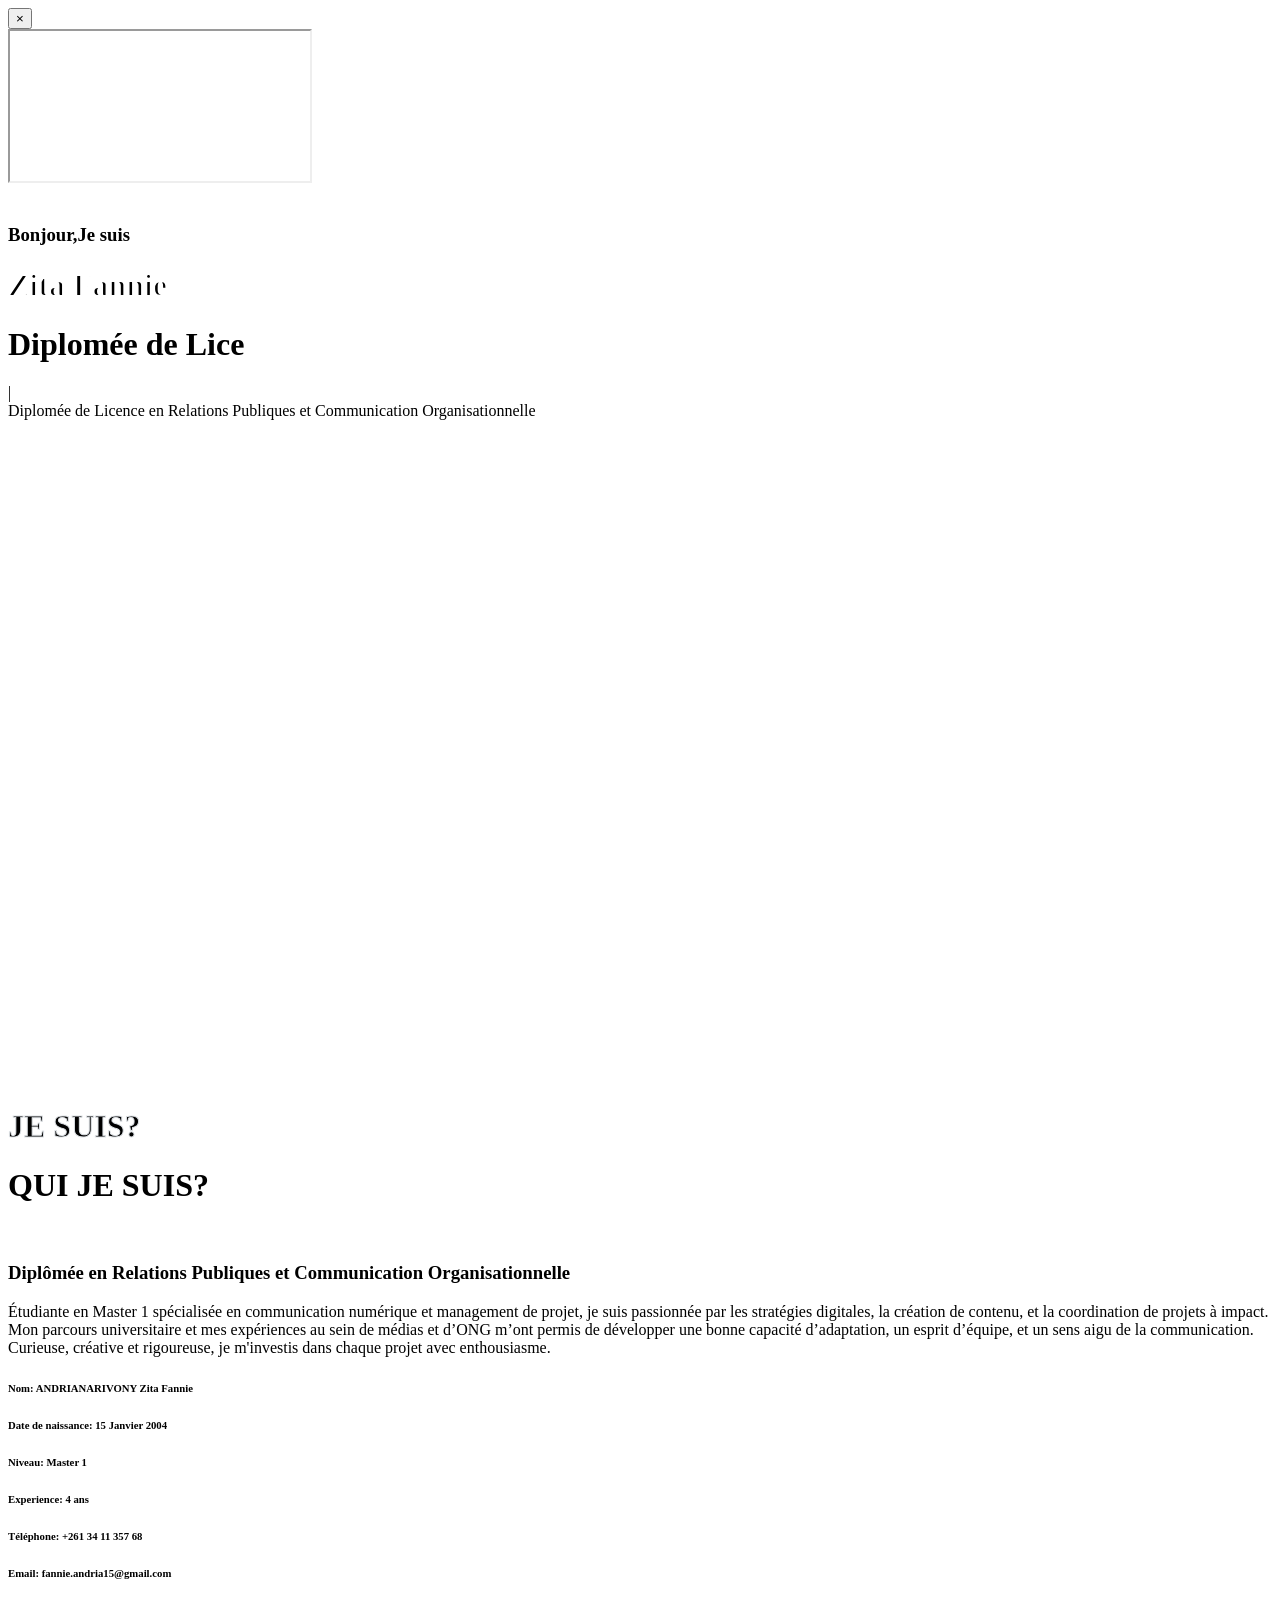
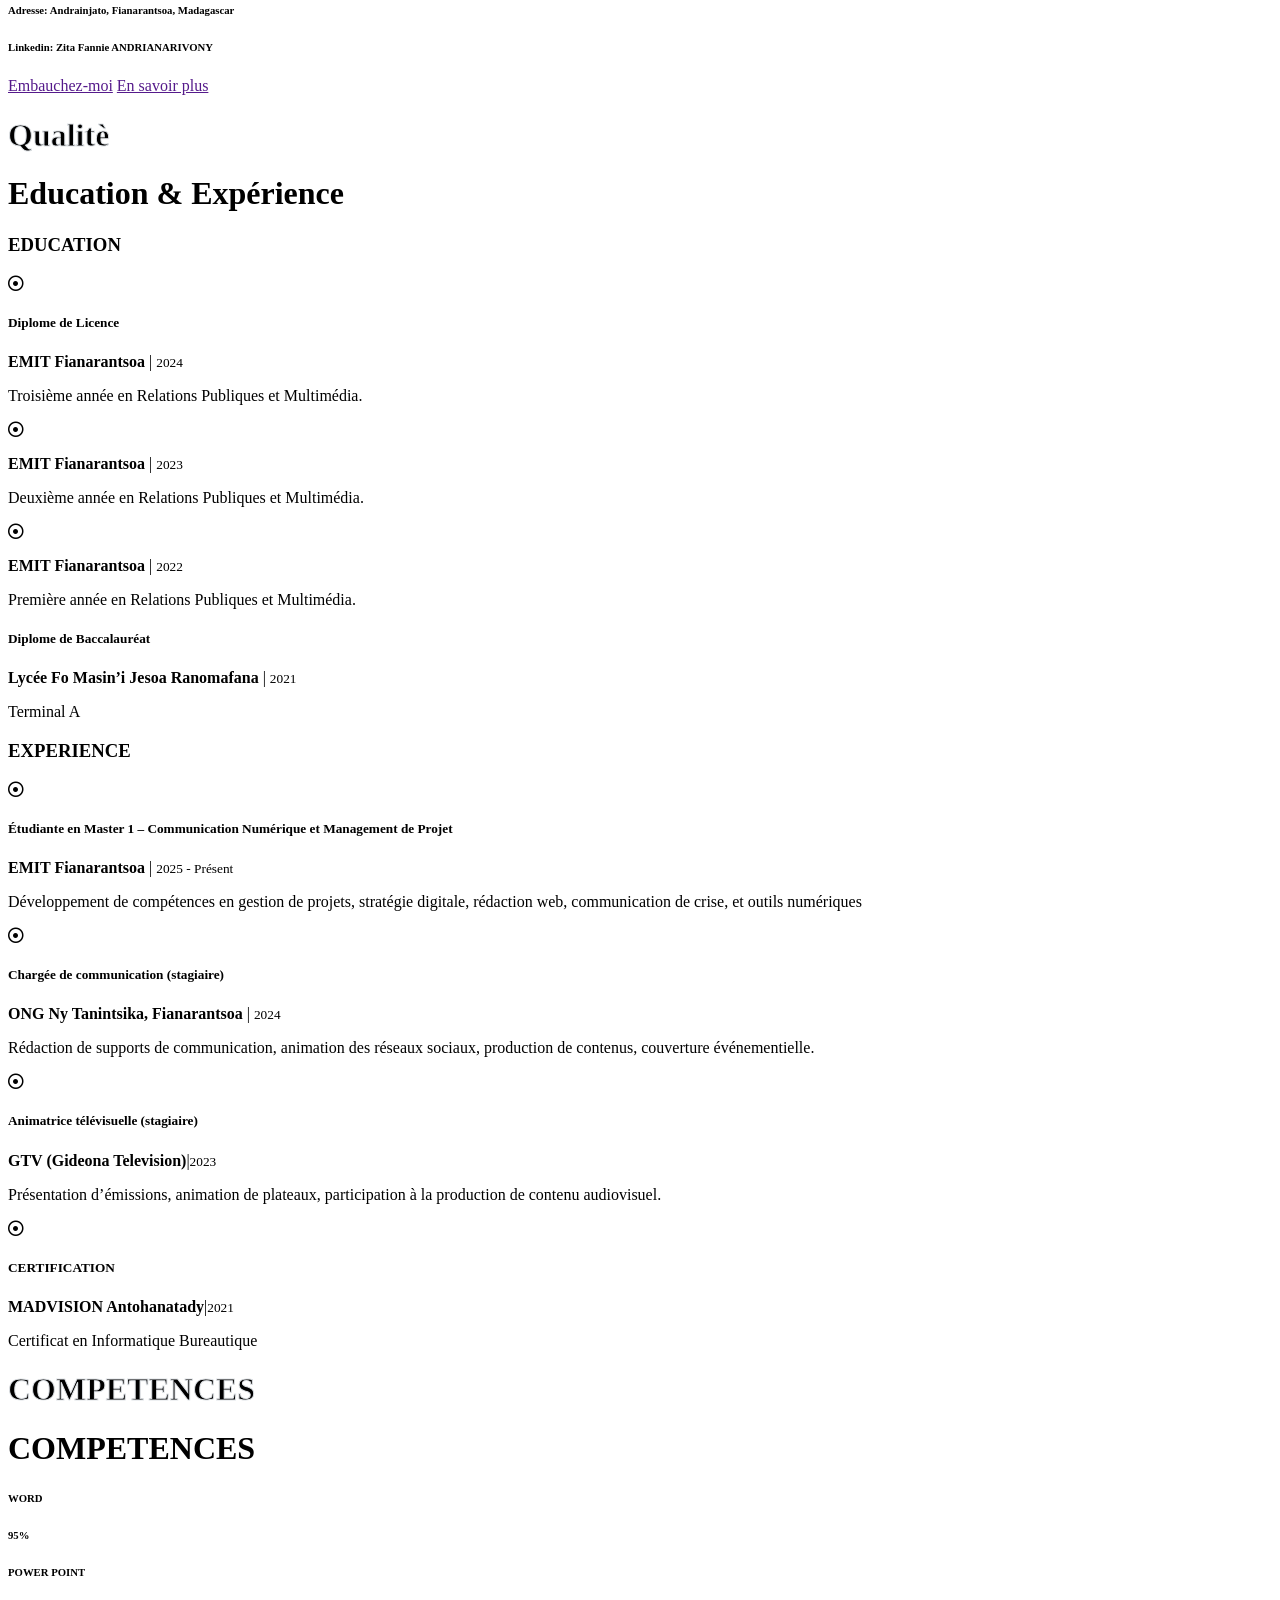
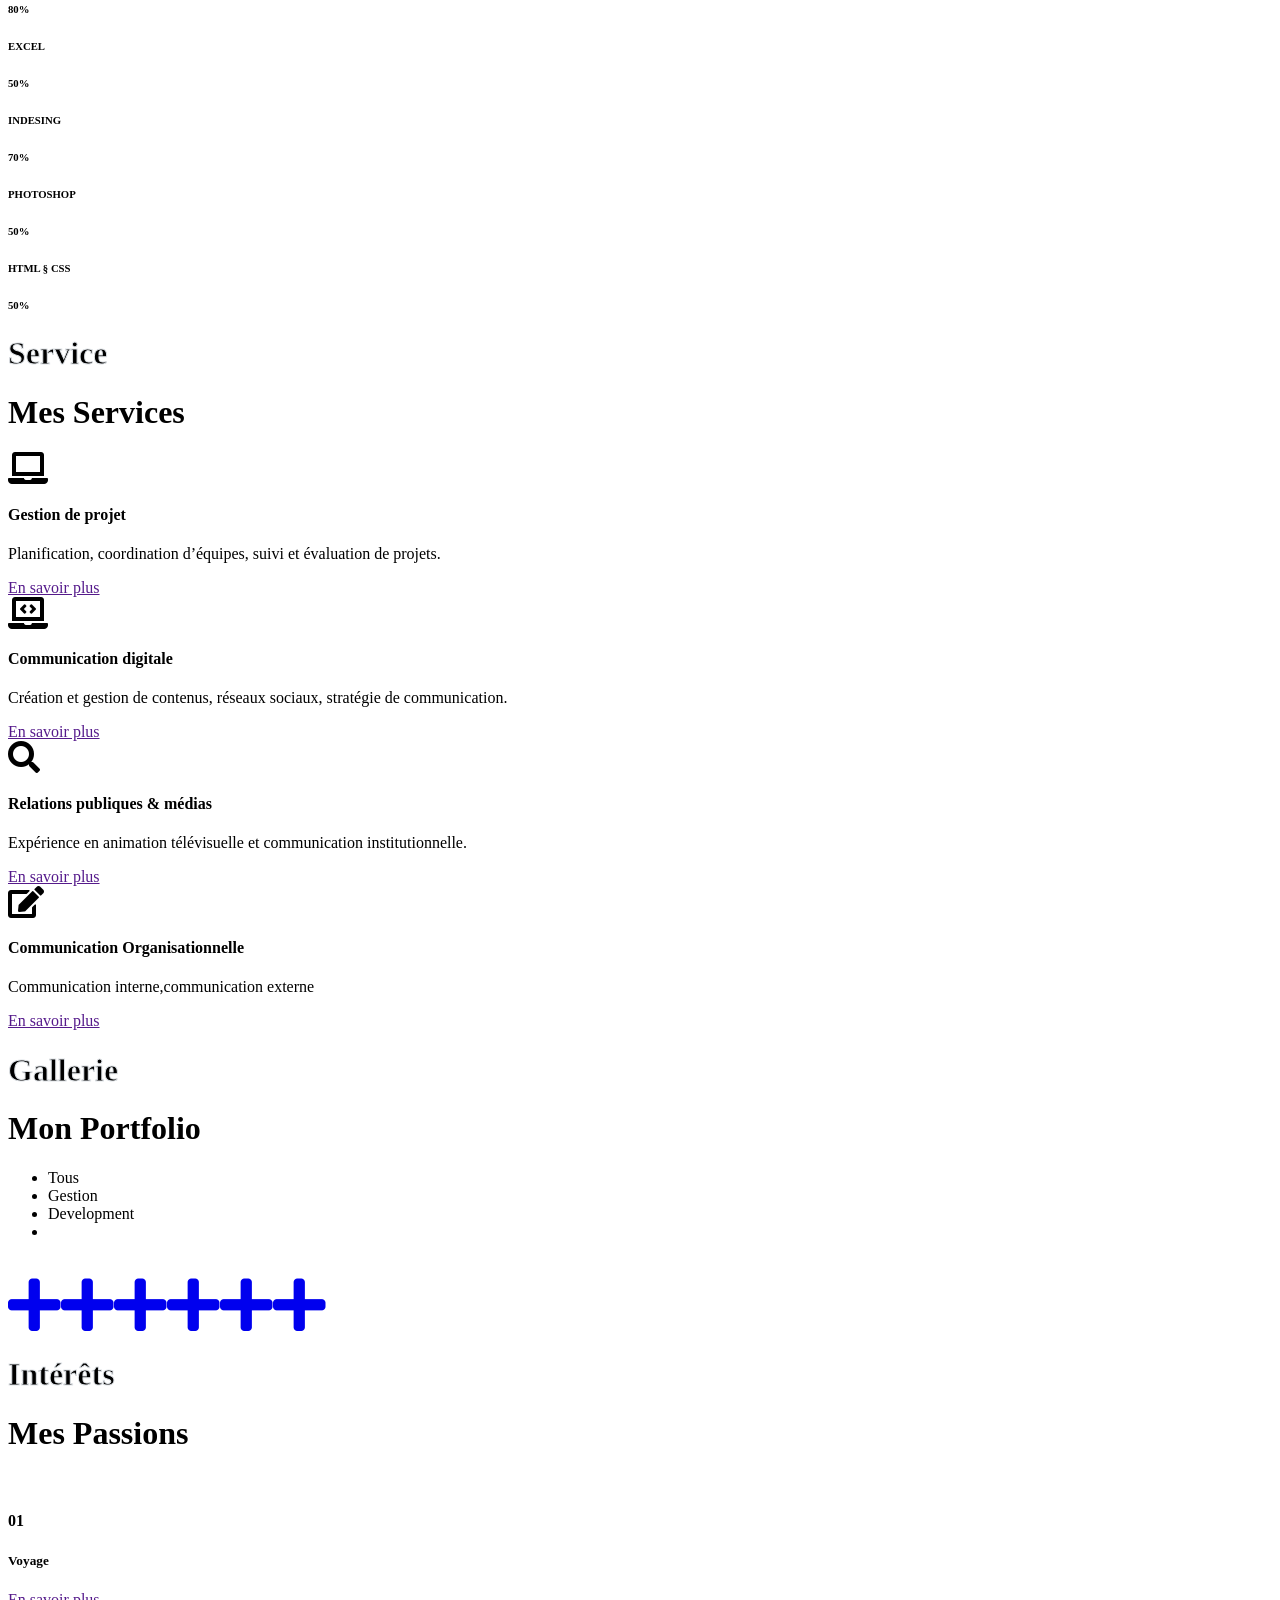
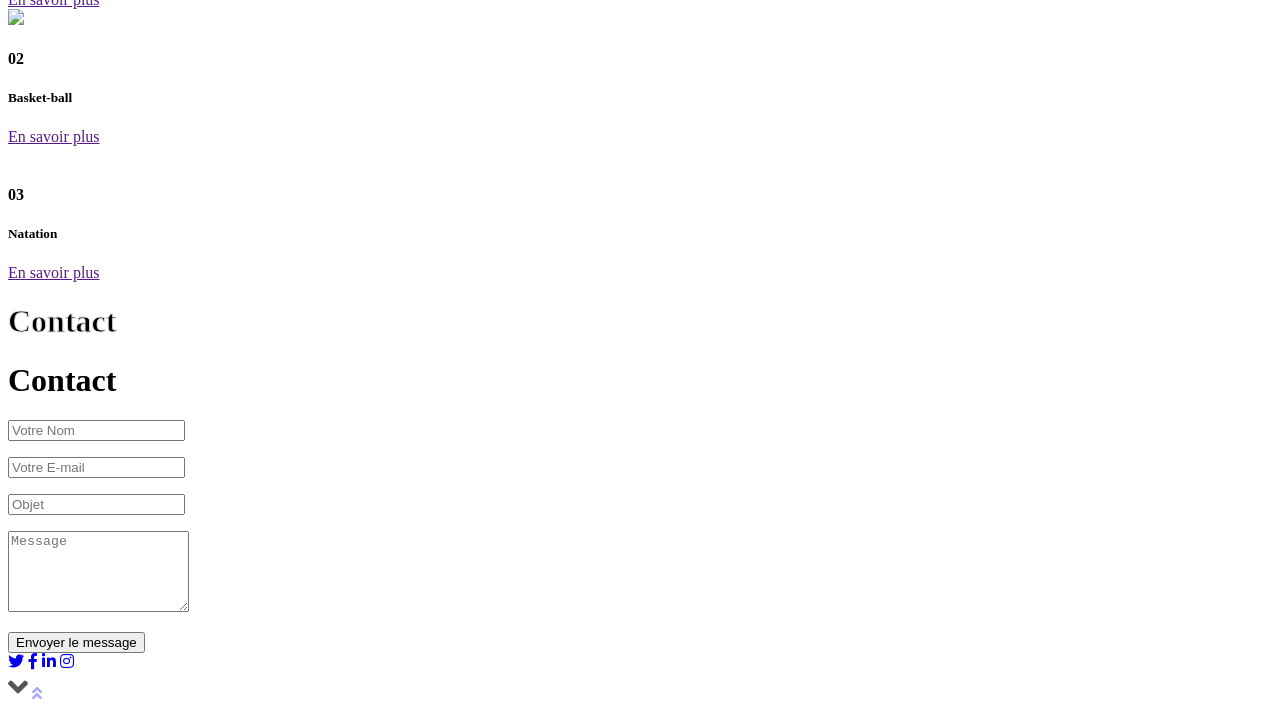
==== index.html @ ae5cfd08 "portfolio v1" ====
<!DOCTYPE html>
<html lang="en">

<head>
    <meta charset="utf-8">
    <title>Portfolio</title>
    <meta content="width=device-width, initial-scale=1.0" name="viewport">
    <meta content="Free HTML Templates" name="keywords">
    <meta content="Free HTML Templates" name="description">

    <!-- Favicon -->
    <link href="img/favicon.ico" rel="icon">

    <!-- Google Web Fonts -->
    <link rel="preconnect" href="https://fonts.gstatic.com">
    <link href="https://fonts.googleapis.com/css2?family=Roboto:wght@300;400;500;700;900&display=swap" rel="stylesheet"> 

    <!-- Font Awesome -->
    <link href="https://cdnjs.cloudflare.com/ajax/libs/font-awesome/5.10.0/css/all.min.css" rel="stylesheet">

    <!-- Libraries Stylesheet -->
    <link href="lib/owlcarousel/assets/owl.carousel.min.css" rel="stylesheet">
    <link href="lib/lightbox/css/lightbox.min.css" rel="stylesheet">

    <!-- Customized Bootstrap Stylesheet -->
    <link href="css/style.css" rel="stylesheet">
</head>

<body data-spy="scroll" data-target=".navbar" data-offset="51">
    <!-- Navbar Start -->
    <nav class="navbar fixed-top shadow-sm navbar-expand-lg bg-light navbar-light py-3 py-lg-0 px-lg-5">
        <a href="index.html" class="navbar-brand ml-lg-3">
            <h1 class="m-0 display-5"><span class="text-primary">Zita</span>fannie</h1>
        </a>
        <button type="button" class="navbar-toggler" data-toggle="collapse" data-target="#navbarCollapse">
            <span class="navbar-toggler-icon"></span>
        </button>
        <div class="collapse navbar-collapse px-lg-3" id="navbarCollapse">
            <div class="navbar-nav m-auto py-0">
                <a href="#home" class="nav-item nav-link active">Accueil</a>
                <a href="#about" class="nav-item nav-link">A Propos</a>
                <a href="#qualification" class="nav-item nav-link">Qualitè</a>
                <a href="#skill" class="nav-item nav-link">Compétence </a>
                <a href="#service" class="nav-item nav-link">Service</a>
                <a href="#portfolio" class="nav-item nav-link">Portfolio</a>
                <a href="#blog" class="nav-item nav-link">Intérêts</a>
                <a href="#contact" class="nav-item nav-link">Contact</a>
            </div>
        </div>
    </nav>
    <!-- Navbar End -->


    <!-- Video Modal Start -->
    <div class="modal fade" id="videoModal" tabindex="-1" role="dialog" aria-labelledby="exampleModalLabel" aria-hidden="true">
        <div class="modal-dialog" role="document">
            <div class="modal-content">
                <div class="modal-body">
                    <button type="button" class="close" data-dismiss="modal" aria-label="Close">
                        <span aria-hidden="true">&times;</span>
                    </button>        
                    <!-- 16:9 aspect ratio -->
                    <div class="embed-responsive embed-responsive-16by9">
                        <iframe class="embed-responsive-item" src="" id="video"  allowscriptaccess="always" allow="autoplay"></iframe>
                    </div>
                </div>
            </div>
        </div>
    </div>
    <!-- Video Modal End -->


    <!-- Header Start -->
    <div class="container-fluid bg-primary d-flex align-items-center mb-5 py-5" id="home" style="min-height: 100vh;">
        <div class="container">
            <div class="row align-items-center">
                <div class="col-lg-5 px-5 pl-lg-0 pb-5 pb-lg-0">
                    <img class="img-fluid w-100 rounded-circle shadow-sm" src="c:\Users\USER\Pictures\Mes loulous\IMG_3205 (2).PNG" alt="">
                </div>
                <div class="col-lg-7 text-center text-lg-left">
                    <h3 class="text-white font-weight-normal mb-3">Bonjour,Je suis</h3>
                    <h1 class="display-3 text-uppercase text-primary mb-2" style="-webkit-text-stroke: 2px #ffffff;">Zita Fannie</h1>
                    <h1 class="typed-text-output d-inline font-weight-lighter text-white"></h1>
                    <div class="typed-text d-none">Diplomée de Licence en Relations Publiques et Communication Organisationnelle</div>
                    <div class="d-flex align-items-center justify-content-center justify-content-lg-start pt-5">
                       
                    </div>
                </div>
            </div>
        </div>
    </div>
    <!-- Header End -->


    <!-- About Start -->
    <div class="container-fluid py-5" id="about">
        <div class="container">
            <div class="position-relative d-flex align-items-center justify-content-center">
                <h1 class="display-1 text-uppercase text-white" style="-webkit-text-stroke: 1px #dee2e6;"> JE SUIS?</h1>
                <h1 class="position-absolute text-uppercase text-primary">QUI JE SUIS?</h1>
            </div>
            <div class="row align-items-center">
                <div class="col-lg-5 pb-4 pb-lg-0">
                    <img class="img-fluid rounded w-100" src="c:\Users\USER\Pictures\Mes loulous\IMG_7480 (2).jpeg" alt="">
                </div>
                <div class="col-lg-7">
                    <h3 class="mb-4">Diplômée en Relations Publiques et Communication Organisationnelle</h3>
                    <p>Étudiante en Master 1 spécialisée en communication numérique et management de projet, je suis passionnée par les stratégies digitales, la création de contenu, et la coordination de projets à impact. Mon parcours universitaire et mes expériences au sein de médias et d’ONG m’ont permis de développer une bonne capacité d’adaptation, un esprit d’équipe, et un sens aigu de la communication. Curieuse, créative et rigoureuse, je m'investis dans chaque projet avec enthousiasme.

                    </p>
                    <div class="row mb-3">
                        <div class="col-sm-6 py-2"><h6>Nom: <span class="text-secondary">ANDRIANARIVONY Zita Fannie</span></h6></div>
                        <div class="col-sm-6 py-2"><h6>Date de naissance: <span class="text-secondary">15 Janvier 2004</span></h6></div>
                        <div class="col-sm-6 py-2"><h6>Niveau: <span class="text-secondary">Master 1</span></h6></div>
                        <div class="col-sm-6 py-2"><h6>Experience: <span class="text-secondary">4 ans</span></h6></div>
                        <div class="col-sm-6 py-2"><h6>Téléphone: <span class="text-secondary">+261 34 11 357 68</span></h6></div>
                        <div class="col-sm-6 py-2"><h6>Email: <span class="text-secondary"> fannie.andria15@gmail.com</span></h6></div>
                        <div class="col-sm-6 py-2"><h6>Adresse: <span class="text-secondary">Andrainjato, Fianarantsoa, Madagascar</span></h6></div>
                        <div class="col-sm-6 py-2"><h6>Linkedin: <span class="text-secondary">Zita Fannie ANDRIANARIVONY</span></h6></div>
                    </div>
                    <a href="" class="btn btn-outline-primary mr-4">Embauchez-moi</a>
                    <a href="" class="btn btn-outline-primary">En savoir plus</a>
                </div>
            </div>
        </div>
    </div>
    <!-- About End -->


    <!-- Qualification Start -->
    <div class="container-fluid py-5" id="qualification">
        <div class="container">
            <div class="position-relative d-flex align-items-center justify-content-center">
                <h1 class="display-1 text-uppercase text-white" style="-webkit-text-stroke: 1px #dee2e6;">Qualitè</h1>
                <h1 class="position-absolute text-uppercase text-primary">Education & Expérience</h1>
            </div>
            <div class="row align-items-center">
                <div class="col-lg-6">
                    <h3 class="mb-4">EDUCATION</h3>
                    <div class="border-left border-primary pt-2 pl-4 ml-2">
                        <div class="position-relative mb-4">
                            <i class="far fa-dot-circle text-primary position-absolute" style="top: 2px; left: -32px;"></i>
                            <h5 class="font-weight-bold mb-1">Diplome de Licence</h5>
                            <p class="mb-2"><strong>EMIT Fianarantsoa</strong> | <small>2024</small></p>
                            <p> Troisième année en Relations Publiques et Multimédia.  </div>
                        <div class="position-relative mb-4">
                            <i class="far fa-dot-circle text-primary position-absolute" style="top: 2px; left: -32px;"></i>
                            <p class="mb-2"><strong>EMIT Fianarantsoa</strong> | <small>2023</small></p>
                            <p>Deuxième année en Relations Publiques et Multimédia.  </div>
                        <div class="position-relative mb-4">
                            <i class="far fa-dot-circle text-primary position-absolute" style="top: 2px; left: -32px;"></i>
                            <p class="mb-2"><strong>EMIT Fianarantsoa</strong> | <small>2022</small></p>
                            <p>Première année en Relations Publiques et Multimédia.   </div>
                                <h5 class="font-weight-bold mb-1">Diplome de Baccalauréat</h5>
                                <p class="mb-2"><strong>Lycée Fo Masin’i Jesoa Ranomafana</strong> | <small>2021</small></p>
                                <p> Terminal A</div>
                   </div>
                <div class="col-lg-6">
                    <h3 class="mb-4">EXPERIENCE</h3>
                    <div class="border-left border-primary pt-2 pl-4 ml-2">
                        <div class="position-relative mb-4">
                            <i class="far fa-dot-circle text-primary position-absolute" style="top: 2px; left: -32px;"></i>
                            <h5 class="font-weight-bold mb-1">Étudiante en Master 1 – Communication Numérique et Management de Projet</h5>
                            <p class="mb-2"><strong>EMIT Fianarantsoa</strong> | <small>2025 - Présent</small></p>
                            <p>Développement de compétences en gestion de projets, stratégie digitale, rédaction web, communication de crise, et outils numériques</p>
                        </div>
                        <div class="position-relative mb-4">
                            <i class="far fa-dot-circle text-primary position-absolute" style="top: 2px; left: -32px;"></i>
                            <h5 class="font-weight-bold mb-1">Chargée de communication (stagiaire)</h5>
                            <p class="mb-2"><strong>ONG Ny Tanintsika, Fianarantsoa</strong> | <small>2024</small></p>
                            <p>Rédaction de supports de communication, animation des réseaux sociaux, production de contenus, couverture événementielle.</p>
                        </div>
                        <div class="position-relative mb-4">
                            <i class="far fa-dot-circle text-primary position-absolute" style="top: 2px; left: -32px;"></i>
                            <h5 class="font-weight-bold mb-1">Animatrice télévisuelle (stagiaire)</h5>
                            <p class="mb-2"><strong>GTV (Gideona Television)</strong>|<small>2023</small></p>
                            <p>Présentation d’émissions, animation de plateaux, participation à la production de contenu audiovisuel.</p>
                        </div>
                        <div class="position-relative mb-4">
                            <i class="far fa-dot-circle text-primary position-absolute" style="top: 2px; left: -32px;"></i>
                            <h5 class="font-weight-bold mb-1">CERTIFICATION</h5>
                            <p class="mb-2"><strong>MADVISION Antohanatady</strong>|<small>2021</small></p>
                            <p>Certificat en Informatique Bureautique</p>
                        </div>
                    </div>
                </div>
            </div>
        </div>
    </div>
    <!-- Qualification End -->


    <!-- Competence Start -->
    <div class="container-fluid py-5" id="skill">
        <div class="container">
            <div class="position-relative d-flex align-items-center justify-content-center">
                <h1 class="display-1 text-uppercase text-white" style="-webkit-text-stroke: 1px #dee2e6;">COMPETENCES</h1>
                <h1 class="position-absolute text-uppercase text-primary">COMPETENCES</h1>
            </div>
            <div class="row align-items-center">
                <div class="col-md-6">
                    <div class="skill mb-4">
                        <div class="d-flex justify-content-between">
                            <h6 class="font-weight-bold">WORD</h6>
                            <h6 class="font-weight-bold">95%</h6>
                        </div>
                        <div class="progress">
                            <div class="progress-bar bg-primary" role="progressbar" aria-valuenow="95" aria-valuemin="0" aria-valuemax="100"></div>
                        </div>
                    </div>
                    <div class="skill mb-4">
                        <div class="d-flex justify-content-between">
                            <h6 class="font-weight-bold">POWER POINT</h6>
                            <h6 class="font-weight-bold">80%</h6>
                        </div>
                        <div class="progress">
                            <div class="progress-bar bg-warning" role="progressbar" aria-valuenow="80" aria-valuemin="0" aria-valuemax="100"></div>
                        </div>
                    </div>
                    <div class="skill mb-4">
                        <div class="d-flex justify-content-between">
                            <h6 class="font-weight-bold">EXCEL</h6>
                            <h6 class="font-weight-bold">50%</h6>
                        </div>
                        <div class="progress">
                            <div class="progress-bar bg-danger" role="progressbar" aria-valuenow="50" aria-valuemin="0" aria-valuemax="100"></div>
                        </div>
                    </div>
                </div>
                <div class="col-md-6">
                    <div class="skill mb-4">
                        <div class="d-flex justify-content-between">
                            <h6 class="font-weight-bold">INDESING</h6>
                            <h6 class="font-weight-bold">70%</h6>
                        </div>
                        <div class="progress">
                            <div class="progress-bar bg-danger" role="progressbar" aria-valuenow="70" aria-valuemin="0" aria-valuemax="100"></div>
                        </div>
                    </div>
                    <div class="skill mb-4">
                        <div class="d-flex justify-content-between">
                            <h6 class="font-weight-bold">PHOTOSHOP</h6>
                            <h6 class="font-weight-bold">50%</h6>
                        </div>
                        <div class="progress">
                            <div class="progress-bar bg-dark" role="progressbar" aria-valuenow="50" aria-valuemin="0" aria-valuemax="100"></div>
                        </div>
                    </div>
                    <div class="skill mb-4">
                        <div class="d-flex justify-content-between">
                            <h6 class="font-weight-bold">HTML §  CSS</h6>
                            <h6 class="font-weight-bold">50%</h6>
                        </div>
                        <div class="progress">
                            <div class="progress-bar bg-info" role="progressbar" aria-valuenow="50" aria-valuemin="0" aria-valuemax="100"></div>
                        </div>
                    </div>
                </div>
            </div>
        </div>
    </div>
    <!-- Competence End -->


    <!-- Services Start -->
    <div class="container-fluid pt-5" id="service">
        <div class="container">
            <div class="position-relative d-flex align-items-center justify-content-center">
                <h1 class="display-1 text-uppercase text-white" style="-webkit-text-stroke: 1px #dee2e6;">Service</h1>
                <h1 class="position-absolute text-uppercase text-primary">Mes Services</h1>
            </div>
            <div class="row pb-3">
                <div class="col-lg-4 col-md-6 text-center mb-5">
                    <div class="d-flex align-items-center justify-content-center mb-4">
                        <i class="fa fa-2x fa-laptop service-icon bg-primary text-white mr-3"></i>
                        <h4 class="font-weight-bold m-0">Gestion de projet</h4>
                    </div>
                    <p>Planification, coordination d’équipes, suivi et évaluation de projets.</p>
                    <a class="border-bottom border-primary text-decoration-none" href="">En savoir plus</a>
                </div>
                <div class="col-lg-4 col-md-6 text-center mb-5">
                    <div class="d-flex align-items-center justify-content-center mb-4">
                        <i class="fa fa-2x fa-laptop-code service-icon bg-primary text-white mr-3"></i>
                        <h4 class="font-weight-bold m-0">Communication digitale</h4>
                    </div>
                    <p>Création et gestion de contenus, réseaux sociaux, stratégie de communication.</p>
                    <a class="border-bottom border-primary text-decoration-none" href="">En savoir plus</a>
                </div>       
                <div class="col-lg-4 col-md-6 text-center mb-5">
                    <div class="d-flex align-items-center justify-content-center mb-4">
                        <i class="fa fa-2x fa-search service-icon bg-primary text-white mr-3"></i>
                        <h4 class="font-weight-bold m-0">Relations publiques & médias</h4>
                    </div>
                    <p>Expérience en animation télévisuelle et communication institutionnelle. </p>
                    <a class="border-bottom border-primary text-decoration-none" href="">En savoir plus</a>
                </div>
                <div class="col-lg-4 col-md-6 text-center mb-5">
                    <div class="d-flex align-items-center justify-content-center mb-4">
                        <i class="fa fa-2x fa-edit service-icon bg-primary text-white mr-3"></i>
                        <h4 class="font-weight-bold m-0">Communication Organisationnelle</h4>
                    </div>
                    <p>Communication interne,communication externe</p>
                    <a class="border-bottom border-primary text-decoration-none" href="">En savoir plus</a>
                </div>
            </div>
        </div>
    </div>
    <!-- Services End -->


    <!-- Portfolio Start -->
    <div class="container-fluid pt-5 pb-3" id="portfolio">
        <div class="container">
            <div class="position-relative d-flex align-items-center justify-content-center">
                <h1 class="display-1 text-uppercase text-white" style="-webkit-text-stroke: 1px #dee2e6;">Gallerie</h1>
                <h1 class="position-absolute text-uppercase text-primary">Mon Portfolio</h1>
            </div>
            <div class="row">
                <div class="col-12 text-center mb-2">
                    <ul class="list-inline mb-4" id="portfolio-flters">
                        <li class="btn btn-sm btn-outline-primary m-1 active"  data-filter="*">Tous</li>
                        <li class="btn btn-sm btn-outline-primary m-1" data-filter=".first">Gestion</li>
                        <li class="btn btn-sm btn-outline-primary m-1" data-filter=".second">Development</li>
                        <li class="btn btn-sm btn-outline-primary m-1" data-filter=".third"></li>
                    </ul>
                </div>
            </div>
            <div class="row portfolio-container">
                <div class="col-lg-4 col-md-6 mb-4 portfolio-item first">
                    <div class="position-relative overflow-hidden mb-2">
                        <img class="img-fluid rounded w-100" src="img/portfolio-1.jpg" alt="">
                        <div class="portfolio-btn bg-primary d-flex align-items-center justify-content-center">
                            <a href="img/portfolio-1.jpg" data-lightbox="portfolio">
                                <i class="fa fa-plus text-white" style="font-size: 60px;"></i>
                            </a>
                        </div>
                    </div>
                </div>
                <div class="col-lg-4 col-md-6 mb-4 portfolio-item second">
                    <div class="position-relative overflow-hidden mb-2">
                        <img class="img-fluid rounded w-100" src="img/portfolio-2.jpg" alt="">
                        <div class="portfolio-btn bg-primary d-flex align-items-center justify-content-center">
                            <a href="img/portfolio-2.jpg" data-lightbox="portfolio">
                                <i class="fa fa-plus text-white" style="font-size: 60px;"></i>
                            </a>
                        </div>
                    </div>
                </div>
                <div class="col-lg-4 col-md-6 mb-4 portfolio-item third">
                    <div class="position-relative overflow-hidden mb-2">
                        <img class="img-fluid rounded w-100" src="img/portfolio-3.jpg" alt="">
                        <div class="portfolio-btn bg-primary d-flex align-items-center justify-content-center">
                            <a href="img/portfolio-3.jpg" data-lightbox="portfolio">
                                <i class="fa fa-plus text-white" style="font-size: 60px;"></i>
                            </a>
                        </div>
                    </div>
                </div>
                <div class="col-lg-4 col-md-6 mb-4 portfolio-item first">
                    <div class="position-relative overflow-hidden mb-2">
                        <img class="img-fluid rounded w-100" src="img/portfolio-4.jpg" alt="">
                        <div class="portfolio-btn bg-primary d-flex align-items-center justify-content-center">
                            <a href="img/portfolio-4.jpg" data-lightbox="portfolio">
                                <i class="fa fa-plus text-white" style="font-size: 60px;"></i>
                            </a>
                        </div>
                    </div>
                </div>
                <div class="col-lg-4 col-md-6 mb-4 portfolio-item second">
                    <div class="position-relative overflow-hidden mb-2">
                        <img class="img-fluid rounded w-100" src="img/portfolio-5.jpg" alt="">
                        <div class="portfolio-btn bg-primary d-flex align-items-center justify-content-center">
                            <a href="img/portfolio-5.jpg" data-lightbox="portfolio">
                                <i class="fa fa-plus text-white" style="font-size: 60px;"></i>
                            </a>
                        </div>
                    </div>
                </div>
                <div class="col-lg-4 col-md-6 mb-4 portfolio-item third">
                    <div class="position-relative overflow-hidden mb-2">
                        <img class="img-fluid rounded w-100" src="img/portfolio-6.jpg" alt="">
                        <div class="portfolio-btn bg-primary d-flex align-items-center justify-content-center">
                            <a href="img/portfolio-6.jpg" data-lightbox="portfolio">
                                <i class="fa fa-plus text-white" style="font-size: 60px;"></i>
                            </a>
                        </div>
                    </div>
                </div>
            </div>
        </div>
    </div>
    <!-- Testimonial End -->


    <!-- Interets Start -->
    <div class="container-fluid pt-5" id="blog">
        <div class="container">
            <div class="position-relative d-flex align-items-center justify-content-center">
                <h1 class="display-1 text-uppercase text-white" style="-webkit-text-stroke: 1px #dee2e6;">Intérêts</h1>
                <h1 class="position-absolute text-uppercase text-primary">Mes Passions</h1>
            </div>
            <div class="row">
                <div class="col-lg-4 mb-5">
                    <div class="position-relative mb-4">
                        <img class="img-fluid rounded w-100" src="c:\Users\USER\Desktop\portfolio-zita fannie\voyage.jfif" alt="">
                        <div class="blog-date">
                            <h4 class="font-weight-bold mb-n1">01</h4>
                        </div>
                    </div>
                    <h5 class="font-weight-medium mb-4">Voyage</h5>
                    <a class="btn btn-sm btn-outline-primary py-2" href="">En savoir plus</a>
                </div>
                <div class="col-lg-4 mb-5">
                    <div class="position-relative mb-4">
                        <img class="img-fluid rounded w-100" src="c:\Users\USER\Desktop\portfolio-zita fannie\Basket.jfif">
                        <div class="blog-date">
                            <h4 class="font-weight-bold mb-n1">02</h4>
                        </div>
                    </div>
                    <h5 class="font-weight-medium mb-4">Basket-ball</h5>
                    <a class="btn btn-sm btn-outline-primary py-2" href="">En savoir plus</a>
                </div>
                <div class="col-lg-4 mb-5">
                    <div class="position-relative mb-4">
                        <img class="img-fluid rounded w-100" src="c:\Users\USER\Desktop\portfolio-zita fannie\Natation1.jfif" alt="">
                        <div class="blog-date">
                            <h4 class="font-weight-bold mb-n1">03</h4>
                        </div>
                    </div>
                    <h5 class="font-weight-medium mb-4">Natation</h5>
                    <a class="btn btn-sm btn-outline-primary py-2" href="">En savoir plus</a>
                </div>
            </div>
        </div>
    </div>
    <!-- Interet End -->


    <!-- Contact Start -->
    <div class="container-fluid py-5" id="contact">
        <div class="container">
            <div class="position-relative d-flex align-items-center justify-content-center">
                <h1 class="display-1 text-uppercase text-white" style="-webkit-text-stroke: 1px #dee2e6;">Contact</h1>
                <h1 class="position-absolute text-uppercase text-primary">Contact</h1>
            </div>
            <div class="row justify-content-center">
                <div class="col-lg-8">
                    <div class="contact-form text-center">
                        <div id="success"></div>
                        <form name="sentMessage" id="contactForm" novalidate="novalidate">
                            <div class="form-row">
                                <div class="control-group col-sm-6">
                                    <input type="text" class="form-control p-4" id="nom" placeholder="Votre Nom"
                                        required="required" data-validation-required-message="Veuillez entrer votre nom" />
                                    <p class="help-block text-danger"></p>
                                </div>
                                <div class="control-group col-sm-6">
                                    <input type="email" class="form-control p-4" id="email" placeholder="Votre E-mail"
                                        required="required" data-validation-required-message="Veuillez entrer votre e-mail" />
                                    <p class="help-block text-danger"></p>
                                </div>
                            </div>
                            <div class="control-group">
                                <input type="text" class="form-control p-4" id="objet" placeholder="Objet"
                                    required="required" data-validation-required-message="Veuillez entrer votre objet" />
                                <p class="help-block text-danger"></p>
                            </div>
                            <div class="control-group">
                                <textarea class="form-control py-3 px-4" rows="5" id="message" placeholder="Message"
                                    required="required"
                                    data-validation-required-message="Veuillez entrer votre message"></textarea>
                                <p class="help-block text-danger"></p>
                            </div>
                            <div>
                                <button class="btn btn-outline-primary" type="submit" id="sendMessageButton">Envoyer le message</button>
                            </div>
                        </form>
                    </div>
                </div>
            </div>
        </div>
    </div>
    <!-- Contact End -->


    <!-- Footer Start -->
    <div class="container-fluid bg-primary text-white mt-5 py-5 px-sm-3 px-md-5">
        <div class="container text-center py-5">
            <div class="d-flex justify-content-center mb-4">
                <a class="btn btn-light btn-social mr-2" href="#"><i class="fab fa-twitter"></i></a>
                <a class="btn btn-light btn-social mr-2" href="#"><i class="fab fa-facebook-f"></i></a>
                <a class="btn btn-light btn-social mr-2" href="#"><i class="fab fa-linkedin-in"></i></a>
                <a class="btn btn-light btn-social" href="#"><i class="fab fa-instagram"></i></a>
            </div>
            
    </div>
    <!-- Footer End -->

    <!-- Scroll to Bottom -->
    <i class="fa fa-2x fa-angle-down text-white scroll-to-bottom"></i>

    <!-- Back to Top -->
    <a href="#" class="btn btn-outline-dark px-0 back-to-top"><i class="fa fa-angle-double-up"></i></a>


    <!-- JavaScript Libraries -->
    <script src="https://code.jquery.com/jquery-3.4.1.min.js"></script>
    <script src="https://stackpath.bootstrapcdn.com/bootstrap/4.4.1/js/bootstrap.bundle.min.js"></script>
    <script src="lib/typed/typed.min.js"></script>
    <script src="lib/easing/easing.min.js"></script>
    <script src="lib/waypoints/waypoints.min.js"></script>
    <script src="lib/owlcarousel/owl.carousel.min.js"></script>
    <script src="lib/isotope/isotope.pkgd.min.js"></script>
    <script src="lib/lightbox/js/lightbox.min.js"></script>

    <!-- Contact Javascript File -->
    <script src="mail/jqBootstrapValidation.min.js"></script>
    <script src="mail/contact.js"></script>

    <!-- Template Javascript -->
    <script src="js/main.js"></script>
</body>

</html>
---- css/style.css ----
/******* Bootstrap Theming ********/
/*!
 * Bootstrap v4.5.3 (https://getbootstrap.com/)
 * Copyright 2011-2020 The Bootstrap Authors
 * Copyright 2011-2020 Twitter, Inc.
 * Licensed under MIT (https://github.com/twbs/bootstrap/blob/main/LICENSE)
 */
:root {
  --blue: #007bff;
  --indigo: #6610f2;
  --purple: #6f42c1;
  --pink: #e83e8c;
  --red: #dc3545;
  --orange: #fd7e14;
  --yellow: #ffc107;
  --green: #28a745;
  --teal: #20c997;
  --cyan: #17a2b8;
  --white: #fff;
  --gray: #6c757d;
  --gray-dark: #343a40;
  --primary: #0BCEAF;
  --secondary: #6c757d;
  --success: #28a745;
  --info: #17a2b8;
  --warning: #ffc107;
  --danger: #dc3545;
  --light: #ffffff;
  --dark: #343a40;
  --breakpoint-xs: 0;
  --breakpoint-sm: 576px;
  --breakpoint-md: 768px;
  --breakpoint-lg: 992px;
  --breakpoint-xl: 1200px;
  --font-family-sans-serif: "Roboto", sans-serif;
  --font-family-monospace: SFMono-Regular, Menlo, Monaco, Consolas, "Liberation Mono", "Courier New", monospace;
}

*,
*::before,
*::after {
  box-sizing: border-box;
}

html {
  font-family: sans-serif;
  line-height: 1.15;
  -webkit-text-size-adjust: 100%;
  -webkit-tap-highlight-color: rgba(0, 0, 0, 0);
}

article, aside, figcaption, figure, footer, header, hgroup, main, nav, section {
  display: block;
}

body {
  margin: 0;
  font-family: "Roboto", sans-serif;
  font-size: 1rem;
  font-weight: 400;
  line-height: 1.5;
  color: #6c757d;
  text-align: left;
  background-color: #ffffff;
}

[tabindex="-1"]:focus:not(:focus-visible) {
  outline: 0 !important;
}

hr {
  box-sizing: content-box;
  height: 0;
  overflow: visible;
}

h1, h2, h3, h4, h5, h6 {
  margin-top: 0;
  margin-bottom: 0.5rem;
}

p {
  margin-top: 0;
  margin-bottom: 1rem;
}

abbr[title],
abbr[data-original-title] {
  text-decoration: underline;
  text-decoration: underline dotted;
  cursor: help;
  border-bottom: 0;
  text-decoration-skip-ink: none;
}

address {
  margin-bottom: 1rem;
  font-style: normal;
  line-height: inherit;
}

ol,
ul,
dl {
  margin-top: 0;
  margin-bottom: 1rem;
}

ol ol,
ul ul,
ol ul,
ul ol {
  margin-bottom: 0;
}

dt {
  font-weight: 700;
}

dd {
  margin-bottom: .5rem;
  margin-left: 0;
}

blockquote {
  margin: 0 0 1rem;
}

b,
strong {
  font-weight: bolder;
}

small {
  font-size: 80%;
}

sub,
sup {
  position: relative;
  font-size: 75%;
  line-height: 0;
  vertical-align: baseline;
}

sub {
  bottom: -.25em;
}

sup {
  top: -.5em;
}

a {
  color: #0BCEAF;
  text-decoration: none;
  background-color: transparent;
}

a:hover {
  color: #078571;
  text-decoration: underline;
}

a:not([href]):not([class]) {
  color: inherit;
  text-decoration: none;
}

a:not([href]):not([class]):hover {
  color: inherit;
  text-decoration: none;
}

pre,
code,
kbd,
samp {
  font-family: SFMono-Regular, Menlo, Monaco, Consolas, "Liberation Mono", "Courier New", monospace;
  font-size: 1em;
}

pre {
  margin-top: 0;
  margin-bottom: 1rem;
  overflow: auto;
  -ms-overflow-style: scrollbar;
}

figure {
  margin: 0 0 1rem;
}

img {
  vertical-align: middle;
  border-style: none;
}

svg {
  overflow: hidden;
  vertical-align: middle;
}

table {
  border-collapse: collapse;
}

caption {
  padding-top: 0.75rem;
  padding-bottom: 0.75rem;
  color: #6c757d;
  text-align: left;
  caption-side: bottom;
}

th {
  text-align: inherit;
  text-align: -webkit-match-parent;
}

label {
  display: inline-block;
  margin-bottom: 0.5rem;
}

button {
  border-radius: 0;
}

button:focus {
  outline: 1px dotted;
  outline: 5px auto -webkit-focus-ring-color;
}

input,
button,
select,
optgroup,
textarea {
  margin: 0;
  font-family: inherit;
  font-size: inherit;
  line-height: inherit;
}

button,
input {
  overflow: visible;
}

button,
select {
  text-transform: none;
}

[role="button"] {
  cursor: pointer;
}

select {
  word-wrap: normal;
}

button,
[type="button"],
[type="reset"],
[type="submit"] {
  -webkit-appearance: button;
}

button:not(:disabled),
[type="button"]:not(:disabled),
[type="reset"]:not(:disabled),
[type="submit"]:not(:disabled) {
  cursor: pointer;
}

button::-moz-focus-inner,
[type="button"]::-moz-focus-inner,
[type="reset"]::-moz-focus-inner,
[type="submit"]::-moz-focus-inner {
  padding: 0;
  border-style: none;
}

input[type="radio"],
input[type="checkbox"] {
  box-sizing: border-box;
  padding: 0;
}

textarea {
  overflow: auto;
  resize: vertical;
}

fieldset {
  min-width: 0;
  padding: 0;
  margin: 0;
  border: 0;
}

legend {
  display: block;
  width: 100%;
  max-width: 100%;
  padding: 0;
  margin-bottom: .5rem;
  font-size: 1.5rem;
  line-height: inherit;
  color: inherit;
  white-space: normal;
}

@media (max-width: 1200px) {
  legend {
    font-size: calc(1.275rem + 0.3vw) ;
  }
}

progress {
  vertical-align: baseline;
}

[type="number"]::-webkit-inner-spin-button,
[type="number"]::-webkit-outer-spin-button {
  height: auto;
}

[type="search"] {
  outline-offset: -2px;
  -webkit-appearance: none;
}

[type="search"]::-webkit-search-decoration {
  -webkit-appearance: none;
}

::-webkit-file-upload-button {
  font: inherit;
  -webkit-appearance: button;
}

output {
  display: inline-block;
}

summary {
  display: list-item;
  cursor: pointer;
}

template {
  display: none;
}

[hidden] {
  display: none !important;
}

h1, h2, h3, h4, h5, h6,
.h1, .h2, .h3, .h4, .h5, .h6 {
  margin-bottom: 0.5rem;
  font-weight: 500;
  line-height: 1.2;
  color: #343a40;
}

h1, .h1 {
  font-size: 2.5rem;
}

@media (max-width: 1200px) {
  h1, .h1 {
    font-size: calc(1.375rem + 1.5vw) ;
  }
}

h2, .h2 {
  font-size: 2rem;
}

@media (max-width: 1200px) {
  h2, .h2 {
    font-size: calc(1.325rem + 0.9vw) ;
  }
}

h3, .h3 {
  font-size: 1.75rem;
}

@media (max-width: 1200px) {
  h3, .h3 {
    font-size: calc(1.3rem + 0.6vw) ;
  }
}

h4, .h4 {
  font-size: 1.5rem;
}

@media (max-width: 1200px) {
  h4, .h4 {
    font-size: calc(1.275rem + 0.3vw) ;
  }
}

h5, .h5 {
  font-size: 1.25rem;
}

h6, .h6 {
  font-size: 1rem;
}

.lead {
  font-size: 1.25rem;
  font-weight: 300;
}

.display-1 {
  font-size: 10rem;
  font-weight: 300;
  line-height: 1.2;
}

@media (max-width: 1200px) {
  .display-1 {
    font-size: calc(2.125rem + 10.5vw) ;
  }
}

.display-2 {
  font-size: 5.5rem;
  font-weight: 300;
  line-height: 1.2;
}

@media (max-width: 1200px) {
  .display-2 {
    font-size: calc(1.675rem + 5.1vw) ;
  }
}

.display-3 {
  font-size: 4.5rem;
  font-weight: 300;
  line-height: 1.2;
}

@media (max-width: 1200px) {
  .display-3 {
    font-size: calc(1.575rem + 3.9vw) ;
  }
}

.display-4 {
  font-size: 3.5rem;
  font-weight: 300;
  line-height: 1.2;
}

@media (max-width: 1200px) {
  .display-4 {
    font-size: calc(1.475rem + 2.7vw) ;
  }
}

hr {
  margin-top: 1rem;
  margin-bottom: 1rem;
  border: 0;
  border-top: 1px solid rgba(0, 0, 0, 0.1);
}

small,
.small {
  font-size: 80%;
  font-weight: 400;
}

mark,
.mark {
  padding: 0.2em;
  background-color: #fcf8e3;
}

.list-unstyled {
  padding-left: 0;
  list-style: none;
}

.list-inline {
  padding-left: 0;
  list-style: none;
}

.list-inline-item {
  display: inline-block;
}

.list-inline-item:not(:last-child) {
  margin-right: 0.5rem;
}

.initialism {
  font-size: 90%;
  text-transform: uppercase;
}

.blockquote {
  margin-bottom: 1rem;
  font-size: 1.25rem;
}

.blockquote-footer {
  display: block;
  font-size: 80%;
  color: #6c757d;
}

.blockquote-footer::before {
  content: "\2014\00A0";
}

.img-fluid {
  max-width: 100%;
  height: auto;
}

.img-thumbnail {
  padding: 0.25rem;
  background-color: #ffffff;
  border: 1px solid #dee2e6;
  border-radius: 0.25rem;
  max-width: 100%;
  height: auto;
}

.figure {
  display: inline-block;
}

.figure-img {
  margin-bottom: 0.5rem;
  line-height: 1;
}

.figure-caption {
  font-size: 90%;
  color: #6c757d;
}

code {
  font-size: 87.5%;
  color: #e83e8c;
  word-wrap: break-word;
}

a > code {
  color: inherit;
}

kbd {
  padding: 0.2rem 0.4rem;
  font-size: 87.5%;
  color: #fff;
  background-color: #212529;
  border-radius: 0.2rem;
}

kbd kbd {
  padding: 0;
  font-size: 100%;
  font-weight: 700;
}

pre {
  display: block;
  font-size: 87.5%;
  color: #212529;
}

pre code {
  font-size: inherit;
  color: inherit;
  word-break: normal;
}

.pre-scrollable {
  max-height: 340px;
  overflow-y: scroll;
}

.container,
.container-fluid,
.container-sm,
.container-md,
.container-lg,
.container-xl {
  width: 100%;
  padding-right: 15px;
  padding-left: 15px;
  margin-right: auto;
  margin-left: auto;
}

@media (min-width: 576px) {
  .container, .container-sm {
    max-width: 540px;
  }
}

@media (min-width: 768px) {
  .container, .container-sm, .container-md {
    max-width: 720px;
  }
}

@media (min-width: 992px) {
  .container, .container-sm, .container-md, .container-lg {
    max-width: 960px;
  }
}

@media (min-width: 1200px) {
  .container, .container-sm, .container-md, .container-lg, .container-xl {
    max-width: 1140px;
  }
}

.row {
  display: flex;
  flex-wrap: wrap;
  margin-right: -15px;
  margin-left: -15px;
}

.no-gutters {
  margin-right: 0;
  margin-left: 0;
}

.no-gutters > .col,
.no-gutters > [class*="col-"] {
  padding-right: 0;
  padding-left: 0;
}

.col-1, .col-2, .col-3, .col-4, .col-5, .col-6, .col-7, .col-8, .col-9, .col-10, .col-11, .col-12, .col,
.col-auto, .col-sm-1, .col-sm-2, .col-sm-3, .col-sm-4, .col-sm-5, .col-sm-6, .col-sm-7, .col-sm-8, .col-sm-9, .col-sm-10, .col-sm-11, .col-sm-12, .col-sm,
.col-sm-auto, .col-md-1, .col-md-2, .col-md-3, .col-md-4, .col-md-5, .col-md-6, .col-md-7, .col-md-8, .col-md-9, .col-md-10, .col-md-11, .col-md-12, .col-md,
.col-md-auto, .col-lg-1, .col-lg-2, .col-lg-3, .col-lg-4, .col-lg-5, .col-lg-6, .col-lg-7, .col-lg-8, .col-lg-9, .col-lg-10, .col-lg-11, .col-lg-12, .col-lg,
.col-lg-auto, .col-xl-1, .col-xl-2, .col-xl-3, .col-xl-4, .col-xl-5, .col-xl-6, .col-xl-7, .col-xl-8, .col-xl-9, .col-xl-10, .col-xl-11, .col-xl-12, .col-xl,
.col-xl-auto {
  position: relative;
  width: 100%;
  padding-right: 15px;
  padding-left: 15px;
}

.col {
  flex-basis: 0;
  flex-grow: 1;
  max-width: 100%;
}

.row-cols-1 > * {
  flex: 0 0 100%;
  max-width: 100%;
}

.row-cols-2 > * {
  flex: 0 0 50%;
  max-width: 50%;
}

.row-cols-3 > * {
  flex: 0 0 33.33333%;
  max-width: 33.33333%;
}

.row-cols-4 > * {
  flex: 0 0 25%;
  max-width: 25%;
}

.row-cols-5 > * {
  flex: 0 0 20%;
  max-width: 20%;
}

.row-cols-6 > * {
  flex: 0 0 16.66667%;
  max-width: 16.66667%;
}

.col-auto {
  flex: 0 0 auto;
  width: auto;
  max-width: 100%;
}

.col-1 {
  flex: 0 0 8.33333%;
  max-width: 8.33333%;
}

.col-2 {
  flex: 0 0 16.66667%;
  max-width: 16.66667%;
}

.col-3 {
  flex: 0 0 25%;
  max-width: 25%;
}

.col-4 {
  flex: 0 0 33.33333%;
  max-width: 33.33333%;
}

.col-5 {
  flex: 0 0 41.66667%;
  max-width: 41.66667%;
}

.col-6 {
  flex: 0 0 50%;
  max-width: 50%;
}

.col-7 {
  flex: 0 0 58.33333%;
  max-width: 58.33333%;
}

.col-8 {
  flex: 0 0 66.66667%;
  max-width: 66.66667%;
}

.col-9 {
  flex: 0 0 75%;
  max-width: 75%;
}

.col-10 {
  flex: 0 0 83.33333%;
  max-width: 83.33333%;
}

.col-11 {
  flex: 0 0 91.66667%;
  max-width: 91.66667%;
}

.col-12 {
  flex: 0 0 100%;
  max-width: 100%;
}

.order-first {
  order: -1;
}

.order-last {
  order: 13;
}

.order-0 {
  order: 0;
}

.order-1 {
  order: 1;
}

.order-2 {
  order: 2;
}

.order-3 {
  order: 3;
}

.order-4 {
  order: 4;
}

.order-5 {
  order: 5;
}

.order-6 {
  order: 6;
}

.order-7 {
  order: 7;
}

.order-8 {
  order: 8;
}

.order-9 {
  order: 9;
}

.order-10 {
  order: 10;
}

.order-11 {
  order: 11;
}

.order-12 {
  order: 12;
}

.offset-1 {
  margin-left: 8.33333%;
}

.offset-2 {
  margin-left: 16.66667%;
}

.offset-3 {
  margin-left: 25%;
}

.offset-4 {
  margin-left: 33.33333%;
}

.offset-5 {
  margin-left: 41.66667%;
}

.offset-6 {
  margin-left: 50%;
}

.offset-7 {
  margin-left: 58.33333%;
}

.offset-8 {
  margin-left: 66.66667%;
}

.offset-9 {
  margin-left: 75%;
}

.offset-10 {
  margin-left: 83.33333%;
}

.offset-11 {
  margin-left: 91.66667%;
}

@media (min-width: 576px) {
  .col-sm {
    flex-basis: 0;
    flex-grow: 1;
    max-width: 100%;
  }
  .row-cols-sm-1 > * {
    flex: 0 0 100%;
    max-width: 100%;
  }
  .row-cols-sm-2 > * {
    flex: 0 0 50%;
    max-width: 50%;
  }
  .row-cols-sm-3 > * {
    flex: 0 0 33.33333%;
    max-width: 33.33333%;
  }
  .row-cols-sm-4 > * {
    flex: 0 0 25%;
    max-width: 25%;
  }
  .row-cols-sm-5 > * {
    flex: 0 0 20%;
    max-width: 20%;
  }
  .row-cols-sm-6 > * {
    flex: 0 0 16.66667%;
    max-width: 16.66667%;
  }
  .col-sm-auto {
    flex: 0 0 auto;
    width: auto;
    max-width: 100%;
  }
  .col-sm-1 {
    flex: 0 0 8.33333%;
    max-width: 8.33333%;
  }
  .col-sm-2 {
    flex: 0 0 16.66667%;
    max-width: 16.66667%;
  }
  .col-sm-3 {
    flex: 0 0 25%;
    max-width: 25%;
  }
  .col-sm-4 {
    flex: 0 0 33.33333%;
    max-width: 33.33333%;
  }
  .col-sm-5 {
    flex: 0 0 41.66667%;
    max-width: 41.66667%;
  }
  .col-sm-6 {
    flex: 0 0 50%;
    max-width: 50%;
  }
  .col-sm-7 {
    flex: 0 0 58.33333%;
    max-width: 58.33333%;
  }
  .col-sm-8 {
    flex: 0 0 66.66667%;
    max-width: 66.66667%;
  }
  .col-sm-9 {
    flex: 0 0 75%;
    max-width: 75%;
  }
  .col-sm-10 {
    flex: 0 0 83.33333%;
    max-width: 83.33333%;
  }
  .col-sm-11 {
    flex: 0 0 91.66667%;
    max-width: 91.66667%;
  }
  .col-sm-12 {
    flex: 0 0 100%;
    max-width: 100%;
  }
  .order-sm-first {
    order: -1;
  }
  .order-sm-last {
    order: 13;
  }
  .order-sm-0 {
    order: 0;
  }
  .order-sm-1 {
    order: 1;
  }
  .order-sm-2 {
    order: 2;
  }
  .order-sm-3 {
    order: 3;
  }
  .order-sm-4 {
    order: 4;
  }
  .order-sm-5 {
    order: 5;
  }
  .order-sm-6 {
    order: 6;
  }
  .order-sm-7 {
    order: 7;
  }
  .order-sm-8 {
    order: 8;
  }
  .order-sm-9 {
    order: 9;
  }
  .order-sm-10 {
    order: 10;
  }
  .order-sm-11 {
    order: 11;
  }
  .order-sm-12 {
    order: 12;
  }
  .offset-sm-0 {
    margin-left: 0;
  }
  .offset-sm-1 {
    margin-left: 8.33333%;
  }
  .offset-sm-2 {
    margin-left: 16.66667%;
  }
  .offset-sm-3 {
    margin-left: 25%;
  }
  .offset-sm-4 {
    margin-left: 33.33333%;
  }
  .offset-sm-5 {
    margin-left: 41.66667%;
  }
  .offset-sm-6 {
    margin-left: 50%;
  }
  .offset-sm-7 {
    margin-left: 58.33333%;
  }
  .offset-sm-8 {
    margin-left: 66.66667%;
  }
  .offset-sm-9 {
    margin-left: 75%;
  }
  .offset-sm-10 {
    margin-left: 83.33333%;
  }
  .offset-sm-11 {
    margin-left: 91.66667%;
  }
}

@media (min-width: 768px) {
  .col-md {
    flex-basis: 0;
    flex-grow: 1;
    max-width: 100%;
  }
  .row-cols-md-1 > * {
    flex: 0 0 100%;
    max-width: 100%;
  }
  .row-cols-md-2 > * {
    flex: 0 0 50%;
    max-width: 50%;
  }
  .row-cols-md-3 > * {
    flex: 0 0 33.33333%;
    max-width: 33.33333%;
  }
  .row-cols-md-4 > * {
    flex: 0 0 25%;
    max-width: 25%;
  }
  .row-cols-md-5 > * {
    flex: 0 0 20%;
    max-width: 20%;
  }
  .row-cols-md-6 > * {
    flex: 0 0 16.66667%;
    max-width: 16.66667%;
  }
  .col-md-auto {
    flex: 0 0 auto;
    width: auto;
    max-width: 100%;
  }
  .col-md-1 {
    flex: 0 0 8.33333%;
    max-width: 8.33333%;
  }
  .col-md-2 {
    flex: 0 0 16.66667%;
    max-width: 16.66667%;
  }
  .col-md-3 {
    flex: 0 0 25%;
    max-width: 25%;
  }
  .col-md-4 {
    flex: 0 0 33.33333%;
    max-width: 33.33333%;
  }
  .col-md-5 {
    flex: 0 0 41.66667%;
    max-width: 41.66667%;
  }
  .col-md-6 {
    flex: 0 0 50%;
    max-width: 50%;
  }
  .col-md-7 {
    flex: 0 0 58.33333%;
    max-width: 58.33333%;
  }
  .col-md-8 {
    flex: 0 0 66.66667%;
    max-width: 66.66667%;
  }
  .col-md-9 {
    flex: 0 0 75%;
    max-width: 75%;
  }
  .col-md-10 {
    flex: 0 0 83.33333%;
    max-width: 83.33333%;
  }
  .col-md-11 {
    flex: 0 0 91.66667%;
    max-width: 91.66667%;
  }
  .col-md-12 {
    flex: 0 0 100%;
    max-width: 100%;
  }
  .order-md-first {
    order: -1;
  }
  .order-md-last {
    order: 13;
  }
  .order-md-0 {
    order: 0;
  }
  .order-md-1 {
    order: 1;
  }
  .order-md-2 {
    order: 2;
  }
  .order-md-3 {
    order: 3;
  }
  .order-md-4 {
    order: 4;
  }
  .order-md-5 {
    order: 5;
  }
  .order-md-6 {
    order: 6;
  }
  .order-md-7 {
    order: 7;
  }
  .order-md-8 {
    order: 8;
  }
  .order-md-9 {
    order: 9;
  }
  .order-md-10 {
    order: 10;
  }
  .order-md-11 {
    order: 11;
  }
  .order-md-12 {
    order: 12;
  }
  .offset-md-0 {
    margin-left: 0;
  }
  .offset-md-1 {
    margin-left: 8.33333%;
  }
  .offset-md-2 {
    margin-left: 16.66667%;
  }
  .offset-md-3 {
    margin-left: 25%;
  }
  .offset-md-4 {
    margin-left: 33.33333%;
  }
  .offset-md-5 {
    margin-left: 41.66667%;
  }
  .offset-md-6 {
    margin-left: 50%;
  }
  .offset-md-7 {
    margin-left: 58.33333%;
  }
  .offset-md-8 {
    margin-left: 66.66667%;
  }
  .offset-md-9 {
    margin-left: 75%;
  }
  .offset-md-10 {
    margin-left: 83.33333%;
  }
  .offset-md-11 {
    margin-left: 91.66667%;
  }
}

@media (min-width: 992px) {
  .col-lg {
    flex-basis: 0;
    flex-grow: 1;
    max-width: 100%;
  }
  .row-cols-lg-1 > * {
    flex: 0 0 100%;
    max-width: 100%;
  }
  .row-cols-lg-2 > * {
    flex: 0 0 50%;
    max-width: 50%;
  }
  .row-cols-lg-3 > * {
    flex: 0 0 33.33333%;
    max-width: 33.33333%;
  }
  .row-cols-lg-4 > * {
    flex: 0 0 25%;
    max-width: 25%;
  }
  .row-cols-lg-5 > * {
    flex: 0 0 20%;
    max-width: 20%;
  }
  .row-cols-lg-6 > * {
    flex: 0 0 16.66667%;
    max-width: 16.66667%;
  }
  .col-lg-auto {
    flex: 0 0 auto;
    width: auto;
    max-width: 100%;
  }
  .col-lg-1 {
    flex: 0 0 8.33333%;
    max-width: 8.33333%;
  }
  .col-lg-2 {
    flex: 0 0 16.66667%;
    max-width: 16.66667%;
  }
  .col-lg-3 {
    flex: 0 0 25%;
    max-width: 25%;
  }
  .col-lg-4 {
    flex: 0 0 33.33333%;
    max-width: 33.33333%;
  }
  .col-lg-5 {
    flex: 0 0 41.66667%;
    max-width: 41.66667%;
  }
  .col-lg-6 {
    flex: 0 0 50%;
    max-width: 50%;
  }
  .col-lg-7 {
    flex: 0 0 58.33333%;
    max-width: 58.33333%;
  }
  .col-lg-8 {
    flex: 0 0 66.66667%;
    max-width: 66.66667%;
  }
  .col-lg-9 {
    flex: 0 0 75%;
    max-width: 75%;
  }
  .col-lg-10 {
    flex: 0 0 83.33333%;
    max-width: 83.33333%;
  }
  .col-lg-11 {
    flex: 0 0 91.66667%;
    max-width: 91.66667%;
  }
  .col-lg-12 {
    flex: 0 0 100%;
    max-width: 100%;
  }
  .order-lg-first {
    order: -1;
  }
  .order-lg-last {
    order: 13;
  }
  .order-lg-0 {
    order: 0;
  }
  .order-lg-1 {
    order: 1;
  }
  .order-lg-2 {
    order: 2;
  }
  .order-lg-3 {
    order: 3;
  }
  .order-lg-4 {
    order: 4;
  }
  .order-lg-5 {
    order: 5;
  }
  .order-lg-6 {
    order: 6;
  }
  .order-lg-7 {
    order: 7;
  }
  .order-lg-8 {
    order: 8;
  }
  .order-lg-9 {
    order: 9;
  }
  .order-lg-10 {
    order: 10;
  }
  .order-lg-11 {
    order: 11;
  }
  .order-lg-12 {
    order: 12;
  }
  .offset-lg-0 {
    margin-left: 0;
  }
  .offset-lg-1 {
    margin-left: 8.33333%;
  }
  .offset-lg-2 {
    margin-left: 16.66667%;
  }
  .offset-lg-3 {
    margin-left: 25%;
  }
  .offset-lg-4 {
    margin-left: 33.33333%;
  }
  .offset-lg-5 {
    margin-left: 41.66667%;
  }
  .offset-lg-6 {
    margin-left: 50%;
  }
  .offset-lg-7 {
    margin-left: 58.33333%;
  }
  .offset-lg-8 {
    margin-left: 66.66667%;
  }
  .offset-lg-9 {
    margin-left: 75%;
  }
  .offset-lg-10 {
    margin-left: 83.33333%;
  }
  .offset-lg-11 {
    margin-left: 91.66667%;
  }
}

@media (min-width: 1200px) {
  .col-xl {
    flex-basis: 0;
    flex-grow: 1;
    max-width: 100%;
  }
  .row-cols-xl-1 > * {
    flex: 0 0 100%;
    max-width: 100%;
  }
  .row-cols-xl-2 > * {
    flex: 0 0 50%;
    max-width: 50%;
  }
  .row-cols-xl-3 > * {
    flex: 0 0 33.33333%;
    max-width: 33.33333%;
  }
  .row-cols-xl-4 > * {
    flex: 0 0 25%;
    max-width: 25%;
  }
  .row-cols-xl-5 > * {
    flex: 0 0 20%;
    max-width: 20%;
  }
  .row-cols-xl-6 > * {
    flex: 0 0 16.66667%;
    max-width: 16.66667%;
  }
  .col-xl-auto {
    flex: 0 0 auto;
    width: auto;
    max-width: 100%;
  }
  .col-xl-1 {
    flex: 0 0 8.33333%;
    max-width: 8.33333%;
  }
  .col-xl-2 {
    flex: 0 0 16.66667%;
    max-width: 16.66667%;
  }
  .col-xl-3 {
    flex: 0 0 25%;
    max-width: 25%;
  }
  .col-xl-4 {
    flex: 0 0 33.33333%;
    max-width: 33.33333%;
  }
  .col-xl-5 {
    flex: 0 0 41.66667%;
    max-width: 41.66667%;
  }
  .col-xl-6 {
    flex: 0 0 50%;
    max-width: 50%;
  }
  .col-xl-7 {
    flex: 0 0 58.33333%;
    max-width: 58.33333%;
  }
  .col-xl-8 {
    flex: 0 0 66.66667%;
    max-width: 66.66667%;
  }
  .col-xl-9 {
    flex: 0 0 75%;
    max-width: 75%;
  }
  .col-xl-10 {
    flex: 0 0 83.33333%;
    max-width: 83.33333%;
  }
  .col-xl-11 {
    flex: 0 0 91.66667%;
    max-width: 91.66667%;
  }
  .col-xl-12 {
    flex: 0 0 100%;
    max-width: 100%;
  }
  .order-xl-first {
    order: -1;
  }
  .order-xl-last {
    order: 13;
  }
  .order-xl-0 {
    order: 0;
  }
  .order-xl-1 {
    order: 1;
  }
  .order-xl-2 {
    order: 2;
  }
  .order-xl-3 {
    order: 3;
  }
  .order-xl-4 {
    order: 4;
  }
  .order-xl-5 {
    order: 5;
  }
  .order-xl-6 {
    order: 6;
  }
  .order-xl-7 {
    order: 7;
  }
  .order-xl-8 {
    order: 8;
  }
  .order-xl-9 {
    order: 9;
  }
  .order-xl-10 {
    order: 10;
  }
  .order-xl-11 {
    order: 11;
  }
  .order-xl-12 {
    order: 12;
  }
  .offset-xl-0 {
    margin-left: 0;
  }
  .offset-xl-1 {
    margin-left: 8.33333%;
  }
  .offset-xl-2 {
    margin-left: 16.66667%;
  }
  .offset-xl-3 {
    margin-left: 25%;
  }
  .offset-xl-4 {
    margin-left: 33.33333%;
  }
  .offset-xl-5 {
    margin-left: 41.66667%;
  }
  .offset-xl-6 {
    margin-left: 50%;
  }
  .offset-xl-7 {
    margin-left: 58.33333%;
  }
  .offset-xl-8 {
    margin-left: 66.66667%;
  }
  .offset-xl-9 {
    margin-left: 75%;
  }
  .offset-xl-10 {
    margin-left: 83.33333%;
  }
  .offset-xl-11 {
    margin-left: 91.66667%;
  }
}

.table {
  width: 100%;
  margin-bottom: 1rem;
  color: #6c757d;
}

.table th,
.table td {
  padding: 0.75rem;
  vertical-align: top;
  border-top: 1px solid #dee2e6;
}

.table thead th {
  vertical-align: bottom;
  border-bottom: 2px solid #dee2e6;
}

.table tbody + tbody {
  border-top: 2px solid #dee2e6;
}

.table-sm th,
.table-sm td {
  padding: 0.3rem;
}

.table-bordered {
  border: 1px solid #dee2e6;
}

.table-bordered th,
.table-bordered td {
  border: 1px solid #dee2e6;
}

.table-bordered thead th,
.table-bordered thead td {
  border-bottom-width: 2px;
}

.table-borderless th,
.table-borderless td,
.table-borderless thead th,
.table-borderless tbody + tbody {
  border: 0;
}

.table-striped tbody tr:nth-of-type(odd) {
  background-color: rgba(0, 0, 0, 0.05);
}

.table-hover tbody tr:hover {
  color: #6c757d;
  background-color: rgba(0, 0, 0, 0.075);
}

.table-primary,
.table-primary > th,
.table-primary > td {
  background-color: #bbf1e9;
}

.table-primary th,
.table-primary td,
.table-primary thead th,
.table-primary tbody + tbody {
  border-color: #80e6d5;
}

.table-hover .table-primary:hover {
  background-color: #a6ede2;
}

.table-hover .table-primary:hover > td,
.table-hover .table-primary:hover > th {
  background-color: #a6ede2;
}

.table-secondary,
.table-secondary > th,
.table-secondary > td {
  background-color: #d6d8db;
}

.table-secondary th,
.table-secondary td,
.table-secondary thead th,
.table-secondary tbody + tbody {
  border-color: #b3b7bb;
}

.table-hover .table-secondary:hover {
  background-color: #c8cbcf;
}

.table-hover .table-secondary:hover > td,
.table-hover .table-secondary:hover > th {
  background-color: #c8cbcf;
}

.table-success,
.table-success > th,
.table-success > td {
  background-color: #c3e6cb;
}

.table-success th,
.table-success td,
.table-success thead th,
.table-success tbody + tbody {
  border-color: #8fd19e;
}

.table-hover .table-success:hover {
  background-color: #b1dfbb;
}

.table-hover .table-success:hover > td,
.table-hover .table-success:hover > th {
  background-color: #b1dfbb;
}

.table-info,
.table-info > th,
.table-info > td {
  background-color: #bee5eb;
}

.table-info th,
.table-info td,
.table-info thead th,
.table-info tbody + tbody {
  border-color: #86cfda;
}

.table-hover .table-info:hover {
  background-color: #abdde5;
}

.table-hover .table-info:hover > td,
.table-hover .table-info:hover > th {
  background-color: #abdde5;
}

.table-warning,
.table-warning > th,
.table-warning > td {
  background-color: #ffeeba;
}

.table-warning th,
.table-warning td,
.table-warning thead th,
.table-warning tbody + tbody {
  border-color: #ffdf7e;
}

.table-hover .table-warning:hover {
  background-color: #ffe8a1;
}

.table-hover .table-warning:hover > td,
.table-hover .table-warning:hover > th {
  background-color: #ffe8a1;
}

.table-danger,
.table-danger > th,
.table-danger > td {
  background-color: #f5c6cb;
}

.table-danger th,
.table-danger td,
.table-danger thead th,
.table-danger tbody + tbody {
  border-color: #ed969e;
}

.table-hover .table-danger:hover {
  background-color: #f1b0b7;
}

.table-hover .table-danger:hover > td,
.table-hover .table-danger:hover > th {
  background-color: #f1b0b7;
}

.table-light,
.table-light > th,
.table-light > td {
  background-color: white;
}

.table-light th,
.table-light td,
.table-light thead th,
.table-light tbody + tbody {
  border-color: white;
}

.table-hover .table-light:hover {
  background-color: #f2f2f2;
}

.table-hover .table-light:hover > td,
.table-hover .table-light:hover > th {
  background-color: #f2f2f2;
}

.table-dark,
.table-dark > th,
.table-dark > td {
  background-color: #c6c8ca;
}

.table-dark th,
.table-dark td,
.table-dark thead th,
.table-dark tbody + tbody {
  border-color: #95999c;
}

.table-hover .table-dark:hover {
  background-color: #b9bbbe;
}

.table-hover .table-dark:hover > td,
.table-hover .table-dark:hover > th {
  background-color: #b9bbbe;
}

.table-active,
.table-active > th,
.table-active > td {
  background-color: rgba(0, 0, 0, 0.075);
}

.table-hover .table-active:hover {
  background-color: rgba(0, 0, 0, 0.075);
}

.table-hover .table-active:hover > td,
.table-hover .table-active:hover > th {
  background-color: rgba(0, 0, 0, 0.075);
}

.table .thead-dark th {
  color: #fff;
  background-color: #343a40;
  border-color: #454d55;
}

.table .thead-light th {
  color: #495057;
  background-color: #e9ecef;
  border-color: #dee2e6;
}

.table-dark {
  color: #fff;
  background-color: #343a40;
}

.table-dark th,
.table-dark td,
.table-dark thead th {
  border-color: #454d55;
}

.table-dark.table-bordered {
  border: 0;
}

.table-dark.table-striped tbody tr:nth-of-type(odd) {
  background-color: rgba(255, 255, 255, 0.05);
}

.table-dark.table-hover tbody tr:hover {
  color: #fff;
  background-color: rgba(255, 255, 255, 0.075);
}

@media (max-width: 575.98px) {
  .table-responsive-sm {
    display: block;
    width: 100%;
    overflow-x: auto;
    -webkit-overflow-scrolling: touch;
  }
  .table-responsive-sm > .table-bordered {
    border: 0;
  }
}

@media (max-width: 767.98px) {
  .table-responsive-md {
    display: block;
    width: 100%;
    overflow-x: auto;
    -webkit-overflow-scrolling: touch;
  }
  .table-responsive-md > .table-bordered {
    border: 0;
  }
}

@media (max-width: 991.98px) {
  .table-responsive-lg {
    display: block;
    width: 100%;
    overflow-x: auto;
    -webkit-overflow-scrolling: touch;
  }
  .table-responsive-lg > .table-bordered {
    border: 0;
  }
}

@media (max-width: 1199.98px) {
  .table-responsive-xl {
    display: block;
    width: 100%;
    overflow-x: auto;
    -webkit-overflow-scrolling: touch;
  }
  .table-responsive-xl > .table-bordered {
    border: 0;
  }
}

.table-responsive {
  display: block;
  width: 100%;
  overflow-x: auto;
  -webkit-overflow-scrolling: touch;
}

.table-responsive > .table-bordered {
  border: 0;
}

.form-control {
  display: block;
  width: 100%;
  height: calc(1.5em + 0.75rem + 2px);
  padding: 0.375rem 0.75rem;
  font-size: 1rem;
  font-weight: 400;
  line-height: 1.5;
  color: #495057;
  background-color: #fff;
  background-clip: padding-box;
  border: 1px solid #ced4da;
  border-radius: 0.25rem;
  transition: border-color 0.15s ease-in-out, box-shadow 0.15s ease-in-out;
}

@media (prefers-reduced-motion: reduce) {
  .form-control {
    transition: none;
  }
}

.form-control::-ms-expand {
  background-color: transparent;
  border: 0;
}

.form-control:-moz-focusring {
  color: transparent;
  text-shadow: 0 0 0 #495057;
}

.form-control:focus {
  color: #495057;
  background-color: #fff;
  border-color: #62f7df;
  outline: 0;
  box-shadow: 0 0 0 0.2rem rgba(11, 206, 175, 0.25);
}

.form-control::placeholder {
  color: #6c757d;
  opacity: 1;
}

.form-control:disabled, .form-control[readonly] {
  background-color: #e9ecef;
  opacity: 1;
}

input[type="date"].form-control,
input[type="time"].form-control,
input[type="datetime-local"].form-control,
input[type="month"].form-control {
  appearance: none;
}

select.form-control:focus::-ms-value {
  color: #495057;
  background-color: #fff;
}

.form-control-file,
.form-control-range {
  display: block;
  width: 100%;
}

.col-form-label {
  padding-top: calc(0.375rem + 1px);
  padding-bottom: calc(0.375rem + 1px);
  margin-bottom: 0;
  font-size: inherit;
  line-height: 1.5;
}

.col-form-label-lg {
  padding-top: calc(0.5rem + 1px);
  padding-bottom: calc(0.5rem + 1px);
  font-size: 1.25rem;
  line-height: 1.5;
}

.col-form-label-sm {
  padding-top: calc(0.25rem + 1px);
  padding-bottom: calc(0.25rem + 1px);
  font-size: 0.875rem;
  line-height: 1.5;
}

.form-control-plaintext {
  display: block;
  width: 100%;
  padding: 0.375rem 0;
  margin-bottom: 0;
  font-size: 1rem;
  line-height: 1.5;
  color: #6c757d;
  background-color: transparent;
  border: solid transparent;
  border-width: 1px 0;
}

.form-control-plaintext.form-control-sm, .form-control-plaintext.form-control-lg {
  padding-right: 0;
  padding-left: 0;
}

.form-control-sm {
  height: calc(1.5em + 0.5rem + 2px);
  padding: 0.25rem 0.5rem;
  font-size: 0.875rem;
  line-height: 1.5;
  border-radius: 0.2rem;
}

.form-control-lg {
  height: calc(1.5em + 1rem + 2px);
  padding: 0.5rem 1rem;
  font-size: 1.25rem;
  line-height: 1.5;
  border-radius: 0.3rem;
}

select.form-control[size], select.form-control[multiple] {
  height: auto;
}

textarea.form-control {
  height: auto;
}

.form-group {
  margin-bottom: 1rem;
}

.form-text {
  display: block;
  margin-top: 0.25rem;
}

.form-row {
  display: flex;
  flex-wrap: wrap;
  margin-right: -5px;
  margin-left: -5px;
}

.form-row > .col,
.form-row > [class*="col-"] {
  padding-right: 5px;
  padding-left: 5px;
}

.form-check {
  position: relative;
  display: block;
  padding-left: 1.25rem;
}

.form-check-input {
  position: absolute;
  margin-top: 0.3rem;
  margin-left: -1.25rem;
}

.form-check-input[disabled] ~ .form-check-label,
.form-check-input:disabled ~ .form-check-label {
  color: #6c757d;
}

.form-check-label {
  margin-bottom: 0;
}

.form-check-inline {
  display: inline-flex;
  align-items: center;
  padding-left: 0;
  margin-right: 0.75rem;
}

.form-check-inline .form-check-input {
  position: static;
  margin-top: 0;
  margin-right: 0.3125rem;
  margin-left: 0;
}

.valid-feedback {
  display: none;
  width: 100%;
  margin-top: 0.25rem;
  font-size: 80%;
  color: #28a745;
}

.valid-tooltip {
  position: absolute;
  top: 100%;
  left: 0;
  z-index: 5;
  display: none;
  max-width: 100%;
  padding: 0.25rem 0.5rem;
  margin-top: .1rem;
  font-size: 0.875rem;
  line-height: 1.5;
  color: #fff;
  background-color: rgba(40, 167, 69, 0.9);
  border-radius: 0.25rem;
}

.was-validated :valid ~ .valid-feedback,
.was-validated :valid ~ .valid-tooltip,
.is-valid ~ .valid-feedback,
.is-valid ~ .valid-tooltip {
  display: block;
}

.was-validated .form-control:valid, .form-control.is-valid {
  border-color: #28a745;
  padding-right: calc(1.5em + 0.75rem);
  background-image: url("data:image/svg+xml,%3csvg xmlns='http://www.w3.org/2000/svg' width='8' height='8' viewBox='0 0 8 8'%3e%3cpath fill='%2328a745' d='M2.3 6.73L.6 4.53c-.4-1.04.46-1.4 1.1-.8l1.1 1.4 3.4-3.8c.6-.63 1.6-.27 1.2.7l-4 4.6c-.43.5-.8.4-1.1.1z'/%3e%3c/svg%3e");
  background-repeat: no-repeat;
  background-position: right calc(0.375em + 0.1875rem) center;
  background-size: calc(0.75em + 0.375rem) calc(0.75em + 0.375rem);
}

.was-validated .form-control:valid:focus, .form-control.is-valid:focus {
  border-color: #28a745;
  box-shadow: 0 0 0 0.2rem rgba(40, 167, 69, 0.25);
}

.was-validated textarea.form-control:valid, textarea.form-control.is-valid {
  padding-right: calc(1.5em + 0.75rem);
  background-position: top calc(0.375em + 0.1875rem) right calc(0.375em + 0.1875rem);
}

.was-validated .custom-select:valid, .custom-select.is-valid {
  border-color: #28a745;
  padding-right: calc(0.75em + 2.3125rem);
  background: url("data:image/svg+xml,%3csvg xmlns='http://www.w3.org/2000/svg' width='4' height='5' viewBox='0 0 4 5'%3e%3cpath fill='%23343a40' d='M2 0L0 2h4zm0 5L0 3h4z'/%3e%3c/svg%3e") no-repeat right 0.75rem center/8px 10px, url("data:image/svg+xml,%3csvg xmlns='http://www.w3.org/2000/svg' width='8' height='8' viewBox='0 0 8 8'%3e%3cpath fill='%2328a745' d='M2.3 6.73L.6 4.53c-.4-1.04.46-1.4 1.1-.8l1.1 1.4 3.4-3.8c.6-.63 1.6-.27 1.2.7l-4 4.6c-.43.5-.8.4-1.1.1z'/%3e%3c/svg%3e") #fff no-repeat center right 1.75rem/calc(0.75em + 0.375rem) calc(0.75em + 0.375rem);
}

.was-validated .custom-select:valid:focus, .custom-select.is-valid:focus {
  border-color: #28a745;
  box-shadow: 0 0 0 0.2rem rgba(40, 167, 69, 0.25);
}

.was-validated .form-check-input:valid ~ .form-check-label, .form-check-input.is-valid ~ .form-check-label {
  color: #28a745;
}

.was-validated .form-check-input:valid ~ .valid-feedback,
.was-validated .form-check-input:valid ~ .valid-tooltip, .form-check-input.is-valid ~ .valid-feedback,
.form-check-input.is-valid ~ .valid-tooltip {
  display: block;
}

.was-validated .custom-control-input:valid ~ .custom-control-label, .custom-control-input.is-valid ~ .custom-control-label {
  color: #28a745;
}

.was-validated .custom-control-input:valid ~ .custom-control-label::before, .custom-control-input.is-valid ~ .custom-control-label::before {
  border-color: #28a745;
}

.was-validated .custom-control-input:valid:checked ~ .custom-control-label::before, .custom-control-input.is-valid:checked ~ .custom-control-label::before {
  border-color: #34ce57;
  background-color: #34ce57;
}

.was-validated .custom-control-input:valid:focus ~ .custom-control-label::before, .custom-control-input.is-valid:focus ~ .custom-control-label::before {
  box-shadow: 0 0 0 0.2rem rgba(40, 167, 69, 0.25);
}

.was-validated .custom-control-input:valid:focus:not(:checked) ~ .custom-control-label::before, .custom-control-input.is-valid:focus:not(:checked) ~ .custom-control-label::before {
  border-color: #28a745;
}

.was-validated .custom-file-input:valid ~ .custom-file-label, .custom-file-input.is-valid ~ .custom-file-label {
  border-color: #28a745;
}

.was-validated .custom-file-input:valid:focus ~ .custom-file-label, .custom-file-input.is-valid:focus ~ .custom-file-label {
  border-color: #28a745;
  box-shadow: 0 0 0 0.2rem rgba(40, 167, 69, 0.25);
}

.invalid-feedback {
  display: none;
  width: 100%;
  margin-top: 0.25rem;
  font-size: 80%;
  color: #dc3545;
}

.invalid-tooltip {
  position: absolute;
  top: 100%;
  left: 0;
  z-index: 5;
  display: none;
  max-width: 100%;
  padding: 0.25rem 0.5rem;
  margin-top: .1rem;
  font-size: 0.875rem;
  line-height: 1.5;
  color: #fff;
  background-color: rgba(220, 53, 69, 0.9);
  border-radius: 0.25rem;
}

.was-validated :invalid ~ .invalid-feedback,
.was-validated :invalid ~ .invalid-tooltip,
.is-invalid ~ .invalid-feedback,
.is-invalid ~ .invalid-tooltip {
  display: block;
}

.was-validated .form-control:invalid, .form-control.is-invalid {
  border-color: #dc3545;
  padding-right: calc(1.5em + 0.75rem);
  background-image: url("data:image/svg+xml,%3csvg xmlns='http://www.w3.org/2000/svg' width='12' height='12' fill='none' stroke='%23dc3545' viewBox='0 0 12 12'%3e%3ccircle cx='6' cy='6' r='4.5'/%3e%3cpath stroke-linejoin='round' d='M5.8 3.6h.4L6 6.5z'/%3e%3ccircle cx='6' cy='8.2' r='.6' fill='%23dc3545' stroke='none'/%3e%3c/svg%3e");
  background-repeat: no-repeat;
  background-position: right calc(0.375em + 0.1875rem) center;
  background-size: calc(0.75em + 0.375rem) calc(0.75em + 0.375rem);
}

.was-validated .form-control:invalid:focus, .form-control.is-invalid:focus {
  border-color: #dc3545;
  box-shadow: 0 0 0 0.2rem rgba(220, 53, 69, 0.25);
}

.was-validated textarea.form-control:invalid, textarea.form-control.is-invalid {
  padding-right: calc(1.5em + 0.75rem);
  background-position: top calc(0.375em + 0.1875rem) right calc(0.375em + 0.1875rem);
}

.was-validated .custom-select:invalid, .custom-select.is-invalid {
  border-color: #dc3545;
  padding-right: calc(0.75em + 2.3125rem);
  background: url("data:image/svg+xml,%3csvg xmlns='http://www.w3.org/2000/svg' width='4' height='5' viewBox='0 0 4 5'%3e%3cpath fill='%23343a40' d='M2 0L0 2h4zm0 5L0 3h4z'/%3e%3c/svg%3e") no-repeat right 0.75rem center/8px 10px, url("data:image/svg+xml,%3csvg xmlns='http://www.w3.org/2000/svg' width='12' height='12' fill='none' stroke='%23dc3545' viewBox='0 0 12 12'%3e%3ccircle cx='6' cy='6' r='4.5'/%3e%3cpath stroke-linejoin='round' d='M5.8 3.6h.4L6 6.5z'/%3e%3ccircle cx='6' cy='8.2' r='.6' fill='%23dc3545' stroke='none'/%3e%3c/svg%3e") #fff no-repeat center right 1.75rem/calc(0.75em + 0.375rem) calc(0.75em + 0.375rem);
}

.was-validated .custom-select:invalid:focus, .custom-select.is-invalid:focus {
  border-color: #dc3545;
  box-shadow: 0 0 0 0.2rem rgba(220, 53, 69, 0.25);
}

.was-validated .form-check-input:invalid ~ .form-check-label, .form-check-input.is-invalid ~ .form-check-label {
  color: #dc3545;
}

.was-validated .form-check-input:invalid ~ .invalid-feedback,
.was-validated .form-check-input:invalid ~ .invalid-tooltip, .form-check-input.is-invalid ~ .invalid-feedback,
.form-check-input.is-invalid ~ .invalid-tooltip {
  display: block;
}

.was-validated .custom-control-input:invalid ~ .custom-control-label, .custom-control-input.is-invalid ~ .custom-control-label {
  color: #dc3545;
}

.was-validated .custom-control-input:invalid ~ .custom-control-label::before, .custom-control-input.is-invalid ~ .custom-control-label::before {
  border-color: #dc3545;
}

.was-validated .custom-control-input:invalid:checked ~ .custom-control-label::before, .custom-control-input.is-invalid:checked ~ .custom-control-label::before {
  border-color: #e4606d;
  background-color: #e4606d;
}

.was-validated .custom-control-input:invalid:focus ~ .custom-control-label::before, .custom-control-input.is-invalid:focus ~ .custom-control-label::before {
  box-shadow: 0 0 0 0.2rem rgba(220, 53, 69, 0.25);
}

.was-validated .custom-control-input:invalid:focus:not(:checked) ~ .custom-control-label::before, .custom-control-input.is-invalid:focus:not(:checked) ~ .custom-control-label::before {
  border-color: #dc3545;
}

.was-validated .custom-file-input:invalid ~ .custom-file-label, .custom-file-input.is-invalid ~ .custom-file-label {
  border-color: #dc3545;
}

.was-validated .custom-file-input:invalid:focus ~ .custom-file-label, .custom-file-input.is-invalid:focus ~ .custom-file-label {
  border-color: #dc3545;
  box-shadow: 0 0 0 0.2rem rgba(220, 53, 69, 0.25);
}

.form-inline {
  display: flex;
  flex-flow: row wrap;
  align-items: center;
}

.form-inline .form-check {
  width: 100%;
}

@media (min-width: 576px) {
  .form-inline label {
    display: flex;
    align-items: center;
    justify-content: center;
    margin-bottom: 0;
  }
  .form-inline .form-group {
    display: flex;
    flex: 0 0 auto;
    flex-flow: row wrap;
    align-items: center;
    margin-bottom: 0;
  }
  .form-inline .form-control {
    display: inline-block;
    width: auto;
    vertical-align: middle;
  }
  .form-inline .form-control-plaintext {
    display: inline-block;
  }
  .form-inline .input-group,
  .form-inline .custom-select {
    width: auto;
  }
  .form-inline .form-check {
    display: flex;
    align-items: center;
    justify-content: center;
    width: auto;
    padding-left: 0;
  }
  .form-inline .form-check-input {
    position: relative;
    flex-shrink: 0;
    margin-top: 0;
    margin-right: 0.25rem;
    margin-left: 0;
  }
  .form-inline .custom-control {
    align-items: center;
    justify-content: center;
  }
  .form-inline .custom-control-label {
    margin-bottom: 0;
  }
}

.btn {
  display: inline-block;
  font-weight: 400;
  color: #6c757d;
  text-align: center;
  vertical-align: middle;
  user-select: none;
  background-color: transparent;
  border: 1px solid transparent;
  padding: 0.375rem 0.75rem;
  font-size: 1rem;
  line-height: 1.5;
  border-radius: 0.25rem;
  transition: color 0.15s ease-in-out, background-color 0.15s ease-in-out, border-color 0.15s ease-in-out, box-shadow 0.15s ease-in-out;
}

@media (prefers-reduced-motion: reduce) {
  .btn {
    transition: none;
  }
}

.btn:hover {
  color: #6c757d;
  text-decoration: none;
}

.btn:focus, .btn.focus {
  outline: 0;
  box-shadow: 0 0 0 0.2rem rgba(11, 206, 175, 0.25);
}

.btn.disabled, .btn:disabled {
  opacity: 0.65;
}

.btn:not(:disabled):not(.disabled) {
  cursor: pointer;
}

a.btn.disabled,
fieldset:disabled a.btn {
  pointer-events: none;
}

.btn-primary {
  color: #fff;
  background-color: #0BCEAF;
  border-color: #0BCEAF;
}

.btn-primary:hover {
  color: #fff;
  background-color: #09aa90;
  border-color: #089e86;
}

.btn-primary:focus, .btn-primary.focus {
  color: #fff;
  background-color: #09aa90;
  border-color: #089e86;
  box-shadow: 0 0 0 0.2rem rgba(48, 213, 187, 0.5);
}

.btn-primary.disabled, .btn-primary:disabled {
  color: #fff;
  background-color: #0BCEAF;
  border-color: #0BCEAF;
}

.btn-primary:not(:disabled):not(.disabled):active, .btn-primary:not(:disabled):not(.disabled).active,
.show > .btn-primary.dropdown-toggle {
  color: #fff;
  background-color: #089e86;
  border-color: #08917c;
}

.btn-primary:not(:disabled):not(.disabled):active:focus, .btn-primary:not(:disabled):not(.disabled).active:focus,
.show > .btn-primary.dropdown-toggle:focus {
  box-shadow: 0 0 0 0.2rem rgba(48, 213, 187, 0.5);
}

.btn-secondary {
  color: #fff;
  background-color: #6c757d;
  border-color: #6c757d;
}

.btn-secondary:hover {
  color: #fff;
  background-color: #5a6268;
  border-color: #545b62;
}

.btn-secondary:focus, .btn-secondary.focus {
  color: #fff;
  background-color: #5a6268;
  border-color: #545b62;
  box-shadow: 0 0 0 0.2rem rgba(130, 138, 145, 0.5);
}

.btn-secondary.disabled, .btn-secondary:disabled {
  color: #fff;
  background-color: #6c757d;
  border-color: #6c757d;
}

.btn-secondary:not(:disabled):not(.disabled):active, .btn-secondary:not(:disabled):not(.disabled).active,
.show > .btn-secondary.dropdown-toggle {
  color: #fff;
  background-color: #545b62;
  border-color: #4e555b;
}

.btn-secondary:not(:disabled):not(.disabled):active:focus, .btn-secondary:not(:disabled):not(.disabled).active:focus,
.show > .btn-secondary.dropdown-toggle:focus {
  box-shadow: 0 0 0 0.2rem rgba(130, 138, 145, 0.5);
}

.btn-success {
  color: #fff;
  background-color: #28a745;
  border-color: #28a745;
}

.btn-success:hover {
  color: #fff;
  background-color: #218838;
  border-color: #1e7e34;
}

.btn-success:focus, .btn-success.focus {
  color: #fff;
  background-color: #218838;
  border-color: #1e7e34;
  box-shadow: 0 0 0 0.2rem rgba(72, 180, 97, 0.5);
}

.btn-success.disabled, .btn-success:disabled {
  color: #fff;
  background-color: #28a745;
  border-color: #28a745;
}

.btn-success:not(:disabled):not(.disabled):active, .btn-success:not(:disabled):not(.disabled).active,
.show > .btn-success.dropdown-toggle {
  color: #fff;
  background-color: #1e7e34;
  border-color: #1c7430;
}

.btn-success:not(:disabled):not(.disabled):active:focus, .btn-success:not(:disabled):not(.disabled).active:focus,
.show > .btn-success.dropdown-toggle:focus {
  box-shadow: 0 0 0 0.2rem rgba(72, 180, 97, 0.5);
}

.btn-info {
  color: #fff;
  background-color: #17a2b8;
  border-color: #17a2b8;
}

.btn-info:hover {
  color: #fff;
  background-color: #138496;
  border-color: #117a8b;
}

.btn-info:focus, .btn-info.focus {
  color: #fff;
  background-color: #138496;
  border-color: #117a8b;
  box-shadow: 0 0 0 0.2rem rgba(58, 176, 195, 0.5);
}

.btn-info.disabled, .btn-info:disabled {
  color: #fff;
  background-color: #17a2b8;
  border-color: #17a2b8;
}

.btn-info:not(:disabled):not(.disabled):active, .btn-info:not(:disabled):not(.disabled).active,
.show > .btn-info.dropdown-toggle {
  color: #fff;
  background-color: #117a8b;
  border-color: #10707f;
}

.btn-info:not(:disabled):not(.disabled):active:focus, .btn-info:not(:disabled):not(.disabled).active:focus,
.show > .btn-info.dropdown-toggle:focus {
  box-shadow: 0 0 0 0.2rem rgba(58, 176, 195, 0.5);
}

.btn-warning {
  color: #212529;
  background-color: #ffc107;
  border-color: #ffc107;
}

.btn-warning:hover {
  color: #212529;
  background-color: #e0a800;
  border-color: #d39e00;
}

.btn-warning:focus, .btn-warning.focus {
  color: #212529;
  background-color: #e0a800;
  border-color: #d39e00;
  box-shadow: 0 0 0 0.2rem rgba(222, 170, 12, 0.5);
}

.btn-warning.disabled, .btn-warning:disabled {
  color: #212529;
  background-color: #ffc107;
  border-color: #ffc107;
}

.btn-warning:not(:disabled):not(.disabled):active, .btn-warning:not(:disabled):not(.disabled).active,
.show > .btn-warning.dropdown-toggle {
  color: #212529;
  background-color: #d39e00;
  border-color: #c69500;
}

.btn-warning:not(:disabled):not(.disabled):active:focus, .btn-warning:not(:disabled):not(.disabled).active:focus,
.show > .btn-warning.dropdown-toggle:focus {
  box-shadow: 0 0 0 0.2rem rgba(222, 170, 12, 0.5);
}

.btn-danger {
  color: #fff;
  background-color: #dc3545;
  border-color: #dc3545;
}

.btn-danger:hover {
  color: #fff;
  background-color: #c82333;
  border-color: #bd2130;
}

.btn-danger:focus, .btn-danger.focus {
  color: #fff;
  background-color: #c82333;
  border-color: #bd2130;
  box-shadow: 0 0 0 0.2rem rgba(225, 83, 97, 0.5);
}

.btn-danger.disabled, .btn-danger:disabled {
  color: #fff;
  background-color: #dc3545;
  border-color: #dc3545;
}

.btn-danger:not(:disabled):not(.disabled):active, .btn-danger:not(:disabled):not(.disabled).active,
.show > .btn-danger.dropdown-toggle {
  color: #fff;
  background-color: #bd2130;
  border-color: #b21f2d;
}

.btn-danger:not(:disabled):not(.disabled):active:focus, .btn-danger:not(:disabled):not(.disabled).active:focus,
.show > .btn-danger.dropdown-toggle:focus {
  box-shadow: 0 0 0 0.2rem rgba(225, 83, 97, 0.5);
}

.btn-light {
  color: #212529;
  background-color: #ffffff;
  border-color: #ffffff;
}

.btn-light:hover {
  color: #212529;
  background-color: #ececec;
  border-color: #e6e6e6;
}

.btn-light:focus, .btn-light.focus {
  color: #212529;
  background-color: #ececec;
  border-color: #e6e6e6;
  box-shadow: 0 0 0 0.2rem rgba(222, 222, 223, 0.5);
}

.btn-light.disabled, .btn-light:disabled {
  color: #212529;
  background-color: #ffffff;
  border-color: #ffffff;
}

.btn-light:not(:disabled):not(.disabled):active, .btn-light:not(:disabled):not(.disabled).active,
.show > .btn-light.dropdown-toggle {
  color: #212529;
  background-color: #e6e6e6;
  border-color: #dfdfdf;
}

.btn-light:not(:disabled):not(.disabled):active:focus, .btn-light:not(:disabled):not(.disabled).active:focus,
.show > .btn-light.dropdown-toggle:focus {
  box-shadow: 0 0 0 0.2rem rgba(222, 222, 223, 0.5);
}

.btn-dark {
  color: #fff;
  background-color: #343a40;
  border-color: #343a40;
}

.btn-dark:hover {
  color: #fff;
  background-color: #23272b;
  border-color: #1d2124;
}

.btn-dark:focus, .btn-dark.focus {
  color: #fff;
  background-color: #23272b;
  border-color: #1d2124;
  box-shadow: 0 0 0 0.2rem rgba(82, 88, 93, 0.5);
}

.btn-dark.disabled, .btn-dark:disabled {
  color: #fff;
  background-color: #343a40;
  border-color: #343a40;
}

.btn-dark:not(:disabled):not(.disabled):active, .btn-dark:not(:disabled):not(.disabled).active,
.show > .btn-dark.dropdown-toggle {
  color: #fff;
  background-color: #1d2124;
  border-color: #171a1d;
}

.btn-dark:not(:disabled):not(.disabled):active:focus, .btn-dark:not(:disabled):not(.disabled).active:focus,
.show > .btn-dark.dropdown-toggle:focus {
  box-shadow: 0 0 0 0.2rem rgba(82, 88, 93, 0.5);
}

.btn-outline-primary {
  color: #0BCEAF;
  border-color: #0BCEAF;
}

.btn-outline-primary:hover {
  color: #fff;
  background-color: #0BCEAF;
  border-color: #0BCEAF;
}

.btn-outline-primary:focus, .btn-outline-primary.focus {
  box-shadow: 0 0 0 0.2rem rgba(11, 206, 175, 0.5);
}

.btn-outline-primary.disabled, .btn-outline-primary:disabled {
  color: #0BCEAF;
  background-color: transparent;
}

.btn-outline-primary:not(:disabled):not(.disabled):active, .btn-outline-primary:not(:disabled):not(.disabled).active,
.show > .btn-outline-primary.dropdown-toggle {
  color: #fff;
  background-color: #0BCEAF;
  border-color: #0BCEAF;
}

.btn-outline-primary:not(:disabled):not(.disabled):active:focus, .btn-outline-primary:not(:disabled):not(.disabled).active:focus,
.show > .btn-outline-primary.dropdown-toggle:focus {
  box-shadow: 0 0 0 0.2rem rgba(11, 206, 175, 0.5);
}

.btn-outline-secondary {
  color: #6c757d;
  border-color: #6c757d;
}

.btn-outline-secondary:hover {
  color: #fff;
  background-color: #6c757d;
  border-color: #6c757d;
}

.btn-outline-secondary:focus, .btn-outline-secondary.focus {
  box-shadow: 0 0 0 0.2rem rgba(108, 117, 125, 0.5);
}

.btn-outline-secondary.disabled, .btn-outline-secondary:disabled {
  color: #6c757d;
  background-color: transparent;
}

.btn-outline-secondary:not(:disabled):not(.disabled):active, .btn-outline-secondary:not(:disabled):not(.disabled).active,
.show > .btn-outline-secondary.dropdown-toggle {
  color: #fff;
  background-color: #6c757d;
  border-color: #6c757d;
}

.btn-outline-secondary:not(:disabled):not(.disabled):active:focus, .btn-outline-secondary:not(:disabled):not(.disabled).active:focus,
.show > .btn-outline-secondary.dropdown-toggle:focus {
  box-shadow: 0 0 0 0.2rem rgba(108, 117, 125, 0.5);
}

.btn-outline-success {
  color: #28a745;
  border-color: #28a745;
}

.btn-outline-success:hover {
  color: #fff;
  background-color: #28a745;
  border-color: #28a745;
}

.btn-outline-success:focus, .btn-outline-success.focus {
  box-shadow: 0 0 0 0.2rem rgba(40, 167, 69, 0.5);
}

.btn-outline-success.disabled, .btn-outline-success:disabled {
  color: #28a745;
  background-color: transparent;
}

.btn-outline-success:not(:disabled):not(.disabled):active, .btn-outline-success:not(:disabled):not(.disabled).active,
.show > .btn-outline-success.dropdown-toggle {
  color: #fff;
  background-color: #28a745;
  border-color: #28a745;
}

.btn-outline-success:not(:disabled):not(.disabled):active:focus, .btn-outline-success:not(:disabled):not(.disabled).active:focus,
.show > .btn-outline-success.dropdown-toggle:focus {
  box-shadow: 0 0 0 0.2rem rgba(40, 167, 69, 0.5);
}

.btn-outline-info {
  color: #17a2b8;
  border-color: #17a2b8;
}

.btn-outline-info:hover {
  color: #fff;
  background-color: #17a2b8;
  border-color: #17a2b8;
}

.btn-outline-info:focus, .btn-outline-info.focus {
  box-shadow: 0 0 0 0.2rem rgba(23, 162, 184, 0.5);
}

.btn-outline-info.disabled, .btn-outline-info:disabled {
  color: #17a2b8;
  background-color: transparent;
}

.btn-outline-info:not(:disabled):not(.disabled):active, .btn-outline-info:not(:disabled):not(.disabled).active,
.show > .btn-outline-info.dropdown-toggle {
  color: #fff;
  background-color: #17a2b8;
  border-color: #17a2b8;
}

.btn-outline-info:not(:disabled):not(.disabled):active:focus, .btn-outline-info:not(:disabled):not(.disabled).active:focus,
.show > .btn-outline-info.dropdown-toggle:focus {
  box-shadow: 0 0 0 0.2rem rgba(23, 162, 184, 0.5);
}

.btn-outline-warning {
  color: #ffc107;
  border-color: #ffc107;
}

.btn-outline-warning:hover {
  color: #212529;
  background-color: #ffc107;
  border-color: #ffc107;
}

.btn-outline-warning:focus, .btn-outline-warning.focus {
  box-shadow: 0 0 0 0.2rem rgba(255, 193, 7, 0.5);
}

.btn-outline-warning.disabled, .btn-outline-warning:disabled {
  color: #ffc107;
  background-color: transparent;
}

.btn-outline-warning:not(:disabled):not(.disabled):active, .btn-outline-warning:not(:disabled):not(.disabled).active,
.show > .btn-outline-warning.dropdown-toggle {
  color: #212529;
  background-color: #ffc107;
  border-color: #ffc107;
}

.btn-outline-warning:not(:disabled):not(.disabled):active:focus, .btn-outline-warning:not(:disabled):not(.disabled).active:focus,
.show > .btn-outline-warning.dropdown-toggle:focus {
  box-shadow: 0 0 0 0.2rem rgba(255, 193, 7, 0.5);
}

.btn-outline-danger {
  color: #dc3545;
  border-color: #dc3545;
}

.btn-outline-danger:hover {
  color: #fff;
  background-color: #dc3545;
  border-color: #dc3545;
}

.btn-outline-danger:focus, .btn-outline-danger.focus {
  box-shadow: 0 0 0 0.2rem rgba(220, 53, 69, 0.5);
}

.btn-outline-danger.disabled, .btn-outline-danger:disabled {
  color: #dc3545;
  background-color: transparent;
}

.btn-outline-danger:not(:disabled):not(.disabled):active, .btn-outline-danger:not(:disabled):not(.disabled).active,
.show > .btn-outline-danger.dropdown-toggle {
  color: #fff;
  background-color: #dc3545;
  border-color: #dc3545;
}

.btn-outline-danger:not(:disabled):not(.disabled):active:focus, .btn-outline-danger:not(:disabled):not(.disabled).active:focus,
.show > .btn-outline-danger.dropdown-toggle:focus {
  box-shadow: 0 0 0 0.2rem rgba(220, 53, 69, 0.5);
}

.btn-outline-light {
  color: #ffffff;
  border-color: #ffffff;
}

.btn-outline-light:hover {
  color: #212529;
  background-color: #ffffff;
  border-color: #ffffff;
}

.btn-outline-light:focus, .btn-outline-light.focus {
  box-shadow: 0 0 0 0.2rem rgba(255, 255, 255, 0.5);
}

.btn-outline-light.disabled, .btn-outline-light:disabled {
  color: #ffffff;
  background-color: transparent;
}

.btn-outline-light:not(:disabled):not(.disabled):active, .btn-outline-light:not(:disabled):not(.disabled).active,
.show > .btn-outline-light.dropdown-toggle {
  color: #212529;
  background-color: #ffffff;
  border-color: #ffffff;
}

.btn-outline-light:not(:disabled):not(.disabled):active:focus, .btn-outline-light:not(:disabled):not(.disabled).active:focus,
.show > .btn-outline-light.dropdown-toggle:focus {
  box-shadow: 0 0 0 0.2rem rgba(255, 255, 255, 0.5);
}

.btn-outline-dark {
  color: #343a40;
  border-color: #343a40;
}

.btn-outline-dark:hover {
  color: #fff;
  background-color: #343a40;
  border-color: #343a40;
}

.btn-outline-dark:focus, .btn-outline-dark.focus {
  box-shadow: 0 0 0 0.2rem rgba(52, 58, 64, 0.5);
}

.btn-outline-dark.disabled, .btn-outline-dark:disabled {
  color: #343a40;
  background-color: transparent;
}

.btn-outline-dark:not(:disabled):not(.disabled):active, .btn-outline-dark:not(:disabled):not(.disabled).active,
.show > .btn-outline-dark.dropdown-toggle {
  color: #fff;
  background-color: #343a40;
  border-color: #343a40;
}

.btn-outline-dark:not(:disabled):not(.disabled):active:focus, .btn-outline-dark:not(:disabled):not(.disabled).active:focus,
.show > .btn-outline-dark.dropdown-toggle:focus {
  box-shadow: 0 0 0 0.2rem rgba(52, 58, 64, 0.5);
}

.btn-link {
  font-weight: 400;
  color: #0BCEAF;
  text-decoration: none;
}

.btn-link:hover {
  color: #078571;
  text-decoration: underline;
}

.btn-link:focus, .btn-link.focus {
  text-decoration: underline;
}

.btn-link:disabled, .btn-link.disabled {
  color: #6c757d;
  pointer-events: none;
}

.btn-lg, .btn-group-lg > .btn {
  padding: 0.5rem 1rem;
  font-size: 1.25rem;
  line-height: 1.5;
  border-radius: 0.3rem;
}

.btn-sm, .btn-group-sm > .btn {
  padding: 0.25rem 0.5rem;
  font-size: 0.875rem;
  line-height: 1.5;
  border-radius: 0.2rem;
}

.btn-block {
  display: block;
  width: 100%;
}

.btn-block + .btn-block {
  margin-top: 0.5rem;
}

input[type="submit"].btn-block,
input[type="reset"].btn-block,
input[type="button"].btn-block {
  width: 100%;
}

.fade {
  transition: opacity 0.15s linear;
}

@media (prefers-reduced-motion: reduce) {
  .fade {
    transition: none;
  }
}

.fade:not(.show) {
  opacity: 0;
}

.collapse:not(.show) {
  display: none;
}

.collapsing {
  position: relative;
  height: 0;
  overflow: hidden;
  transition: height 0.35s ease;
}

@media (prefers-reduced-motion: reduce) {
  .collapsing {
    transition: none;
  }
}

.dropup,
.dropright,
.dropdown,
.dropleft {
  position: relative;
}

.dropdown-toggle {
  white-space: nowrap;
}

.dropdown-toggle::after {
  display: inline-block;
  margin-left: 0.255em;
  vertical-align: 0.255em;
  content: "";
  border-top: 0.3em solid;
  border-right: 0.3em solid transparent;
  border-bottom: 0;
  border-left: 0.3em solid transparent;
}

.dropdown-toggle:empty::after {
  margin-left: 0;
}

.dropdown-menu {
  position: absolute;
  top: 100%;
  left: 0;
  z-index: 1000;
  display: none;
  float: left;
  min-width: 10rem;
  padding: 0.5rem 0;
  margin: 0.125rem 0 0;
  font-size: 1rem;
  color: #6c757d;
  text-align: left;
  list-style: none;
  background-color: #fff;
  background-clip: padding-box;
  border: 1px solid rgba(0, 0, 0, 0.15);
  border-radius: 0.25rem;
}

.dropdown-menu-left {
  right: auto;
  left: 0;
}

.dropdown-menu-right {
  right: 0;
  left: auto;
}

@media (min-width: 576px) {
  .dropdown-menu-sm-left {
    right: auto;
    left: 0;
  }
  .dropdown-menu-sm-right {
    right: 0;
    left: auto;
  }
}

@media (min-width: 768px) {
  .dropdown-menu-md-left {
    right: auto;
    left: 0;
  }
  .dropdown-menu-md-right {
    right: 0;
    left: auto;
  }
}

@media (min-width: 992px) {
  .dropdown-menu-lg-left {
    right: auto;
    left: 0;
  }
  .dropdown-menu-lg-right {
    right: 0;
    left: auto;
  }
}

@media (min-width: 1200px) {
  .dropdown-menu-xl-left {
    right: auto;
    left: 0;
  }
  .dropdown-menu-xl-right {
    right: 0;
    left: auto;
  }
}

.dropup .dropdown-menu {
  top: auto;
  bottom: 100%;
  margin-top: 0;
  margin-bottom: 0.125rem;
}

.dropup .dropdown-toggle::after {
  display: inline-block;
  margin-left: 0.255em;
  vertical-align: 0.255em;
  content: "";
  border-top: 0;
  border-right: 0.3em solid transparent;
  border-bottom: 0.3em solid;
  border-left: 0.3em solid transparent;
}

.dropup .dropdown-toggle:empty::after {
  margin-left: 0;
}

.dropright .dropdown-menu {
  top: 0;
  right: auto;
  left: 100%;
  margin-top: 0;
  margin-left: 0.125rem;
}

.dropright .dropdown-toggle::after {
  display: inline-block;
  margin-left: 0.255em;
  vertical-align: 0.255em;
  content: "";
  border-top: 0.3em solid transparent;
  border-right: 0;
  border-bottom: 0.3em solid transparent;
  border-left: 0.3em solid;
}

.dropright .dropdown-toggle:empty::after {
  margin-left: 0;
}

.dropright .dropdown-toggle::after {
  vertical-align: 0;
}

.dropleft .dropdown-menu {
  top: 0;
  right: 100%;
  left: auto;
  margin-top: 0;
  margin-right: 0.125rem;
}

.dropleft .dropdown-toggle::after {
  display: inline-block;
  margin-left: 0.255em;
  vertical-align: 0.255em;
  content: "";
}

.dropleft .dropdown-toggle::after {
  display: none;
}

.dropleft .dropdown-toggle::before {
  display: inline-block;
  margin-right: 0.255em;
  vertical-align: 0.255em;
  content: "";
  border-top: 0.3em solid transparent;
  border-right: 0.3em solid;
  border-bottom: 0.3em solid transparent;
}

.dropleft .dropdown-toggle:empty::after {
  margin-left: 0;
}

.dropleft .dropdown-toggle::before {
  vertical-align: 0;
}

.dropdown-menu[x-placement^="top"], .dropdown-menu[x-placement^="right"], .dropdown-menu[x-placement^="bottom"], .dropdown-menu[x-placement^="left"] {
  right: auto;
  bottom: auto;
}

.dropdown-divider {
  height: 0;
  margin: 0.5rem 0;
  overflow: hidden;
  border-top: 1px solid #e9ecef;
}

.dropdown-item {
  display: block;
  width: 100%;
  padding: 0.25rem 1.5rem;
  clear: both;
  font-weight: 400;
  color: #212529;
  text-align: inherit;
  white-space: nowrap;
  background-color: transparent;
  border: 0;
}

.dropdown-item:hover, .dropdown-item:focus {
  color: #16181b;
  text-decoration: none;
  background-color: #f8f9fa;
}

.dropdown-item.active, .dropdown-item:active {
  color: #fff;
  text-decoration: none;
  background-color: #0BCEAF;
}

.dropdown-item.disabled, .dropdown-item:disabled {
  color: #6c757d;
  pointer-events: none;
  background-color: transparent;
}

.dropdown-menu.show {
  display: block;
}

.dropdown-header {
  display: block;
  padding: 0.5rem 1.5rem;
  margin-bottom: 0;
  font-size: 0.875rem;
  color: #6c757d;
  white-space: nowrap;
}

.dropdown-item-text {
  display: block;
  padding: 0.25rem 1.5rem;
  color: #212529;
}

.btn-group,
.btn-group-vertical {
  position: relative;
  display: inline-flex;
  vertical-align: middle;
}

.btn-group > .btn,
.btn-group-vertical > .btn {
  position: relative;
  flex: 1 1 auto;
}

.btn-group > .btn:hover,
.btn-group-vertical > .btn:hover {
  z-index: 1;
}

.btn-group > .btn:focus, .btn-group > .btn:active, .btn-group > .btn.active,
.btn-group-vertical > .btn:focus,
.btn-group-vertical > .btn:active,
.btn-group-vertical > .btn.active {
  z-index: 1;
}

.btn-toolbar {
  display: flex;
  flex-wrap: wrap;
  justify-content: flex-start;
}

.btn-toolbar .input-group {
  width: auto;
}

.btn-group > .btn:not(:first-child),
.btn-group > .btn-group:not(:first-child) {
  margin-left: -1px;
}

.btn-group > .btn:not(:last-child):not(.dropdown-toggle),
.btn-group > .btn-group:not(:last-child) > .btn {
  border-top-right-radius: 0;
  border-bottom-right-radius: 0;
}

.btn-group > .btn:not(:first-child),
.btn-group > .btn-group:not(:first-child) > .btn {
  border-top-left-radius: 0;
  border-bottom-left-radius: 0;
}

.dropdown-toggle-split {
  padding-right: 0.5625rem;
  padding-left: 0.5625rem;
}

.dropdown-toggle-split::after,
.dropup .dropdown-toggle-split::after,
.dropright .dropdown-toggle-split::after {
  margin-left: 0;
}

.dropleft .dropdown-toggle-split::before {
  margin-right: 0;
}

.btn-sm + .dropdown-toggle-split, .btn-group-sm > .btn + .dropdown-toggle-split {
  padding-right: 0.375rem;
  padding-left: 0.375rem;
}

.btn-lg + .dropdown-toggle-split, .btn-group-lg > .btn + .dropdown-toggle-split {
  padding-right: 0.75rem;
  padding-left: 0.75rem;
}

.btn-group-vertical {
  flex-direction: column;
  align-items: flex-start;
  justify-content: center;
}

.btn-group-vertical > .btn,
.btn-group-vertical > .btn-group {
  width: 100%;
}

.btn-group-vertical > .btn:not(:first-child),
.btn-group-vertical > .btn-group:not(:first-child) {
  margin-top: -1px;
}

.btn-group-vertical > .btn:not(:last-child):not(.dropdown-toggle),
.btn-group-vertical > .btn-group:not(:last-child) > .btn {
  border-bottom-right-radius: 0;
  border-bottom-left-radius: 0;
}

.btn-group-vertical > .btn:not(:first-child),
.btn-group-vertical > .btn-group:not(:first-child) > .btn {
  border-top-left-radius: 0;
  border-top-right-radius: 0;
}

.btn-group-toggle > .btn,
.btn-group-toggle > .btn-group > .btn {
  margin-bottom: 0;
}

.btn-group-toggle > .btn input[type="radio"],
.btn-group-toggle > .btn input[type="checkbox"],
.btn-group-toggle > .btn-group > .btn input[type="radio"],
.btn-group-toggle > .btn-group > .btn input[type="checkbox"] {
  position: absolute;
  clip: rect(0, 0, 0, 0);
  pointer-events: none;
}

.input-group {
  position: relative;
  display: flex;
  flex-wrap: wrap;
  align-items: stretch;
  width: 100%;
}

.input-group > .form-control,
.input-group > .form-control-plaintext,
.input-group > .custom-select,
.input-group > .custom-file {
  position: relative;
  flex: 1 1 auto;
  width: 1%;
  min-width: 0;
  margin-bottom: 0;
}

.input-group > .form-control + .form-control,
.input-group > .form-control + .custom-select,
.input-group > .form-control + .custom-file,
.input-group > .form-control-plaintext + .form-control,
.input-group > .form-control-plaintext + .custom-select,
.input-group > .form-control-plaintext + .custom-file,
.input-group > .custom-select + .form-control,
.input-group > .custom-select + .custom-select,
.input-group > .custom-select + .custom-file,
.input-group > .custom-file + .form-control,
.input-group > .custom-file + .custom-select,
.input-group > .custom-file + .custom-file {
  margin-left: -1px;
}

.input-group > .form-control:focus,
.input-group > .custom-select:focus,
.input-group > .custom-file .custom-file-input:focus ~ .custom-file-label {
  z-index: 3;
}

.input-group > .custom-file .custom-file-input:focus {
  z-index: 4;
}

.input-group > .form-control:not(:last-child),
.input-group > .custom-select:not(:last-child) {
  border-top-right-radius: 0;
  border-bottom-right-radius: 0;
}

.input-group > .form-control:not(:first-child),
.input-group > .custom-select:not(:first-child) {
  border-top-left-radius: 0;
  border-bottom-left-radius: 0;
}

.input-group > .custom-file {
  display: flex;
  align-items: center;
}

.input-group > .custom-file:not(:last-child) .custom-file-label,
.input-group > .custom-file:not(:last-child) .custom-file-label::after {
  border-top-right-radius: 0;
  border-bottom-right-radius: 0;
}

.input-group > .custom-file:not(:first-child) .custom-file-label {
  border-top-left-radius: 0;
  border-bottom-left-radius: 0;
}

.input-group-prepend,
.input-group-append {
  display: flex;
}

.input-group-prepend .btn,
.input-group-append .btn {
  position: relative;
  z-index: 2;
}

.input-group-prepend .btn:focus,
.input-group-append .btn:focus {
  z-index: 3;
}

.input-group-prepend .btn + .btn,
.input-group-prepend .btn + .input-group-text,
.input-group-prepend .input-group-text + .input-group-text,
.input-group-prepend .input-group-text + .btn,
.input-group-append .btn + .btn,
.input-group-append .btn + .input-group-text,
.input-group-append .input-group-text + .input-group-text,
.input-group-append .input-group-text + .btn {
  margin-left: -1px;
}

.input-group-prepend {
  margin-right: -1px;
}

.input-group-append {
  margin-left: -1px;
}

.input-group-text {
  display: flex;
  align-items: center;
  padding: 0.375rem 0.75rem;
  margin-bottom: 0;
  font-size: 1rem;
  font-weight: 400;
  line-height: 1.5;
  color: #495057;
  text-align: center;
  white-space: nowrap;
  background-color: #e9ecef;
  border: 1px solid #ced4da;
  border-radius: 0.25rem;
}

.input-group-text input[type="radio"],
.input-group-text input[type="checkbox"] {
  margin-top: 0;
}

.input-group-lg > .form-control:not(textarea),
.input-group-lg > .custom-select {
  height: calc(1.5em + 1rem + 2px);
}

.input-group-lg > .form-control,
.input-group-lg > .custom-select,
.input-group-lg > .input-group-prepend > .input-group-text,
.input-group-lg > .input-group-append > .input-group-text,
.input-group-lg > .input-group-prepend > .btn,
.input-group-lg > .input-group-append > .btn {
  padding: 0.5rem 1rem;
  font-size: 1.25rem;
  line-height: 1.5;
  border-radius: 0.3rem;
}

.input-group-sm > .form-control:not(textarea),
.input-group-sm > .custom-select {
  height: calc(1.5em + 0.5rem + 2px);
}

.input-group-sm > .form-control,
.input-group-sm > .custom-select,
.input-group-sm > .input-group-prepend > .input-group-text,
.input-group-sm > .input-group-append > .input-group-text,
.input-group-sm > .input-group-prepend > .btn,
.input-group-sm > .input-group-append > .btn {
  padding: 0.25rem 0.5rem;
  font-size: 0.875rem;
  line-height: 1.5;
  border-radius: 0.2rem;
}

.input-group-lg > .custom-select,
.input-group-sm > .custom-select {
  padding-right: 1.75rem;
}

.input-group > .input-group-prepend > .btn,
.input-group > .input-group-prepend > .input-group-text,
.input-group > .input-group-append:not(:last-child) > .btn,
.input-group > .input-group-append:not(:last-child) > .input-group-text,
.input-group > .input-group-append:last-child > .btn:not(:last-child):not(.dropdown-toggle),
.input-group > .input-group-append:last-child > .input-group-text:not(:last-child) {
  border-top-right-radius: 0;
  border-bottom-right-radius: 0;
}

.input-group > .input-group-append > .btn,
.input-group > .input-group-append > .input-group-text,
.input-group > .input-group-prepend:not(:first-child) > .btn,
.input-group > .input-group-prepend:not(:first-child) > .input-group-text,
.input-group > .input-group-prepend:first-child > .btn:not(:first-child),
.input-group > .input-group-prepend:first-child > .input-group-text:not(:first-child) {
  border-top-left-radius: 0;
  border-bottom-left-radius: 0;
}

.custom-control {
  position: relative;
  z-index: 1;
  display: block;
  min-height: 1.5rem;
  padding-left: 1.5rem;
  color-adjust: exact;
}

.custom-control-inline {
  display: inline-flex;
  margin-right: 1rem;
}

.custom-control-input {
  position: absolute;
  left: 0;
  z-index: -1;
  width: 1rem;
  height: 1.25rem;
  opacity: 0;
}

.custom-control-input:checked ~ .custom-control-label::before {
  color: #fff;
  border-color: #0BCEAF;
  background-color: #0BCEAF;
}

.custom-control-input:focus ~ .custom-control-label::before {
  box-shadow: 0 0 0 0.2rem rgba(11, 206, 175, 0.25);
}

.custom-control-input:focus:not(:checked) ~ .custom-control-label::before {
  border-color: #62f7df;
}

.custom-control-input:not(:disabled):active ~ .custom-control-label::before {
  color: #fff;
  background-color: #92f9e9;
  border-color: #92f9e9;
}

.custom-control-input[disabled] ~ .custom-control-label, .custom-control-input:disabled ~ .custom-control-label {
  color: #6c757d;
}

.custom-control-input[disabled] ~ .custom-control-label::before, .custom-control-input:disabled ~ .custom-control-label::before {
  background-color: #e9ecef;
}

.custom-control-label {
  position: relative;
  margin-bottom: 0;
  vertical-align: top;
}

.custom-control-label::before {
  position: absolute;
  top: 0.25rem;
  left: -1.5rem;
  display: block;
  width: 1rem;
  height: 1rem;
  pointer-events: none;
  content: "";
  background-color: #fff;
  border: #adb5bd solid 1px;
}

.custom-control-label::after {
  position: absolute;
  top: 0.25rem;
  left: -1.5rem;
  display: block;
  width: 1rem;
  height: 1rem;
  content: "";
  background: no-repeat 50% / 50% 50%;
}

.custom-checkbox .custom-control-label::before {
  border-radius: 0.25rem;
}

.custom-checkbox .custom-control-input:checked ~ .custom-control-label::after {
  background-image: url("data:image/svg+xml,%3csvg xmlns='http://www.w3.org/2000/svg' width='8' height='8' viewBox='0 0 8 8'%3e%3cpath fill='%23fff' d='M6.564.75l-3.59 3.612-1.538-1.55L0 4.26l2.974 2.99L8 2.193z'/%3e%3c/svg%3e");
}

.custom-checkbox .custom-control-input:indeterminate ~ .custom-control-label::before {
  border-color: #0BCEAF;
  background-color: #0BCEAF;
}

.custom-checkbox .custom-control-input:indeterminate ~ .custom-control-label::after {
  background-image: url("data:image/svg+xml,%3csvg xmlns='http://www.w3.org/2000/svg' width='4' height='4' viewBox='0 0 4 4'%3e%3cpath stroke='%23fff' d='M0 2h4'/%3e%3c/svg%3e");
}

.custom-checkbox .custom-control-input:disabled:checked ~ .custom-control-label::before {
  background-color: rgba(11, 206, 175, 0.5);
}

.custom-checkbox .custom-control-input:disabled:indeterminate ~ .custom-control-label::before {
  background-color: rgba(11, 206, 175, 0.5);
}

.custom-radio .custom-control-label::before {
  border-radius: 50%;
}

.custom-radio .custom-control-input:checked ~ .custom-control-label::after {
  background-image: url("data:image/svg+xml,%3csvg xmlns='http://www.w3.org/2000/svg' width='12' height='12' viewBox='-4 -4 8 8'%3e%3ccircle r='3' fill='%23fff'/%3e%3c/svg%3e");
}

.custom-radio .custom-control-input:disabled:checked ~ .custom-control-label::before {
  background-color: rgba(11, 206, 175, 0.5);
}

.custom-switch {
  padding-left: 2.25rem;
}

.custom-switch .custom-control-label::before {
  left: -2.25rem;
  width: 1.75rem;
  pointer-events: all;
  border-radius: 0.5rem;
}

.custom-switch .custom-control-label::after {
  top: calc(0.25rem + 2px);
  left: calc(-2.25rem + 2px);
  width: calc(1rem - 4px);
  height: calc(1rem - 4px);
  background-color: #adb5bd;
  border-radius: 0.5rem;
  transition: transform 0.15s ease-in-out, background-color 0.15s ease-in-out, border-color 0.15s ease-in-out, box-shadow 0.15s ease-in-out;
}

@media (prefers-reduced-motion: reduce) {
  .custom-switch .custom-control-label::after {
    transition: none;
  }
}

.custom-switch .custom-control-input:checked ~ .custom-control-label::after {
  background-color: #fff;
  transform: translateX(0.75rem);
}

.custom-switch .custom-control-input:disabled:checked ~ .custom-control-label::before {
  background-color: rgba(11, 206, 175, 0.5);
}

.custom-select {
  display: inline-block;
  width: 100%;
  height: calc(1.5em + 0.75rem + 2px);
  padding: 0.375rem 1.75rem 0.375rem 0.75rem;
  font-size: 1rem;
  font-weight: 400;
  line-height: 1.5;
  color: #495057;
  vertical-align: middle;
  background: #fff url("data:image/svg+xml,%3csvg xmlns='http://www.w3.org/2000/svg' width='4' height='5' viewBox='0 0 4 5'%3e%3cpath fill='%23343a40' d='M2 0L0 2h4zm0 5L0 3h4z'/%3e%3c/svg%3e") no-repeat right 0.75rem center/8px 10px;
  border: 1px solid #ced4da;
  border-radius: 0.25rem;
  appearance: none;
}

.custom-select:focus {
  border-color: #62f7df;
  outline: 0;
  box-shadow: 0 0 0 0.2rem rgba(11, 206, 175, 0.25);
}

.custom-select:focus::-ms-value {
  color: #495057;
  background-color: #fff;
}

.custom-select[multiple], .custom-select[size]:not([size="1"]) {
  height: auto;
  padding-right: 0.75rem;
  background-image: none;
}

.custom-select:disabled {
  color: #6c757d;
  background-color: #e9ecef;
}

.custom-select::-ms-expand {
  display: none;
}

.custom-select:-moz-focusring {
  color: transparent;
  text-shadow: 0 0 0 #495057;
}

.custom-select-sm {
  height: calc(1.5em + 0.5rem + 2px);
  padding-top: 0.25rem;
  padding-bottom: 0.25rem;
  padding-left: 0.5rem;
  font-size: 0.875rem;
}

.custom-select-lg {
  height: calc(1.5em + 1rem + 2px);
  padding-top: 0.5rem;
  padding-bottom: 0.5rem;
  padding-left: 1rem;
  font-size: 1.25rem;
}

.custom-file {
  position: relative;
  display: inline-block;
  width: 100%;
  height: calc(1.5em + 0.75rem + 2px);
  margin-bottom: 0;
}

.custom-file-input {
  position: relative;
  z-index: 2;
  width: 100%;
  height: calc(1.5em + 0.75rem + 2px);
  margin: 0;
  opacity: 0;
}

.custom-file-input:focus ~ .custom-file-label {
  border-color: #62f7df;
  box-shadow: 0 0 0 0.2rem rgba(11, 206, 175, 0.25);
}

.custom-file-input[disabled] ~ .custom-file-label,
.custom-file-input:disabled ~ .custom-file-label {
  background-color: #e9ecef;
}

.custom-file-input:lang(en) ~ .custom-file-label::after {
  content: "Browse";
}

.custom-file-input ~ .custom-file-label[data-browse]::after {
  content: attr(data-browse);
}

.custom-file-label {
  position: absolute;
  top: 0;
  right: 0;
  left: 0;
  z-index: 1;
  height: calc(1.5em + 0.75rem + 2px);
  padding: 0.375rem 0.75rem;
  font-weight: 400;
  line-height: 1.5;
  color: #495057;
  background-color: #fff;
  border: 1px solid #ced4da;
  border-radius: 0.25rem;
}

.custom-file-label::after {
  position: absolute;
  top: 0;
  right: 0;
  bottom: 0;
  z-index: 3;
  display: block;
  height: calc(1.5em + 0.75rem);
  padding: 0.375rem 0.75rem;
  line-height: 1.5;
  color: #495057;
  content: "Browse";
  background-color: #e9ecef;
  border-left: inherit;
  border-radius: 0 0.25rem 0.25rem 0;
}

.custom-range {
  width: 100%;
  height: 1.4rem;
  padding: 0;
  background-color: transparent;
  appearance: none;
}

.custom-range:focus {
  outline: none;
}

.custom-range:focus::-webkit-slider-thumb {
  box-shadow: 0 0 0 1px #ffffff, 0 0 0 0.2rem rgba(11, 206, 175, 0.25);
}

.custom-range:focus::-moz-range-thumb {
  box-shadow: 0 0 0 1px #ffffff, 0 0 0 0.2rem rgba(11, 206, 175, 0.25);
}

.custom-range:focus::-ms-thumb {
  box-shadow: 0 0 0 1px #ffffff, 0 0 0 0.2rem rgba(11, 206, 175, 0.25);
}

.custom-range::-moz-focus-outer {
  border: 0;
}

.custom-range::-webkit-slider-thumb {
  width: 1rem;
  height: 1rem;
  margin-top: -0.25rem;
  background-color: #0BCEAF;
  border: 0;
  border-radius: 1rem;
  transition: background-color 0.15s ease-in-out, border-color 0.15s ease-in-out, box-shadow 0.15s ease-in-out;
  appearance: none;
}

@media (prefers-reduced-motion: reduce) {
  .custom-range::-webkit-slider-thumb {
    transition: none;
  }
}

.custom-range::-webkit-slider-thumb:active {
  background-color: #92f9e9;
}

.custom-range::-webkit-slider-runnable-track {
  width: 100%;
  height: 0.5rem;
  color: transparent;
  cursor: pointer;
  background-color: #dee2e6;
  border-color: transparent;
  border-radius: 1rem;
}

.custom-range::-moz-range-thumb {
  width: 1rem;
  height: 1rem;
  background-color: #0BCEAF;
  border: 0;
  border-radius: 1rem;
  transition: background-color 0.15s ease-in-out, border-color 0.15s ease-in-out, box-shadow 0.15s ease-in-out;
  appearance: none;
}

@media (prefers-reduced-motion: reduce) {
  .custom-range::-moz-range-thumb {
    transition: none;
  }
}

.custom-range::-moz-range-thumb:active {
  background-color: #92f9e9;
}

.custom-range::-moz-range-track {
  width: 100%;
  height: 0.5rem;
  color: transparent;
  cursor: pointer;
  background-color: #dee2e6;
  border-color: transparent;
  border-radius: 1rem;
}

.custom-range::-ms-thumb {
  width: 1rem;
  height: 1rem;
  margin-top: 0;
  margin-right: 0.2rem;
  margin-left: 0.2rem;
  background-color: #0BCEAF;
  border: 0;
  border-radius: 1rem;
  transition: background-color 0.15s ease-in-out, border-color 0.15s ease-in-out, box-shadow 0.15s ease-in-out;
  appearance: none;
}

@media (prefers-reduced-motion: reduce) {
  .custom-range::-ms-thumb {
    transition: none;
  }
}

.custom-range::-ms-thumb:active {
  background-color: #92f9e9;
}

.custom-range::-ms-track {
  width: 100%;
  height: 0.5rem;
  color: transparent;
  cursor: pointer;
  background-color: transparent;
  border-color: transparent;
  border-width: 0.5rem;
}

.custom-range::-ms-fill-lower {
  background-color: #dee2e6;
  border-radius: 1rem;
}

.custom-range::-ms-fill-upper {
  margin-right: 15px;
  background-color: #dee2e6;
  border-radius: 1rem;
}

.custom-range:disabled::-webkit-slider-thumb {
  background-color: #adb5bd;
}

.custom-range:disabled::-webkit-slider-runnable-track {
  cursor: default;
}

.custom-range:disabled::-moz-range-thumb {
  background-color: #adb5bd;
}

.custom-range:disabled::-moz-range-track {
  cursor: default;
}

.custom-range:disabled::-ms-thumb {
  background-color: #adb5bd;
}

.custom-control-label::before,
.custom-file-label,
.custom-select {
  transition: background-color 0.15s ease-in-out, border-color 0.15s ease-in-out, box-shadow 0.15s ease-in-out;
}

@media (prefers-reduced-motion: reduce) {
  .custom-control-label::before,
  .custom-file-label,
  .custom-select {
    transition: none;
  }
}

.nav {
  display: flex;
  flex-wrap: wrap;
  padding-left: 0;
  margin-bottom: 0;
  list-style: none;
}

.nav-link {
  display: block;
  padding: 0.5rem 1rem;
}

.nav-link:hover, .nav-link:focus {
  text-decoration: none;
}

.nav-link.disabled {
  color: #6c757d;
  pointer-events: none;
  cursor: default;
}

.nav-tabs {
  border-bottom: 1px solid #dee2e6;
}

.nav-tabs .nav-item {
  margin-bottom: -1px;
}

.nav-tabs .nav-link {
  border: 1px solid transparent;
  border-top-left-radius: 0.25rem;
  border-top-right-radius: 0.25rem;
}

.nav-tabs .nav-link:hover, .nav-tabs .nav-link:focus {
  border-color: #e9ecef #e9ecef #dee2e6;
}

.nav-tabs .nav-link.disabled {
  color: #6c757d;
  background-color: transparent;
  border-color: transparent;
}

.nav-tabs .nav-link.active,
.nav-tabs .nav-item.show .nav-link {
  color: #495057;
  background-color: #ffffff;
  border-color: #dee2e6 #dee2e6 #ffffff;
}

.nav-tabs .dropdown-menu {
  margin-top: -1px;
  border-top-left-radius: 0;
  border-top-right-radius: 0;
}

.nav-pills .nav-link {
  border-radius: 0.25rem;
}

.nav-pills .nav-link.active,
.nav-pills .show > .nav-link {
  color: #fff;
  background-color: #0BCEAF;
}

.nav-fill > .nav-link,
.nav-fill .nav-item {
  flex: 1 1 auto;
  text-align: center;
}

.nav-justified > .nav-link,
.nav-justified .nav-item {
  flex-basis: 0;
  flex-grow: 1;
  text-align: center;
}

.tab-content > .tab-pane {
  display: none;
}

.tab-content > .active {
  display: block;
}

.navbar {
  position: relative;
  display: flex;
  flex-wrap: wrap;
  align-items: center;
  justify-content: space-between;
  padding: 0.5rem 1rem;
}

.navbar .container,
.navbar .container-fluid, .navbar .container-sm, .navbar .container-md, .navbar .container-lg, .navbar .container-xl {
  display: flex;
  flex-wrap: wrap;
  align-items: center;
  justify-content: space-between;
}

.navbar-brand {
  display: inline-block;
  padding-top: 0.3125rem;
  padding-bottom: 0.3125rem;
  margin-right: 1rem;
  font-size: 1.25rem;
  line-height: inherit;
  white-space: nowrap;
}

.navbar-brand:hover, .navbar-brand:focus {
  text-decoration: none;
}

.navbar-nav {
  display: flex;
  flex-direction: column;
  padding-left: 0;
  margin-bottom: 0;
  list-style: none;
}

.navbar-nav .nav-link {
  padding-right: 0;
  padding-left: 0;
}

.navbar-nav .dropdown-menu {
  position: static;
  float: none;
}

.navbar-text {
  display: inline-block;
  padding-top: 0.5rem;
  padding-bottom: 0.5rem;
}

.navbar-collapse {
  flex-basis: 100%;
  flex-grow: 1;
  align-items: center;
}

.navbar-toggler {
  padding: 0.25rem 0.75rem;
  font-size: 1.25rem;
  line-height: 1;
  background-color: transparent;
  border: 1px solid transparent;
  border-radius: 0.25rem;
}

.navbar-toggler:hover, .navbar-toggler:focus {
  text-decoration: none;
}

.navbar-toggler-icon {
  display: inline-block;
  width: 1.5em;
  height: 1.5em;
  vertical-align: middle;
  content: "";
  background: no-repeat center center;
  background-size: 100% 100%;
}

@media (max-width: 575.98px) {
  .navbar-expand-sm > .container,
  .navbar-expand-sm > .container-fluid, .navbar-expand-sm > .container-sm, .navbar-expand-sm > .container-md, .navbar-expand-sm > .container-lg, .navbar-expand-sm > .container-xl {
    padding-right: 0;
    padding-left: 0;
  }
}

@media (min-width: 576px) {
  .navbar-expand-sm {
    flex-flow: row nowrap;
    justify-content: flex-start;
  }
  .navbar-expand-sm .navbar-nav {
    flex-direction: row;
  }
  .navbar-expand-sm .navbar-nav .dropdown-menu {
    position: absolute;
  }
  .navbar-expand-sm .navbar-nav .nav-link {
    padding-right: 0.5rem;
    padding-left: 0.5rem;
  }
  .navbar-expand-sm > .container,
  .navbar-expand-sm > .container-fluid, .navbar-expand-sm > .container-sm, .navbar-expand-sm > .container-md, .navbar-expand-sm > .container-lg, .navbar-expand-sm > .container-xl {
    flex-wrap: nowrap;
  }
  .navbar-expand-sm .navbar-collapse {
    display: flex !important;
    flex-basis: auto;
  }
  .navbar-expand-sm .navbar-toggler {
    display: none;
  }
}

@media (max-width: 767.98px) {
  .navbar-expand-md > .container,
  .navbar-expand-md > .container-fluid, .navbar-expand-md > .container-sm, .navbar-expand-md > .container-md, .navbar-expand-md > .container-lg, .navbar-expand-md > .container-xl {
    padding-right: 0;
    padding-left: 0;
  }
}

@media (min-width: 768px) {
  .navbar-expand-md {
    flex-flow: row nowrap;
    justify-content: flex-start;
  }
  .navbar-expand-md .navbar-nav {
    flex-direction: row;
  }
  .navbar-expand-md .navbar-nav .dropdown-menu {
    position: absolute;
  }
  .navbar-expand-md .navbar-nav .nav-link {
    padding-right: 0.5rem;
    padding-left: 0.5rem;
  }
  .navbar-expand-md > .container,
  .navbar-expand-md > .container-fluid, .navbar-expand-md > .container-sm, .navbar-expand-md > .container-md, .navbar-expand-md > .container-lg, .navbar-expand-md > .container-xl {
    flex-wrap: nowrap;
  }
  .navbar-expand-md .navbar-collapse {
    display: flex !important;
    flex-basis: auto;
  }
  .navbar-expand-md .navbar-toggler {
    display: none;
  }
}

@media (max-width: 991.98px) {
  .navbar-expand-lg > .container,
  .navbar-expand-lg > .container-fluid, .navbar-expand-lg > .container-sm, .navbar-expand-lg > .container-md, .navbar-expand-lg > .container-lg, .navbar-expand-lg > .container-xl {
    padding-right: 0;
    padding-left: 0;
  }
}

@media (min-width: 992px) {
  .navbar-expand-lg {
    flex-flow: row nowrap;
    justify-content: flex-start;
  }
  .navbar-expand-lg .navbar-nav {
    flex-direction: row;
  }
  .navbar-expand-lg .navbar-nav .dropdown-menu {
    position: absolute;
  }
  .navbar-expand-lg .navbar-nav .nav-link {
    padding-right: 0.5rem;
    padding-left: 0.5rem;
  }
  .navbar-expand-lg > .container,
  .navbar-expand-lg > .container-fluid, .navbar-expand-lg > .container-sm, .navbar-expand-lg > .container-md, .navbar-expand-lg > .container-lg, .navbar-expand-lg > .container-xl {
    flex-wrap: nowrap;
  }
  .navbar-expand-lg .navbar-collapse {
    display: flex !important;
    flex-basis: auto;
  }
  .navbar-expand-lg .navbar-toggler {
    display: none;
  }
}

@media (max-width: 1199.98px) {
  .navbar-expand-xl > .container,
  .navbar-expand-xl > .container-fluid, .navbar-expand-xl > .container-sm, .navbar-expand-xl > .container-md, .navbar-expand-xl > .container-lg, .navbar-expand-xl > .container-xl {
    padding-right: 0;
    padding-left: 0;
  }
}

@media (min-width: 1200px) {
  .navbar-expand-xl {
    flex-flow: row nowrap;
    justify-content: flex-start;
  }
  .navbar-expand-xl .navbar-nav {
    flex-direction: row;
  }
  .navbar-expand-xl .navbar-nav .dropdown-menu {
    position: absolute;
  }
  .navbar-expand-xl .navbar-nav .nav-link {
    padding-right: 0.5rem;
    padding-left: 0.5rem;
  }
  .navbar-expand-xl > .container,
  .navbar-expand-xl > .container-fluid, .navbar-expand-xl > .container-sm, .navbar-expand-xl > .container-md, .navbar-expand-xl > .container-lg, .navbar-expand-xl > .container-xl {
    flex-wrap: nowrap;
  }
  .navbar-expand-xl .navbar-collapse {
    display: flex !important;
    flex-basis: auto;
  }
  .navbar-expand-xl .navbar-toggler {
    display: none;
  }
}

.navbar-expand {
  flex-flow: row nowrap;
  justify-content: flex-start;
}

.navbar-expand > .container,
.navbar-expand > .container-fluid, .navbar-expand > .container-sm, .navbar-expand > .container-md, .navbar-expand > .container-lg, .navbar-expand > .container-xl {
  padding-right: 0;
  padding-left: 0;
}

.navbar-expand .navbar-nav {
  flex-direction: row;
}

.navbar-expand .navbar-nav .dropdown-menu {
  position: absolute;
}

.navbar-expand .navbar-nav .nav-link {
  padding-right: 0.5rem;
  padding-left: 0.5rem;
}

.navbar-expand > .container,
.navbar-expand > .container-fluid, .navbar-expand > .container-sm, .navbar-expand > .container-md, .navbar-expand > .container-lg, .navbar-expand > .container-xl {
  flex-wrap: nowrap;
}

.navbar-expand .navbar-collapse {
  display: flex !important;
  flex-basis: auto;
}

.navbar-expand .navbar-toggler {
  display: none;
}

.navbar-light .navbar-brand {
  color: rgba(0, 0, 0, 0.9);
}

.navbar-light .navbar-brand:hover, .navbar-light .navbar-brand:focus {
  color: rgba(0, 0, 0, 0.9);
}

.navbar-light .navbar-nav .nav-link {
  color: rgba(0, 0, 0, 0.5);
}

.navbar-light .navbar-nav .nav-link:hover, .navbar-light .navbar-nav .nav-link:focus {
  color: rgba(0, 0, 0, 0.7);
}

.navbar-light .navbar-nav .nav-link.disabled {
  color: rgba(0, 0, 0, 0.3);
}

.navbar-light .navbar-nav .show > .nav-link,
.navbar-light .navbar-nav .active > .nav-link,
.navbar-light .navbar-nav .nav-link.show,
.navbar-light .navbar-nav .nav-link.active {
  color: rgba(0, 0, 0, 0.9);
}

.navbar-light .navbar-toggler {
  color: rgba(0, 0, 0, 0.5);
  border-color: rgba(0, 0, 0, 0.1);
}

.navbar-light .navbar-toggler-icon {
  background-image: url("data:image/svg+xml,%3csvg xmlns='http://www.w3.org/2000/svg' width='30' height='30' viewBox='0 0 30 30'%3e%3cpath stroke='rgba%280, 0, 0, 0.5%29' stroke-linecap='round' stroke-miterlimit='10' stroke-width='2' d='M4 7h22M4 15h22M4 23h22'/%3e%3c/svg%3e");
}

.navbar-light .navbar-text {
  color: rgba(0, 0, 0, 0.5);
}

.navbar-light .navbar-text a {
  color: rgba(0, 0, 0, 0.9);
}

.navbar-light .navbar-text a:hover, .navbar-light .navbar-text a:focus {
  color: rgba(0, 0, 0, 0.9);
}

.navbar-dark .navbar-brand {
  color: #fff;
}

.navbar-dark .navbar-brand:hover, .navbar-dark .navbar-brand:focus {
  color: #fff;
}

.navbar-dark .navbar-nav .nav-link {
  color: rgba(255, 255, 255, 0.5);
}

.navbar-dark .navbar-nav .nav-link:hover, .navbar-dark .navbar-nav .nav-link:focus {
  color: rgba(255, 255, 255, 0.75);
}

.navbar-dark .navbar-nav .nav-link.disabled {
  color: rgba(255, 255, 255, 0.25);
}

.navbar-dark .navbar-nav .show > .nav-link,
.navbar-dark .navbar-nav .active > .nav-link,
.navbar-dark .navbar-nav .nav-link.show,
.navbar-dark .navbar-nav .nav-link.active {
  color: #fff;
}

.navbar-dark .navbar-toggler {
  color: rgba(255, 255, 255, 0.5);
  border-color: rgba(255, 255, 255, 0.1);
}

.navbar-dark .navbar-toggler-icon {
  background-image: url("data:image/svg+xml,%3csvg xmlns='http://www.w3.org/2000/svg' width='30' height='30' viewBox='0 0 30 30'%3e%3cpath stroke='rgba%28255, 255, 255, 0.5%29' stroke-linecap='round' stroke-miterlimit='10' stroke-width='2' d='M4 7h22M4 15h22M4 23h22'/%3e%3c/svg%3e");
}

.navbar-dark .navbar-text {
  color: rgba(255, 255, 255, 0.5);
}

.navbar-dark .navbar-text a {
  color: #fff;
}

.navbar-dark .navbar-text a:hover, .navbar-dark .navbar-text a:focus {
  color: #fff;
}

.card {
  position: relative;
  display: flex;
  flex-direction: column;
  min-width: 0;
  word-wrap: break-word;
  background-color: #fff;
  background-clip: border-box;
  border: 1px solid rgba(0, 0, 0, 0.125);
  border-radius: 0.25rem;
}

.card > hr {
  margin-right: 0;
  margin-left: 0;
}

.card > .list-group {
  border-top: inherit;
  border-bottom: inherit;
}

.card > .list-group:first-child {
  border-top-width: 0;
  border-top-left-radius: calc(0.25rem - 1px);
  border-top-right-radius: calc(0.25rem - 1px);
}

.card > .list-group:last-child {
  border-bottom-width: 0;
  border-bottom-right-radius: calc(0.25rem - 1px);
  border-bottom-left-radius: calc(0.25rem - 1px);
}

.card > .card-header + .list-group,
.card > .list-group + .card-footer {
  border-top: 0;
}

.card-body {
  flex: 1 1 auto;
  min-height: 1px;
  padding: 1.25rem;
}

.card-title {
  margin-bottom: 0.75rem;
}

.card-subtitle {
  margin-top: -0.375rem;
  margin-bottom: 0;
}

.card-text:last-child {
  margin-bottom: 0;
}

.card-link:hover {
  text-decoration: none;
}

.card-link + .card-link {
  margin-left: 1.25rem;
}

.card-header {
  padding: 0.75rem 1.25rem;
  margin-bottom: 0;
  background-color: rgba(0, 0, 0, 0.03);
  border-bottom: 1px solid rgba(0, 0, 0, 0.125);
}

.card-header:first-child {
  border-radius: calc(0.25rem - 1px) calc(0.25rem - 1px) 0 0;
}

.card-footer {
  padding: 0.75rem 1.25rem;
  background-color: rgba(0, 0, 0, 0.03);
  border-top: 1px solid rgba(0, 0, 0, 0.125);
}

.card-footer:last-child {
  border-radius: 0 0 calc(0.25rem - 1px) calc(0.25rem - 1px);
}

.card-header-tabs {
  margin-right: -0.625rem;
  margin-bottom: -0.75rem;
  margin-left: -0.625rem;
  border-bottom: 0;
}

.card-header-pills {
  margin-right: -0.625rem;
  margin-left: -0.625rem;
}

.card-img-overlay {
  position: absolute;
  top: 0;
  right: 0;
  bottom: 0;
  left: 0;
  padding: 1.25rem;
  border-radius: calc(0.25rem - 1px);
}

.card-img,
.card-img-top,
.card-img-bottom {
  flex-shrink: 0;
  width: 100%;
}

.card-img,
.card-img-top {
  border-top-left-radius: calc(0.25rem - 1px);
  border-top-right-radius: calc(0.25rem - 1px);
}

.card-img,
.card-img-bottom {
  border-bottom-right-radius: calc(0.25rem - 1px);
  border-bottom-left-radius: calc(0.25rem - 1px);
}

.card-deck .card {
  margin-bottom: 15px;
}

@media (min-width: 576px) {
  .card-deck {
    display: flex;
    flex-flow: row wrap;
    margin-right: -15px;
    margin-left: -15px;
  }
  .card-deck .card {
    flex: 1 0 0%;
    margin-right: 15px;
    margin-bottom: 0;
    margin-left: 15px;
  }
}

.card-group > .card {
  margin-bottom: 15px;
}

@media (min-width: 576px) {
  .card-group {
    display: flex;
    flex-flow: row wrap;
  }
  .card-group > .card {
    flex: 1 0 0%;
    margin-bottom: 0;
  }
  .card-group > .card + .card {
    margin-left: 0;
    border-left: 0;
  }
  .card-group > .card:not(:last-child) {
    border-top-right-radius: 0;
    border-bottom-right-radius: 0;
  }
  .card-group > .card:not(:last-child) .card-img-top,
  .card-group > .card:not(:last-child) .card-header {
    border-top-right-radius: 0;
  }
  .card-group > .card:not(:last-child) .card-img-bottom,
  .card-group > .card:not(:last-child) .card-footer {
    border-bottom-right-radius: 0;
  }
  .card-group > .card:not(:first-child) {
    border-top-left-radius: 0;
    border-bottom-left-radius: 0;
  }
  .card-group > .card:not(:first-child) .card-img-top,
  .card-group > .card:not(:first-child) .card-header {
    border-top-left-radius: 0;
  }
  .card-group > .card:not(:first-child) .card-img-bottom,
  .card-group > .card:not(:first-child) .card-footer {
    border-bottom-left-radius: 0;
  }
}

.card-columns .card {
  margin-bottom: 0.75rem;
}

@media (min-width: 576px) {
  .card-columns {
    column-count: 3;
    column-gap: 1.25rem;
    orphans: 1;
    widows: 1;
  }
  .card-columns .card {
    display: inline-block;
    width: 100%;
  }
}

.accordion {
  overflow-anchor: none;
}

.accordion > .card {
  overflow: hidden;
}

.accordion > .card:not(:last-of-type) {
  border-bottom: 0;
  border-bottom-right-radius: 0;
  border-bottom-left-radius: 0;
}

.accordion > .card:not(:first-of-type) {
  border-top-left-radius: 0;
  border-top-right-radius: 0;
}

.accordion > .card > .card-header {
  border-radius: 0;
  margin-bottom: -1px;
}

.breadcrumb {
  display: flex;
  flex-wrap: wrap;
  padding: 0.75rem 1rem;
  margin-bottom: 1rem;
  list-style: none;
  background-color: #e9ecef;
  border-radius: 0.25rem;
}

.breadcrumb-item {
  display: flex;
}

.breadcrumb-item + .breadcrumb-item {
  padding-left: 0.5rem;
}

.breadcrumb-item + .breadcrumb-item::before {
  display: inline-block;
  padding-right: 0.5rem;
  color: #6c757d;
  content: "/";
}

.breadcrumb-item + .breadcrumb-item:hover::before {
  text-decoration: underline;
}

.breadcrumb-item + .breadcrumb-item:hover::before {
  text-decoration: none;
}

.breadcrumb-item.active {
  color: #6c757d;
}

.pagination {
  display: flex;
  padding-left: 0;
  list-style: none;
  border-radius: 0.25rem;
}

.page-link {
  position: relative;
  display: block;
  padding: 0.5rem 0.75rem;
  margin-left: -1px;
  line-height: 1.25;
  color: #0BCEAF;
  background-color: #fff;
  border: 1px solid #dee2e6;
}

.page-link:hover {
  z-index: 2;
  color: #078571;
  text-decoration: none;
  background-color: #e9ecef;
  border-color: #dee2e6;
}

.page-link:focus {
  z-index: 3;
  outline: 0;
  box-shadow: 0 0 0 0.2rem rgba(11, 206, 175, 0.25);
}

.page-item:first-child .page-link {
  margin-left: 0;
  border-top-left-radius: 0.25rem;
  border-bottom-left-radius: 0.25rem;
}

.page-item:last-child .page-link {
  border-top-right-radius: 0.25rem;
  border-bottom-right-radius: 0.25rem;
}

.page-item.active .page-link {
  z-index: 3;
  color: #fff;
  background-color: #0BCEAF;
  border-color: #0BCEAF;
}

.page-item.disabled .page-link {
  color: #6c757d;
  pointer-events: none;
  cursor: auto;
  background-color: #fff;
  border-color: #dee2e6;
}

.pagination-lg .page-link {
  padding: 0.75rem 1.5rem;
  font-size: 1.25rem;
  line-height: 1.5;
}

.pagination-lg .page-item:first-child .page-link {
  border-top-left-radius: 0.3rem;
  border-bottom-left-radius: 0.3rem;
}

.pagination-lg .page-item:last-child .page-link {
  border-top-right-radius: 0.3rem;
  border-bottom-right-radius: 0.3rem;
}

.pagination-sm .page-link {
  padding: 0.25rem 0.5rem;
  font-size: 0.875rem;
  line-height: 1.5;
}

.pagination-sm .page-item:first-child .page-link {
  border-top-left-radius: 0.2rem;
  border-bottom-left-radius: 0.2rem;
}

.pagination-sm .page-item:last-child .page-link {
  border-top-right-radius: 0.2rem;
  border-bottom-right-radius: 0.2rem;
}

.badge {
  display: inline-block;
  padding: 0.25em 0.4em;
  font-size: 75%;
  font-weight: 700;
  line-height: 1;
  text-align: center;
  white-space: nowrap;
  vertical-align: baseline;
  border-radius: 0.25rem;
  transition: color 0.15s ease-in-out, background-color 0.15s ease-in-out, border-color 0.15s ease-in-out, box-shadow 0.15s ease-in-out;
}

@media (prefers-reduced-motion: reduce) {
  .badge {
    transition: none;
  }
}

a.badge:hover, a.badge:focus {
  text-decoration: none;
}

.badge:empty {
  display: none;
}

.btn .badge {
  position: relative;
  top: -1px;
}

.badge-pill {
  padding-right: 0.6em;
  padding-left: 0.6em;
  border-radius: 10rem;
}

.badge-primary {
  color: #fff;
  background-color: #0BCEAF;
}

a.badge-primary:hover, a.badge-primary:focus {
  color: #fff;
  background-color: #089e86;
}

a.badge-primary:focus, a.badge-primary.focus {
  outline: 0;
  box-shadow: 0 0 0 0.2rem rgba(11, 206, 175, 0.5);
}

.badge-secondary {
  color: #fff;
  background-color: #6c757d;
}

a.badge-secondary:hover, a.badge-secondary:focus {
  color: #fff;
  background-color: #545b62;
}

a.badge-secondary:focus, a.badge-secondary.focus {
  outline: 0;
  box-shadow: 0 0 0 0.2rem rgba(108, 117, 125, 0.5);
}

.badge-success {
  color: #fff;
  background-color: #28a745;
}

a.badge-success:hover, a.badge-success:focus {
  color: #fff;
  background-color: #1e7e34;
}

a.badge-success:focus, a.badge-success.focus {
  outline: 0;
  box-shadow: 0 0 0 0.2rem rgba(40, 167, 69, 0.5);
}

.badge-info {
  color: #fff;
  background-color: #17a2b8;
}

a.badge-info:hover, a.badge-info:focus {
  color: #fff;
  background-color: #117a8b;
}

a.badge-info:focus, a.badge-info.focus {
  outline: 0;
  box-shadow: 0 0 0 0.2rem rgba(23, 162, 184, 0.5);
}

.badge-warning {
  color: #212529;
  background-color: #ffc107;
}

a.badge-warning:hover, a.badge-warning:focus {
  color: #212529;
  background-color: #d39e00;
}

a.badge-warning:focus, a.badge-warning.focus {
  outline: 0;
  box-shadow: 0 0 0 0.2rem rgba(255, 193, 7, 0.5);
}

.badge-danger {
  color: #fff;
  background-color: #dc3545;
}

a.badge-danger:hover, a.badge-danger:focus {
  color: #fff;
  background-color: #bd2130;
}

a.badge-danger:focus, a.badge-danger.focus {
  outline: 0;
  box-shadow: 0 0 0 0.2rem rgba(220, 53, 69, 0.5);
}

.badge-light {
  color: #212529;
  background-color: #ffffff;
}

a.badge-light:hover, a.badge-light:focus {
  color: #212529;
  background-color: #e6e6e6;
}

a.badge-light:focus, a.badge-light.focus {
  outline: 0;
  box-shadow: 0 0 0 0.2rem rgba(255, 255, 255, 0.5);
}

.badge-dark {
  color: #fff;
  background-color: #343a40;
}

a.badge-dark:hover, a.badge-dark:focus {
  color: #fff;
  background-color: #1d2124;
}

a.badge-dark:focus, a.badge-dark.focus {
  outline: 0;
  box-shadow: 0 0 0 0.2rem rgba(52, 58, 64, 0.5);
}

.jumbotron {
  padding: 2rem 1rem;
  margin-bottom: 2rem;
  background-color: #e9ecef;
  border-radius: 0.3rem;
}

@media (min-width: 576px) {
  .jumbotron {
    padding: 4rem 2rem;
  }
}

.jumbotron-fluid {
  padding-right: 0;
  padding-left: 0;
  border-radius: 0;
}

.alert {
  position: relative;
  padding: 0.75rem 1.25rem;
  margin-bottom: 1rem;
  border: 1px solid transparent;
  border-radius: 0.25rem;
}

.alert-heading {
  color: inherit;
}

.alert-link {
  font-weight: 700;
}

.alert-dismissible {
  padding-right: 4rem;
}

.alert-dismissible .close {
  position: absolute;
  top: 0;
  right: 0;
  z-index: 2;
  padding: 0.75rem 1.25rem;
  color: inherit;
}

.alert-primary {
  color: #066b5b;
  background-color: #cef5ef;
  border-color: #bbf1e9;
}

.alert-primary hr {
  border-top-color: #a6ede2;
}

.alert-primary .alert-link {
  color: #033b32;
}

.alert-secondary {
  color: #383d41;
  background-color: #e2e3e5;
  border-color: #d6d8db;
}

.alert-secondary hr {
  border-top-color: #c8cbcf;
}

.alert-secondary .alert-link {
  color: #202326;
}

.alert-success {
  color: #155724;
  background-color: #d4edda;
  border-color: #c3e6cb;
}

.alert-success hr {
  border-top-color: #b1dfbb;
}

.alert-success .alert-link {
  color: #0b2e13;
}

.alert-info {
  color: #0c5460;
  background-color: #d1ecf1;
  border-color: #bee5eb;
}

.alert-info hr {
  border-top-color: #abdde5;
}

.alert-info .alert-link {
  color: #062c33;
}

.alert-warning {
  color: #856404;
  background-color: #fff3cd;
  border-color: #ffeeba;
}

.alert-warning hr {
  border-top-color: #ffe8a1;
}

.alert-warning .alert-link {
  color: #533f03;
}

.alert-danger {
  color: #721c24;
  background-color: #f8d7da;
  border-color: #f5c6cb;
}

.alert-danger hr {
  border-top-color: #f1b0b7;
}

.alert-danger .alert-link {
  color: #491217;
}

.alert-light {
  color: #858585;
  background-color: white;
  border-color: white;
}

.alert-light hr {
  border-top-color: #f2f2f2;
}

.alert-light .alert-link {
  color: #6c6c6c;
}

.alert-dark {
  color: #1b1e21;
  background-color: #d6d8d9;
  border-color: #c6c8ca;
}

.alert-dark hr {
  border-top-color: #b9bbbe;
}

.alert-dark .alert-link {
  color: #040505;
}

@keyframes progress-bar-stripes {
  from {
    background-position: 1rem 0;
  }
  to {
    background-position: 0 0;
  }
}

.progress {
  display: flex;
  height: 1rem;
  overflow: hidden;
  line-height: 0;
  font-size: 0.75rem;
  background-color: #e9ecef;
  border-radius: 0.25rem;
}

.progress-bar {
  display: flex;
  flex-direction: column;
  justify-content: center;
  overflow: hidden;
  color: #fff;
  text-align: center;
  white-space: nowrap;
  background-color: #0BCEAF;
  transition: width 0.6s ease;
}

@media (prefers-reduced-motion: reduce) {
  .progress-bar {
    transition: none;
  }
}

.progress-bar-striped {
  background-image: linear-gradient(45deg, rgba(255, 255, 255, 0.15) 25%, transparent 25%, transparent 50%, rgba(255, 255, 255, 0.15) 50%, rgba(255, 255, 255, 0.15) 75%, transparent 75%, transparent);
  background-size: 1rem 1rem;
}

.progress-bar-animated {
  animation: progress-bar-stripes 1s linear infinite;
}

@media (prefers-reduced-motion: reduce) {
  .progress-bar-animated {
    animation: none;
  }
}

.media {
  display: flex;
  align-items: flex-start;
}

.media-body {
  flex: 1;
}

.list-group {
  display: flex;
  flex-direction: column;
  padding-left: 0;
  margin-bottom: 0;
  border-radius: 0.25rem;
}

.list-group-item-action {
  width: 100%;
  color: #495057;
  text-align: inherit;
}

.list-group-item-action:hover, .list-group-item-action:focus {
  z-index: 1;
  color: #495057;
  text-decoration: none;
  background-color: #f8f9fa;
}

.list-group-item-action:active {
  color: #6c757d;
  background-color: #e9ecef;
}

.list-group-item {
  position: relative;
  display: block;
  padding: 0.75rem 1.25rem;
  background-color: #fff;
  border: 1px solid rgba(0, 0, 0, 0.125);
}

.list-group-item:first-child {
  border-top-left-radius: inherit;
  border-top-right-radius: inherit;
}

.list-group-item:last-child {
  border-bottom-right-radius: inherit;
  border-bottom-left-radius: inherit;
}

.list-group-item.disabled, .list-group-item:disabled {
  color: #6c757d;
  pointer-events: none;
  background-color: #fff;
}

.list-group-item.active {
  z-index: 2;
  color: #fff;
  background-color: #0BCEAF;
  border-color: #0BCEAF;
}

.list-group-item + .list-group-item {
  border-top-width: 0;
}

.list-group-item + .list-group-item.active {
  margin-top: -1px;
  border-top-width: 1px;
}

.list-group-horizontal {
  flex-direction: row;
}

.list-group-horizontal > .list-group-item:first-child {
  border-bottom-left-radius: 0.25rem;
  border-top-right-radius: 0;
}

.list-group-horizontal > .list-group-item:last-child {
  border-top-right-radius: 0.25rem;
  border-bottom-left-radius: 0;
}

.list-group-horizontal > .list-group-item.active {
  margin-top: 0;
}

.list-group-horizontal > .list-group-item + .list-group-item {
  border-top-width: 1px;
  border-left-width: 0;
}

.list-group-horizontal > .list-group-item + .list-group-item.active {
  margin-left: -1px;
  border-left-width: 1px;
}

@media (min-width: 576px) {
  .list-group-horizontal-sm {
    flex-direction: row;
  }
  .list-group-horizontal-sm > .list-group-item:first-child {
    border-bottom-left-radius: 0.25rem;
    border-top-right-radius: 0;
  }
  .list-group-horizontal-sm > .list-group-item:last-child {
    border-top-right-radius: 0.25rem;
    border-bottom-left-radius: 0;
  }
  .list-group-horizontal-sm > .list-group-item.active {
    margin-top: 0;
  }
  .list-group-horizontal-sm > .list-group-item + .list-group-item {
    border-top-width: 1px;
    border-left-width: 0;
  }
  .list-group-horizontal-sm > .list-group-item + .list-group-item.active {
    margin-left: -1px;
    border-left-width: 1px;
  }
}

@media (min-width: 768px) {
  .list-group-horizontal-md {
    flex-direction: row;
  }
  .list-group-horizontal-md > .list-group-item:first-child {
    border-bottom-left-radius: 0.25rem;
    border-top-right-radius: 0;
  }
  .list-group-horizontal-md > .list-group-item:last-child {
    border-top-right-radius: 0.25rem;
    border-bottom-left-radius: 0;
  }
  .list-group-horizontal-md > .list-group-item.active {
    margin-top: 0;
  }
  .list-group-horizontal-md > .list-group-item + .list-group-item {
    border-top-width: 1px;
    border-left-width: 0;
  }
  .list-group-horizontal-md > .list-group-item + .list-group-item.active {
    margin-left: -1px;
    border-left-width: 1px;
  }
}

@media (min-width: 992px) {
  .list-group-horizontal-lg {
    flex-direction: row;
  }
  .list-group-horizontal-lg > .list-group-item:first-child {
    border-bottom-left-radius: 0.25rem;
    border-top-right-radius: 0;
  }
  .list-group-horizontal-lg > .list-group-item:last-child {
    border-top-right-radius: 0.25rem;
    border-bottom-left-radius: 0;
  }
  .list-group-horizontal-lg > .list-group-item.active {
    margin-top: 0;
  }
  .list-group-horizontal-lg > .list-group-item + .list-group-item {
    border-top-width: 1px;
    border-left-width: 0;
  }
  .list-group-horizontal-lg > .list-group-item + .list-group-item.active {
    margin-left: -1px;
    border-left-width: 1px;
  }
}

@media (min-width: 1200px) {
  .list-group-horizontal-xl {
    flex-direction: row;
  }
  .list-group-horizontal-xl > .list-group-item:first-child {
    border-bottom-left-radius: 0.25rem;
    border-top-right-radius: 0;
  }
  .list-group-horizontal-xl > .list-group-item:last-child {
    border-top-right-radius: 0.25rem;
    border-bottom-left-radius: 0;
  }
  .list-group-horizontal-xl > .list-group-item.active {
    margin-top: 0;
  }
  .list-group-horizontal-xl > .list-group-item + .list-group-item {
    border-top-width: 1px;
    border-left-width: 0;
  }
  .list-group-horizontal-xl > .list-group-item + .list-group-item.active {
    margin-left: -1px;
    border-left-width: 1px;
  }
}

.list-group-flush {
  border-radius: 0;
}

.list-group-flush > .list-group-item {
  border-width: 0 0 1px;
}

.list-group-flush > .list-group-item:last-child {
  border-bottom-width: 0;
}

.list-group-item-primary {
  color: #066b5b;
  background-color: #bbf1e9;
}

.list-group-item-primary.list-group-item-action:hover, .list-group-item-primary.list-group-item-action:focus {
  color: #066b5b;
  background-color: #a6ede2;
}

.list-group-item-primary.list-group-item-action.active {
  color: #fff;
  background-color: #066b5b;
  border-color: #066b5b;
}

.list-group-item-secondary {
  color: #383d41;
  background-color: #d6d8db;
}

.list-group-item-secondary.list-group-item-action:hover, .list-group-item-secondary.list-group-item-action:focus {
  color: #383d41;
  background-color: #c8cbcf;
}

.list-group-item-secondary.list-group-item-action.active {
  color: #fff;
  background-color: #383d41;
  border-color: #383d41;
}

.list-group-item-success {
  color: #155724;
  background-color: #c3e6cb;
}

.list-group-item-success.list-group-item-action:hover, .list-group-item-success.list-group-item-action:focus {
  color: #155724;
  background-color: #b1dfbb;
}

.list-group-item-success.list-group-item-action.active {
  color: #fff;
  background-color: #155724;
  border-color: #155724;
}

.list-group-item-info {
  color: #0c5460;
  background-color: #bee5eb;
}

.list-group-item-info.list-group-item-action:hover, .list-group-item-info.list-group-item-action:focus {
  color: #0c5460;
  background-color: #abdde5;
}

.list-group-item-info.list-group-item-action.active {
  color: #fff;
  background-color: #0c5460;
  border-color: #0c5460;
}

.list-group-item-warning {
  color: #856404;
  background-color: #ffeeba;
}

.list-group-item-warning.list-group-item-action:hover, .list-group-item-warning.list-group-item-action:focus {
  color: #856404;
  background-color: #ffe8a1;
}

.list-group-item-warning.list-group-item-action.active {
  color: #fff;
  background-color: #856404;
  border-color: #856404;
}

.list-group-item-danger {
  color: #721c24;
  background-color: #f5c6cb;
}

.list-group-item-danger.list-group-item-action:hover, .list-group-item-danger.list-group-item-action:focus {
  color: #721c24;
  background-color: #f1b0b7;
}

.list-group-item-danger.list-group-item-action.active {
  color: #fff;
  background-color: #721c24;
  border-color: #721c24;
}

.list-group-item-light {
  color: #858585;
  background-color: white;
}

.list-group-item-light.list-group-item-action:hover, .list-group-item-light.list-group-item-action:focus {
  color: #858585;
  background-color: #f2f2f2;
}

.list-group-item-light.list-group-item-action.active {
  color: #fff;
  background-color: #858585;
  border-color: #858585;
}

.list-group-item-dark {
  color: #1b1e21;
  background-color: #c6c8ca;
}

.list-group-item-dark.list-group-item-action:hover, .list-group-item-dark.list-group-item-action:focus {
  color: #1b1e21;
  background-color: #b9bbbe;
}

.list-group-item-dark.list-group-item-action.active {
  color: #fff;
  background-color: #1b1e21;
  border-color: #1b1e21;
}

.close {
  float: right;
  font-size: 1.5rem;
  font-weight: 700;
  line-height: 1;
  color: #000;
  text-shadow: 0 1px 0 #fff;
  opacity: .5;
}

@media (max-width: 1200px) {
  .close {
    font-size: calc(1.275rem + 0.3vw) ;
  }
}

.close:hover {
  color: #000;
  text-decoration: none;
}

.close:not(:disabled):not(.disabled):hover, .close:not(:disabled):not(.disabled):focus {
  opacity: .75;
}

button.close {
  padding: 0;
  background-color: transparent;
  border: 0;
}

a.close.disabled {
  pointer-events: none;
}

.toast {
  flex-basis: 350px;
  max-width: 350px;
  font-size: 0.875rem;
  background-color: rgba(255, 255, 255, 0.85);
  background-clip: padding-box;
  border: 1px solid rgba(0, 0, 0, 0.1);
  box-shadow: 0 0.25rem 0.75rem rgba(0, 0, 0, 0.1);
  opacity: 0;
  border-radius: 0.25rem;
}

.toast:not(:last-child) {
  margin-bottom: 0.75rem;
}

.toast.showing {
  opacity: 1;
}

.toast.show {
  display: block;
  opacity: 1;
}

.toast.hide {
  display: none;
}

.toast-header {
  display: flex;
  align-items: center;
  padding: 0.25rem 0.75rem;
  color: #6c757d;
  background-color: rgba(255, 255, 255, 0.85);
  background-clip: padding-box;
  border-bottom: 1px solid rgba(0, 0, 0, 0.05);
  border-top-left-radius: calc(0.25rem - 1px);
  border-top-right-radius: calc(0.25rem - 1px);
}

.toast-body {
  padding: 0.75rem;
}

.modal-open {
  overflow: hidden;
}

.modal-open .modal {
  overflow-x: hidden;
  overflow-y: auto;
}

.modal {
  position: fixed;
  top: 0;
  left: 0;
  z-index: 1050;
  display: none;
  width: 100%;
  height: 100%;
  overflow: hidden;
  outline: 0;
}

.modal-dialog {
  position: relative;
  width: auto;
  margin: 0.5rem;
  pointer-events: none;
}

.modal.fade .modal-dialog {
  transition: transform 0.3s ease-out;
  transform: translate(0, -50px);
}

@media (prefers-reduced-motion: reduce) {
  .modal.fade .modal-dialog {
    transition: none;
  }
}

.modal.show .modal-dialog {
  transform: none;
}

.modal.modal-static .modal-dialog {
  transform: scale(1.02);
}

.modal-dialog-scrollable {
  display: flex;
  max-height: calc(100% - 1rem);
}

.modal-dialog-scrollable .modal-content {
  max-height: calc(100vh - 1rem);
  overflow: hidden;
}

.modal-dialog-scrollable .modal-header,
.modal-dialog-scrollable .modal-footer {
  flex-shrink: 0;
}

.modal-dialog-scrollable .modal-body {
  overflow-y: auto;
}

.modal-dialog-centered {
  display: flex;
  align-items: center;
  min-height: calc(100% - 1rem);
}

.modal-dialog-centered::before {
  display: block;
  height: calc(100vh - 1rem);
  height: min-content;
  content: "";
}

.modal-dialog-centered.modal-dialog-scrollable {
  flex-direction: column;
  justify-content: center;
  height: 100%;
}

.modal-dialog-centered.modal-dialog-scrollable .modal-content {
  max-height: none;
}

.modal-dialog-centered.modal-dialog-scrollable::before {
  content: none;
}

.modal-content {
  position: relative;
  display: flex;
  flex-direction: column;
  width: 100%;
  pointer-events: auto;
  background-color: #fff;
  background-clip: padding-box;
  border: 1px solid rgba(0, 0, 0, 0.2);
  border-radius: 0.3rem;
  outline: 0;
}

.modal-backdrop {
  position: fixed;
  top: 0;
  left: 0;
  z-index: 1040;
  width: 100vw;
  height: 100vh;
  background-color: #000;
}

.modal-backdrop.fade {
  opacity: 0;
}

.modal-backdrop.show {
  opacity: 0.5;
}

.modal-header {
  display: flex;
  align-items: flex-start;
  justify-content: space-between;
  padding: 1rem 1rem;
  border-bottom: 1px solid #dee2e6;
  border-top-left-radius: calc(0.3rem - 1px);
  border-top-right-radius: calc(0.3rem - 1px);
}

.modal-header .close {
  padding: 1rem 1rem;
  margin: -1rem -1rem -1rem auto;
}

.modal-title {
  margin-bottom: 0;
  line-height: 1.5;
}

.modal-body {
  position: relative;
  flex: 1 1 auto;
  padding: 1rem;
}

.modal-footer {
  display: flex;
  flex-wrap: wrap;
  align-items: center;
  justify-content: flex-end;
  padding: 0.75rem;
  border-top: 1px solid #dee2e6;
  border-bottom-right-radius: calc(0.3rem - 1px);
  border-bottom-left-radius: calc(0.3rem - 1px);
}

.modal-footer > * {
  margin: 0.25rem;
}

.modal-scrollbar-measure {
  position: absolute;
  top: -9999px;
  width: 50px;
  height: 50px;
  overflow: scroll;
}

@media (min-width: 576px) {
  .modal-dialog {
    max-width: 500px;
    margin: 1.75rem auto;
  }
  .modal-dialog-scrollable {
    max-height: calc(100% - 3.5rem);
  }
  .modal-dialog-scrollable .modal-content {
    max-height: calc(100vh - 3.5rem);
  }
  .modal-dialog-centered {
    min-height: calc(100% - 3.5rem);
  }
  .modal-dialog-centered::before {
    height: calc(100vh - 3.5rem);
    height: min-content;
  }
  .modal-sm {
    max-width: 300px;
  }
}

@media (min-width: 992px) {
  .modal-lg,
  .modal-xl {
    max-width: 800px;
  }
}

@media (min-width: 1200px) {
  .modal-xl {
    max-width: 1140px;
  }
}

.tooltip {
  position: absolute;
  z-index: 1070;
  display: block;
  margin: 0;
  font-family: "Roboto", sans-serif;
  font-style: normal;
  font-weight: 400;
  line-height: 1.5;
  text-align: left;
  text-align: start;
  text-decoration: none;
  text-shadow: none;
  text-transform: none;
  letter-spacing: normal;
  word-break: normal;
  word-spacing: normal;
  white-space: normal;
  line-break: auto;
  font-size: 0.875rem;
  word-wrap: break-word;
  opacity: 0;
}

.tooltip.show {
  opacity: 0.9;
}

.tooltip .arrow {
  position: absolute;
  display: block;
  width: 0.8rem;
  height: 0.4rem;
}

.tooltip .arrow::before {
  position: absolute;
  content: "";
  border-color: transparent;
  border-style: solid;
}

.bs-tooltip-top, .bs-tooltip-auto[x-placement^="top"] {
  padding: 0.4rem 0;
}

.bs-tooltip-top .arrow, .bs-tooltip-auto[x-placement^="top"] .arrow {
  bottom: 0;
}

.bs-tooltip-top .arrow::before, .bs-tooltip-auto[x-placement^="top"] .arrow::before {
  top: 0;
  border-width: 0.4rem 0.4rem 0;
  border-top-color: #000;
}

.bs-tooltip-right, .bs-tooltip-auto[x-placement^="right"] {
  padding: 0 0.4rem;
}

.bs-tooltip-right .arrow, .bs-tooltip-auto[x-placement^="right"] .arrow {
  left: 0;
  width: 0.4rem;
  height: 0.8rem;
}

.bs-tooltip-right .arrow::before, .bs-tooltip-auto[x-placement^="right"] .arrow::before {
  right: 0;
  border-width: 0.4rem 0.4rem 0.4rem 0;
  border-right-color: #000;
}

.bs-tooltip-bottom, .bs-tooltip-auto[x-placement^="bottom"] {
  padding: 0.4rem 0;
}

.bs-tooltip-bottom .arrow, .bs-tooltip-auto[x-placement^="bottom"] .arrow {
  top: 0;
}

.bs-tooltip-bottom .arrow::before, .bs-tooltip-auto[x-placement^="bottom"] .arrow::before {
  bottom: 0;
  border-width: 0 0.4rem 0.4rem;
  border-bottom-color: #000;
}

.bs-tooltip-left, .bs-tooltip-auto[x-placement^="left"] {
  padding: 0 0.4rem;
}

.bs-tooltip-left .arrow, .bs-tooltip-auto[x-placement^="left"] .arrow {
  right: 0;
  width: 0.4rem;
  height: 0.8rem;
}

.bs-tooltip-left .arrow::before, .bs-tooltip-auto[x-placement^="left"] .arrow::before {
  left: 0;
  border-width: 0.4rem 0 0.4rem 0.4rem;
  border-left-color: #000;
}

.tooltip-inner {
  max-width: 200px;
  padding: 0.25rem 0.5rem;
  color: #fff;
  text-align: center;
  background-color: #000;
  border-radius: 0.25rem;
}

.popover {
  position: absolute;
  top: 0;
  left: 0;
  z-index: 1060;
  display: block;
  max-width: 276px;
  font-family: "Roboto", sans-serif;
  font-style: normal;
  font-weight: 400;
  line-height: 1.5;
  text-align: left;
  text-align: start;
  text-decoration: none;
  text-shadow: none;
  text-transform: none;
  letter-spacing: normal;
  word-break: normal;
  word-spacing: normal;
  white-space: normal;
  line-break: auto;
  font-size: 0.875rem;
  word-wrap: break-word;
  background-color: #fff;
  background-clip: padding-box;
  border: 1px solid rgba(0, 0, 0, 0.2);
  border-radius: 0.3rem;
}

.popover .arrow {
  position: absolute;
  display: block;
  width: 1rem;
  height: 0.5rem;
  margin: 0 0.3rem;
}

.popover .arrow::before, .popover .arrow::after {
  position: absolute;
  display: block;
  content: "";
  border-color: transparent;
  border-style: solid;
}

.bs-popover-top, .bs-popover-auto[x-placement^="top"] {
  margin-bottom: 0.5rem;
}

.bs-popover-top > .arrow, .bs-popover-auto[x-placement^="top"] > .arrow {
  bottom: calc(-0.5rem - 1px);
}

.bs-popover-top > .arrow::before, .bs-popover-auto[x-placement^="top"] > .arrow::before {
  bottom: 0;
  border-width: 0.5rem 0.5rem 0;
  border-top-color: rgba(0, 0, 0, 0.25);
}

.bs-popover-top > .arrow::after, .bs-popover-auto[x-placement^="top"] > .arrow::after {
  bottom: 1px;
  border-width: 0.5rem 0.5rem 0;
  border-top-color: #fff;
}

.bs-popover-right, .bs-popover-auto[x-placement^="right"] {
  margin-left: 0.5rem;
}

.bs-popover-right > .arrow, .bs-popover-auto[x-placement^="right"] > .arrow {
  left: calc(-0.5rem - 1px);
  width: 0.5rem;
  height: 1rem;
  margin: 0.3rem 0;
}

.bs-popover-right > .arrow::before, .bs-popover-auto[x-placement^="right"] > .arrow::before {
  left: 0;
  border-width: 0.5rem 0.5rem 0.5rem 0;
  border-right-color: rgba(0, 0, 0, 0.25);
}

.bs-popover-right > .arrow::after, .bs-popover-auto[x-placement^="right"] > .arrow::after {
  left: 1px;
  border-width: 0.5rem 0.5rem 0.5rem 0;
  border-right-color: #fff;
}

.bs-popover-bottom, .bs-popover-auto[x-placement^="bottom"] {
  margin-top: 0.5rem;
}

.bs-popover-bottom > .arrow, .bs-popover-auto[x-placement^="bottom"] > .arrow {
  top: calc(-0.5rem - 1px);
}

.bs-popover-bottom > .arrow::before, .bs-popover-auto[x-placement^="bottom"] > .arrow::before {
  top: 0;
  border-width: 0 0.5rem 0.5rem 0.5rem;
  border-bottom-color: rgba(0, 0, 0, 0.25);
}

.bs-popover-bottom > .arrow::after, .bs-popover-auto[x-placement^="bottom"] > .arrow::after {
  top: 1px;
  border-width: 0 0.5rem 0.5rem 0.5rem;
  border-bottom-color: #fff;
}

.bs-popover-bottom .popover-header::before, .bs-popover-auto[x-placement^="bottom"] .popover-header::before {
  position: absolute;
  top: 0;
  left: 50%;
  display: block;
  width: 1rem;
  margin-left: -0.5rem;
  content: "";
  border-bottom: 1px solid #f7f7f7;
}

.bs-popover-left, .bs-popover-auto[x-placement^="left"] {
  margin-right: 0.5rem;
}

.bs-popover-left > .arrow, .bs-popover-auto[x-placement^="left"] > .arrow {
  right: calc(-0.5rem - 1px);
  width: 0.5rem;
  height: 1rem;
  margin: 0.3rem 0;
}

.bs-popover-left > .arrow::before, .bs-popover-auto[x-placement^="left"] > .arrow::before {
  right: 0;
  border-width: 0.5rem 0 0.5rem 0.5rem;
  border-left-color: rgba(0, 0, 0, 0.25);
}

.bs-popover-left > .arrow::after, .bs-popover-auto[x-placement^="left"] > .arrow::after {
  right: 1px;
  border-width: 0.5rem 0 0.5rem 0.5rem;
  border-left-color: #fff;
}

.popover-header {
  padding: 0.5rem 0.75rem;
  margin-bottom: 0;
  font-size: 1rem;
  color: #343a40;
  background-color: #f7f7f7;
  border-bottom: 1px solid #ebebeb;
  border-top-left-radius: calc(0.3rem - 1px);
  border-top-right-radius: calc(0.3rem - 1px);
}

.popover-header:empty {
  display: none;
}

.popover-body {
  padding: 0.5rem 0.75rem;
  color: #6c757d;
}

.carousel {
  position: relative;
}

.carousel.pointer-event {
  touch-action: pan-y;
}

.carousel-inner {
  position: relative;
  width: 100%;
  overflow: hidden;
}

.carousel-inner::after {
  display: block;
  clear: both;
  content: "";
}

.carousel-item {
  position: relative;
  display: none;
  float: left;
  width: 100%;
  margin-right: -100%;
  backface-visibility: hidden;
  transition: transform 0.6s ease-in-out;
}

@media (prefers-reduced-motion: reduce) {
  .carousel-item {
    transition: none;
  }
}

.carousel-item.active,
.carousel-item-next,
.carousel-item-prev {
  display: block;
}

.carousel-item-next:not(.carousel-item-left),
.active.carousel-item-right {
  transform: translateX(100%);
}

.carousel-item-prev:not(.carousel-item-right),
.active.carousel-item-left {
  transform: translateX(-100%);
}

.carousel-fade .carousel-item {
  opacity: 0;
  transition-property: opacity;
  transform: none;
}

.carousel-fade .carousel-item.active,
.carousel-fade .carousel-item-next.carousel-item-left,
.carousel-fade .carousel-item-prev.carousel-item-right {
  z-index: 1;
  opacity: 1;
}

.carousel-fade .active.carousel-item-left,
.carousel-fade .active.carousel-item-right {
  z-index: 0;
  opacity: 0;
  transition: opacity 0s 0.6s;
}

@media (prefers-reduced-motion: reduce) {
  .carousel-fade .active.carousel-item-left,
  .carousel-fade .active.carousel-item-right {
    transition: none;
  }
}

.carousel-control-prev,
.carousel-control-next {
  position: absolute;
  top: 0;
  bottom: 0;
  z-index: 1;
  display: flex;
  align-items: center;
  justify-content: center;
  width: 15%;
  color: #fff;
  text-align: center;
  opacity: 0.5;
  transition: opacity 0.15s ease;
}

@media (prefers-reduced-motion: reduce) {
  .carousel-control-prev,
  .carousel-control-next {
    transition: none;
  }
}

.carousel-control-prev:hover, .carousel-control-prev:focus,
.carousel-control-next:hover,
.carousel-control-next:focus {
  color: #fff;
  text-decoration: none;
  outline: 0;
  opacity: 0.9;
}

.carousel-control-prev {
  left: 0;
}

.carousel-control-next {
  right: 0;
}

.carousel-control-prev-icon,
.carousel-control-next-icon {
  display: inline-block;
  width: 20px;
  height: 20px;
  background: no-repeat 50% / 100% 100%;
}

.carousel-control-prev-icon {
  background-image: url("data:image/svg+xml,%3csvg xmlns='http://www.w3.org/2000/svg' fill='%23fff' width='8' height='8' viewBox='0 0 8 8'%3e%3cpath d='M5.25 0l-4 4 4 4 1.5-1.5L4.25 4l2.5-2.5L5.25 0z'/%3e%3c/svg%3e");
}

.carousel-control-next-icon {
  background-image: url("data:image/svg+xml,%3csvg xmlns='http://www.w3.org/2000/svg' fill='%23fff' width='8' height='8' viewBox='0 0 8 8'%3e%3cpath d='M2.75 0l-1.5 1.5L3.75 4l-2.5 2.5L2.75 8l4-4-4-4z'/%3e%3c/svg%3e");
}

.carousel-indicators {
  position: absolute;
  right: 0;
  bottom: 0;
  left: 0;
  z-index: 15;
  display: flex;
  justify-content: center;
  padding-left: 0;
  margin-right: 15%;
  margin-left: 15%;
  list-style: none;
}

.carousel-indicators li {
  box-sizing: content-box;
  flex: 0 1 auto;
  width: 30px;
  height: 3px;
  margin-right: 3px;
  margin-left: 3px;
  text-indent: -999px;
  cursor: pointer;
  background-color: #fff;
  background-clip: padding-box;
  border-top: 10px solid transparent;
  border-bottom: 10px solid transparent;
  opacity: .5;
  transition: opacity 0.6s ease;
}

@media (prefers-reduced-motion: reduce) {
  .carousel-indicators li {
    transition: none;
  }
}

.carousel-indicators .active {
  opacity: 1;
}

.carousel-caption {
  position: absolute;
  right: 15%;
  bottom: 20px;
  left: 15%;
  z-index: 10;
  padding-top: 20px;
  padding-bottom: 20px;
  color: #fff;
  text-align: center;
}

@keyframes spinner-border {
  to {
    transform: rotate(360deg);
  }
}

.spinner-border {
  display: inline-block;
  width: 2rem;
  height: 2rem;
  vertical-align: text-bottom;
  border: 0.25em solid currentColor;
  border-right-color: transparent;
  border-radius: 50%;
  animation: spinner-border .75s linear infinite;
}

.spinner-border-sm {
  width: 1rem;
  height: 1rem;
  border-width: 0.2em;
}

@keyframes spinner-grow {
  0% {
    transform: scale(0);
  }
  50% {
    opacity: 1;
    transform: none;
  }
}

.spinner-grow {
  display: inline-block;
  width: 2rem;
  height: 2rem;
  vertical-align: text-bottom;
  background-color: currentColor;
  border-radius: 50%;
  opacity: 0;
  animation: spinner-grow .75s linear infinite;
}

.spinner-grow-sm {
  width: 1rem;
  height: 1rem;
}

.align-baseline {
  vertical-align: baseline !important;
}

.align-top {
  vertical-align: top !important;
}

.align-middle {
  vertical-align: middle !important;
}

.align-bottom {
  vertical-align: bottom !important;
}

.align-text-bottom {
  vertical-align: text-bottom !important;
}

.align-text-top {
  vertical-align: text-top !important;
}

.bg-primary {
  background-color: #0BCEAF !important;
}

a.bg-primary:hover, a.bg-primary:focus,
button.bg-primary:hover,
button.bg-primary:focus {
  background-color: #089e86 !important;
}

.bg-secondary {
  background-color: #6c757d !important;
}

a.bg-secondary:hover, a.bg-secondary:focus,
button.bg-secondary:hover,
button.bg-secondary:focus {
  background-color: #545b62 !important;
}

.bg-success {
  background-color: #28a745 !important;
}

a.bg-success:hover, a.bg-success:focus,
button.bg-success:hover,
button.bg-success:focus {
  background-color: #1e7e34 !important;
}

.bg-info {
  background-color: #17a2b8 !important;
}

a.bg-info:hover, a.bg-info:focus,
button.bg-info:hover,
button.bg-info:focus {
  background-color: #117a8b !important;
}

.bg-warning {
  background-color: #ffc107 !important;
}

a.bg-warning:hover, a.bg-warning:focus,
button.bg-warning:hover,
button.bg-warning:focus {
  background-color: #d39e00 !important;
}

.bg-danger {
  background-color: #dc3545 !important;
}

a.bg-danger:hover, a.bg-danger:focus,
button.bg-danger:hover,
button.bg-danger:focus {
  background-color: #bd2130 !important;
}

.bg-light {
  background-color: #ffffff !important;
}

a.bg-light:hover, a.bg-light:focus,
button.bg-light:hover,
button.bg-light:focus {
  background-color: #e6e6e6 !important;
}

.bg-dark {
  background-color: #343a40 !important;
}

a.bg-dark:hover, a.bg-dark:focus,
button.bg-dark:hover,
button.bg-dark:focus {
  background-color: #1d2124 !important;
}

.bg-white {
  background-color: #fff !important;
}

.bg-transparent {
  background-color: transparent !important;
}

.border {
  border: 1px solid #dee2e6 !important;
}

.border-top {
  border-top: 1px solid #dee2e6 !important;
}

.border-right {
  border-right: 1px solid #dee2e6 !important;
}

.border-bottom {
  border-bottom: 1px solid #dee2e6 !important;
}

.border-left {
  border-left: 1px solid #dee2e6 !important;
}

.border-0 {
  border: 0 !important;
}

.border-top-0 {
  border-top: 0 !important;
}

.border-right-0 {
  border-right: 0 !important;
}

.border-bottom-0 {
  border-bottom: 0 !important;
}

.border-left-0 {
  border-left: 0 !important;
}

.border-primary {
  border-color: #0BCEAF !important;
}

.border-secondary {
  border-color: #6c757d !important;
}

.border-success {
  border-color: #28a745 !important;
}

.border-info {
  border-color: #17a2b8 !important;
}

.border-warning {
  border-color: #ffc107 !important;
}

.border-danger {
  border-color: #dc3545 !important;
}

.border-light {
  border-color: #ffffff !important;
}

.border-dark {
  border-color: #343a40 !important;
}

.border-white {
  border-color: #fff !important;
}

.rounded-sm {
  border-radius: 0.2rem !important;
}

.rounded {
  border-radius: 0.25rem !important;
}

.rounded-top {
  border-top-left-radius: 0.25rem !important;
  border-top-right-radius: 0.25rem !important;
}

.rounded-right {
  border-top-right-radius: 0.25rem !important;
  border-bottom-right-radius: 0.25rem !important;
}

.rounded-bottom {
  border-bottom-right-radius: 0.25rem !important;
  border-bottom-left-radius: 0.25rem !important;
}

.rounded-left {
  border-top-left-radius: 0.25rem !important;
  border-bottom-left-radius: 0.25rem !important;
}

.rounded-lg {
  border-radius: 0.3rem !important;
}

.rounded-circle {
  border-radius: 50% !important;
}

.rounded-pill {
  border-radius: 50rem !important;
}

.rounded-0 {
  border-radius: 0 !important;
}

.clearfix::after {
  display: block;
  clear: both;
  content: "";
}

.d-none {
  display: none !important;
}

.d-inline {
  display: inline !important;
}

.d-inline-block {
  display: inline-block !important;
}

.d-block {
  display: block !important;
}

.d-table {
  display: table !important;
}

.d-table-row {
  display: table-row !important;
}

.d-table-cell {
  display: table-cell !important;
}

.d-flex {
  display: flex !important;
}

.d-inline-flex {
  display: inline-flex !important;
}

@media (min-width: 576px) {
  .d-sm-none {
    display: none !important;
  }
  .d-sm-inline {
    display: inline !important;
  }
  .d-sm-inline-block {
    display: inline-block !important;
  }
  .d-sm-block {
    display: block !important;
  }
  .d-sm-table {
    display: table !important;
  }
  .d-sm-table-row {
    display: table-row !important;
  }
  .d-sm-table-cell {
    display: table-cell !important;
  }
  .d-sm-flex {
    display: flex !important;
  }
  .d-sm-inline-flex {
    display: inline-flex !important;
  }
}

@media (min-width: 768px) {
  .d-md-none {
    display: none !important;
  }
  .d-md-inline {
    display: inline !important;
  }
  .d-md-inline-block {
    display: inline-block !important;
  }
  .d-md-block {
    display: block !important;
  }
  .d-md-table {
    display: table !important;
  }
  .d-md-table-row {
    display: table-row !important;
  }
  .d-md-table-cell {
    display: table-cell !important;
  }
  .d-md-flex {
    display: flex !important;
  }
  .d-md-inline-flex {
    display: inline-flex !important;
  }
}

@media (min-width: 992px) {
  .d-lg-none {
    display: none !important;
  }
  .d-lg-inline {
    display: inline !important;
  }
  .d-lg-inline-block {
    display: inline-block !important;
  }
  .d-lg-block {
    display: block !important;
  }
  .d-lg-table {
    display: table !important;
  }
  .d-lg-table-row {
    display: table-row !important;
  }
  .d-lg-table-cell {
    display: table-cell !important;
  }
  .d-lg-flex {
    display: flex !important;
  }
  .d-lg-inline-flex {
    display: inline-flex !important;
  }
}

@media (min-width: 1200px) {
  .d-xl-none {
    display: none !important;
  }
  .d-xl-inline {
    display: inline !important;
  }
  .d-xl-inline-block {
    display: inline-block !important;
  }
  .d-xl-block {
    display: block !important;
  }
  .d-xl-table {
    display: table !important;
  }
  .d-xl-table-row {
    display: table-row !important;
  }
  .d-xl-table-cell {
    display: table-cell !important;
  }
  .d-xl-flex {
    display: flex !important;
  }
  .d-xl-inline-flex {
    display: inline-flex !important;
  }
}

@media print {
  .d-print-none {
    display: none !important;
  }
  .d-print-inline {
    display: inline !important;
  }
  .d-print-inline-block {
    display: inline-block !important;
  }
  .d-print-block {
    display: block !important;
  }
  .d-print-table {
    display: table !important;
  }
  .d-print-table-row {
    display: table-row !important;
  }
  .d-print-table-cell {
    display: table-cell !important;
  }
  .d-print-flex {
    display: flex !important;
  }
  .d-print-inline-flex {
    display: inline-flex !important;
  }
}

.embed-responsive {
  position: relative;
  display: block;
  width: 100%;
  padding: 0;
  overflow: hidden;
}

.embed-responsive::before {
  display: block;
  content: "";
}

.embed-responsive .embed-responsive-item,
.embed-responsive iframe,
.embed-responsive embed,
.embed-responsive object,
.embed-responsive video {
  position: absolute;
  top: 0;
  bottom: 0;
  left: 0;
  width: 100%;
  height: 100%;
  border: 0;
}

.embed-responsive-21by9::before {
  padding-top: 42.85714%;
}

.embed-responsive-16by9::before {
  padding-top: 56.25%;
}

.embed-responsive-4by3::before {
  padding-top: 75%;
}

.embed-responsive-1by1::before {
  padding-top: 100%;
}

.flex-row {
  flex-direction: row !important;
}

.flex-column {
  flex-direction: column !important;
}

.flex-row-reverse {
  flex-direction: row-reverse !important;
}

.flex-column-reverse {
  flex-direction: column-reverse !important;
}

.flex-wrap {
  flex-wrap: wrap !important;
}

.flex-nowrap {
  flex-wrap: nowrap !important;
}

.flex-wrap-reverse {
  flex-wrap: wrap-reverse !important;
}

.flex-fill {
  flex: 1 1 auto !important;
}

.flex-grow-0 {
  flex-grow: 0 !important;
}

.flex-grow-1 {
  flex-grow: 1 !important;
}

.flex-shrink-0 {
  flex-shrink: 0 !important;
}

.flex-shrink-1 {
  flex-shrink: 1 !important;
}

.justify-content-start {
  justify-content: flex-start !important;
}

.justify-content-end {
  justify-content: flex-end !important;
}

.justify-content-center {
  justify-content: center !important;
}

.justify-content-between {
  justify-content: space-between !important;
}

.justify-content-around {
  justify-content: space-around !important;
}

.align-items-start {
  align-items: flex-start !important;
}

.align-items-end {
  align-items: flex-end !important;
}

.align-items-center {
  align-items: center !important;
}

.align-items-baseline {
  align-items: baseline !important;
}

.align-items-stretch {
  align-items: stretch !important;
}

.align-content-start {
  align-content: flex-start !important;
}

.align-content-end {
  align-content: flex-end !important;
}

.align-content-center {
  align-content: center !important;
}

.align-content-between {
  align-content: space-between !important;
}

.align-content-around {
  align-content: space-around !important;
}

.align-content-stretch {
  align-content: stretch !important;
}

.align-self-auto {
  align-self: auto !important;
}

.align-self-start {
  align-self: flex-start !important;
}

.align-self-end {
  align-self: flex-end !important;
}

.align-self-center {
  align-self: center !important;
}

.align-self-baseline {
  align-self: baseline !important;
}

.align-self-stretch {
  align-self: stretch !important;
}

@media (min-width: 576px) {
  .flex-sm-row {
    flex-direction: row !important;
  }
  .flex-sm-column {
    flex-direction: column !important;
  }
  .flex-sm-row-reverse {
    flex-direction: row-reverse !important;
  }
  .flex-sm-column-reverse {
    flex-direction: column-reverse !important;
  }
  .flex-sm-wrap {
    flex-wrap: wrap !important;
  }
  .flex-sm-nowrap {
    flex-wrap: nowrap !important;
  }
  .flex-sm-wrap-reverse {
    flex-wrap: wrap-reverse !important;
  }
  .flex-sm-fill {
    flex: 1 1 auto !important;
  }
  .flex-sm-grow-0 {
    flex-grow: 0 !important;
  }
  .flex-sm-grow-1 {
    flex-grow: 1 !important;
  }
  .flex-sm-shrink-0 {
    flex-shrink: 0 !important;
  }
  .flex-sm-shrink-1 {
    flex-shrink: 1 !important;
  }
  .justify-content-sm-start {
    justify-content: flex-start !important;
  }
  .justify-content-sm-end {
    justify-content: flex-end !important;
  }
  .justify-content-sm-center {
    justify-content: center !important;
  }
  .justify-content-sm-between {
    justify-content: space-between !important;
  }
  .justify-content-sm-around {
    justify-content: space-around !important;
  }
  .align-items-sm-start {
    align-items: flex-start !important;
  }
  .align-items-sm-end {
    align-items: flex-end !important;
  }
  .align-items-sm-center {
    align-items: center !important;
  }
  .align-items-sm-baseline {
    align-items: baseline !important;
  }
  .align-items-sm-stretch {
    align-items: stretch !important;
  }
  .align-content-sm-start {
    align-content: flex-start !important;
  }
  .align-content-sm-end {
    align-content: flex-end !important;
  }
  .align-content-sm-center {
    align-content: center !important;
  }
  .align-content-sm-between {
    align-content: space-between !important;
  }
  .align-content-sm-around {
    align-content: space-around !important;
  }
  .align-content-sm-stretch {
    align-content: stretch !important;
  }
  .align-self-sm-auto {
    align-self: auto !important;
  }
  .align-self-sm-start {
    align-self: flex-start !important;
  }
  .align-self-sm-end {
    align-self: flex-end !important;
  }
  .align-self-sm-center {
    align-self: center !important;
  }
  .align-self-sm-baseline {
    align-self: baseline !important;
  }
  .align-self-sm-stretch {
    align-self: stretch !important;
  }
}

@media (min-width: 768px) {
  .flex-md-row {
    flex-direction: row !important;
  }
  .flex-md-column {
    flex-direction: column !important;
  }
  .flex-md-row-reverse {
    flex-direction: row-reverse !important;
  }
  .flex-md-column-reverse {
    flex-direction: column-reverse !important;
  }
  .flex-md-wrap {
    flex-wrap: wrap !important;
  }
  .flex-md-nowrap {
    flex-wrap: nowrap !important;
  }
  .flex-md-wrap-reverse {
    flex-wrap: wrap-reverse !important;
  }
  .flex-md-fill {
    flex: 1 1 auto !important;
  }
  .flex-md-grow-0 {
    flex-grow: 0 !important;
  }
  .flex-md-grow-1 {
    flex-grow: 1 !important;
  }
  .flex-md-shrink-0 {
    flex-shrink: 0 !important;
  }
  .flex-md-shrink-1 {
    flex-shrink: 1 !important;
  }
  .justify-content-md-start {
    justify-content: flex-start !important;
  }
  .justify-content-md-end {
    justify-content: flex-end !important;
  }
  .justify-content-md-center {
    justify-content: center !important;
  }
  .justify-content-md-between {
    justify-content: space-between !important;
  }
  .justify-content-md-around {
    justify-content: space-around !important;
  }
  .align-items-md-start {
    align-items: flex-start !important;
  }
  .align-items-md-end {
    align-items: flex-end !important;
  }
  .align-items-md-center {
    align-items: center !important;
  }
  .align-items-md-baseline {
    align-items: baseline !important;
  }
  .align-items-md-stretch {
    align-items: stretch !important;
  }
  .align-content-md-start {
    align-content: flex-start !important;
  }
  .align-content-md-end {
    align-content: flex-end !important;
  }
  .align-content-md-center {
    align-content: center !important;
  }
  .align-content-md-between {
    align-content: space-between !important;
  }
  .align-content-md-around {
    align-content: space-around !important;
  }
  .align-content-md-stretch {
    align-content: stretch !important;
  }
  .align-self-md-auto {
    align-self: auto !important;
  }
  .align-self-md-start {
    align-self: flex-start !important;
  }
  .align-self-md-end {
    align-self: flex-end !important;
  }
  .align-self-md-center {
    align-self: center !important;
  }
  .align-self-md-baseline {
    align-self: baseline !important;
  }
  .align-self-md-stretch {
    align-self: stretch !important;
  }
}

@media (min-width: 992px) {
  .flex-lg-row {
    flex-direction: row !important;
  }
  .flex-lg-column {
    flex-direction: column !important;
  }
  .flex-lg-row-reverse {
    flex-direction: row-reverse !important;
  }
  .flex-lg-column-reverse {
    flex-direction: column-reverse !important;
  }
  .flex-lg-wrap {
    flex-wrap: wrap !important;
  }
  .flex-lg-nowrap {
    flex-wrap: nowrap !important;
  }
  .flex-lg-wrap-reverse {
    flex-wrap: wrap-reverse !important;
  }
  .flex-lg-fill {
    flex: 1 1 auto !important;
  }
  .flex-lg-grow-0 {
    flex-grow: 0 !important;
  }
  .flex-lg-grow-1 {
    flex-grow: 1 !important;
  }
  .flex-lg-shrink-0 {
    flex-shrink: 0 !important;
  }
  .flex-lg-shrink-1 {
    flex-shrink: 1 !important;
  }
  .justify-content-lg-start {
    justify-content: flex-start !important;
  }
  .justify-content-lg-end {
    justify-content: flex-end !important;
  }
  .justify-content-lg-center {
    justify-content: center !important;
  }
  .justify-content-lg-between {
    justify-content: space-between !important;
  }
  .justify-content-lg-around {
    justify-content: space-around !important;
  }
  .align-items-lg-start {
    align-items: flex-start !important;
  }
  .align-items-lg-end {
    align-items: flex-end !important;
  }
  .align-items-lg-center {
    align-items: center !important;
  }
  .align-items-lg-baseline {
    align-items: baseline !important;
  }
  .align-items-lg-stretch {
    align-items: stretch !important;
  }
  .align-content-lg-start {
    align-content: flex-start !important;
  }
  .align-content-lg-end {
    align-content: flex-end !important;
  }
  .align-content-lg-center {
    align-content: center !important;
  }
  .align-content-lg-between {
    align-content: space-between !important;
  }
  .align-content-lg-around {
    align-content: space-around !important;
  }
  .align-content-lg-stretch {
    align-content: stretch !important;
  }
  .align-self-lg-auto {
    align-self: auto !important;
  }
  .align-self-lg-start {
    align-self: flex-start !important;
  }
  .align-self-lg-end {
    align-self: flex-end !important;
  }
  .align-self-lg-center {
    align-self: center !important;
  }
  .align-self-lg-baseline {
    align-self: baseline !important;
  }
  .align-self-lg-stretch {
    align-self: stretch !important;
  }
}

@media (min-width: 1200px) {
  .flex-xl-row {
    flex-direction: row !important;
  }
  .flex-xl-column {
    flex-direction: column !important;
  }
  .flex-xl-row-reverse {
    flex-direction: row-reverse !important;
  }
  .flex-xl-column-reverse {
    flex-direction: column-reverse !important;
  }
  .flex-xl-wrap {
    flex-wrap: wrap !important;
  }
  .flex-xl-nowrap {
    flex-wrap: nowrap !important;
  }
  .flex-xl-wrap-reverse {
    flex-wrap: wrap-reverse !important;
  }
  .flex-xl-fill {
    flex: 1 1 auto !important;
  }
  .flex-xl-grow-0 {
    flex-grow: 0 !important;
  }
  .flex-xl-grow-1 {
    flex-grow: 1 !important;
  }
  .flex-xl-shrink-0 {
    flex-shrink: 0 !important;
  }
  .flex-xl-shrink-1 {
    flex-shrink: 1 !important;
  }
  .justify-content-xl-start {
    justify-content: flex-start !important;
  }
  .justify-content-xl-end {
    justify-content: flex-end !important;
  }
  .justify-content-xl-center {
    justify-content: center !important;
  }
  .justify-content-xl-between {
    justify-content: space-between !important;
  }
  .justify-content-xl-around {
    justify-content: space-around !important;
  }
  .align-items-xl-start {
    align-items: flex-start !important;
  }
  .align-items-xl-end {
    align-items: flex-end !important;
  }
  .align-items-xl-center {
    align-items: center !important;
  }
  .align-items-xl-baseline {
    align-items: baseline !important;
  }
  .align-items-xl-stretch {
    align-items: stretch !important;
  }
  .align-content-xl-start {
    align-content: flex-start !important;
  }
  .align-content-xl-end {
    align-content: flex-end !important;
  }
  .align-content-xl-center {
    align-content: center !important;
  }
  .align-content-xl-between {
    align-content: space-between !important;
  }
  .align-content-xl-around {
    align-content: space-around !important;
  }
  .align-content-xl-stretch {
    align-content: stretch !important;
  }
  .align-self-xl-auto {
    align-self: auto !important;
  }
  .align-self-xl-start {
    align-self: flex-start !important;
  }
  .align-self-xl-end {
    align-self: flex-end !important;
  }
  .align-self-xl-center {
    align-self: center !important;
  }
  .align-self-xl-baseline {
    align-self: baseline !important;
  }
  .align-self-xl-stretch {
    align-self: stretch !important;
  }
}

.float-left {
  float: left !important;
}

.float-right {
  float: right !important;
}

.float-none {
  float: none !important;
}

@media (min-width: 576px) {
  .float-sm-left {
    float: left !important;
  }
  .float-sm-right {
    float: right !important;
  }
  .float-sm-none {
    float: none !important;
  }
}

@media (min-width: 768px) {
  .float-md-left {
    float: left !important;
  }
  .float-md-right {
    float: right !important;
  }
  .float-md-none {
    float: none !important;
  }
}

@media (min-width: 992px) {
  .float-lg-left {
    float: left !important;
  }
  .float-lg-right {
    float: right !important;
  }
  .float-lg-none {
    float: none !important;
  }
}

@media (min-width: 1200px) {
  .float-xl-left {
    float: left !important;
  }
  .float-xl-right {
    float: right !important;
  }
  .float-xl-none {
    float: none !important;
  }
}

.user-select-all {
  user-select: all !important;
}

.user-select-auto {
  user-select: auto !important;
}

.user-select-none {
  user-select: none !important;
}

.overflow-auto {
  overflow: auto !important;
}

.overflow-hidden {
  overflow: hidden !important;
}

.position-static {
  position: static !important;
}

.position-relative {
  position: relative !important;
}

.position-absolute {
  position: absolute !important;
}

.position-fixed {
  position: fixed !important;
}

.position-sticky {
  position: sticky !important;
}

.fixed-top {
  position: fixed;
  top: 0;
  right: 0;
  left: 0;
  z-index: 1030;
}

.fixed-bottom {
  position: fixed;
  right: 0;
  bottom: 0;
  left: 0;
  z-index: 1030;
}

@supports (position: sticky) {
  .sticky-top {
    position: sticky;
    top: 0;
    z-index: 1020;
  }
}

.sr-only {
  position: absolute;
  width: 1px;
  height: 1px;
  padding: 0;
  margin: -1px;
  overflow: hidden;
  clip: rect(0, 0, 0, 0);
  white-space: nowrap;
  border: 0;
}

.sr-only-focusable:active, .sr-only-focusable:focus {
  position: static;
  width: auto;
  height: auto;
  overflow: visible;
  clip: auto;
  white-space: normal;
}

.shadow-sm {
  box-shadow: 0 0.125rem 0.25rem rgba(0, 0, 0, 0.075) !important;
}

.shadow {
  box-shadow: 0 0.5rem 1rem rgba(0, 0, 0, 0.15) !important;
}

.shadow-lg {
  box-shadow: 0 1rem 3rem rgba(0, 0, 0, 0.175) !important;
}

.shadow-none {
  box-shadow: none !important;
}

.w-25 {
  width: 25% !important;
}

.w-50 {
  width: 50% !important;
}

.w-75 {
  width: 75% !important;
}

.w-100 {
  width: 100% !important;
}

.w-auto {
  width: auto !important;
}

.h-25 {
  height: 25% !important;
}

.h-50 {
  height: 50% !important;
}

.h-75 {
  height: 75% !important;
}

.h-100 {
  height: 100% !important;
}

.h-auto {
  height: auto !important;
}

.mw-100 {
  max-width: 100% !important;
}

.mh-100 {
  max-height: 100% !important;
}

.min-vw-100 {
  min-width: 100vw !important;
}

.min-vh-100 {
  min-height: 100vh !important;
}

.vw-100 {
  width: 100vw !important;
}

.vh-100 {
  height: 100vh !important;
}

.m-0 {
  margin: 0 !important;
}

.mt-0,
.my-0 {
  margin-top: 0 !important;
}

.mr-0,
.mx-0 {
  margin-right: 0 !important;
}

.mb-0,
.my-0 {
  margin-bottom: 0 !important;
}

.ml-0,
.mx-0 {
  margin-left: 0 !important;
}

.m-1 {
  margin: 0.25rem !important;
}

.mt-1,
.my-1 {
  margin-top: 0.25rem !important;
}

.mr-1,
.mx-1 {
  margin-right: 0.25rem !important;
}

.mb-1,
.my-1 {
  margin-bottom: 0.25rem !important;
}

.ml-1,
.mx-1 {
  margin-left: 0.25rem !important;
}

.m-2 {
  margin: 0.5rem !important;
}

.mt-2,
.my-2 {
  margin-top: 0.5rem !important;
}

.mr-2,
.mx-2 {
  margin-right: 0.5rem !important;
}

.mb-2,
.my-2 {
  margin-bottom: 0.5rem !important;
}

.ml-2,
.mx-2 {
  margin-left: 0.5rem !important;
}

.m-3 {
  margin: 1rem !important;
}

.mt-3,
.my-3 {
  margin-top: 1rem !important;
}

.mr-3,
.mx-3 {
  margin-right: 1rem !important;
}

.mb-3,
.my-3 {
  margin-bottom: 1rem !important;
}

.ml-3,
.mx-3 {
  margin-left: 1rem !important;
}

.m-4 {
  margin: 1.5rem !important;
}

.mt-4,
.my-4 {
  margin-top: 1.5rem !important;
}

.mr-4,
.mx-4 {
  margin-right: 1.5rem !important;
}

.mb-4,
.my-4 {
  margin-bottom: 1.5rem !important;
}

.ml-4,
.mx-4 {
  margin-left: 1.5rem !important;
}

.m-5 {
  margin: 3rem !important;
}

.mt-5,
.my-5 {
  margin-top: 3rem !important;
}

.mr-5,
.mx-5 {
  margin-right: 3rem !important;
}

.mb-5,
.my-5 {
  margin-bottom: 3rem !important;
}

.ml-5,
.mx-5 {
  margin-left: 3rem !important;
}

.p-0 {
  padding: 0 !important;
}

.pt-0,
.py-0 {
  padding-top: 0 !important;
}

.pr-0,
.px-0 {
  padding-right: 0 !important;
}

.pb-0,
.py-0 {
  padding-bottom: 0 !important;
}

.pl-0,
.px-0 {
  padding-left: 0 !important;
}

.p-1 {
  padding: 0.25rem !important;
}

.pt-1,
.py-1 {
  padding-top: 0.25rem !important;
}

.pr-1,
.px-1 {
  padding-right: 0.25rem !important;
}

.pb-1,
.py-1 {
  padding-bottom: 0.25rem !important;
}

.pl-1,
.px-1 {
  padding-left: 0.25rem !important;
}

.p-2 {
  padding: 0.5rem !important;
}

.pt-2,
.py-2 {
  padding-top: 0.5rem !important;
}

.pr-2,
.px-2 {
  padding-right: 0.5rem !important;
}

.pb-2,
.py-2 {
  padding-bottom: 0.5rem !important;
}

.pl-2,
.px-2 {
  padding-left: 0.5rem !important;
}

.p-3 {
  padding: 1rem !important;
}

.pt-3,
.py-3 {
  padding-top: 1rem !important;
}

.pr-3,
.px-3 {
  padding-right: 1rem !important;
}

.pb-3,
.py-3 {
  padding-bottom: 1rem !important;
}

.pl-3,
.px-3 {
  padding-left: 1rem !important;
}

.p-4 {
  padding: 1.5rem !important;
}

.pt-4,
.py-4 {
  padding-top: 1.5rem !important;
}

.pr-4,
.px-4 {
  padding-right: 1.5rem !important;
}

.pb-4,
.py-4 {
  padding-bottom: 1.5rem !important;
}

.pl-4,
.px-4 {
  padding-left: 1.5rem !important;
}

.p-5 {
  padding: 3rem !important;
}

.pt-5,
.py-5 {
  padding-top: 3rem !important;
}

.pr-5,
.px-5 {
  padding-right: 3rem !important;
}

.pb-5,
.py-5 {
  padding-bottom: 3rem !important;
}

.pl-5,
.px-5 {
  padding-left: 3rem !important;
}

.m-n1 {
  margin: -0.25rem !important;
}

.mt-n1,
.my-n1 {
  margin-top: -0.25rem !important;
}

.mr-n1,
.mx-n1 {
  margin-right: -0.25rem !important;
}

.mb-n1,
.my-n1 {
  margin-bottom: -0.25rem !important;
}

.ml-n1,
.mx-n1 {
  margin-left: -0.25rem !important;
}

.m-n2 {
  margin: -0.5rem !important;
}

.mt-n2,
.my-n2 {
  margin-top: -0.5rem !important;
}

.mr-n2,
.mx-n2 {
  margin-right: -0.5rem !important;
}

.mb-n2,
.my-n2 {
  margin-bottom: -0.5rem !important;
}

.ml-n2,
.mx-n2 {
  margin-left: -0.5rem !important;
}

.m-n3 {
  margin: -1rem !important;
}

.mt-n3,
.my-n3 {
  margin-top: -1rem !important;
}

.mr-n3,
.mx-n3 {
  margin-right: -1rem !important;
}

.mb-n3,
.my-n3 {
  margin-bottom: -1rem !important;
}

.ml-n3,
.mx-n3 {
  margin-left: -1rem !important;
}

.m-n4 {
  margin: -1.5rem !important;
}

.mt-n4,
.my-n4 {
  margin-top: -1.5rem !important;
}

.mr-n4,
.mx-n4 {
  margin-right: -1.5rem !important;
}

.mb-n4,
.my-n4 {
  margin-bottom: -1.5rem !important;
}

.ml-n4,
.mx-n4 {
  margin-left: -1.5rem !important;
}

.m-n5 {
  margin: -3rem !important;
}

.mt-n5,
.my-n5 {
  margin-top: -3rem !important;
}

.mr-n5,
.mx-n5 {
  margin-right: -3rem !important;
}

.mb-n5,
.my-n5 {
  margin-bottom: -3rem !important;
}

.ml-n5,
.mx-n5 {
  margin-left: -3rem !important;
}

.m-auto {
  margin: auto !important;
}

.mt-auto,
.my-auto {
  margin-top: auto !important;
}

.mr-auto,
.mx-auto {
  margin-right: auto !important;
}

.mb-auto,
.my-auto {
  margin-bottom: auto !important;
}

.ml-auto,
.mx-auto {
  margin-left: auto !important;
}

@media (min-width: 576px) {
  .m-sm-0 {
    margin: 0 !important;
  }
  .mt-sm-0,
  .my-sm-0 {
    margin-top: 0 !important;
  }
  .mr-sm-0,
  .mx-sm-0 {
    margin-right: 0 !important;
  }
  .mb-sm-0,
  .my-sm-0 {
    margin-bottom: 0 !important;
  }
  .ml-sm-0,
  .mx-sm-0 {
    margin-left: 0 !important;
  }
  .m-sm-1 {
    margin: 0.25rem !important;
  }
  .mt-sm-1,
  .my-sm-1 {
    margin-top: 0.25rem !important;
  }
  .mr-sm-1,
  .mx-sm-1 {
    margin-right: 0.25rem !important;
  }
  .mb-sm-1,
  .my-sm-1 {
    margin-bottom: 0.25rem !important;
  }
  .ml-sm-1,
  .mx-sm-1 {
    margin-left: 0.25rem !important;
  }
  .m-sm-2 {
    margin: 0.5rem !important;
  }
  .mt-sm-2,
  .my-sm-2 {
    margin-top: 0.5rem !important;
  }
  .mr-sm-2,
  .mx-sm-2 {
    margin-right: 0.5rem !important;
  }
  .mb-sm-2,
  .my-sm-2 {
    margin-bottom: 0.5rem !important;
  }
  .ml-sm-2,
  .mx-sm-2 {
    margin-left: 0.5rem !important;
  }
  .m-sm-3 {
    margin: 1rem !important;
  }
  .mt-sm-3,
  .my-sm-3 {
    margin-top: 1rem !important;
  }
  .mr-sm-3,
  .mx-sm-3 {
    margin-right: 1rem !important;
  }
  .mb-sm-3,
  .my-sm-3 {
    margin-bottom: 1rem !important;
  }
  .ml-sm-3,
  .mx-sm-3 {
    margin-left: 1rem !important;
  }
  .m-sm-4 {
    margin: 1.5rem !important;
  }
  .mt-sm-4,
  .my-sm-4 {
    margin-top: 1.5rem !important;
  }
  .mr-sm-4,
  .mx-sm-4 {
    margin-right: 1.5rem !important;
  }
  .mb-sm-4,
  .my-sm-4 {
    margin-bottom: 1.5rem !important;
  }
  .ml-sm-4,
  .mx-sm-4 {
    margin-left: 1.5rem !important;
  }
  .m-sm-5 {
    margin: 3rem !important;
  }
  .mt-sm-5,
  .my-sm-5 {
    margin-top: 3rem !important;
  }
  .mr-sm-5,
  .mx-sm-5 {
    margin-right: 3rem !important;
  }
  .mb-sm-5,
  .my-sm-5 {
    margin-bottom: 3rem !important;
  }
  .ml-sm-5,
  .mx-sm-5 {
    margin-left: 3rem !important;
  }
  .p-sm-0 {
    padding: 0 !important;
  }
  .pt-sm-0,
  .py-sm-0 {
    padding-top: 0 !important;
  }
  .pr-sm-0,
  .px-sm-0 {
    padding-right: 0 !important;
  }
  .pb-sm-0,
  .py-sm-0 {
    padding-bottom: 0 !important;
  }
  .pl-sm-0,
  .px-sm-0 {
    padding-left: 0 !important;
  }
  .p-sm-1 {
    padding: 0.25rem !important;
  }
  .pt-sm-1,
  .py-sm-1 {
    padding-top: 0.25rem !important;
  }
  .pr-sm-1,
  .px-sm-1 {
    padding-right: 0.25rem !important;
  }
  .pb-sm-1,
  .py-sm-1 {
    padding-bottom: 0.25rem !important;
  }
  .pl-sm-1,
  .px-sm-1 {
    padding-left: 0.25rem !important;
  }
  .p-sm-2 {
    padding: 0.5rem !important;
  }
  .pt-sm-2,
  .py-sm-2 {
    padding-top: 0.5rem !important;
  }
  .pr-sm-2,
  .px-sm-2 {
    padding-right: 0.5rem !important;
  }
  .pb-sm-2,
  .py-sm-2 {
    padding-bottom: 0.5rem !important;
  }
  .pl-sm-2,
  .px-sm-2 {
    padding-left: 0.5rem !important;
  }
  .p-sm-3 {
    padding: 1rem !important;
  }
  .pt-sm-3,
  .py-sm-3 {
    padding-top: 1rem !important;
  }
  .pr-sm-3,
  .px-sm-3 {
    padding-right: 1rem !important;
  }
  .pb-sm-3,
  .py-sm-3 {
    padding-bottom: 1rem !important;
  }
  .pl-sm-3,
  .px-sm-3 {
    padding-left: 1rem !important;
  }
  .p-sm-4 {
    padding: 1.5rem !important;
  }
  .pt-sm-4,
  .py-sm-4 {
    padding-top: 1.5rem !important;
  }
  .pr-sm-4,
  .px-sm-4 {
    padding-right: 1.5rem !important;
  }
  .pb-sm-4,
  .py-sm-4 {
    padding-bottom: 1.5rem !important;
  }
  .pl-sm-4,
  .px-sm-4 {
    padding-left: 1.5rem !important;
  }
  .p-sm-5 {
    padding: 3rem !important;
  }
  .pt-sm-5,
  .py-sm-5 {
    padding-top: 3rem !important;
  }
  .pr-sm-5,
  .px-sm-5 {
    padding-right: 3rem !important;
  }
  .pb-sm-5,
  .py-sm-5 {
    padding-bottom: 3rem !important;
  }
  .pl-sm-5,
  .px-sm-5 {
    padding-left: 3rem !important;
  }
  .m-sm-n1 {
    margin: -0.25rem !important;
  }
  .mt-sm-n1,
  .my-sm-n1 {
    margin-top: -0.25rem !important;
  }
  .mr-sm-n1,
  .mx-sm-n1 {
    margin-right: -0.25rem !important;
  }
  .mb-sm-n1,
  .my-sm-n1 {
    margin-bottom: -0.25rem !important;
  }
  .ml-sm-n1,
  .mx-sm-n1 {
    margin-left: -0.25rem !important;
  }
  .m-sm-n2 {
    margin: -0.5rem !important;
  }
  .mt-sm-n2,
  .my-sm-n2 {
    margin-top: -0.5rem !important;
  }
  .mr-sm-n2,
  .mx-sm-n2 {
    margin-right: -0.5rem !important;
  }
  .mb-sm-n2,
  .my-sm-n2 {
    margin-bottom: -0.5rem !important;
  }
  .ml-sm-n2,
  .mx-sm-n2 {
    margin-left: -0.5rem !important;
  }
  .m-sm-n3 {
    margin: -1rem !important;
  }
  .mt-sm-n3,
  .my-sm-n3 {
    margin-top: -1rem !important;
  }
  .mr-sm-n3,
  .mx-sm-n3 {
    margin-right: -1rem !important;
  }
  .mb-sm-n3,
  .my-sm-n3 {
    margin-bottom: -1rem !important;
  }
  .ml-sm-n3,
  .mx-sm-n3 {
    margin-left: -1rem !important;
  }
  .m-sm-n4 {
    margin: -1.5rem !important;
  }
  .mt-sm-n4,
  .my-sm-n4 {
    margin-top: -1.5rem !important;
  }
  .mr-sm-n4,
  .mx-sm-n4 {
    margin-right: -1.5rem !important;
  }
  .mb-sm-n4,
  .my-sm-n4 {
    margin-bottom: -1.5rem !important;
  }
  .ml-sm-n4,
  .mx-sm-n4 {
    margin-left: -1.5rem !important;
  }
  .m-sm-n5 {
    margin: -3rem !important;
  }
  .mt-sm-n5,
  .my-sm-n5 {
    margin-top: -3rem !important;
  }
  .mr-sm-n5,
  .mx-sm-n5 {
    margin-right: -3rem !important;
  }
  .mb-sm-n5,
  .my-sm-n5 {
    margin-bottom: -3rem !important;
  }
  .ml-sm-n5,
  .mx-sm-n5 {
    margin-left: -3rem !important;
  }
  .m-sm-auto {
    margin: auto !important;
  }
  .mt-sm-auto,
  .my-sm-auto {
    margin-top: auto !important;
  }
  .mr-sm-auto,
  .mx-sm-auto {
    margin-right: auto !important;
  }
  .mb-sm-auto,
  .my-sm-auto {
    margin-bottom: auto !important;
  }
  .ml-sm-auto,
  .mx-sm-auto {
    margin-left: auto !important;
  }
}

@media (min-width: 768px) {
  .m-md-0 {
    margin: 0 !important;
  }
  .mt-md-0,
  .my-md-0 {
    margin-top: 0 !important;
  }
  .mr-md-0,
  .mx-md-0 {
    margin-right: 0 !important;
  }
  .mb-md-0,
  .my-md-0 {
    margin-bottom: 0 !important;
  }
  .ml-md-0,
  .mx-md-0 {
    margin-left: 0 !important;
  }
  .m-md-1 {
    margin: 0.25rem !important;
  }
  .mt-md-1,
  .my-md-1 {
    margin-top: 0.25rem !important;
  }
  .mr-md-1,
  .mx-md-1 {
    margin-right: 0.25rem !important;
  }
  .mb-md-1,
  .my-md-1 {
    margin-bottom: 0.25rem !important;
  }
  .ml-md-1,
  .mx-md-1 {
    margin-left: 0.25rem !important;
  }
  .m-md-2 {
    margin: 0.5rem !important;
  }
  .mt-md-2,
  .my-md-2 {
    margin-top: 0.5rem !important;
  }
  .mr-md-2,
  .mx-md-2 {
    margin-right: 0.5rem !important;
  }
  .mb-md-2,
  .my-md-2 {
    margin-bottom: 0.5rem !important;
  }
  .ml-md-2,
  .mx-md-2 {
    margin-left: 0.5rem !important;
  }
  .m-md-3 {
    margin: 1rem !important;
  }
  .mt-md-3,
  .my-md-3 {
    margin-top: 1rem !important;
  }
  .mr-md-3,
  .mx-md-3 {
    margin-right: 1rem !important;
  }
  .mb-md-3,
  .my-md-3 {
    margin-bottom: 1rem !important;
  }
  .ml-md-3,
  .mx-md-3 {
    margin-left: 1rem !important;
  }
  .m-md-4 {
    margin: 1.5rem !important;
  }
  .mt-md-4,
  .my-md-4 {
    margin-top: 1.5rem !important;
  }
  .mr-md-4,
  .mx-md-4 {
    margin-right: 1.5rem !important;
  }
  .mb-md-4,
  .my-md-4 {
    margin-bottom: 1.5rem !important;
  }
  .ml-md-4,
  .mx-md-4 {
    margin-left: 1.5rem !important;
  }
  .m-md-5 {
    margin: 3rem !important;
  }
  .mt-md-5,
  .my-md-5 {
    margin-top: 3rem !important;
  }
  .mr-md-5,
  .mx-md-5 {
    margin-right: 3rem !important;
  }
  .mb-md-5,
  .my-md-5 {
    margin-bottom: 3rem !important;
  }
  .ml-md-5,
  .mx-md-5 {
    margin-left: 3rem !important;
  }
  .p-md-0 {
    padding: 0 !important;
  }
  .pt-md-0,
  .py-md-0 {
    padding-top: 0 !important;
  }
  .pr-md-0,
  .px-md-0 {
    padding-right: 0 !important;
  }
  .pb-md-0,
  .py-md-0 {
    padding-bottom: 0 !important;
  }
  .pl-md-0,
  .px-md-0 {
    padding-left: 0 !important;
  }
  .p-md-1 {
    padding: 0.25rem !important;
  }
  .pt-md-1,
  .py-md-1 {
    padding-top: 0.25rem !important;
  }
  .pr-md-1,
  .px-md-1 {
    padding-right: 0.25rem !important;
  }
  .pb-md-1,
  .py-md-1 {
    padding-bottom: 0.25rem !important;
  }
  .pl-md-1,
  .px-md-1 {
    padding-left: 0.25rem !important;
  }
  .p-md-2 {
    padding: 0.5rem !important;
  }
  .pt-md-2,
  .py-md-2 {
    padding-top: 0.5rem !important;
  }
  .pr-md-2,
  .px-md-2 {
    padding-right: 0.5rem !important;
  }
  .pb-md-2,
  .py-md-2 {
    padding-bottom: 0.5rem !important;
  }
  .pl-md-2,
  .px-md-2 {
    padding-left: 0.5rem !important;
  }
  .p-md-3 {
    padding: 1rem !important;
  }
  .pt-md-3,
  .py-md-3 {
    padding-top: 1rem !important;
  }
  .pr-md-3,
  .px-md-3 {
    padding-right: 1rem !important;
  }
  .pb-md-3,
  .py-md-3 {
    padding-bottom: 1rem !important;
  }
  .pl-md-3,
  .px-md-3 {
    padding-left: 1rem !important;
  }
  .p-md-4 {
    padding: 1.5rem !important;
  }
  .pt-md-4,
  .py-md-4 {
    padding-top: 1.5rem !important;
  }
  .pr-md-4,
  .px-md-4 {
    padding-right: 1.5rem !important;
  }
  .pb-md-4,
  .py-md-4 {
    padding-bottom: 1.5rem !important;
  }
  .pl-md-4,
  .px-md-4 {
    padding-left: 1.5rem !important;
  }
  .p-md-5 {
    padding: 3rem !important;
  }
  .pt-md-5,
  .py-md-5 {
    padding-top: 3rem !important;
  }
  .pr-md-5,
  .px-md-5 {
    padding-right: 3rem !important;
  }
  .pb-md-5,
  .py-md-5 {
    padding-bottom: 3rem !important;
  }
  .pl-md-5,
  .px-md-5 {
    padding-left: 3rem !important;
  }
  .m-md-n1 {
    margin: -0.25rem !important;
  }
  .mt-md-n1,
  .my-md-n1 {
    margin-top: -0.25rem !important;
  }
  .mr-md-n1,
  .mx-md-n1 {
    margin-right: -0.25rem !important;
  }
  .mb-md-n1,
  .my-md-n1 {
    margin-bottom: -0.25rem !important;
  }
  .ml-md-n1,
  .mx-md-n1 {
    margin-left: -0.25rem !important;
  }
  .m-md-n2 {
    margin: -0.5rem !important;
  }
  .mt-md-n2,
  .my-md-n2 {
    margin-top: -0.5rem !important;
  }
  .mr-md-n2,
  .mx-md-n2 {
    margin-right: -0.5rem !important;
  }
  .mb-md-n2,
  .my-md-n2 {
    margin-bottom: -0.5rem !important;
  }
  .ml-md-n2,
  .mx-md-n2 {
    margin-left: -0.5rem !important;
  }
  .m-md-n3 {
    margin: -1rem !important;
  }
  .mt-md-n3,
  .my-md-n3 {
    margin-top: -1rem !important;
  }
  .mr-md-n3,
  .mx-md-n3 {
    margin-right: -1rem !important;
  }
  .mb-md-n3,
  .my-md-n3 {
    margin-bottom: -1rem !important;
  }
  .ml-md-n3,
  .mx-md-n3 {
    margin-left: -1rem !important;
  }
  .m-md-n4 {
    margin: -1.5rem !important;
  }
  .mt-md-n4,
  .my-md-n4 {
    margin-top: -1.5rem !important;
  }
  .mr-md-n4,
  .mx-md-n4 {
    margin-right: -1.5rem !important;
  }
  .mb-md-n4,
  .my-md-n4 {
    margin-bottom: -1.5rem !important;
  }
  .ml-md-n4,
  .mx-md-n4 {
    margin-left: -1.5rem !important;
  }
  .m-md-n5 {
    margin: -3rem !important;
  }
  .mt-md-n5,
  .my-md-n5 {
    margin-top: -3rem !important;
  }
  .mr-md-n5,
  .mx-md-n5 {
    margin-right: -3rem !important;
  }
  .mb-md-n5,
  .my-md-n5 {
    margin-bottom: -3rem !important;
  }
  .ml-md-n5,
  .mx-md-n5 {
    margin-left: -3rem !important;
  }
  .m-md-auto {
    margin: auto !important;
  }
  .mt-md-auto,
  .my-md-auto {
    margin-top: auto !important;
  }
  .mr-md-auto,
  .mx-md-auto {
    margin-right: auto !important;
  }
  .mb-md-auto,
  .my-md-auto {
    margin-bottom: auto !important;
  }
  .ml-md-auto,
  .mx-md-auto {
    margin-left: auto !important;
  }
}

@media (min-width: 992px) {
  .m-lg-0 {
    margin: 0 !important;
  }
  .mt-lg-0,
  .my-lg-0 {
    margin-top: 0 !important;
  }
  .mr-lg-0,
  .mx-lg-0 {
    margin-right: 0 !important;
  }
  .mb-lg-0,
  .my-lg-0 {
    margin-bottom: 0 !important;
  }
  .ml-lg-0,
  .mx-lg-0 {
    margin-left: 0 !important;
  }
  .m-lg-1 {
    margin: 0.25rem !important;
  }
  .mt-lg-1,
  .my-lg-1 {
    margin-top: 0.25rem !important;
  }
  .mr-lg-1,
  .mx-lg-1 {
    margin-right: 0.25rem !important;
  }
  .mb-lg-1,
  .my-lg-1 {
    margin-bottom: 0.25rem !important;
  }
  .ml-lg-1,
  .mx-lg-1 {
    margin-left: 0.25rem !important;
  }
  .m-lg-2 {
    margin: 0.5rem !important;
  }
  .mt-lg-2,
  .my-lg-2 {
    margin-top: 0.5rem !important;
  }
  .mr-lg-2,
  .mx-lg-2 {
    margin-right: 0.5rem !important;
  }
  .mb-lg-2,
  .my-lg-2 {
    margin-bottom: 0.5rem !important;
  }
  .ml-lg-2,
  .mx-lg-2 {
    margin-left: 0.5rem !important;
  }
  .m-lg-3 {
    margin: 1rem !important;
  }
  .mt-lg-3,
  .my-lg-3 {
    margin-top: 1rem !important;
  }
  .mr-lg-3,
  .mx-lg-3 {
    margin-right: 1rem !important;
  }
  .mb-lg-3,
  .my-lg-3 {
    margin-bottom: 1rem !important;
  }
  .ml-lg-3,
  .mx-lg-3 {
    margin-left: 1rem !important;
  }
  .m-lg-4 {
    margin: 1.5rem !important;
  }
  .mt-lg-4,
  .my-lg-4 {
    margin-top: 1.5rem !important;
  }
  .mr-lg-4,
  .mx-lg-4 {
    margin-right: 1.5rem !important;
  }
  .mb-lg-4,
  .my-lg-4 {
    margin-bottom: 1.5rem !important;
  }
  .ml-lg-4,
  .mx-lg-4 {
    margin-left: 1.5rem !important;
  }
  .m-lg-5 {
    margin: 3rem !important;
  }
  .mt-lg-5,
  .my-lg-5 {
    margin-top: 3rem !important;
  }
  .mr-lg-5,
  .mx-lg-5 {
    margin-right: 3rem !important;
  }
  .mb-lg-5,
  .my-lg-5 {
    margin-bottom: 3rem !important;
  }
  .ml-lg-5,
  .mx-lg-5 {
    margin-left: 3rem !important;
  }
  .p-lg-0 {
    padding: 0 !important;
  }
  .pt-lg-0,
  .py-lg-0 {
    padding-top: 0 !important;
  }
  .pr-lg-0,
  .px-lg-0 {
    padding-right: 0 !important;
  }
  .pb-lg-0,
  .py-lg-0 {
    padding-bottom: 0 !important;
  }
  .pl-lg-0,
  .px-lg-0 {
    padding-left: 0 !important;
  }
  .p-lg-1 {
    padding: 0.25rem !important;
  }
  .pt-lg-1,
  .py-lg-1 {
    padding-top: 0.25rem !important;
  }
  .pr-lg-1,
  .px-lg-1 {
    padding-right: 0.25rem !important;
  }
  .pb-lg-1,
  .py-lg-1 {
    padding-bottom: 0.25rem !important;
  }
  .pl-lg-1,
  .px-lg-1 {
    padding-left: 0.25rem !important;
  }
  .p-lg-2 {
    padding: 0.5rem !important;
  }
  .pt-lg-2,
  .py-lg-2 {
    padding-top: 0.5rem !important;
  }
  .pr-lg-2,
  .px-lg-2 {
    padding-right: 0.5rem !important;
  }
  .pb-lg-2,
  .py-lg-2 {
    padding-bottom: 0.5rem !important;
  }
  .pl-lg-2,
  .px-lg-2 {
    padding-left: 0.5rem !important;
  }
  .p-lg-3 {
    padding: 1rem !important;
  }
  .pt-lg-3,
  .py-lg-3 {
    padding-top: 1rem !important;
  }
  .pr-lg-3,
  .px-lg-3 {
    padding-right: 1rem !important;
  }
  .pb-lg-3,
  .py-lg-3 {
    padding-bottom: 1rem !important;
  }
  .pl-lg-3,
  .px-lg-3 {
    padding-left: 1rem !important;
  }
  .p-lg-4 {
    padding: 1.5rem !important;
  }
  .pt-lg-4,
  .py-lg-4 {
    padding-top: 1.5rem !important;
  }
  .pr-lg-4,
  .px-lg-4 {
    padding-right: 1.5rem !important;
  }
  .pb-lg-4,
  .py-lg-4 {
    padding-bottom: 1.5rem !important;
  }
  .pl-lg-4,
  .px-lg-4 {
    padding-left: 1.5rem !important;
  }
  .p-lg-5 {
    padding: 3rem !important;
  }
  .pt-lg-5,
  .py-lg-5 {
    padding-top: 3rem !important;
  }
  .pr-lg-5,
  .px-lg-5 {
    padding-right: 3rem !important;
  }
  .pb-lg-5,
  .py-lg-5 {
    padding-bottom: 3rem !important;
  }
  .pl-lg-5,
  .px-lg-5 {
    padding-left: 3rem !important;
  }
  .m-lg-n1 {
    margin: -0.25rem !important;
  }
  .mt-lg-n1,
  .my-lg-n1 {
    margin-top: -0.25rem !important;
  }
  .mr-lg-n1,
  .mx-lg-n1 {
    margin-right: -0.25rem !important;
  }
  .mb-lg-n1,
  .my-lg-n1 {
    margin-bottom: -0.25rem !important;
  }
  .ml-lg-n1,
  .mx-lg-n1 {
    margin-left: -0.25rem !important;
  }
  .m-lg-n2 {
    margin: -0.5rem !important;
  }
  .mt-lg-n2,
  .my-lg-n2 {
    margin-top: -0.5rem !important;
  }
  .mr-lg-n2,
  .mx-lg-n2 {
    margin-right: -0.5rem !important;
  }
  .mb-lg-n2,
  .my-lg-n2 {
    margin-bottom: -0.5rem !important;
  }
  .ml-lg-n2,
  .mx-lg-n2 {
    margin-left: -0.5rem !important;
  }
  .m-lg-n3 {
    margin: -1rem !important;
  }
  .mt-lg-n3,
  .my-lg-n3 {
    margin-top: -1rem !important;
  }
  .mr-lg-n3,
  .mx-lg-n3 {
    margin-right: -1rem !important;
  }
  .mb-lg-n3,
  .my-lg-n3 {
    margin-bottom: -1rem !important;
  }
  .ml-lg-n3,
  .mx-lg-n3 {
    margin-left: -1rem !important;
  }
  .m-lg-n4 {
    margin: -1.5rem !important;
  }
  .mt-lg-n4,
  .my-lg-n4 {
    margin-top: -1.5rem !important;
  }
  .mr-lg-n4,
  .mx-lg-n4 {
    margin-right: -1.5rem !important;
  }
  .mb-lg-n4,
  .my-lg-n4 {
    margin-bottom: -1.5rem !important;
  }
  .ml-lg-n4,
  .mx-lg-n4 {
    margin-left: -1.5rem !important;
  }
  .m-lg-n5 {
    margin: -3rem !important;
  }
  .mt-lg-n5,
  .my-lg-n5 {
    margin-top: -3rem !important;
  }
  .mr-lg-n5,
  .mx-lg-n5 {
    margin-right: -3rem !important;
  }
  .mb-lg-n5,
  .my-lg-n5 {
    margin-bottom: -3rem !important;
  }
  .ml-lg-n5,
  .mx-lg-n5 {
    margin-left: -3rem !important;
  }
  .m-lg-auto {
    margin: auto !important;
  }
  .mt-lg-auto,
  .my-lg-auto {
    margin-top: auto !important;
  }
  .mr-lg-auto,
  .mx-lg-auto {
    margin-right: auto !important;
  }
  .mb-lg-auto,
  .my-lg-auto {
    margin-bottom: auto !important;
  }
  .ml-lg-auto,
  .mx-lg-auto {
    margin-left: auto !important;
  }
}

@media (min-width: 1200px) {
  .m-xl-0 {
    margin: 0 !important;
  }
  .mt-xl-0,
  .my-xl-0 {
    margin-top: 0 !important;
  }
  .mr-xl-0,
  .mx-xl-0 {
    margin-right: 0 !important;
  }
  .mb-xl-0,
  .my-xl-0 {
    margin-bottom: 0 !important;
  }
  .ml-xl-0,
  .mx-xl-0 {
    margin-left: 0 !important;
  }
  .m-xl-1 {
    margin: 0.25rem !important;
  }
  .mt-xl-1,
  .my-xl-1 {
    margin-top: 0.25rem !important;
  }
  .mr-xl-1,
  .mx-xl-1 {
    margin-right: 0.25rem !important;
  }
  .mb-xl-1,
  .my-xl-1 {
    margin-bottom: 0.25rem !important;
  }
  .ml-xl-1,
  .mx-xl-1 {
    margin-left: 0.25rem !important;
  }
  .m-xl-2 {
    margin: 0.5rem !important;
  }
  .mt-xl-2,
  .my-xl-2 {
    margin-top: 0.5rem !important;
  }
  .mr-xl-2,
  .mx-xl-2 {
    margin-right: 0.5rem !important;
  }
  .mb-xl-2,
  .my-xl-2 {
    margin-bottom: 0.5rem !important;
  }
  .ml-xl-2,
  .mx-xl-2 {
    margin-left: 0.5rem !important;
  }
  .m-xl-3 {
    margin: 1rem !important;
  }
  .mt-xl-3,
  .my-xl-3 {
    margin-top: 1rem !important;
  }
  .mr-xl-3,
  .mx-xl-3 {
    margin-right: 1rem !important;
  }
  .mb-xl-3,
  .my-xl-3 {
    margin-bottom: 1rem !important;
  }
  .ml-xl-3,
  .mx-xl-3 {
    margin-left: 1rem !important;
  }
  .m-xl-4 {
    margin: 1.5rem !important;
  }
  .mt-xl-4,
  .my-xl-4 {
    margin-top: 1.5rem !important;
  }
  .mr-xl-4,
  .mx-xl-4 {
    margin-right: 1.5rem !important;
  }
  .mb-xl-4,
  .my-xl-4 {
    margin-bottom: 1.5rem !important;
  }
  .ml-xl-4,
  .mx-xl-4 {
    margin-left: 1.5rem !important;
  }
  .m-xl-5 {
    margin: 3rem !important;
  }
  .mt-xl-5,
  .my-xl-5 {
    margin-top: 3rem !important;
  }
  .mr-xl-5,
  .mx-xl-5 {
    margin-right: 3rem !important;
  }
  .mb-xl-5,
  .my-xl-5 {
    margin-bottom: 3rem !important;
  }
  .ml-xl-5,
  .mx-xl-5 {
    margin-left: 3rem !important;
  }
  .p-xl-0 {
    padding: 0 !important;
  }
  .pt-xl-0,
  .py-xl-0 {
    padding-top: 0 !important;
  }
  .pr-xl-0,
  .px-xl-0 {
    padding-right: 0 !important;
  }
  .pb-xl-0,
  .py-xl-0 {
    padding-bottom: 0 !important;
  }
  .pl-xl-0,
  .px-xl-0 {
    padding-left: 0 !important;
  }
  .p-xl-1 {
    padding: 0.25rem !important;
  }
  .pt-xl-1,
  .py-xl-1 {
    padding-top: 0.25rem !important;
  }
  .pr-xl-1,
  .px-xl-1 {
    padding-right: 0.25rem !important;
  }
  .pb-xl-1,
  .py-xl-1 {
    padding-bottom: 0.25rem !important;
  }
  .pl-xl-1,
  .px-xl-1 {
    padding-left: 0.25rem !important;
  }
  .p-xl-2 {
    padding: 0.5rem !important;
  }
  .pt-xl-2,
  .py-xl-2 {
    padding-top: 0.5rem !important;
  }
  .pr-xl-2,
  .px-xl-2 {
    padding-right: 0.5rem !important;
  }
  .pb-xl-2,
  .py-xl-2 {
    padding-bottom: 0.5rem !important;
  }
  .pl-xl-2,
  .px-xl-2 {
    padding-left: 0.5rem !important;
  }
  .p-xl-3 {
    padding: 1rem !important;
  }
  .pt-xl-3,
  .py-xl-3 {
    padding-top: 1rem !important;
  }
  .pr-xl-3,
  .px-xl-3 {
    padding-right: 1rem !important;
  }
  .pb-xl-3,
  .py-xl-3 {
    padding-bottom: 1rem !important;
  }
  .pl-xl-3,
  .px-xl-3 {
    padding-left: 1rem !important;
  }
  .p-xl-4 {
    padding: 1.5rem !important;
  }
  .pt-xl-4,
  .py-xl-4 {
    padding-top: 1.5rem !important;
  }
  .pr-xl-4,
  .px-xl-4 {
    padding-right: 1.5rem !important;
  }
  .pb-xl-4,
  .py-xl-4 {
    padding-bottom: 1.5rem !important;
  }
  .pl-xl-4,
  .px-xl-4 {
    padding-left: 1.5rem !important;
  }
  .p-xl-5 {
    padding: 3rem !important;
  }
  .pt-xl-5,
  .py-xl-5 {
    padding-top: 3rem !important;
  }
  .pr-xl-5,
  .px-xl-5 {
    padding-right: 3rem !important;
  }
  .pb-xl-5,
  .py-xl-5 {
    padding-bottom: 3rem !important;
  }
  .pl-xl-5,
  .px-xl-5 {
    padding-left: 3rem !important;
  }
  .m-xl-n1 {
    margin: -0.25rem !important;
  }
  .mt-xl-n1,
  .my-xl-n1 {
    margin-top: -0.25rem !important;
  }
  .mr-xl-n1,
  .mx-xl-n1 {
    margin-right: -0.25rem !important;
  }
  .mb-xl-n1,
  .my-xl-n1 {
    margin-bottom: -0.25rem !important;
  }
  .ml-xl-n1,
  .mx-xl-n1 {
    margin-left: -0.25rem !important;
  }
  .m-xl-n2 {
    margin: -0.5rem !important;
  }
  .mt-xl-n2,
  .my-xl-n2 {
    margin-top: -0.5rem !important;
  }
  .mr-xl-n2,
  .mx-xl-n2 {
    margin-right: -0.5rem !important;
  }
  .mb-xl-n2,
  .my-xl-n2 {
    margin-bottom: -0.5rem !important;
  }
  .ml-xl-n2,
  .mx-xl-n2 {
    margin-left: -0.5rem !important;
  }
  .m-xl-n3 {
    margin: -1rem !important;
  }
  .mt-xl-n3,
  .my-xl-n3 {
    margin-top: -1rem !important;
  }
  .mr-xl-n3,
  .mx-xl-n3 {
    margin-right: -1rem !important;
  }
  .mb-xl-n3,
  .my-xl-n3 {
    margin-bottom: -1rem !important;
  }
  .ml-xl-n3,
  .mx-xl-n3 {
    margin-left: -1rem !important;
  }
  .m-xl-n4 {
    margin: -1.5rem !important;
  }
  .mt-xl-n4,
  .my-xl-n4 {
    margin-top: -1.5rem !important;
  }
  .mr-xl-n4,
  .mx-xl-n4 {
    margin-right: -1.5rem !important;
  }
  .mb-xl-n4,
  .my-xl-n4 {
    margin-bottom: -1.5rem !important;
  }
  .ml-xl-n4,
  .mx-xl-n4 {
    margin-left: -1.5rem !important;
  }
  .m-xl-n5 {
    margin: -3rem !important;
  }
  .mt-xl-n5,
  .my-xl-n5 {
    margin-top: -3rem !important;
  }
  .mr-xl-n5,
  .mx-xl-n5 {
    margin-right: -3rem !important;
  }
  .mb-xl-n5,
  .my-xl-n5 {
    margin-bottom: -3rem !important;
  }
  .ml-xl-n5,
  .mx-xl-n5 {
    margin-left: -3rem !important;
  }
  .m-xl-auto {
    margin: auto !important;
  }
  .mt-xl-auto,
  .my-xl-auto {
    margin-top: auto !important;
  }
  .mr-xl-auto,
  .mx-xl-auto {
    margin-right: auto !important;
  }
  .mb-xl-auto,
  .my-xl-auto {
    margin-bottom: auto !important;
  }
  .ml-xl-auto,
  .mx-xl-auto {
    margin-left: auto !important;
  }
}

.stretched-link::after {
  position: absolute;
  top: 0;
  right: 0;
  bottom: 0;
  left: 0;
  z-index: 1;
  pointer-events: auto;
  content: "";
  background-color: rgba(0, 0, 0, 0);
}

.text-monospace {
  font-family: SFMono-Regular, Menlo, Monaco, Consolas, "Liberation Mono", "Courier New", monospace !important;
}

.text-justify {
  text-align: justify !important;
}

.text-wrap {
  white-space: normal !important;
}

.text-nowrap {
  white-space: nowrap !important;
}

.text-truncate {
  overflow: hidden;
  text-overflow: ellipsis;
  white-space: nowrap;
}

.text-left {
  text-align: left !important;
}

.text-right {
  text-align: right !important;
}

.text-center {
  text-align: center !important;
}

@media (min-width: 576px) {
  .text-sm-left {
    text-align: left !important;
  }
  .text-sm-right {
    text-align: right !important;
  }
  .text-sm-center {
    text-align: center !important;
  }
}

@media (min-width: 768px) {
  .text-md-left {
    text-align: left !important;
  }
  .text-md-right {
    text-align: right !important;
  }
  .text-md-center {
    text-align: center !important;
  }
}

@media (min-width: 992px) {
  .text-lg-left {
    text-align: left !important;
  }
  .text-lg-right {
    text-align: right !important;
  }
  .text-lg-center {
    text-align: center !important;
  }
}

@media (min-width: 1200px) {
  .text-xl-left {
    text-align: left !important;
  }
  .text-xl-right {
    text-align: right !important;
  }
  .text-xl-center {
    text-align: center !important;
  }
}

.text-lowercase {
  text-transform: lowercase !important;
}

.text-uppercase {
  text-transform: uppercase !important;
}

.text-capitalize {
  text-transform: capitalize !important;
}

.font-weight-light {
  font-weight: 300 !important;
}

.font-weight-lighter {
  font-weight: lighter !important;
}

.font-weight-normal {
  font-weight: 400 !important;
}

.font-weight-bold {
  font-weight: 700 !important;
}

.font-weight-bolder {
  font-weight: bolder !important;
}

.font-italic {
  font-style: italic !important;
}

.text-white {
  color: #fff !important;
}

.text-primary {
  color: #0BCEAF !important;
}

a.text-primary:hover, a.text-primary:focus {
  color: #078571 !important;
}

.text-secondary {
  color: #6c757d !important;
}

a.text-secondary:hover, a.text-secondary:focus {
  color: #494f54 !important;
}

.text-success {
  color: #28a745 !important;
}

a.text-success:hover, a.text-success:focus {
  color: #19692c !important;
}

.text-info {
  color: #17a2b8 !important;
}

a.text-info:hover, a.text-info:focus {
  color: #0f6674 !important;
}

.text-warning {
  color: #ffc107 !important;
}

a.text-warning:hover, a.text-warning:focus {
  color: #ba8b00 !important;
}

.text-danger {
  color: #dc3545 !important;
}

a.text-danger:hover, a.text-danger:focus {
  color: #a71d2a !important;
}

.text-light {
  color: #ffffff !important;
}

a.text-light:hover, a.text-light:focus {
  color: #d9d9d9 !important;
}

.text-dark {
  color: #343a40 !important;
}

a.text-dark:hover, a.text-dark:focus {
  color: #121416 !important;
}

.text-body {
  color: #6c757d !important;
}

.text-muted {
  color: #6c757d !important;
}

.text-black-50 {
  color: rgba(0, 0, 0, 0.5) !important;
}

.text-white-50 {
  color: rgba(255, 255, 255, 0.5) !important;
}

.text-hide {
  font: 0/0 a;
  color: transparent;
  text-shadow: none;
  background-color: transparent;
  border: 0;
}

.text-decoration-none {
  text-decoration: none !important;
}

.text-break {
  word-break: break-word !important;
  word-wrap: break-word !important;
}

.text-reset {
  color: inherit !important;
}

.visible {
  visibility: visible !important;
}

.invisible {
  visibility: hidden !important;
}

@media print {
  *,
  *::before,
  *::after {
    text-shadow: none !important;
    box-shadow: none !important;
  }
  a:not(.btn) {
    text-decoration: underline;
  }
  abbr[title]::after {
    content: " (" attr(title) ")";
  }
  pre {
    white-space: pre-wrap !important;
  }
  pre,
  blockquote {
    border: 1px solid #adb5bd;
    page-break-inside: avoid;
  }
  thead {
    display: table-header-group;
  }
  tr,
  img {
    page-break-inside: avoid;
  }
  p,
  h2,
  h3 {
    orphans: 3;
    widows: 3;
  }
  h2,
  h3 {
    page-break-after: avoid;
  }
  @page {
    size: a3;
  }
  body {
    min-width: 992px !important;
  }
  .container {
    min-width: 992px !important;
  }
  .navbar {
    display: none;
  }
  .badge {
    border: 1px solid #000;
  }
  .table {
    border-collapse: collapse !important;
  }
  .table td,
  .table th {
    background-color: #fff !important;
  }
  .table-bordered th,
  .table-bordered td {
    border: 1px solid #dee2e6 !important;
  }
  .table-dark {
    color: inherit;
  }
  .table-dark th,
  .table-dark td,
  .table-dark thead th,
  .table-dark tbody + tbody {
    border-color: #dee2e6;
  }
  .table .thead-dark th {
    color: inherit;
    border-color: #dee2e6;
  }
}

/********** Template CSS ************/
h1,
.font-weight-bolder {
  font-weight: 900 !important;
}

h2,
h3,
.font-weight-bold {
  font-weight: 700 !important;
}

h4,
h5 .font-weight-medium {
  font-weight: 500 !important;
}

h6,
.font-weight-normal {
  font-weight: 400 !important;
}

.font-weight-thin {
  font-weight: 100 !important;
}

.text-stroke-header {
  -webkit-text-stroke: 3px #ffffff;
  color: transparent;
}

.btn {
  padding: 10px 25px;
  border-radius: 100px;
}

.btn-social {
  width: 45px;
  height: 45px;
  padding-left: 0;
  padding-right: 0;
  text-align: center;
  border-radius: 45px;
}

.form-control {
  border-radius: 25px;
}

.scroll-to-bottom {
  position: fixed;
  width: 20px;
  left: calc(50% - 10px);
  bottom: 30px;
  z-index: 11;
  animation: action 1s infinite alternate;
}

.back-to-top {
  position: fixed;
  display: none;
  width: 30px;
  text-align: center;
  right: 30px;
  bottom: 30px;
  z-index: 11;
  animation: action 1s infinite alternate;
}

@keyframes action {
  0% {
    transform: translateY(0);
  }
  100% {
    transform: translateY(-15px);
  }
}

.navbar-light {
  display: none;
}

.navbar-light .navbar-nav .nav-link {
  padding: 25px 10px;
  color: #343a40;
  font-weight: 500;
  outline: none;
}

.navbar-light .navbar-nav .nav-link:hover,
.navbar-light .navbar-nav .nav-link.active {
  color: #0BCEAF;
}

@media (max-width: 991.98px) {
  .navbar-light .navbar-nav .nav-link {
    padding: 10px 0;
  }
}

.typed-cursor {
  font-size: 45px;
  color: #ffffff;
}

.btn-play {
  position: relative;
  display: block;
  box-sizing: content-box;
  width: 16px;
  height: 26px;
  border-radius: 100%;
  border: none;
  outline: none !important;
  padding: 18px 20px 20px 28px;
}

.btn-play:before {
  content: "";
  position: absolute;
  z-index: 0;
  left: 50%;
  top: 50%;
  transform: translateX(-50%) translateY(-50%);
  display: block;
  width: 60px;
  height: 60px;
  background: #ffffff;
  border-radius: 100%;
  animation: pulse-border 1500ms ease-out infinite;
}

.btn-play:after {
  content: "";
  position: absolute;
  z-index: 1;
  left: 50%;
  top: 50%;
  transform: translateX(-50%) translateY(-50%);
  display: block;
  width: 60px;
  height: 60px;
  background: #ffffff;
  border-radius: 100%;
  transition: all 200ms;
}

.btn-play span {
  display: block;
  position: relative;
  z-index: 3;
  width: 0;
  height: 0;
  left: -1px;
  border-left: 16px solid #0BCEAF;
  border-top: 11px solid transparent;
  border-bottom: 11px solid transparent;
}

@keyframes pulse-border {
  0% {
    transform: translateX(-50%) translateY(-50%) translateZ(0) scale(1);
    opacity: 1;
  }
  100% {
    transform: translateX(-50%) translateY(-50%) translateZ(0) scale(2);
    opacity: 0;
  }
}

#videoModal .modal-dialog {
  position: relative;
  max-width: 800px;
  margin: 60px auto 0 auto;
}

#videoModal .modal-body {
  position: relative;
  padding: 0px;
}

#videoModal .close {
  position: absolute;
  width: 30px;
  height: 30px;
  right: 0px;
  top: -30px;
  z-index: 999;
  font-size: 30px;
  font-weight: normal;
  color: #ffffff;
  background: #000000;
  opacity: 1;
}

.progress {
  border-radius: 10px;
}

.progress .progress-bar {
  width: 0px;
  border-radius: 10px;
  transition: 2s;
}

.service-icon {
  width: 60px;
  height: 60px;
  display: flex;
  align-items: center;
  justify-content: center;
  border-radius: 60px;
}

.portfolio-item .portfolio-btn {
  position: absolute;
  width: 0;
  height: 0;
  top: 50%;
  left: 50%;
  border-radius: 4px;
  opacity: 0;
  transition: .5s;
}

.portfolio-item:hover .portfolio-btn {
  opacity: 1;
  width: calc(100% - 60px);
  height: calc(100% - 60px);
  top: 30px;
  left: 30px;
}

.testimonial-carousel .owl-dots {
  margin-top: 25px;
  text-align: center;
}

.testimonial-carousel .owl-dot {
  display: inline-block;
  margin: 0 5px;
  width: 12px;
  height: 12px;
  border-radius: 10px;
  background: #dddddd;
}

.testimonial-carousel .owl-dot.active {
  background: #0BCEAF;
}

.blog-date {
  position: absolute;
  width: 60px;
  height: 60px;
  display: flex;
  align-items: center;
  justify-content: center;
  flex-direction: column;
  top: calc(50% - 30px);
  left: calc(50% - 30px);
  border-radius: 60px;
  background: #0BCEAF;
}

.contact-form .help-block ul {
  margin: 0;
  padding: 0;
  list-style-type: none;
}
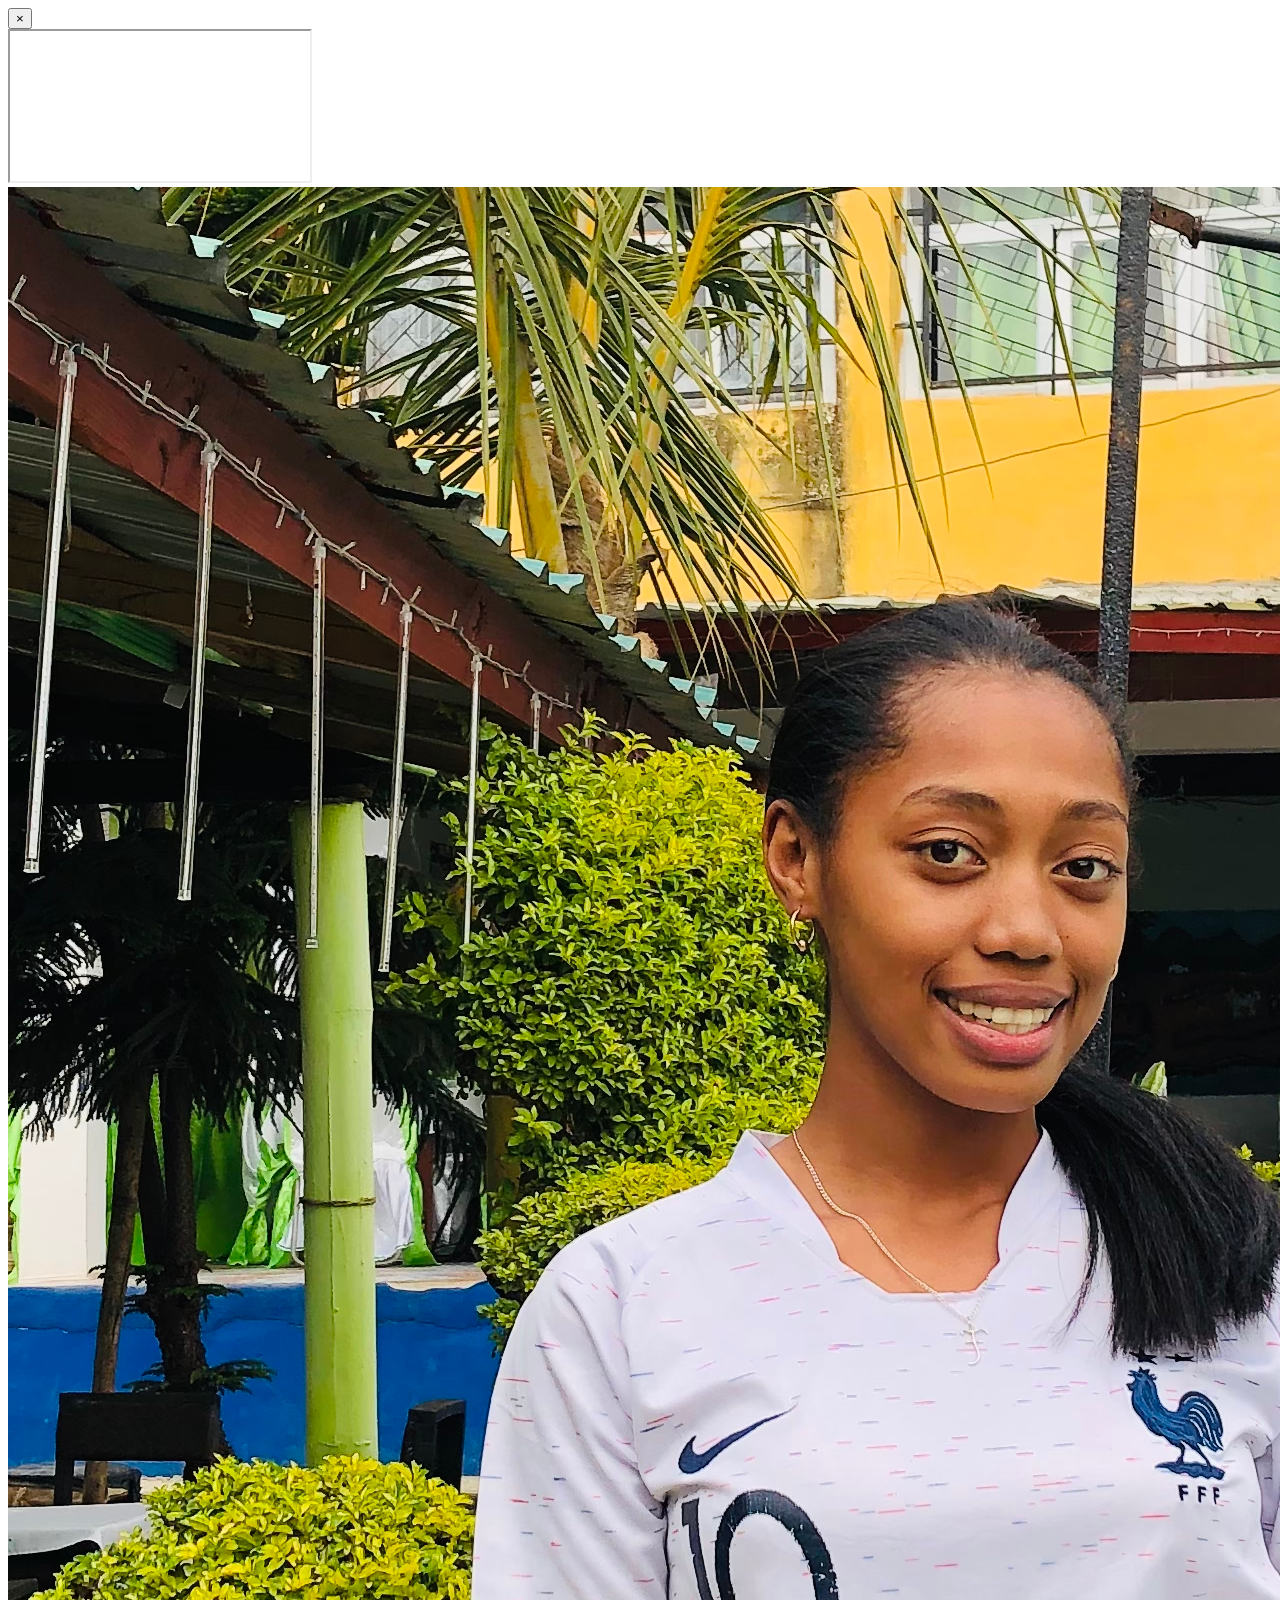
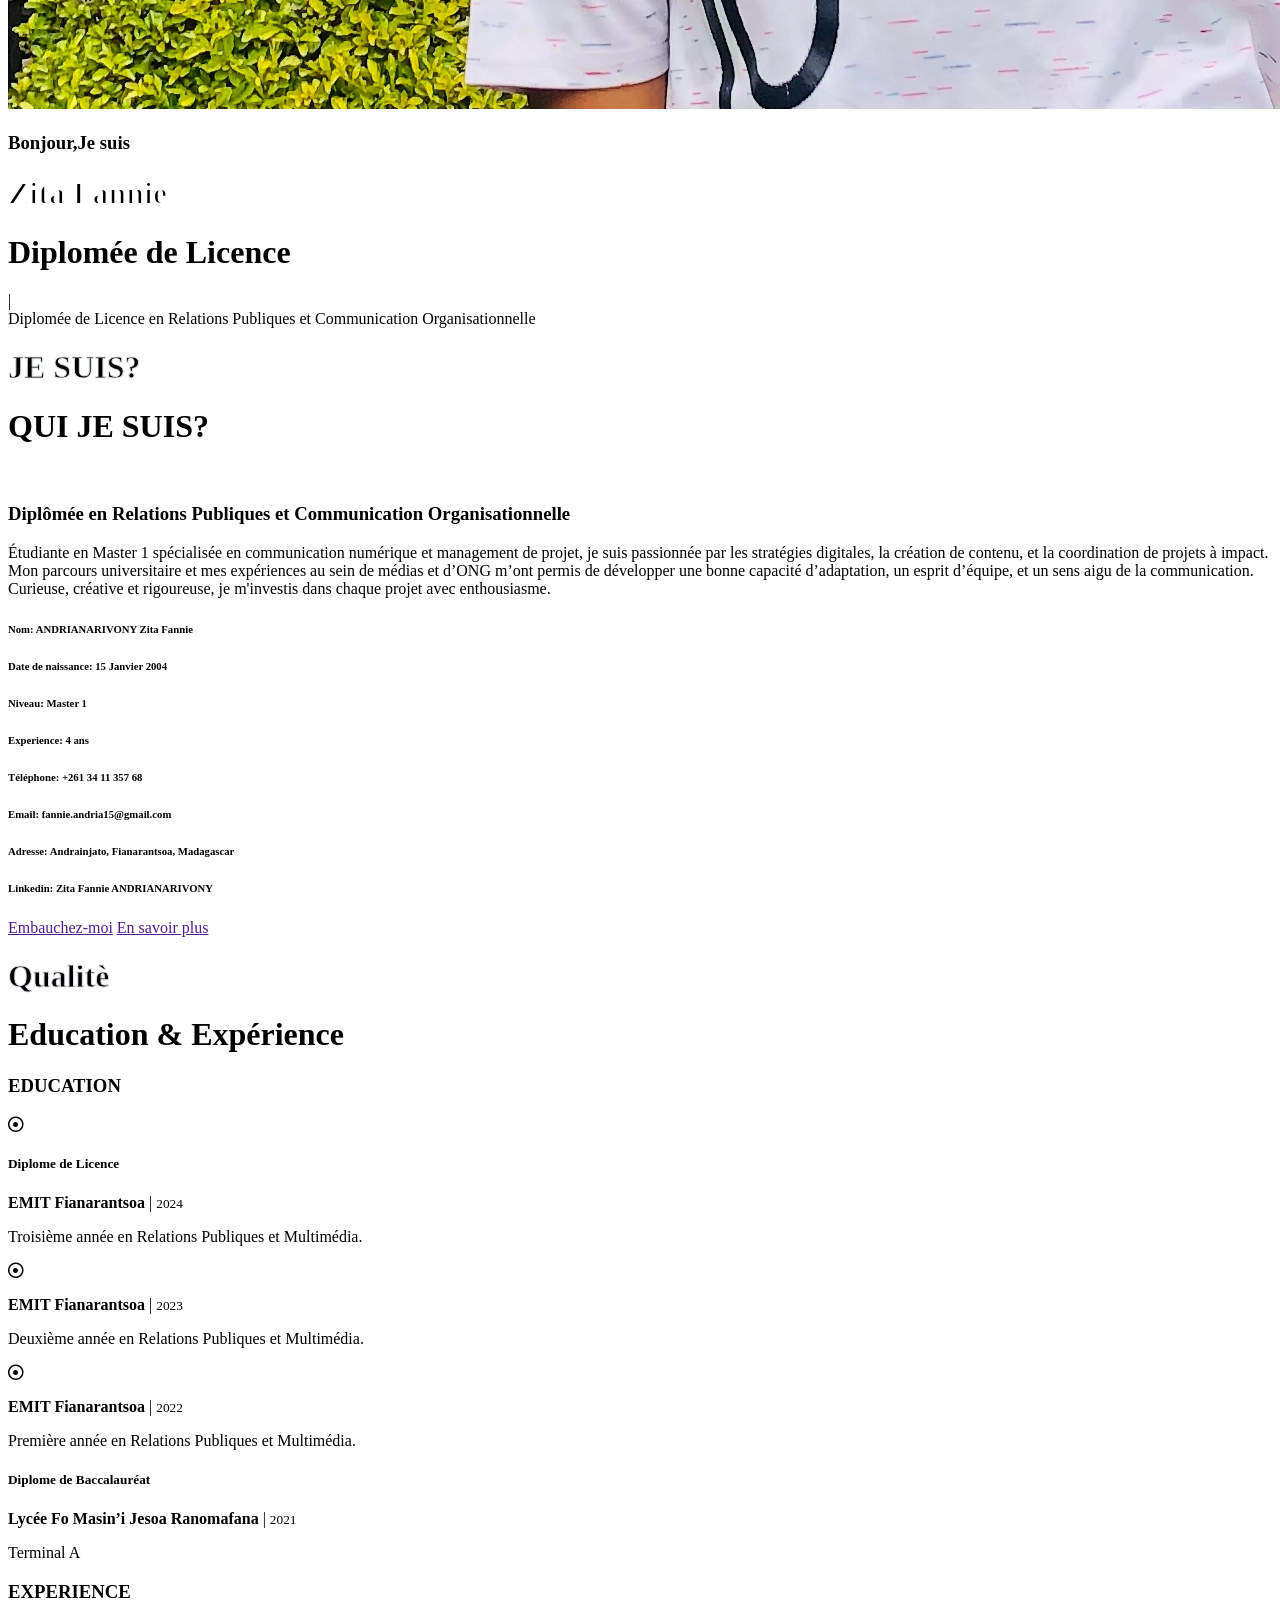
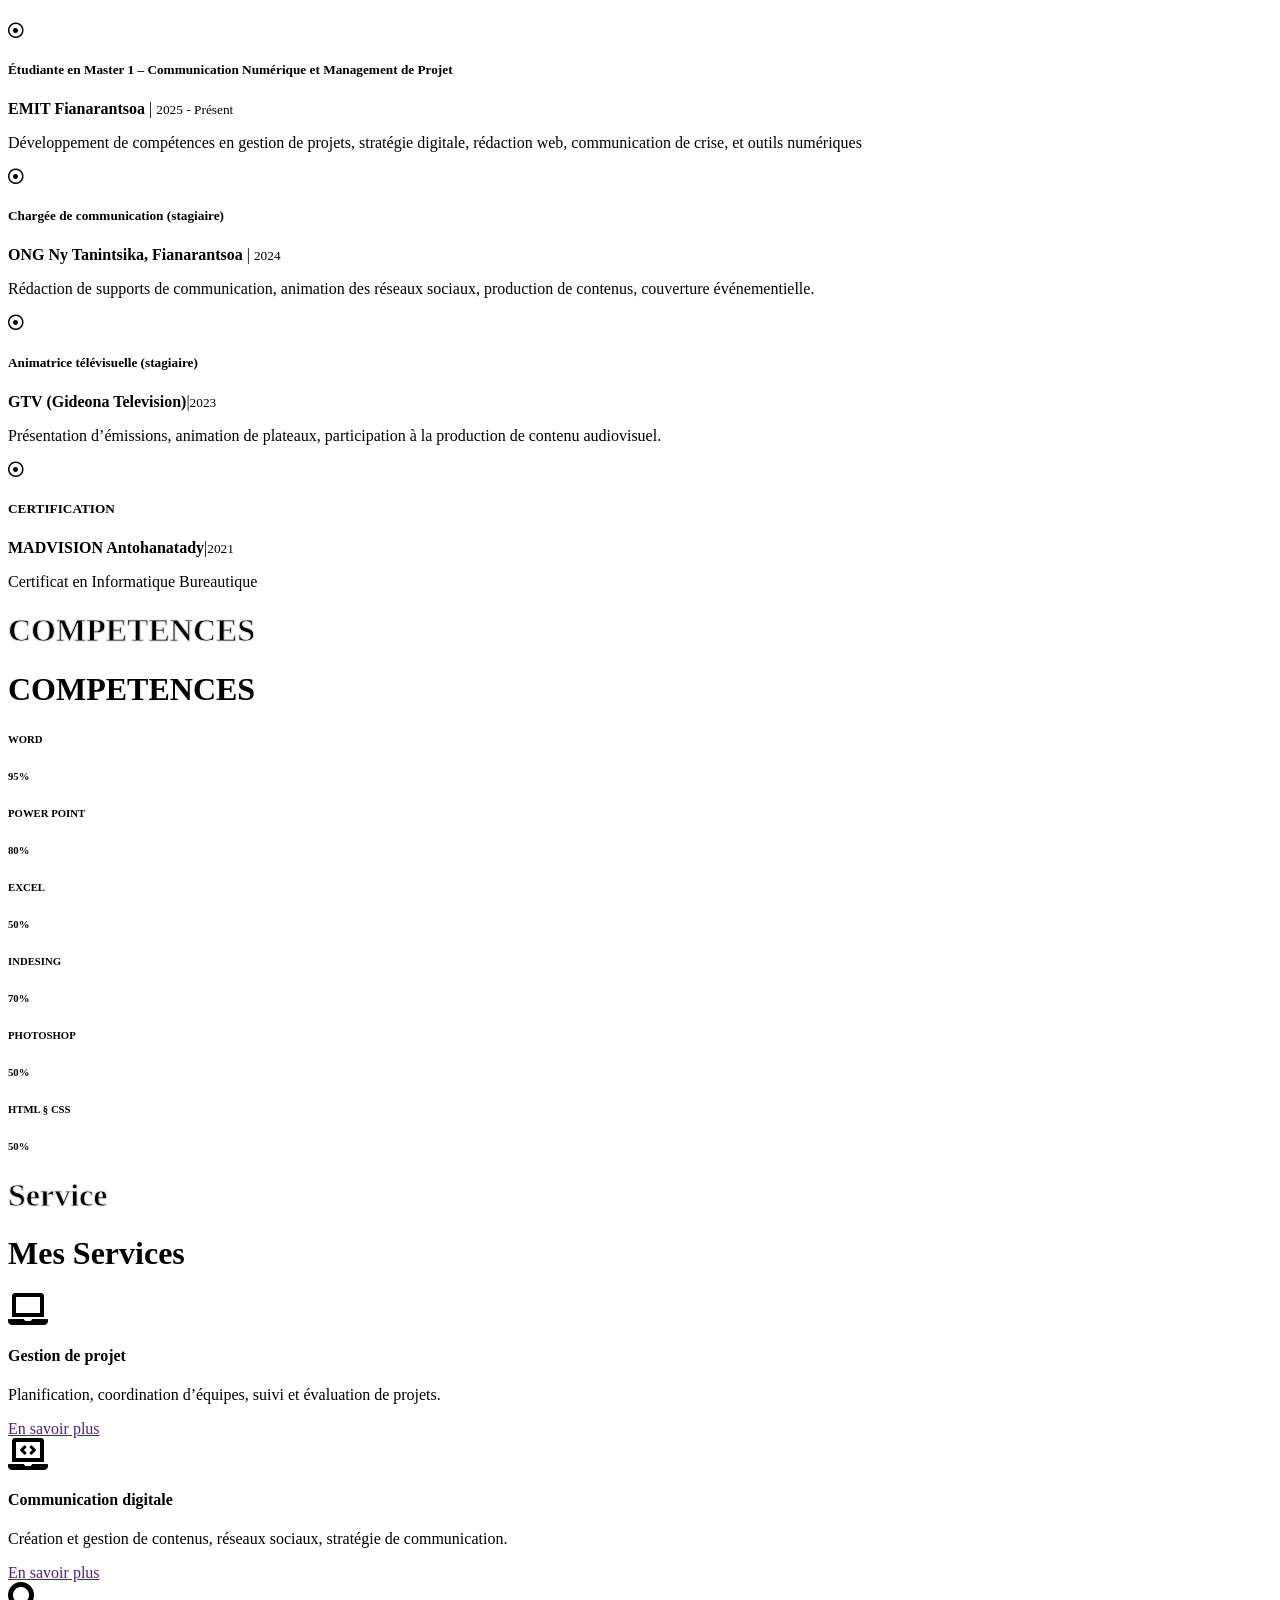
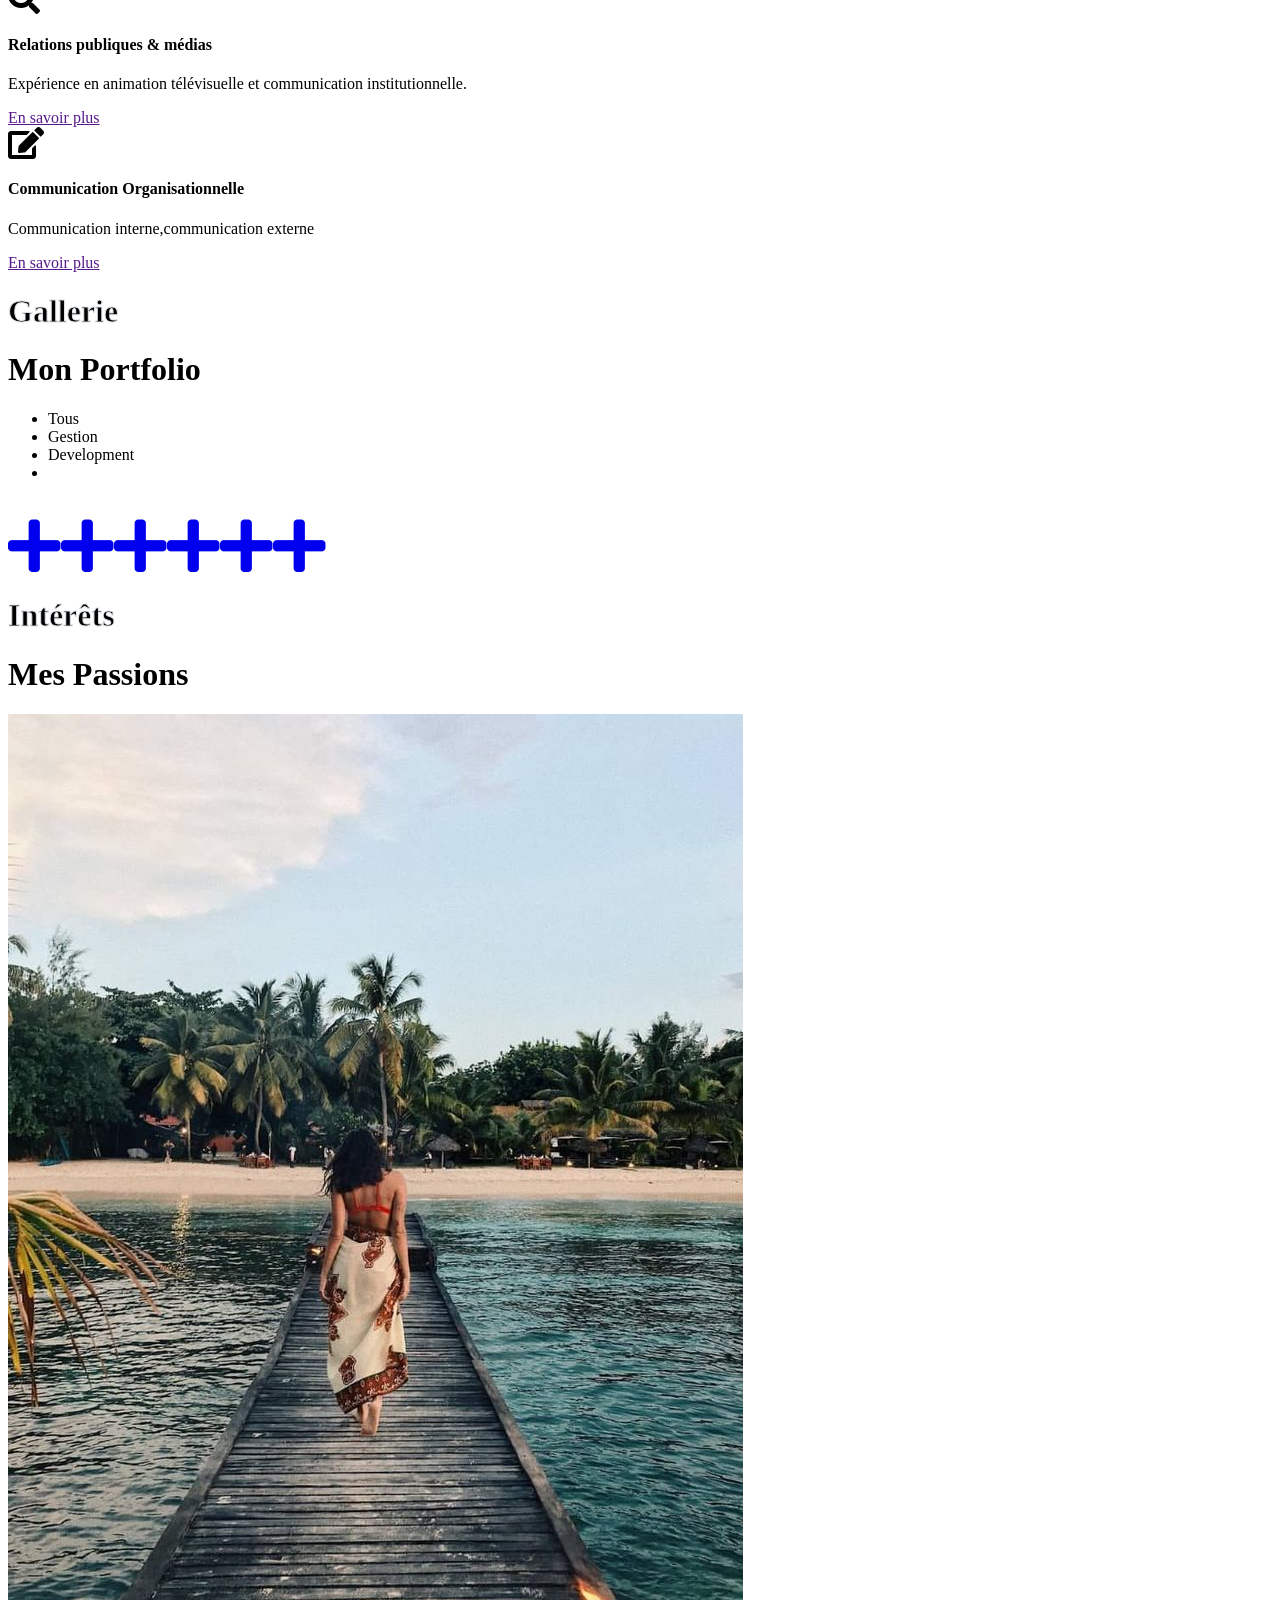
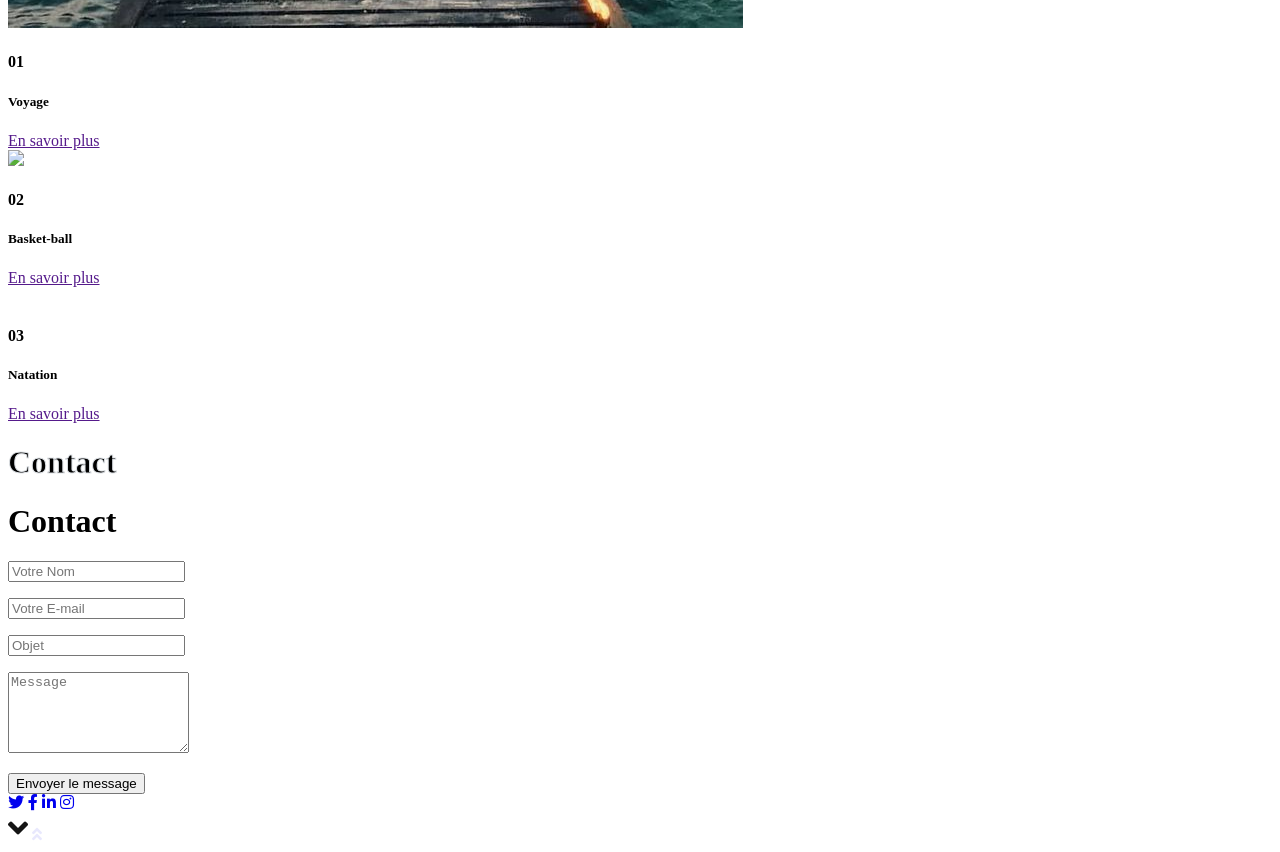
==== commit 3fbe7665: "fix missing images" ====
--- a/index.html
+++ b/index.html
@@ -3,7 +3,7 @@
 
 <head>
     <meta charset="utf-8">
-    <title>Portfolio</title>
+    <title>Zitafannie</title>
     <meta content="width=device-width, initial-scale=1.0" name="viewport">
     <meta content="Free HTML Templates" name="keywords">
     <meta content="Free HTML Templates" name="description">
@@ -75,7 +75,7 @@
         <div class="container">
             <div class="row align-items-center">
                 <div class="col-lg-5 px-5 pl-lg-0 pb-5 pb-lg-0">
-                    <img class="img-fluid w-100 rounded-circle shadow-sm" src="c:\Users\USER\Pictures\Mes loulous\IMG_3205 (2).PNG" alt="">
+                    <img class="img-fluid w-100 rounded-circle shadow-sm" src="IMG_1350.jpeg" alt="">
                 </div>
                 <div class="col-lg-7 text-center text-lg-left">
                     <h3 class="text-white font-weight-normal mb-3">Bonjour,Je suis</h3>
@@ -402,7 +402,7 @@
             <div class="row">
                 <div class="col-lg-4 mb-5">
                     <div class="position-relative mb-4">
-                        <img class="img-fluid rounded w-100" src="c:\Users\USER\Desktop\portfolio-zita fannie\voyage.jfif" alt="">
+                        <img class="img-fluid rounded w-100" src="voyage.jfif" alt="">
                         <div class="blog-date">
                             <h4 class="font-weight-bold mb-n1">01</h4>
                         </div>
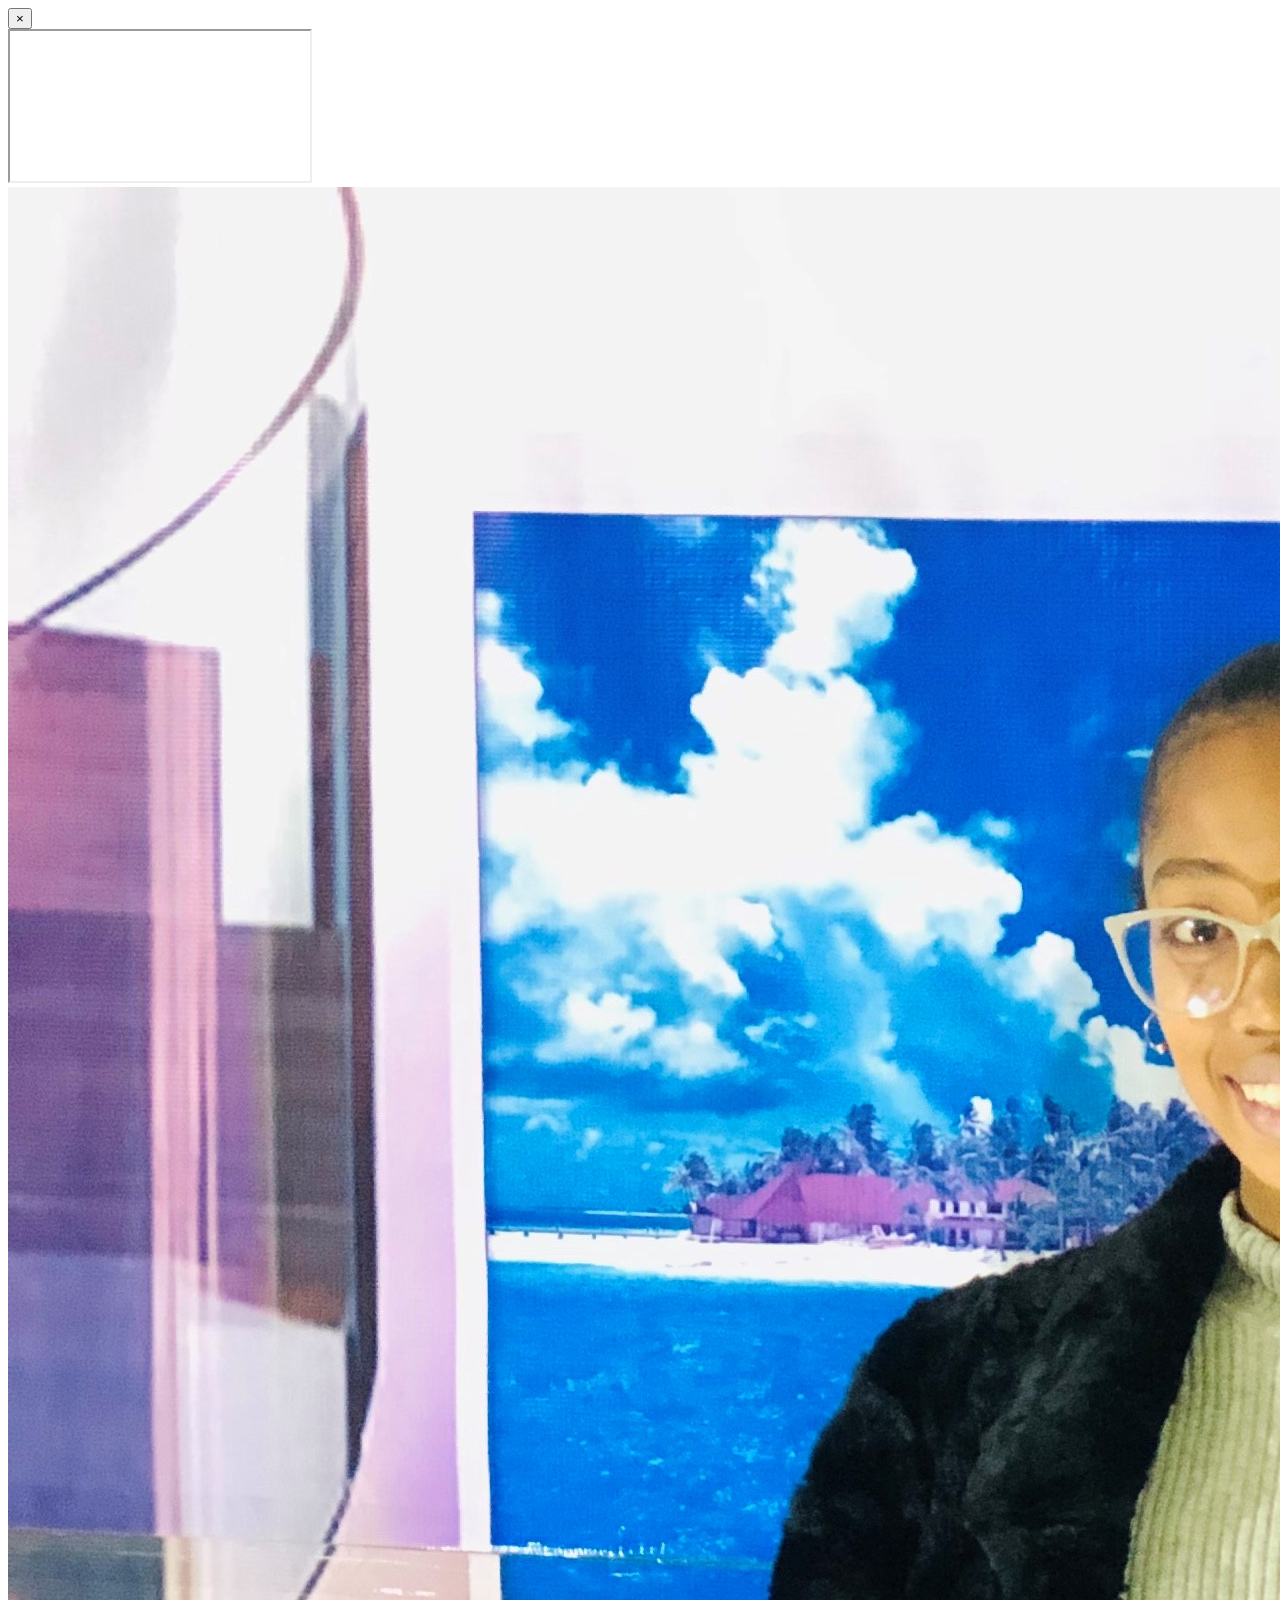
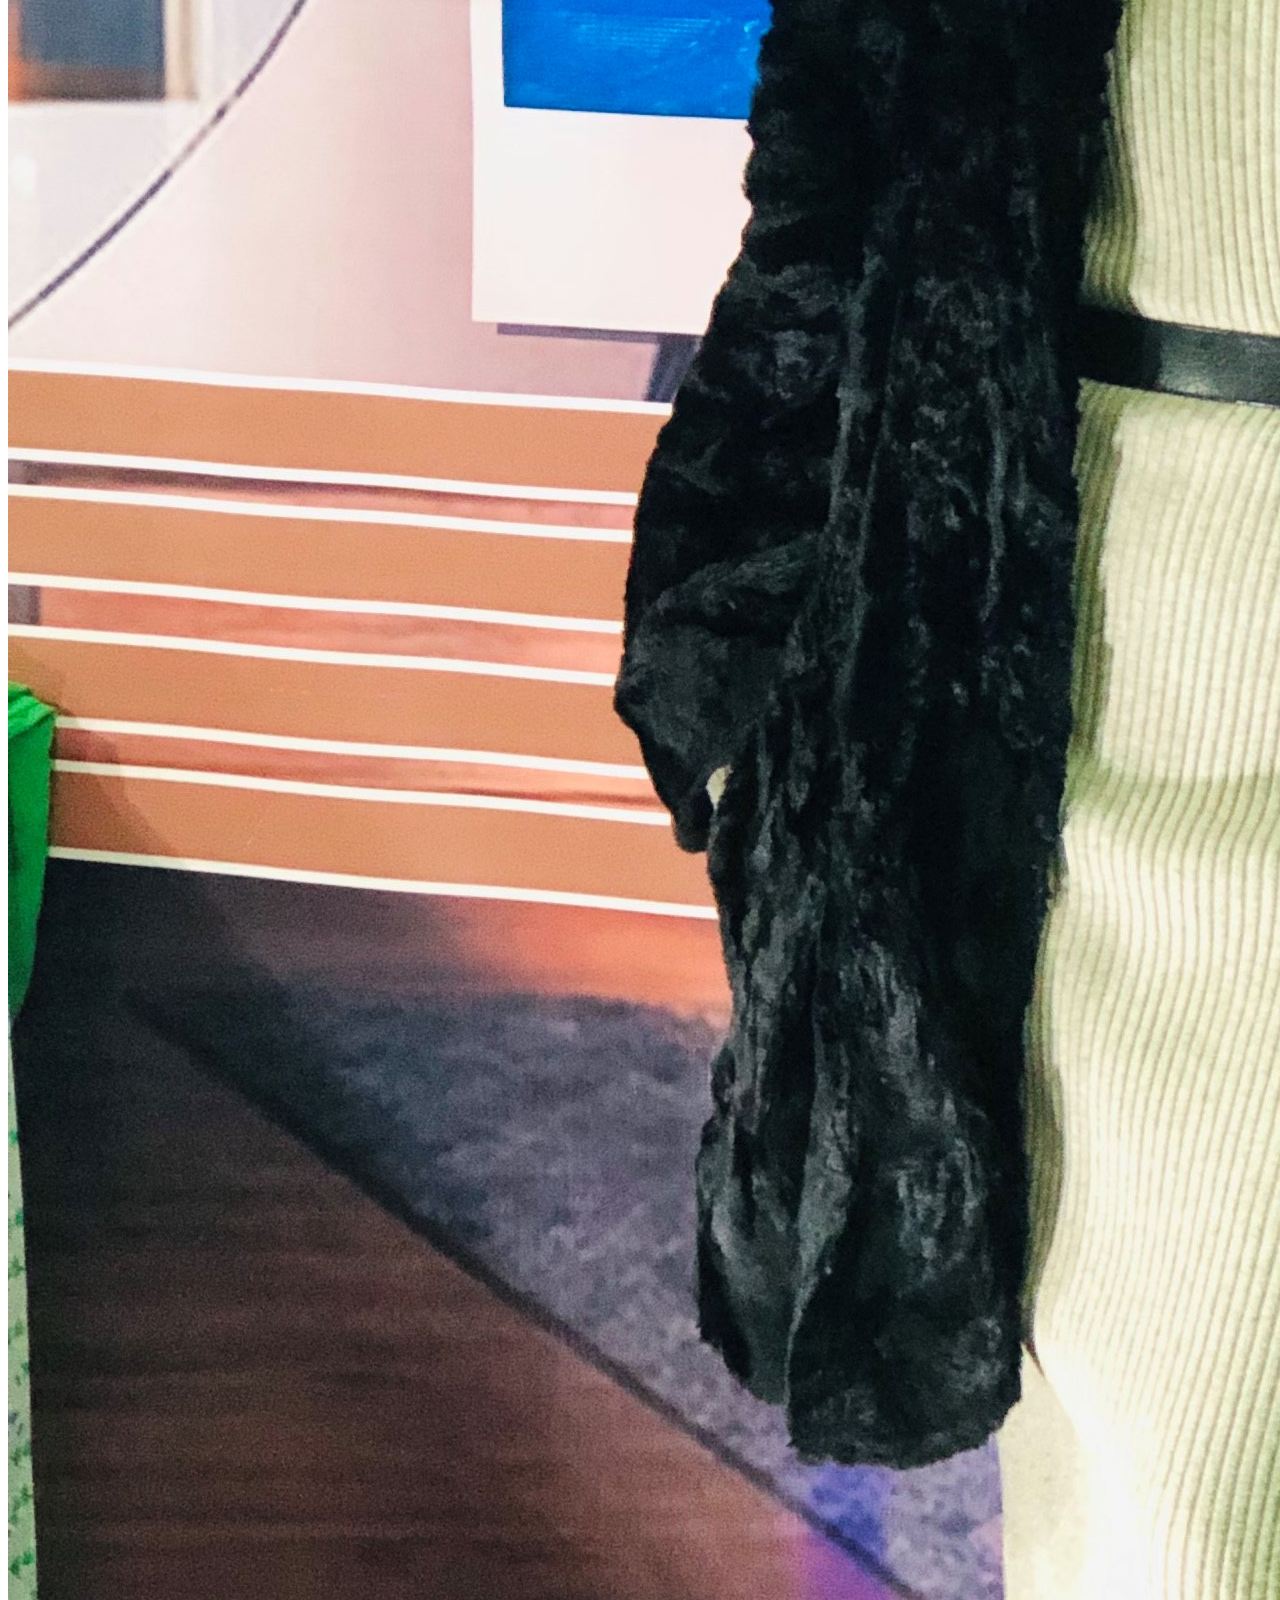
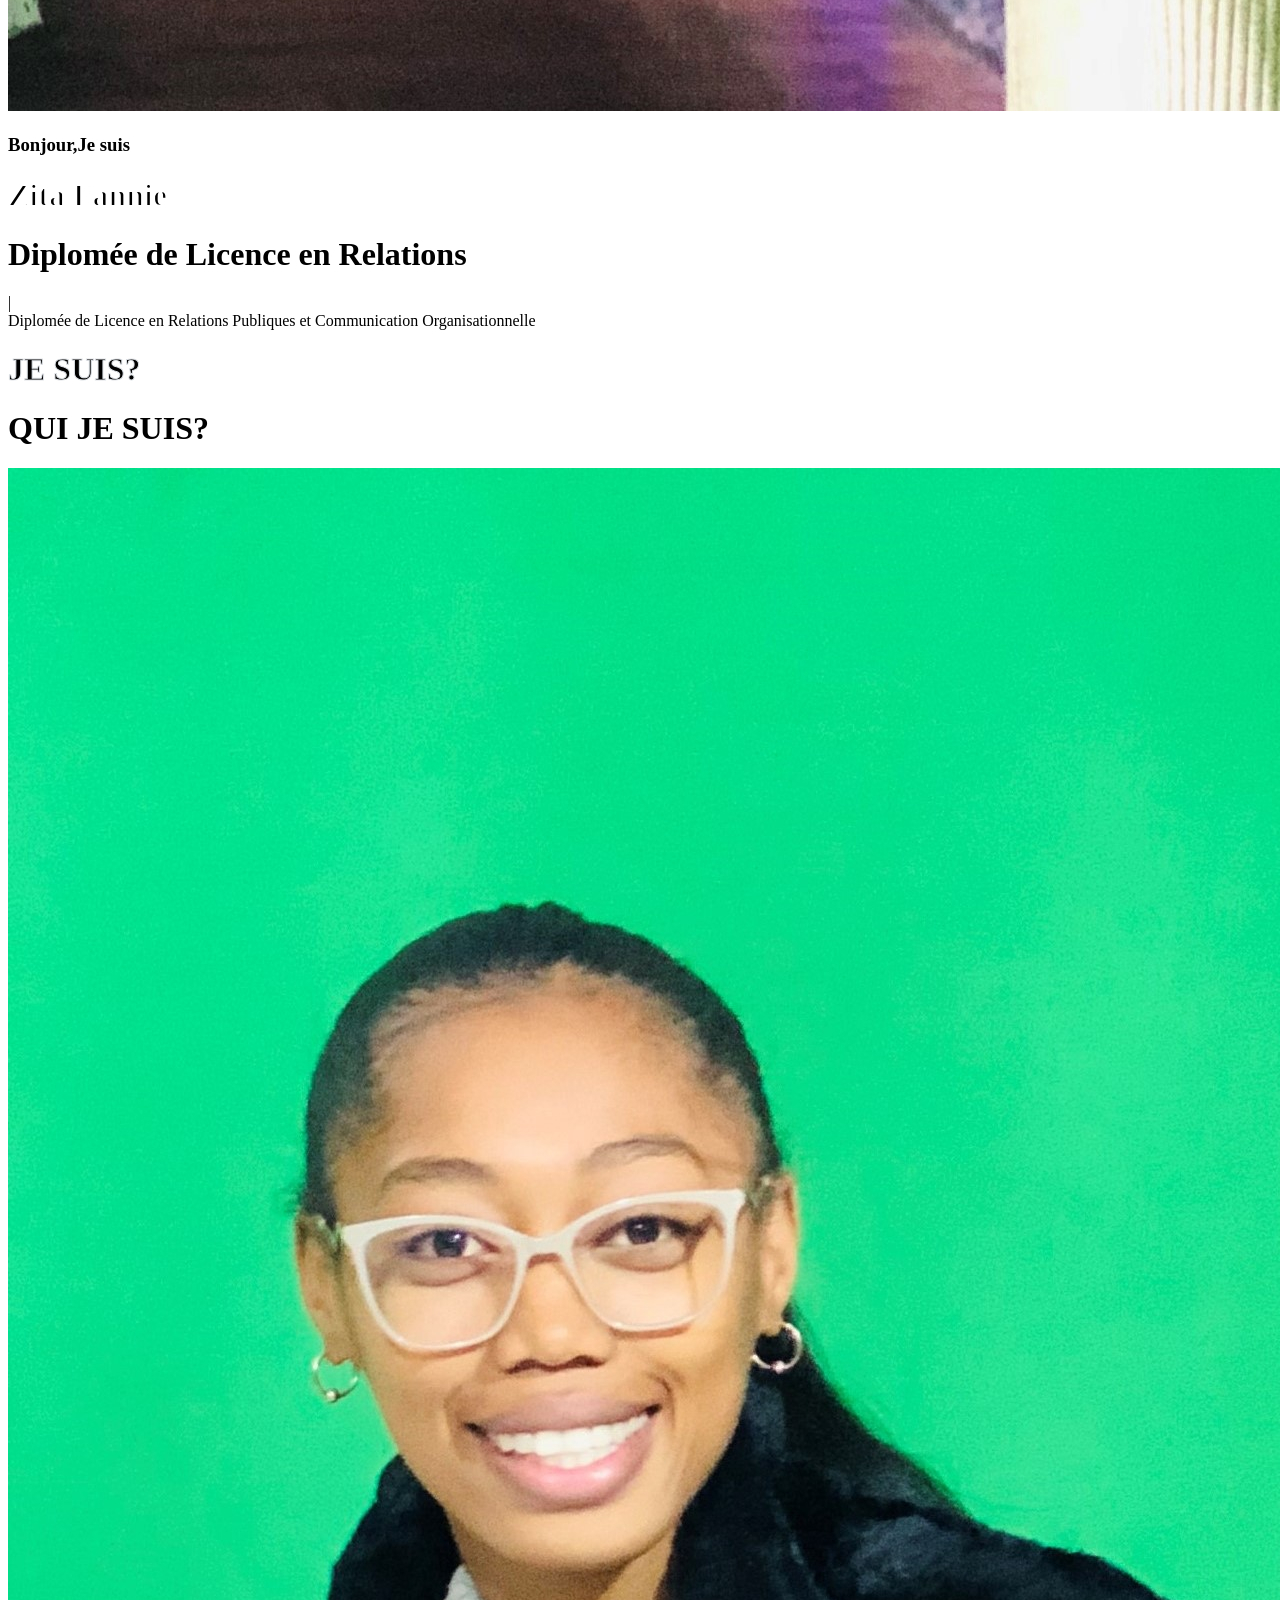
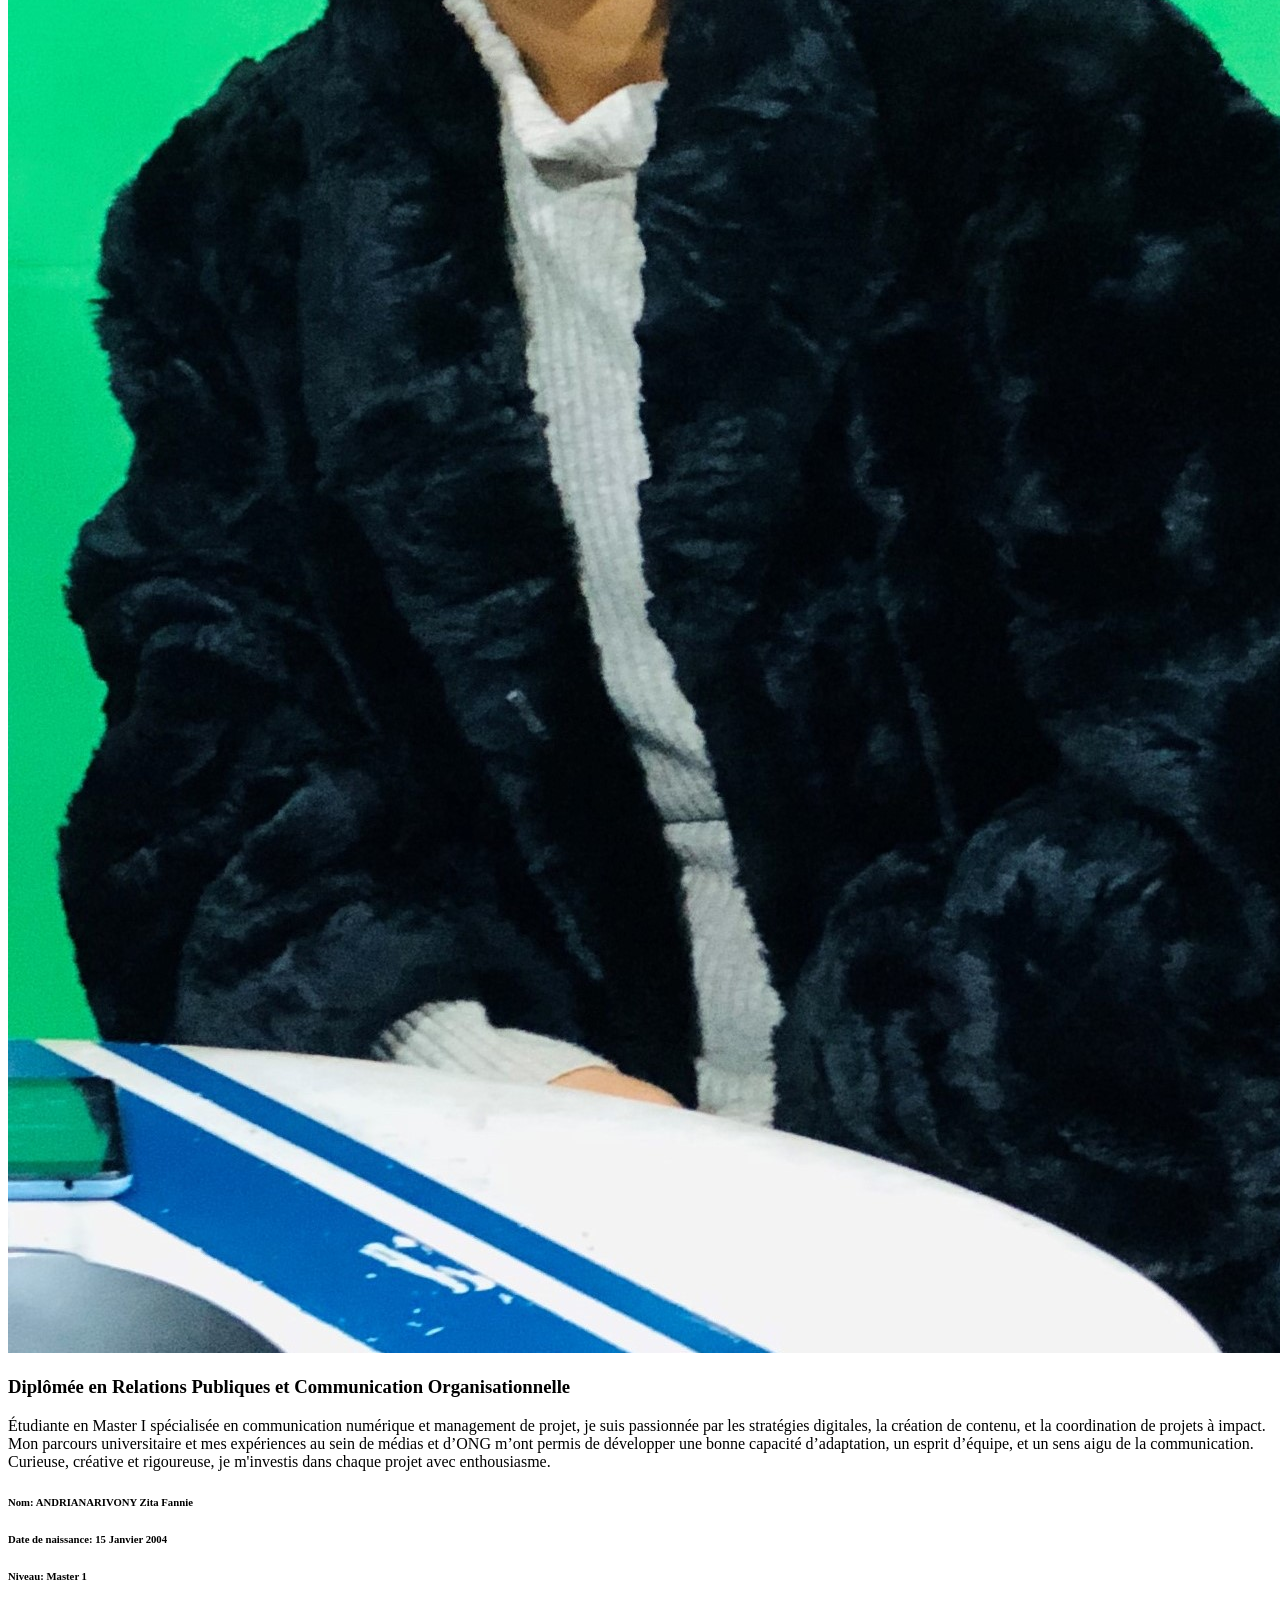
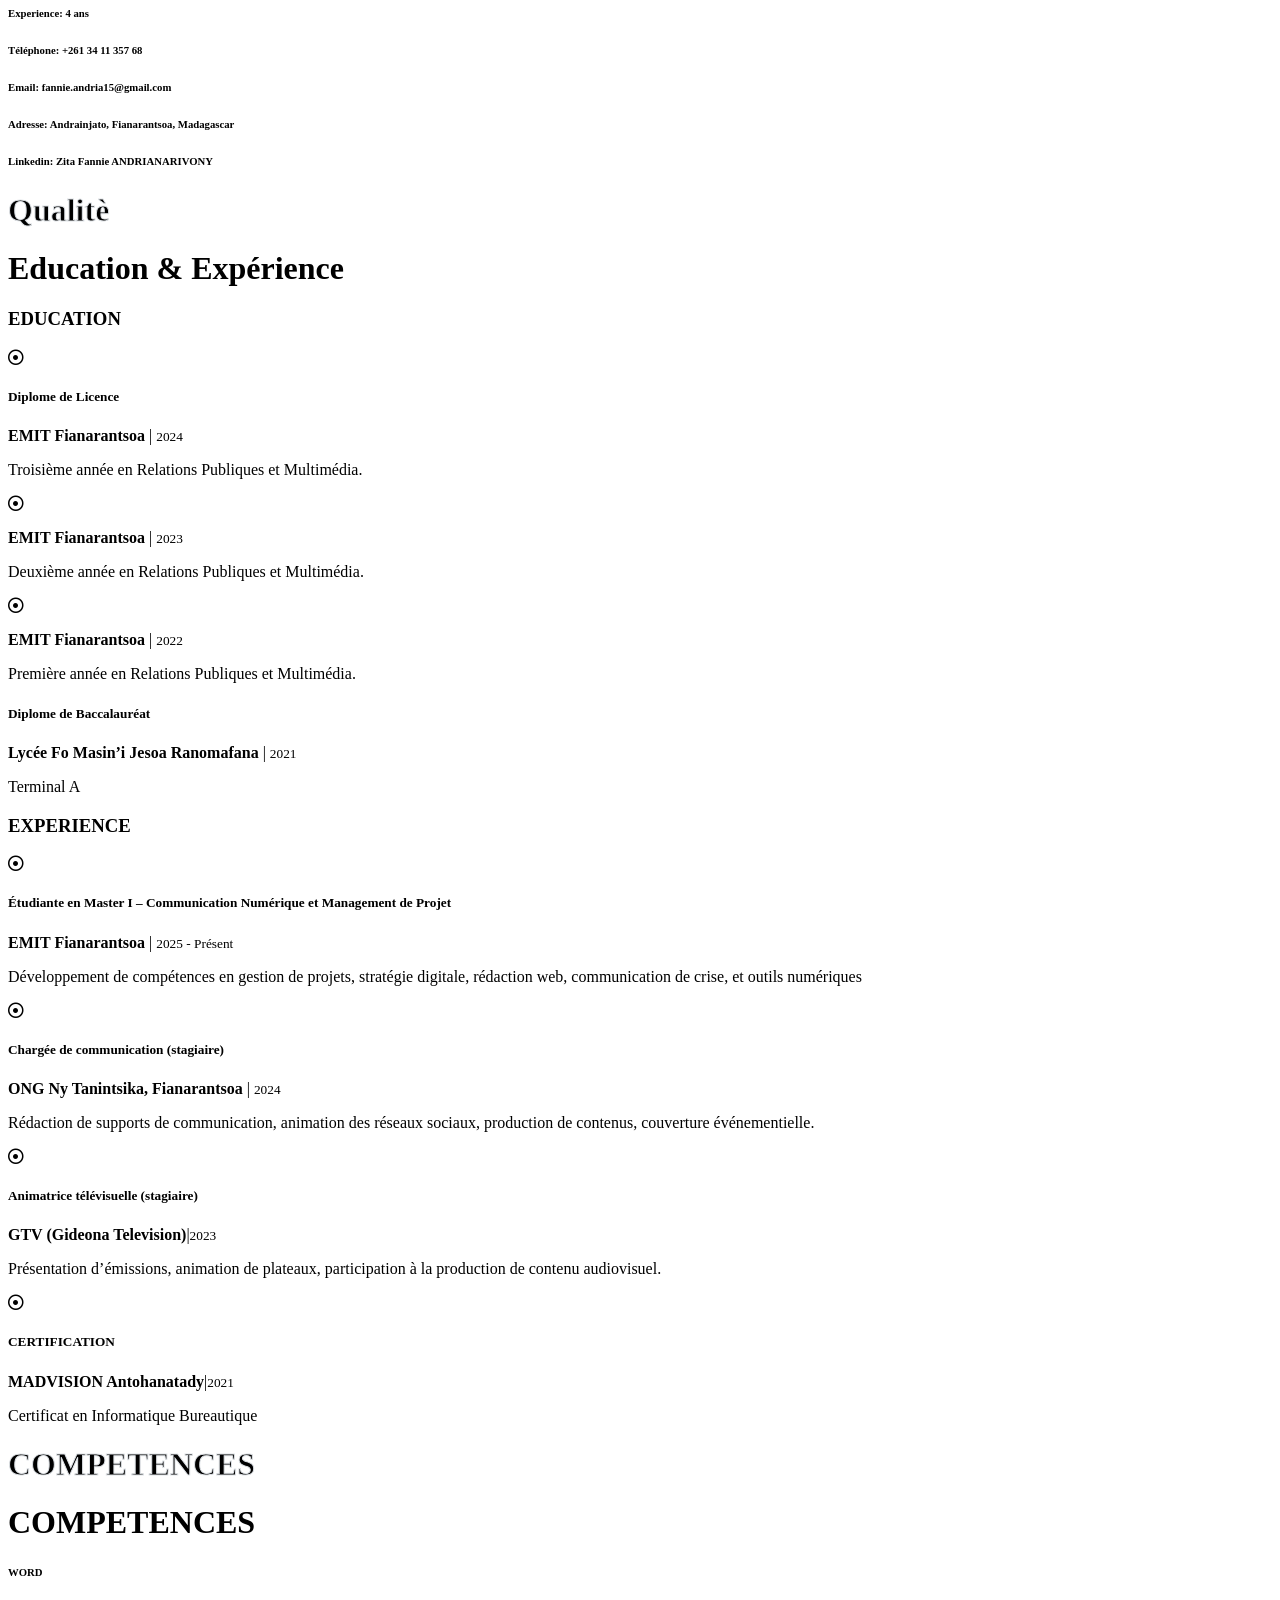
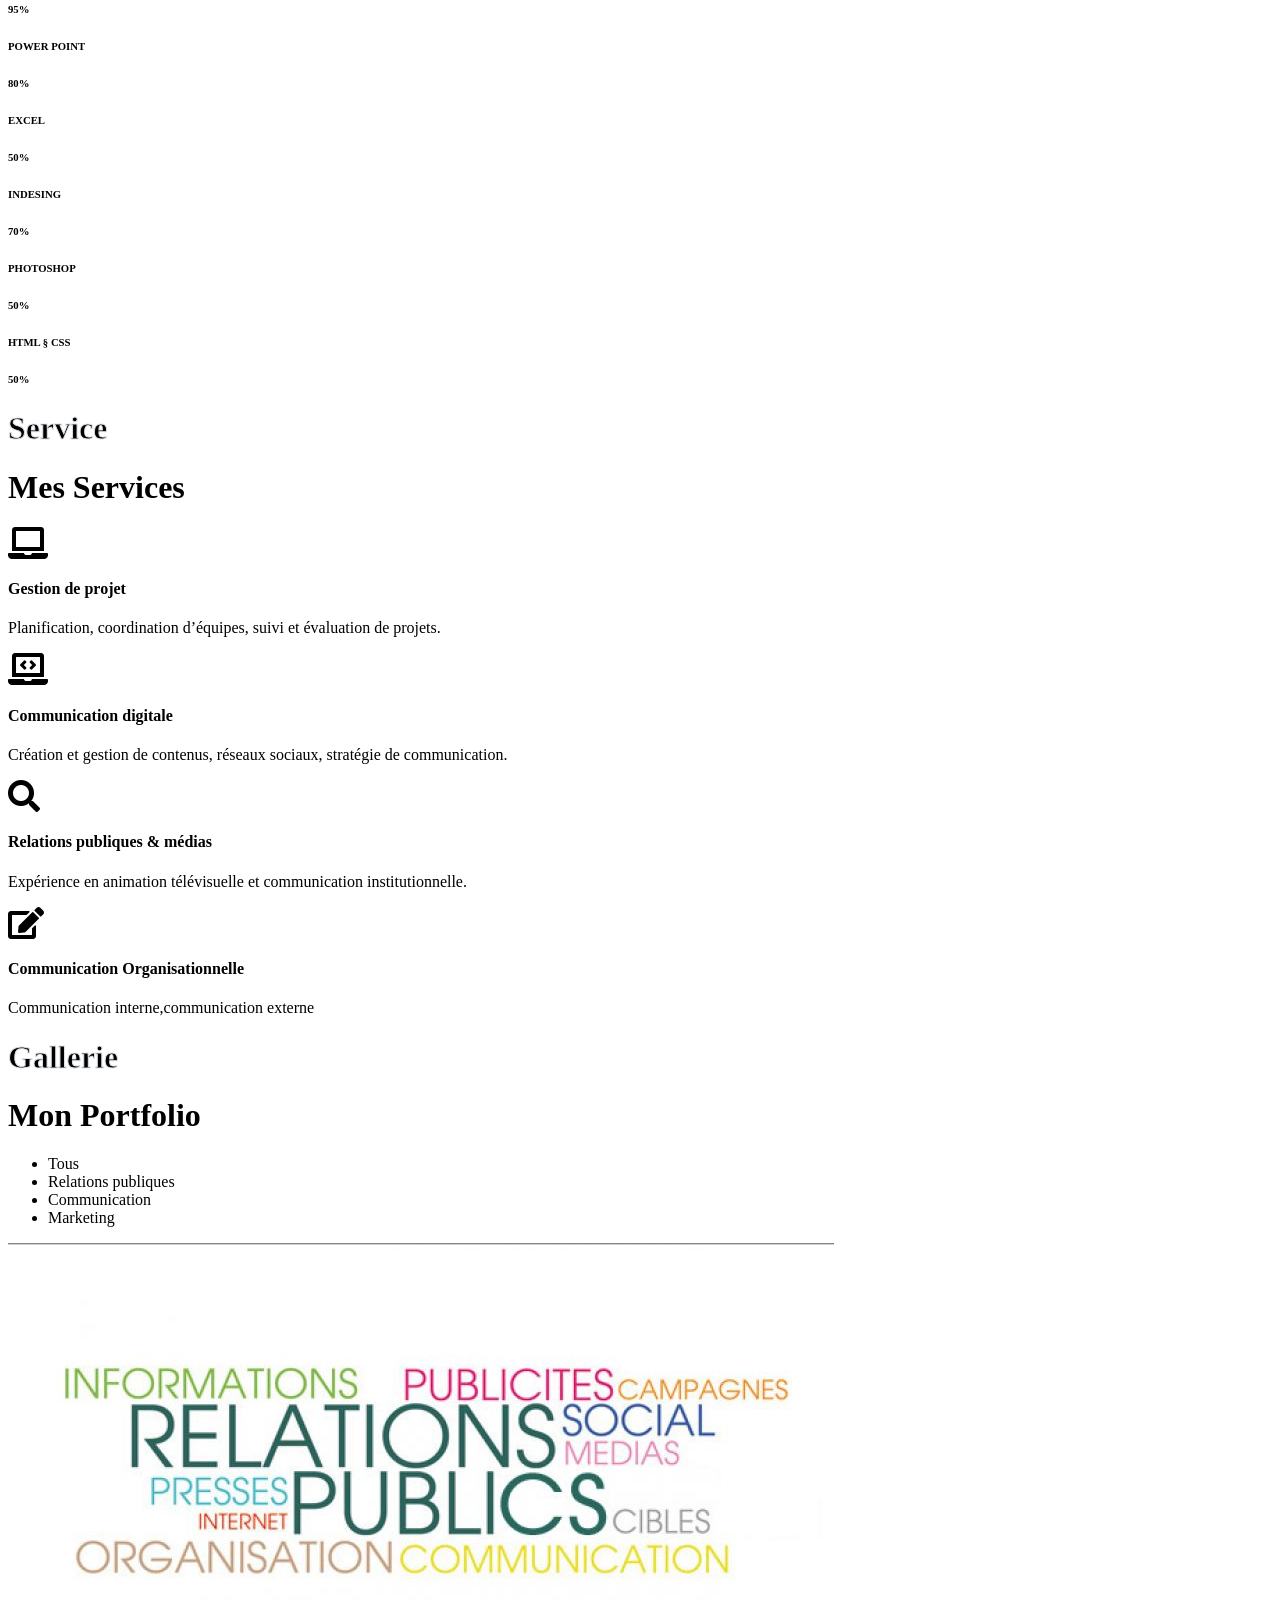
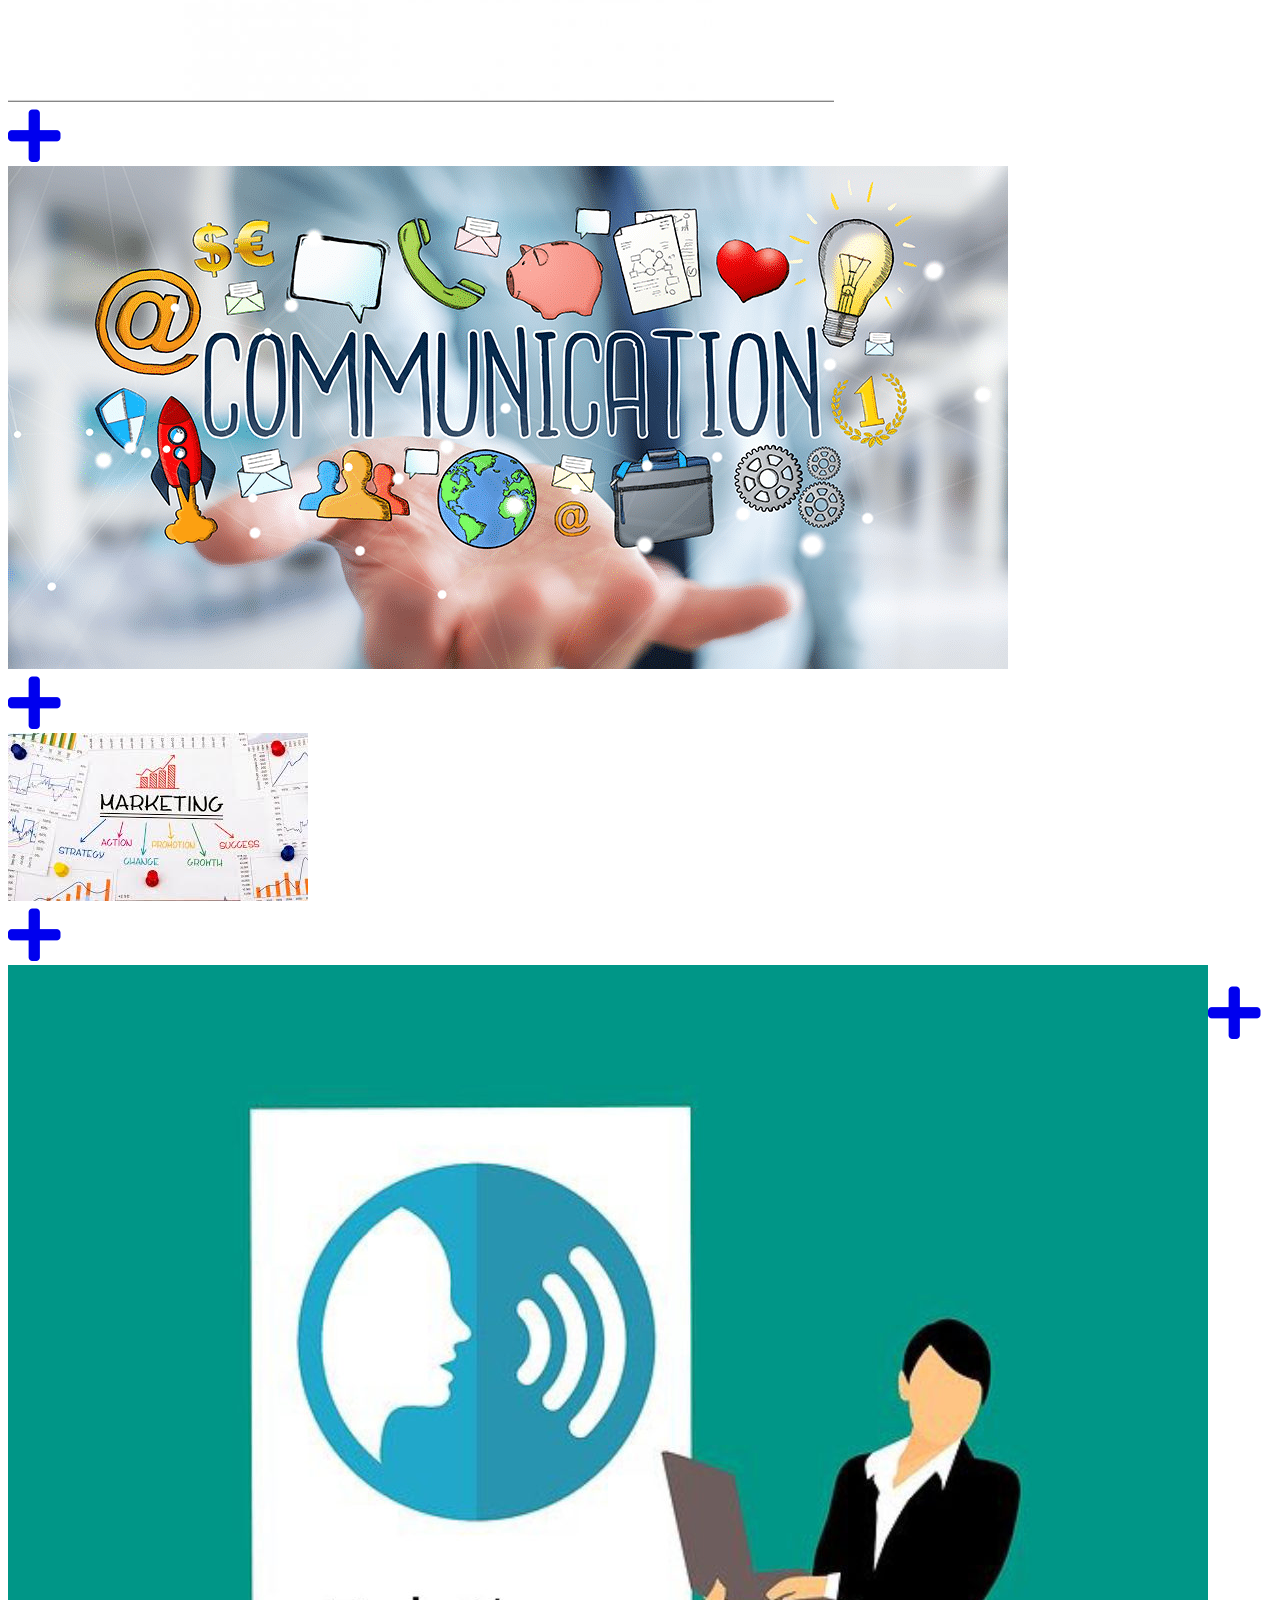
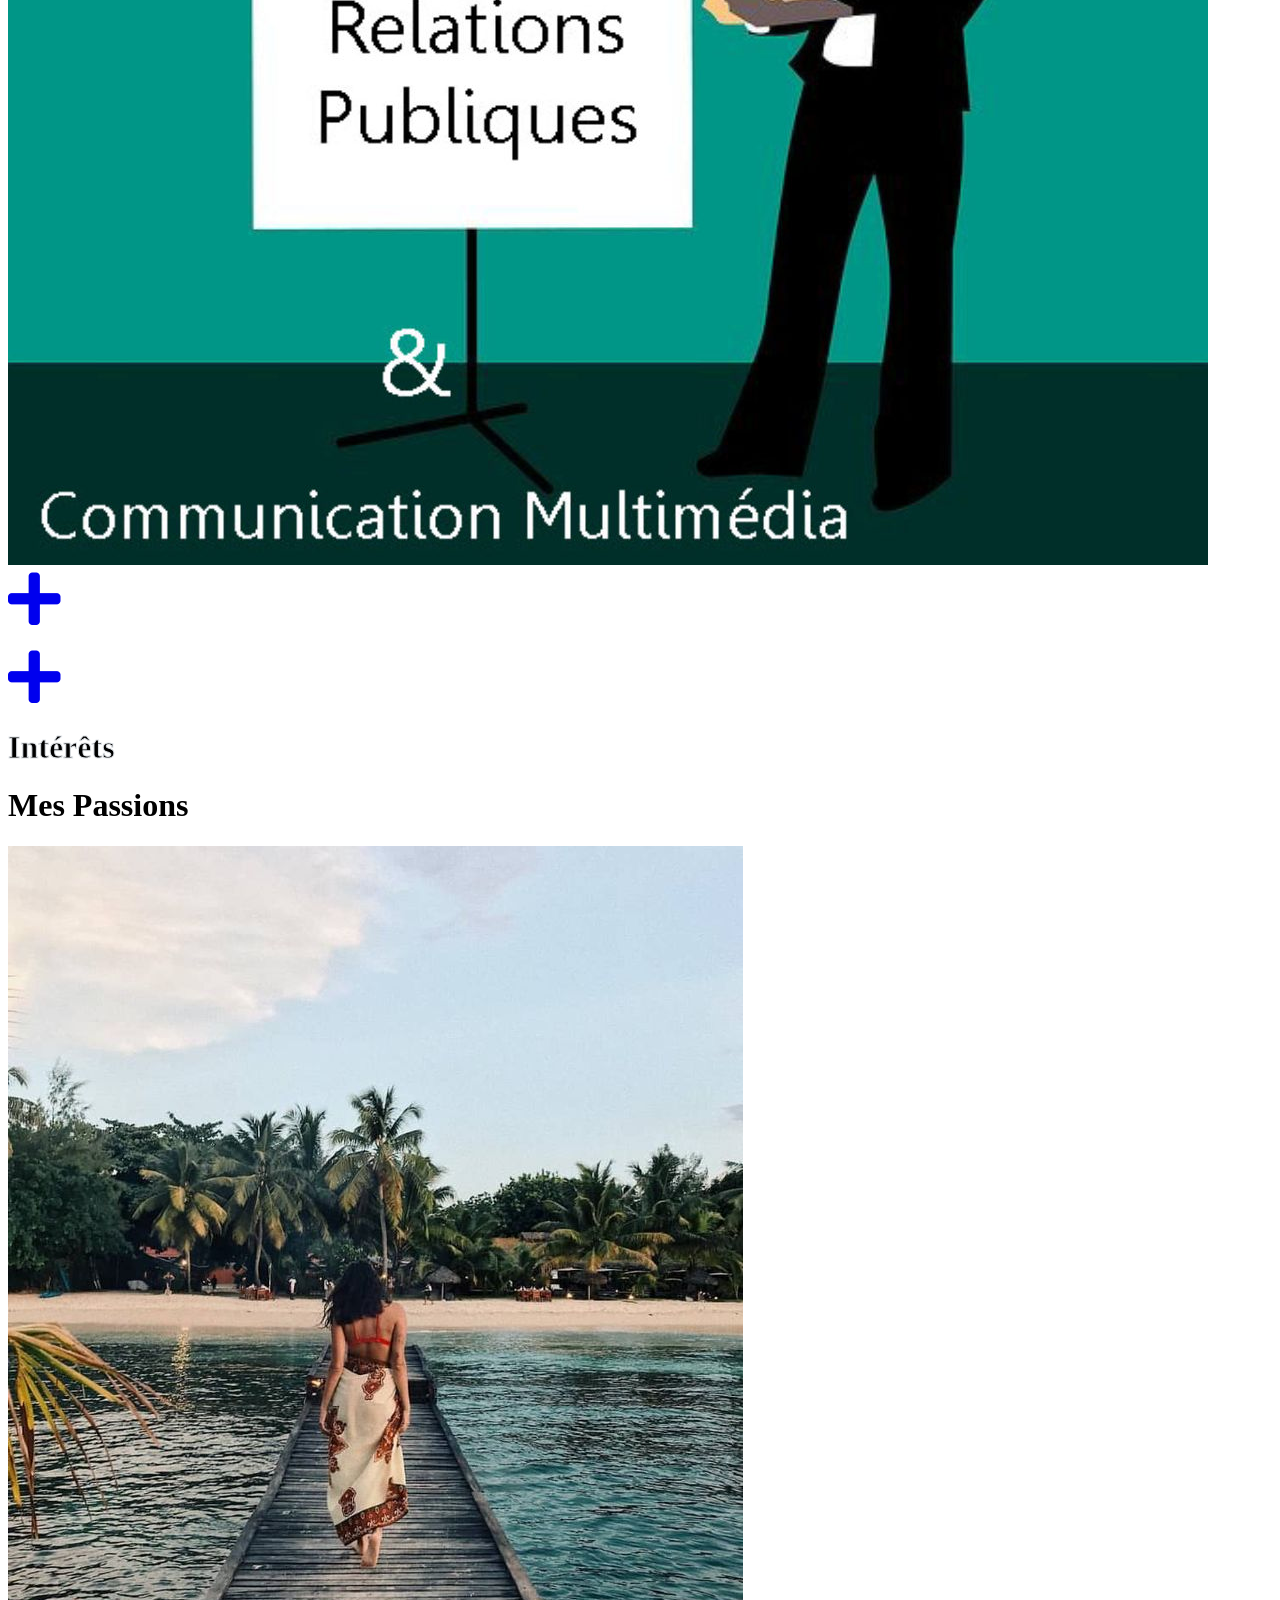
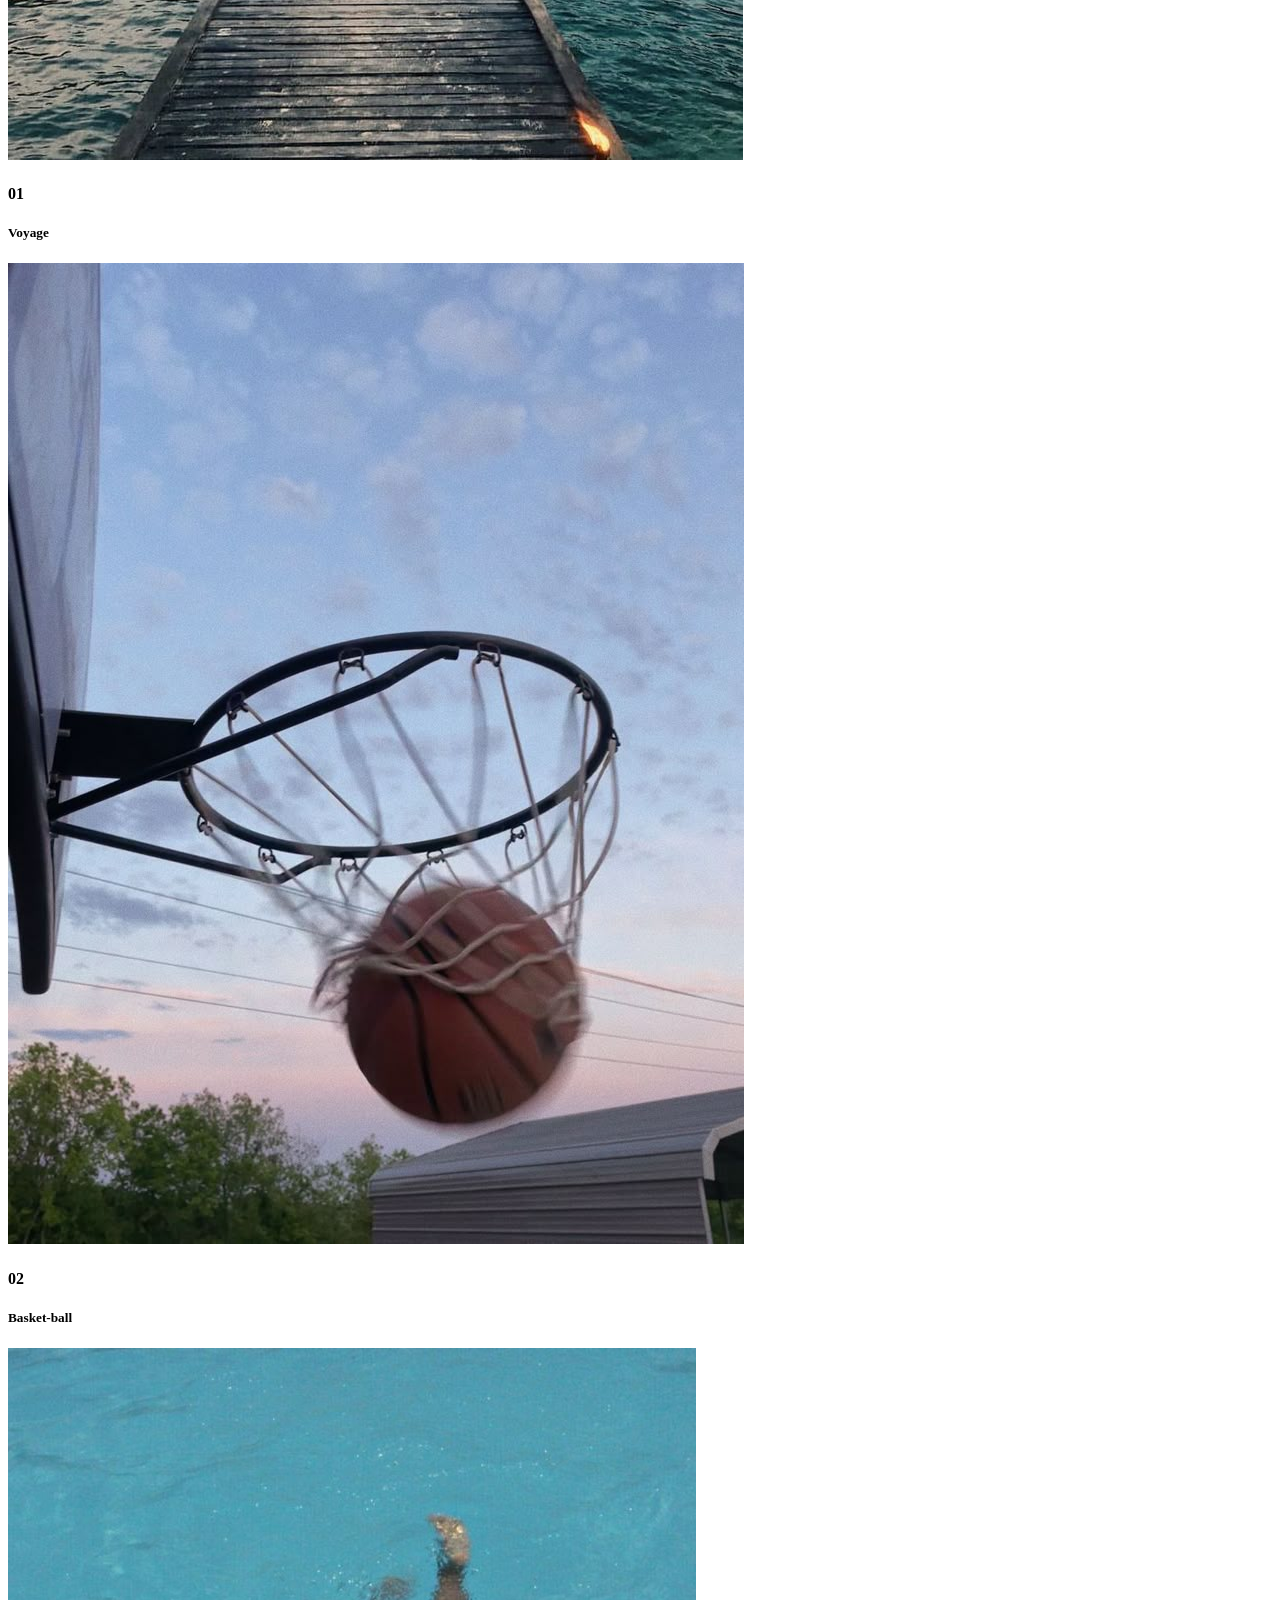
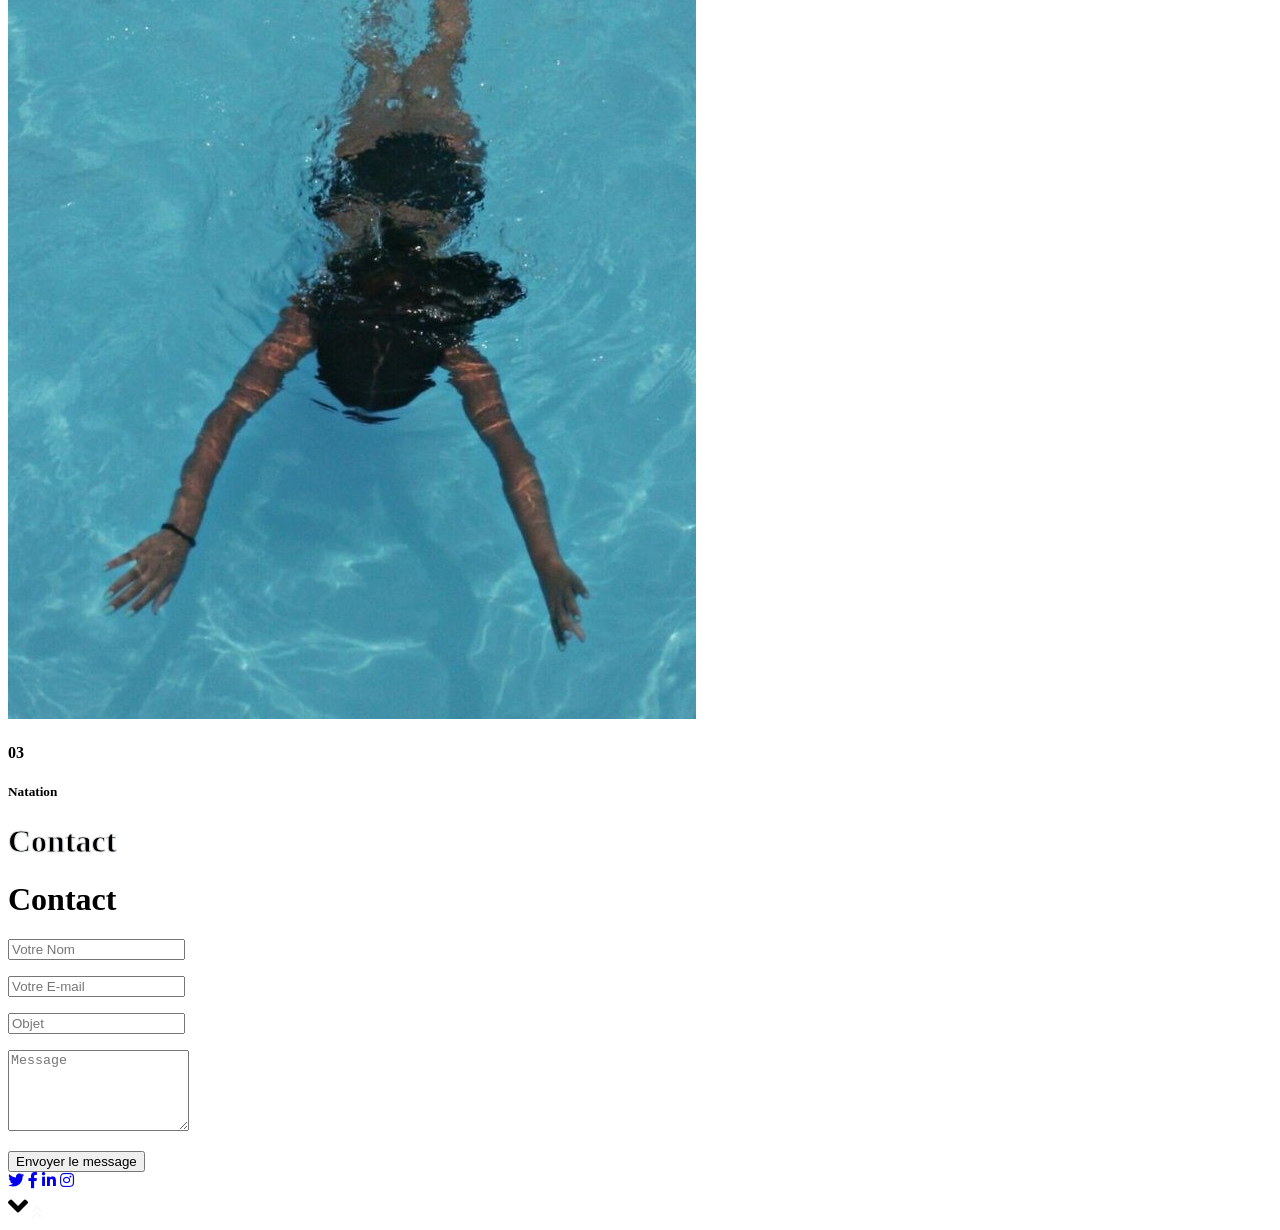
==== commit 548ff126: "Mise à jour du portfolio" ====
--- a/index.html
+++ b/index.html
@@ -30,7 +30,7 @@
     <!-- Navbar Start -->
     <nav class="navbar fixed-top shadow-sm navbar-expand-lg bg-light navbar-light py-3 py-lg-0 px-lg-5">
         <a href="index.html" class="navbar-brand ml-lg-3">
-            <h1 class="m-0 display-5"><span class="text-primary">Zita</span>fannie</h1>
+            <h1 class="m-0 display-5"><span class="text-primary">zita</span>fannie</h1>
         </a>
         <button type="button" class="navbar-toggler" data-toggle="collapse" data-target="#navbarCollapse">
             <span class="navbar-toggler-icon"></span>
@@ -75,7 +75,7 @@
         <div class="container">
             <div class="row align-items-center">
                 <div class="col-lg-5 px-5 pl-lg-0 pb-5 pb-lg-0">
-                    <img class="img-fluid w-100 rounded-circle shadow-sm" src="IMG_1350.jpeg" alt="">
+                    <img class="img-fluid w-100 rounded-circle shadow-sm" src="img/IMG_7493.jpeg" alt="">
                 </div>
                 <div class="col-lg-7 text-center text-lg-left">
                     <h3 class="text-white font-weight-normal mb-3">Bonjour,Je suis</h3>
@@ -101,11 +101,11 @@
             </div>
             <div class="row align-items-center">
                 <div class="col-lg-5 pb-4 pb-lg-0">
-                    <img class="img-fluid rounded w-100" src="c:\Users\USER\Pictures\Mes loulous\IMG_7480 (2).jpeg" alt="">
+                    <img class="img-fluid rounded w-100" src="img/IMG_7481.jpeg" alt="">
                 </div>
                 <div class="col-lg-7">
                     <h3 class="mb-4">Diplômée en Relations Publiques et Communication Organisationnelle</h3>
-                    <p>Étudiante en Master 1 spécialisée en communication numérique et management de projet, je suis passionnée par les stratégies digitales, la création de contenu, et la coordination de projets à impact. Mon parcours universitaire et mes expériences au sein de médias et d’ONG m’ont permis de développer une bonne capacité d’adaptation, un esprit d’équipe, et un sens aigu de la communication. Curieuse, créative et rigoureuse, je m'investis dans chaque projet avec enthousiasme.
+                    <p>Étudiante en Master I spécialisée en communication numérique et management de projet, je suis passionnée par les stratégies digitales, la création de contenu, et la coordination de projets à impact. Mon parcours universitaire et mes expériences au sein de médias et d’ONG m’ont permis de développer une bonne capacité d’adaptation, un esprit d’équipe, et un sens aigu de la communication. Curieuse, créative et rigoureuse, je m'investis dans chaque projet avec enthousiasme.
 
                     </p>
                     <div class="row mb-3">
@@ -118,8 +118,6 @@
                         <div class="col-sm-6 py-2"><h6>Adresse: <span class="text-secondary">Andrainjato, Fianarantsoa, Madagascar</span></h6></div>
                         <div class="col-sm-6 py-2"><h6>Linkedin: <span class="text-secondary">Zita Fannie ANDRIANARIVONY</span></h6></div>
                     </div>
-                    <a href="" class="btn btn-outline-primary mr-4">Embauchez-moi</a>
-                    <a href="" class="btn btn-outline-primary">En savoir plus</a>
                 </div>
             </div>
         </div>
@@ -160,7 +158,7 @@
                     <div class="border-left border-primary pt-2 pl-4 ml-2">
                         <div class="position-relative mb-4">
                             <i class="far fa-dot-circle text-primary position-absolute" style="top: 2px; left: -32px;"></i>
-                            <h5 class="font-weight-bold mb-1">Étudiante en Master 1 – Communication Numérique et Management de Projet</h5>
+                            <h5 class="font-weight-bold mb-1">Étudiante en Master I – Communication Numérique et Management de Projet</h5>
                             <p class="mb-2"><strong>EMIT Fianarantsoa</strong> | <small>2025 - Présent</small></p>
                             <p>Développement de compétences en gestion de projets, stratégie digitale, rédaction web, communication de crise, et outils numériques</p>
                         </div>
@@ -276,7 +274,6 @@
                         <h4 class="font-weight-bold m-0">Gestion de projet</h4>
                     </div>
                     <p>Planification, coordination d’équipes, suivi et évaluation de projets.</p>
-                    <a class="border-bottom border-primary text-decoration-none" href="">En savoir plus</a>
                 </div>
                 <div class="col-lg-4 col-md-6 text-center mb-5">
                     <div class="d-flex align-items-center justify-content-center mb-4">
@@ -284,7 +281,6 @@
                         <h4 class="font-weight-bold m-0">Communication digitale</h4>
                     </div>
                     <p>Création et gestion de contenus, réseaux sociaux, stratégie de communication.</p>
-                    <a class="border-bottom border-primary text-decoration-none" href="">En savoir plus</a>
                 </div>       
                 <div class="col-lg-4 col-md-6 text-center mb-5">
                     <div class="d-flex align-items-center justify-content-center mb-4">
@@ -292,7 +288,6 @@
                         <h4 class="font-weight-bold m-0">Relations publiques & médias</h4>
                     </div>
                     <p>Expérience en animation télévisuelle et communication institutionnelle. </p>
-                    <a class="border-bottom border-primary text-decoration-none" href="">En savoir plus</a>
                 </div>
                 <div class="col-lg-4 col-md-6 text-center mb-5">
                     <div class="d-flex align-items-center justify-content-center mb-4">
@@ -300,7 +295,6 @@
                         <h4 class="font-weight-bold m-0">Communication Organisationnelle</h4>
                     </div>
                     <p>Communication interne,communication externe</p>
-                    <a class="border-bottom border-primary text-decoration-none" href="">En savoir plus</a>
                 </div>
             </div>
         </div>
@@ -319,18 +313,18 @@
                 <div class="col-12 text-center mb-2">
                     <ul class="list-inline mb-4" id="portfolio-flters">
                         <li class="btn btn-sm btn-outline-primary m-1 active"  data-filter="*">Tous</li>
-                        <li class="btn btn-sm btn-outline-primary m-1" data-filter=".first">Gestion</li>
-                        <li class="btn btn-sm btn-outline-primary m-1" data-filter=".second">Development</li>
-                        <li class="btn btn-sm btn-outline-primary m-1" data-filter=".third"></li>
+                        <li class="btn btn-sm btn-outline-primary m-1" data-filter=".first">Relations publiques</li>
+                        <li class="btn btn-sm btn-outline-primary m-1" data-filter=".second">Communication</li>
+                        <li class="btn btn-sm btn-outline-primary m-1" data-filter=".third">Marketing</li>
                     </ul>
                 </div>
             </div>
             <div class="row portfolio-container">
                 <div class="col-lg-4 col-md-6 mb-4 portfolio-item first">
                     <div class="position-relative overflow-hidden mb-2">
-                        <img class="img-fluid rounded w-100" src="img/portfolio-1.jpg" alt="">
+                        <img class="img-fluid rounded w-100" src="img/Relations publique.jpg" alt="">
                         <div class="portfolio-btn bg-primary d-flex align-items-center justify-content-center">
-                            <a href="img/portfolio-1.jpg" data-lightbox="portfolio">
+                            <a href="img/Relations publique.jpg" data-lightbox="portfolio">
                                 <i class="fa fa-plus text-white" style="font-size: 60px;"></i>
                             </a>
                         </div>
@@ -338,9 +332,9 @@
                 </div>
                 <div class="col-lg-4 col-md-6 mb-4 portfolio-item second">
                     <div class="position-relative overflow-hidden mb-2">
-                        <img class="img-fluid rounded w-100" src="img/portfolio-2.jpg" alt="">
+                        <img class="img-fluid rounded w-100" src="img/communication.png" alt="">
                         <div class="portfolio-btn bg-primary d-flex align-items-center justify-content-center">
-                            <a href="img/portfolio-2.jpg" data-lightbox="portfolio">
+                            <a href="img/communication.png" data-lightbox="portfolio">
                                 <i class="fa fa-plus text-white" style="font-size: 60px;"></i>
                             </a>
                         </div>
@@ -348,9 +342,9 @@
                 </div>
                 <div class="col-lg-4 col-md-6 mb-4 portfolio-item third">
                     <div class="position-relative overflow-hidden mb-2">
-                        <img class="img-fluid rounded w-100" src="img/portfolio-3.jpg" alt="">
+                        <img class="img-fluid rounded w-100" src="img/MARKETING.jfif" alt="">
                         <div class="portfolio-btn bg-primary d-flex align-items-center justify-content-center">
-                            <a href="img/portfolio-3.jpg" data-lightbox="portfolio">
+                            <a href="img/MARKETING.jfif" data-lightbox="portfolio">
                                 <i class="fa fa-plus text-white" style="font-size: 60px;"></i>
                             </a>
                         </div>
@@ -358,9 +352,9 @@
                 </div>
                 <div class="col-lg-4 col-md-6 mb-4 portfolio-item first">
                     <div class="position-relative overflow-hidden mb-2">
-                        <img class="img-fluid rounded w-100" src="img/portfolio-4.jpg" alt="">
+                        <img class="img-fluid rounded w-100" src="img/relations publiques.jpg" alt="">
                         <div class="portfolio-btn bg-primary d-flex align-items-center justify-content-center">
-                            <a href="img/portfolio-4.jpg" data-lightbox="portfolio">
+                            <a href="img/relations publiques.jpg" data-lightbox="portfolio">
                                 <i class="fa fa-plus text-white" style="font-size: 60px;"></i>
                             </a>
                         </div>
@@ -402,33 +396,30 @@
             <div class="row">
                 <div class="col-lg-4 mb-5">
                     <div class="position-relative mb-4">
-                        <img class="img-fluid rounded w-100" src="voyage.jfif" alt="">
+                        <img class="img-fluid rounded w-100" src="img/voyage.jfif" alt="">
                         <div class="blog-date">
                             <h4 class="font-weight-bold mb-n1">01</h4>
                         </div>
                     </div>
                     <h5 class="font-weight-medium mb-4">Voyage</h5>
-                    <a class="btn btn-sm btn-outline-primary py-2" href="">En savoir plus</a>
                 </div>
                 <div class="col-lg-4 mb-5">
                     <div class="position-relative mb-4">
-                        <img class="img-fluid rounded w-100" src="c:\Users\USER\Desktop\portfolio-zita fannie\Basket.jfif">
+                        <img class="img-fluid rounded w-100" src="img/Basket.jfif">
                         <div class="blog-date">
                             <h4 class="font-weight-bold mb-n1">02</h4>
                         </div>
                     </div>
                     <h5 class="font-weight-medium mb-4">Basket-ball</h5>
-                    <a class="btn btn-sm btn-outline-primary py-2" href="">En savoir plus</a>
                 </div>
                 <div class="col-lg-4 mb-5">
                     <div class="position-relative mb-4">
-                        <img class="img-fluid rounded w-100" src="c:\Users\USER\Desktop\portfolio-zita fannie\Natation1.jfif" alt="">
+                        <img class="img-fluid rounded w-100" src="img/Natation12.jfif" alt="">
                         <div class="blog-date">
                             <h4 class="font-weight-bold mb-n1">03</h4>
                         </div>
                     </div>
                     <h5 class="font-weight-medium mb-4">Natation</h5>
-                    <a class="btn btn-sm btn-outline-primary py-2" href="">En savoir plus</a>
                 </div>
             </div>
         </div>
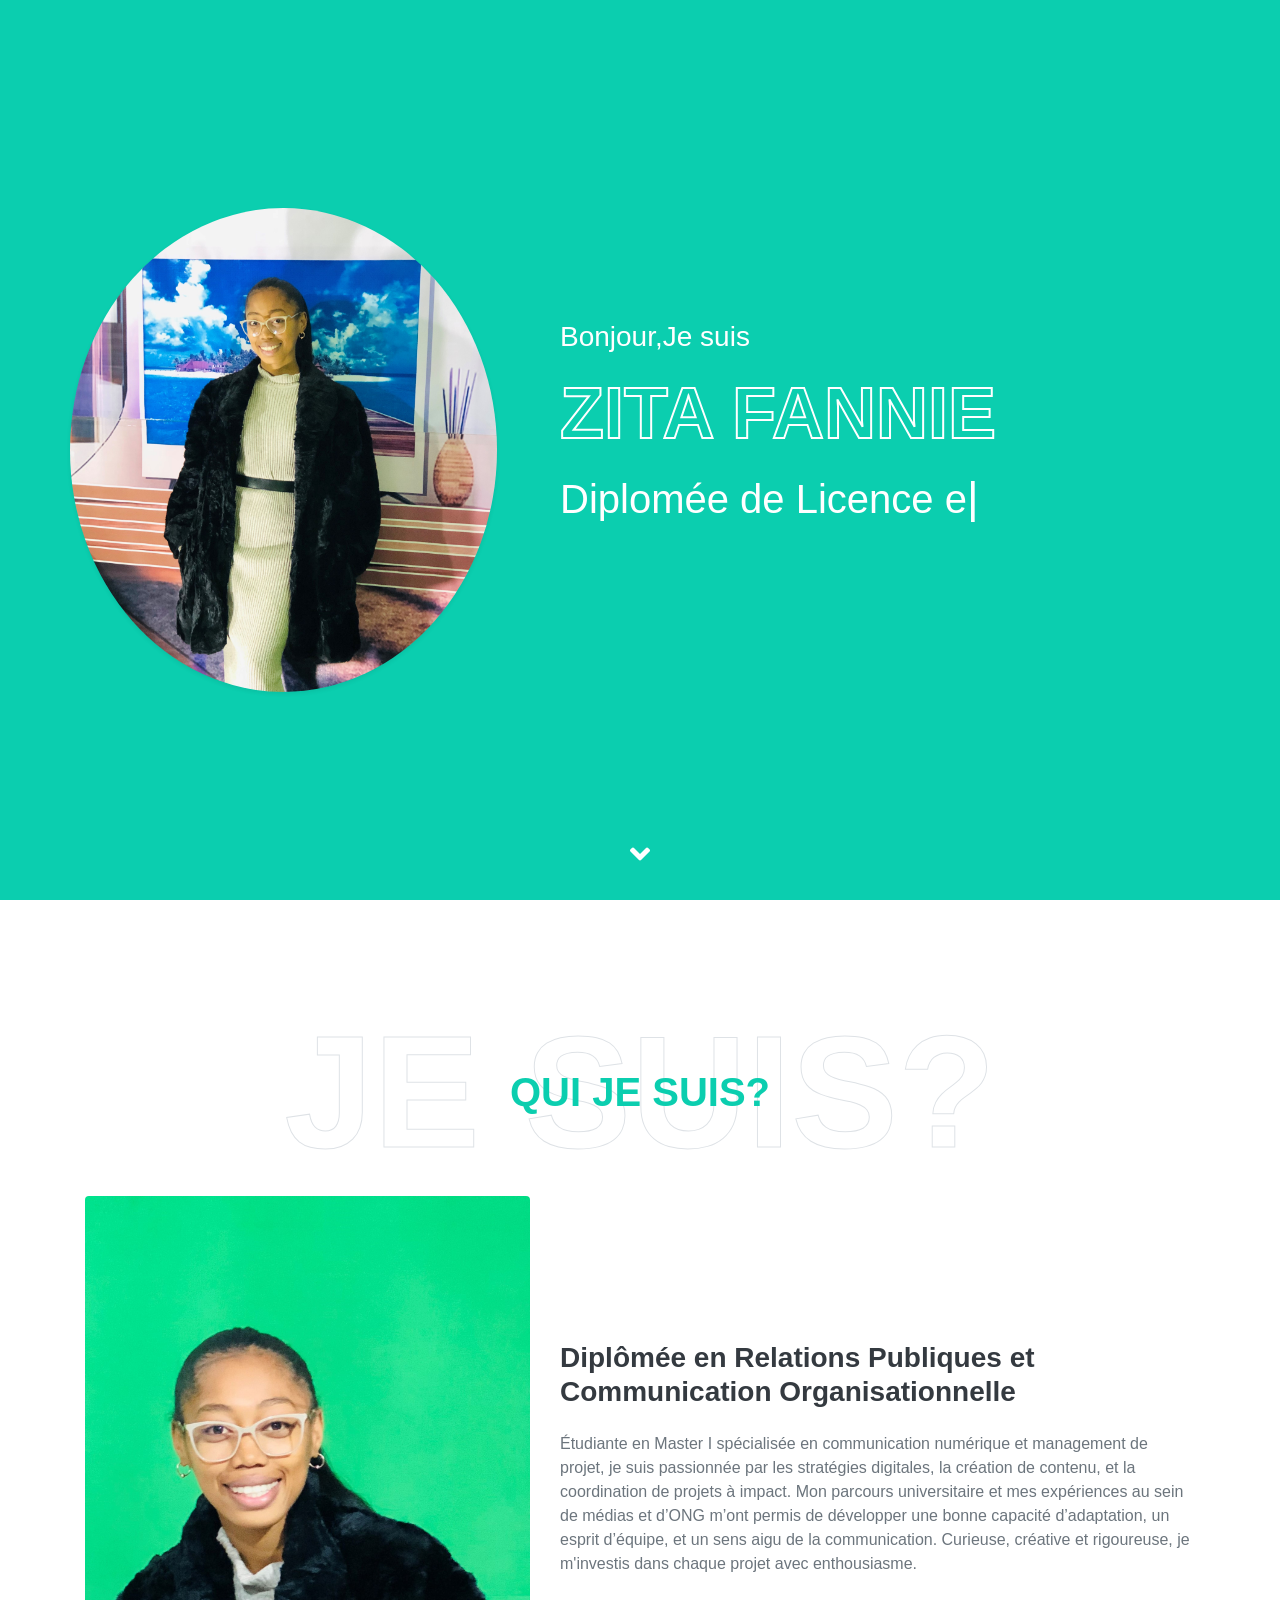
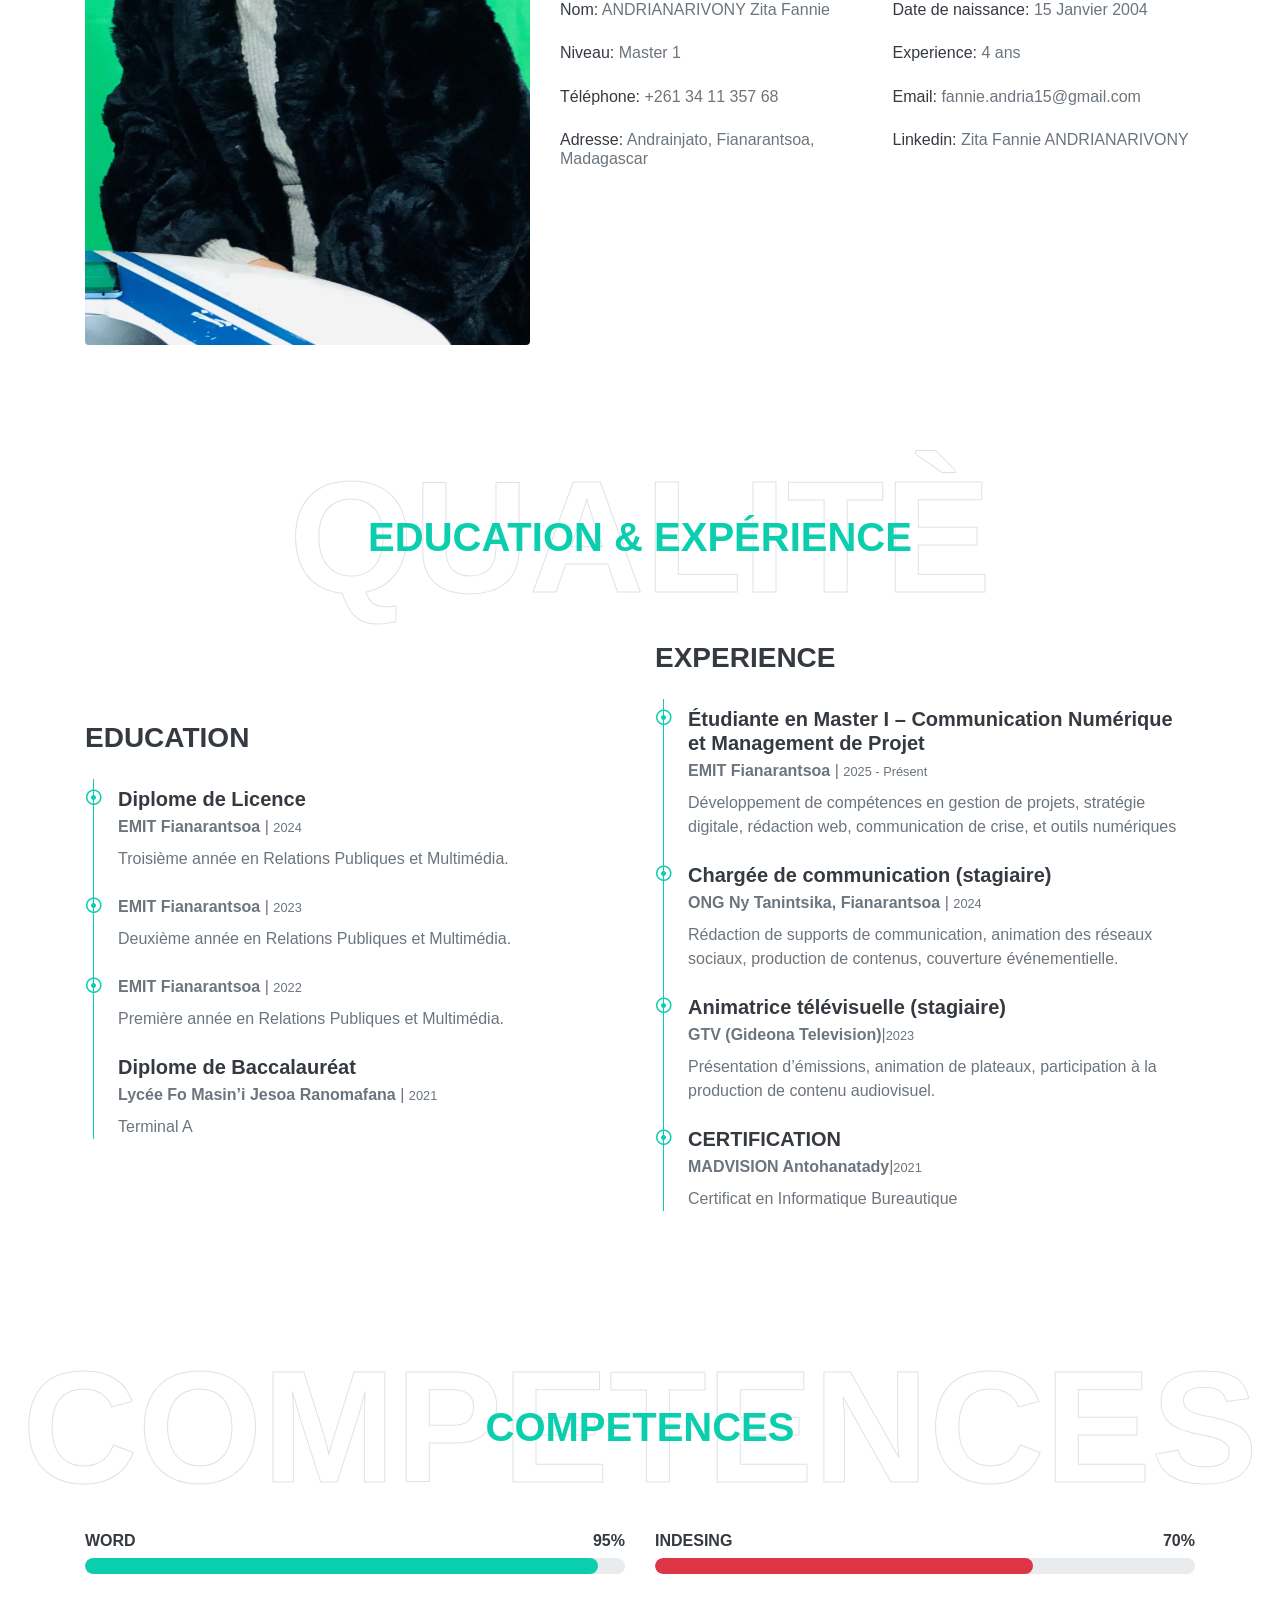
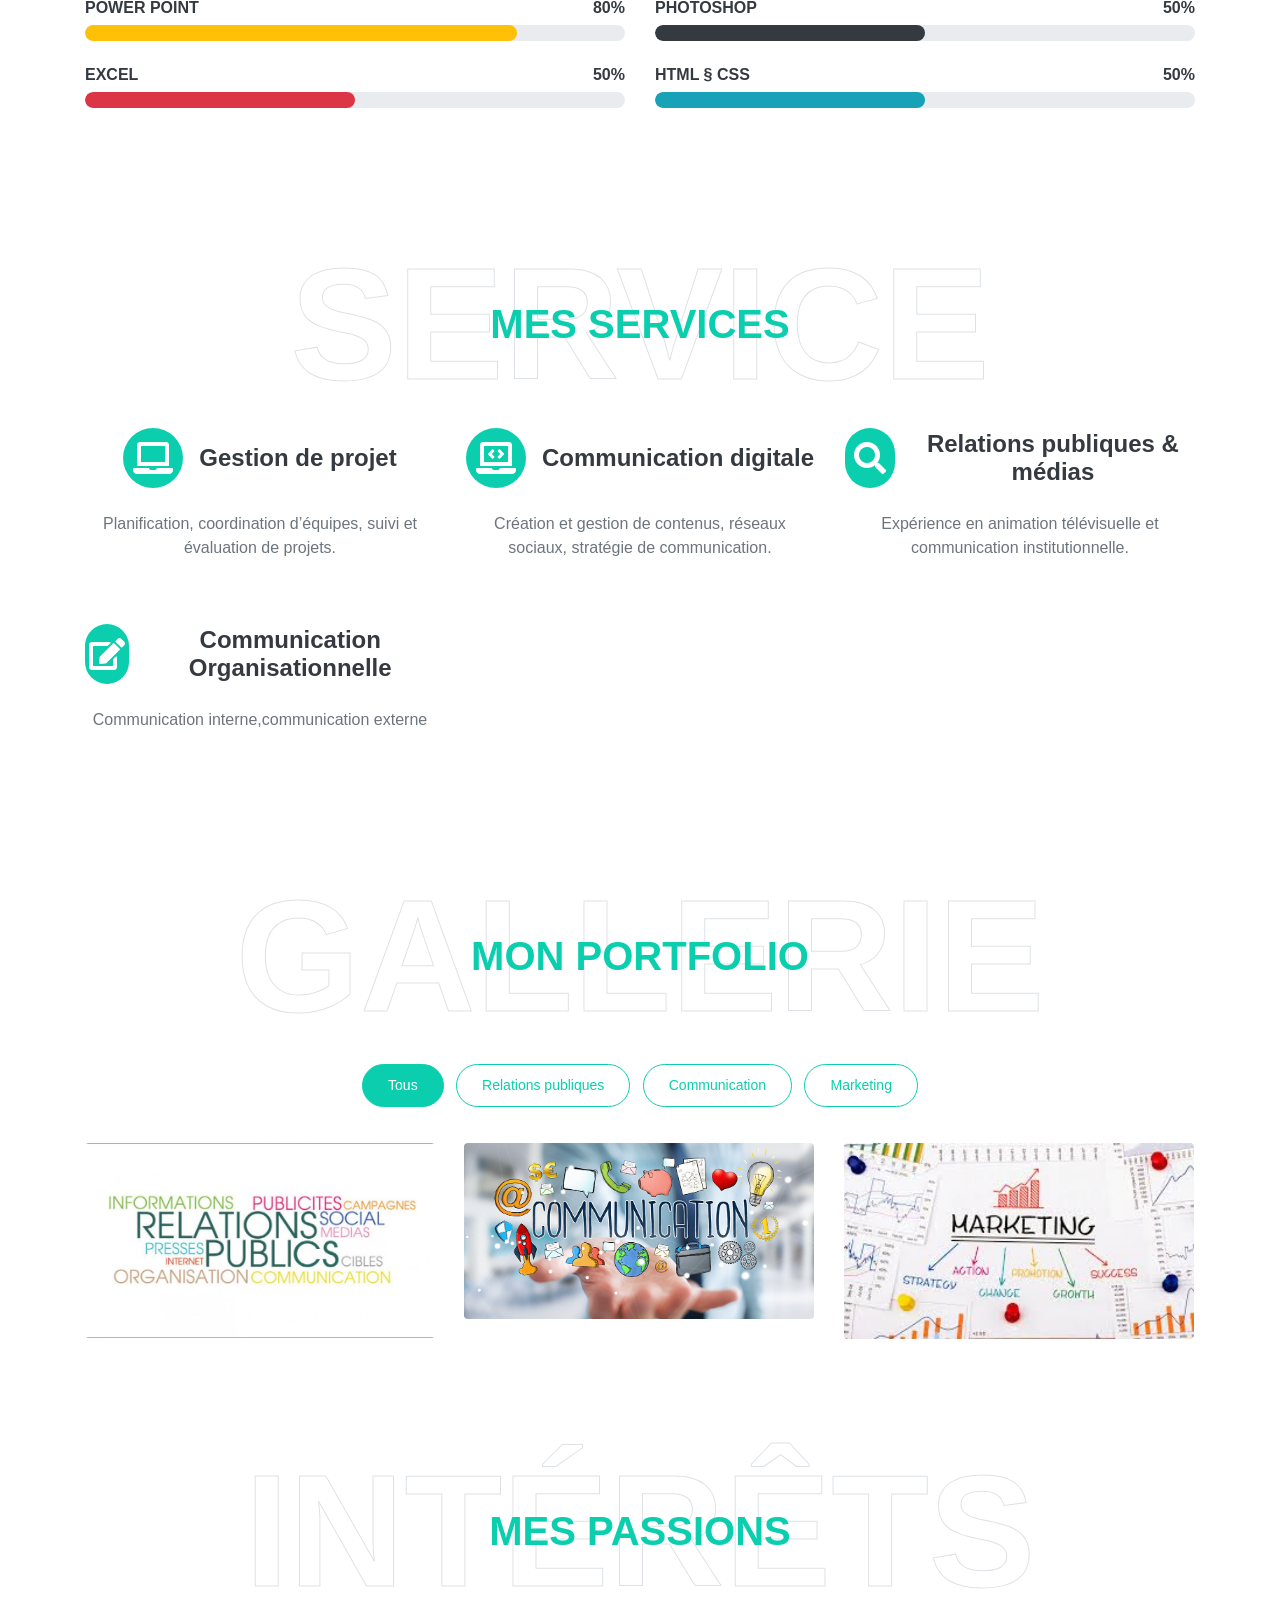
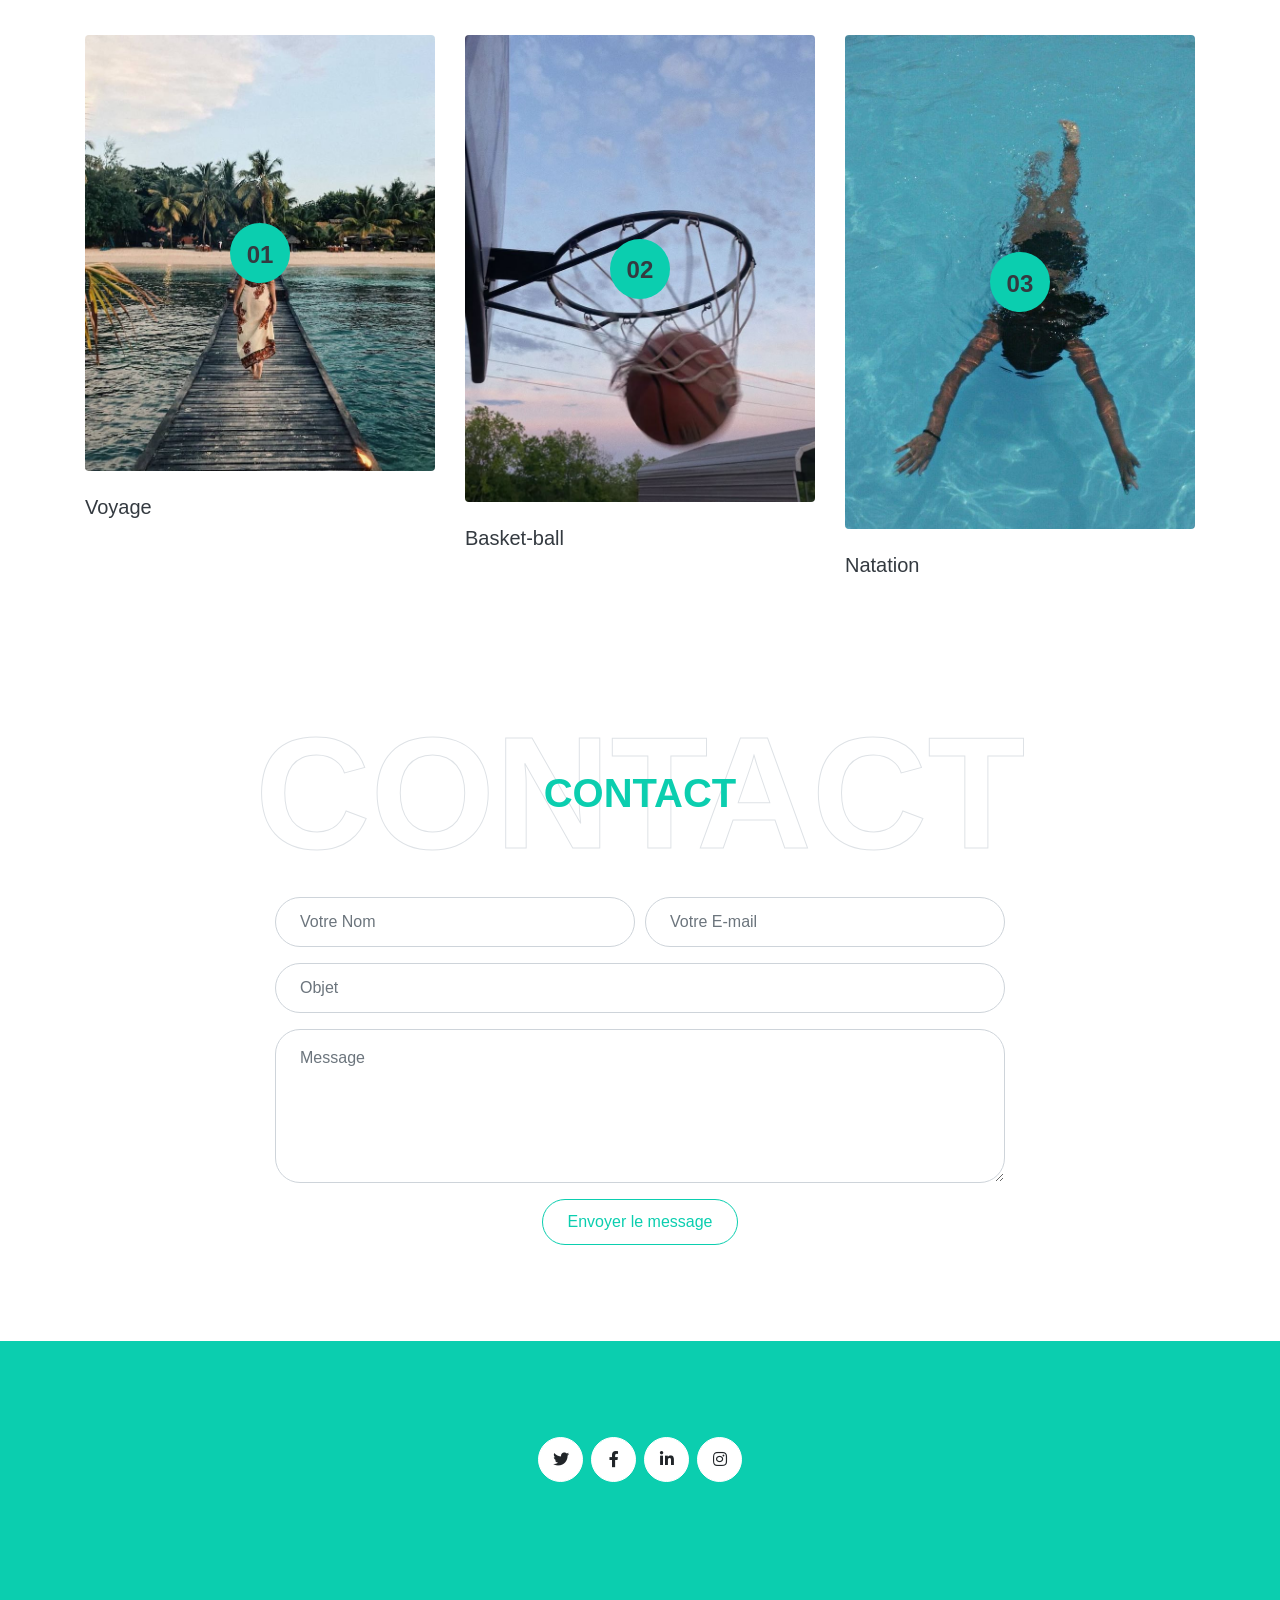
==== commit b942e693: "zitafannie.github.io" ====
--- a/index.html
+++ b/index.html
@@ -345,36 +345,6 @@
                         <img class="img-fluid rounded w-100" src="img/MARKETING.jfif" alt="">
                         <div class="portfolio-btn bg-primary d-flex align-items-center justify-content-center">
                             <a href="img/MARKETING.jfif" data-lightbox="portfolio">
-                                <i class="fa fa-plus text-white" style="font-size: 60px;"></i>
-                            </a>
-                        </div>
-                    </div>
-                </div>
-                <div class="col-lg-4 col-md-6 mb-4 portfolio-item first">
-                    <div class="position-relative overflow-hidden mb-2">
-                        <img class="img-fluid rounded w-100" src="img/relations publiques.jpg" alt="">
-                        <div class="portfolio-btn bg-primary d-flex align-items-center justify-content-center">
-                            <a href="img/relations publiques.jpg" data-lightbox="portfolio">
-                                <i class="fa fa-plus text-white" style="font-size: 60px;"></i>
-                            </a>
-                        </div>
-                    </div>
-                </div>
-                <div class="col-lg-4 col-md-6 mb-4 portfolio-item second">
-                    <div class="position-relative overflow-hidden mb-2">
-                        <img class="img-fluid rounded w-100" src="img/portfolio-5.jpg" alt="">
-                        <div class="portfolio-btn bg-primary d-flex align-items-center justify-content-center">
-                            <a href="img/portfolio-5.jpg" data-lightbox="portfolio">
-                                <i class="fa fa-plus text-white" style="font-size: 60px;"></i>
-                            </a>
-                        </div>
-                    </div>
-                </div>
-                <div class="col-lg-4 col-md-6 mb-4 portfolio-item third">
-                    <div class="position-relative overflow-hidden mb-2">
-                        <img class="img-fluid rounded w-100" src="img/portfolio-6.jpg" alt="">
-                        <div class="portfolio-btn bg-primary d-flex align-items-center justify-content-center">
-                            <a href="img/portfolio-6.jpg" data-lightbox="portfolio">
                                 <i class="fa fa-plus text-white" style="font-size: 60px;"></i>
                             </a>
                         </div>
--- a/css/style.css
+++ b/css/style.css
@@ -152,13 +152,13 @@
 }
 
 a {
-  color: #0BCEAF;
+  color: #343a40;
   text-decoration: none;
   background-color: transparent;
 }
 
 a:hover {
-  color: #078571;
+  color: #343a40;
   text-decoration: underline;
 }
 
@@ -2483,7 +2483,7 @@
 .btn-info {
   color: #fff;
   background-color: #17a2b8;
-  border-color: #17a2b8;
+  border-color: #12b2ca;
 }
 
 .btn-info:hover {
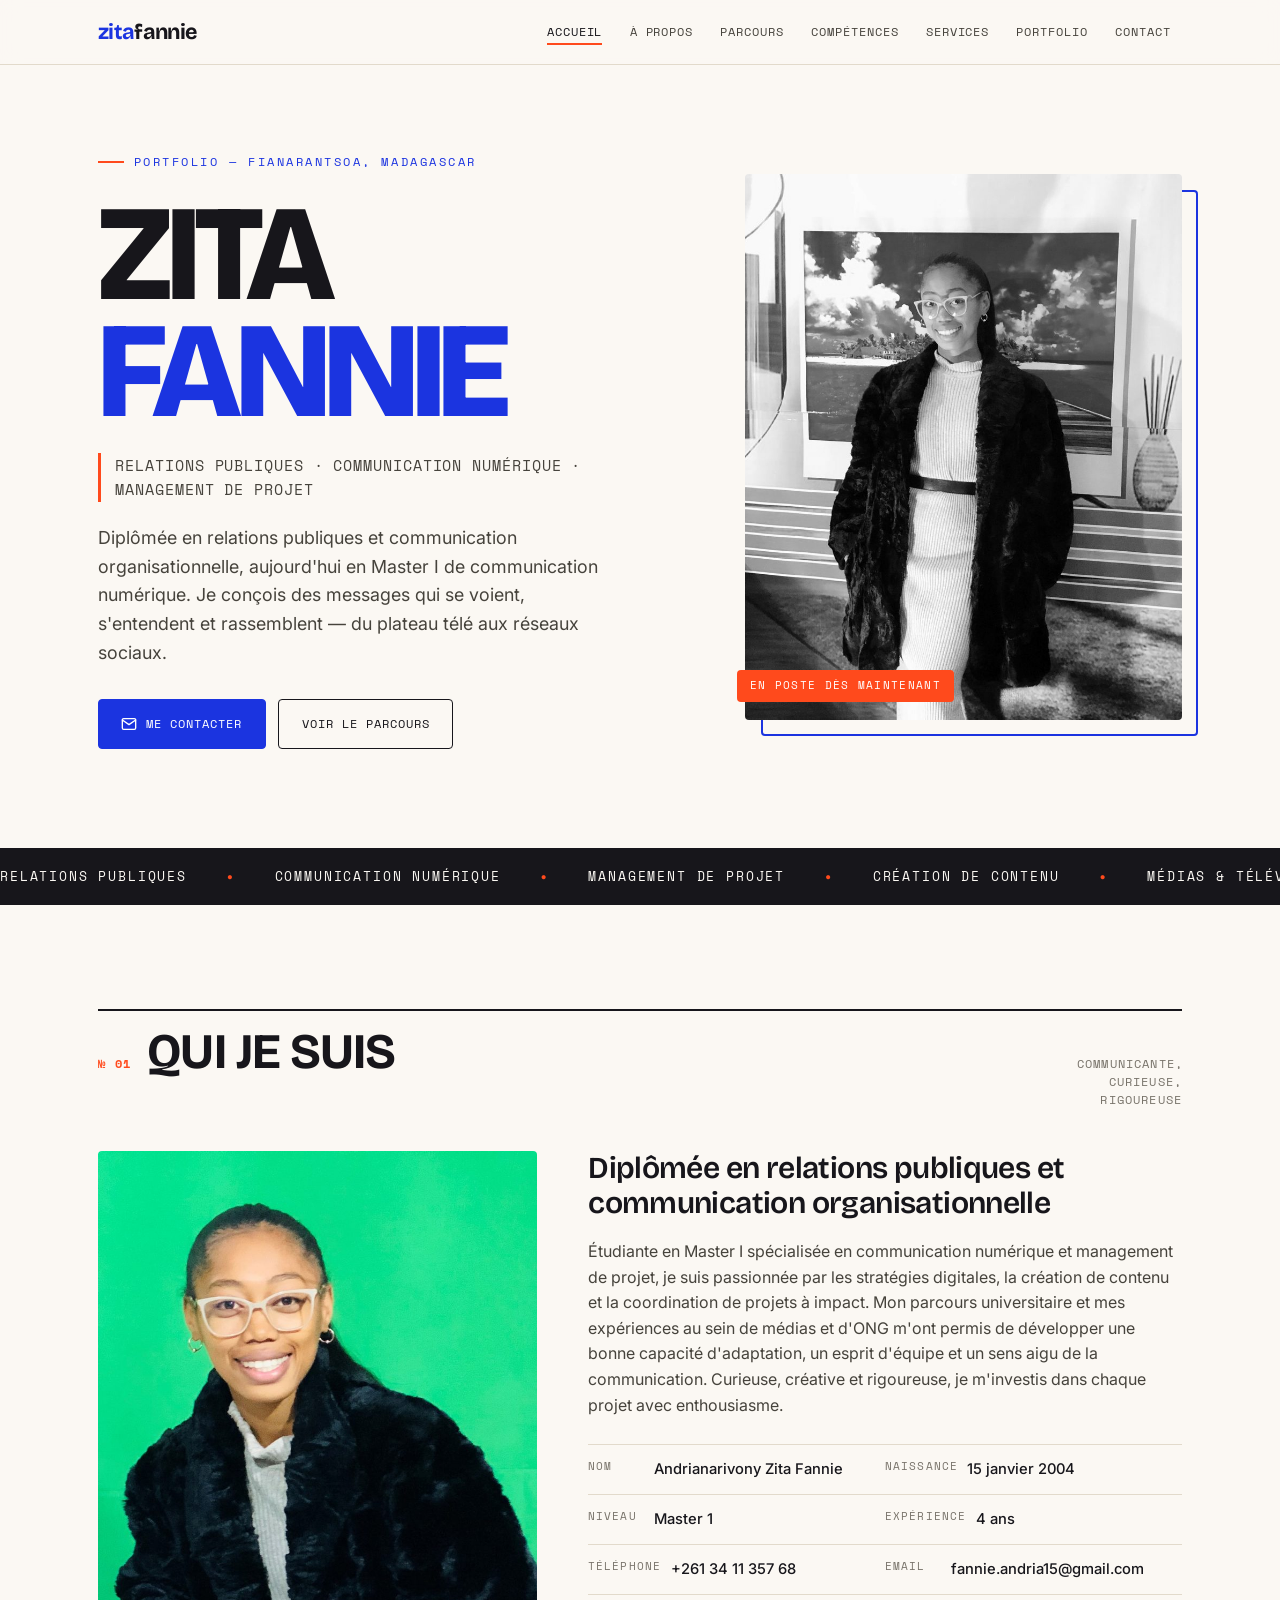
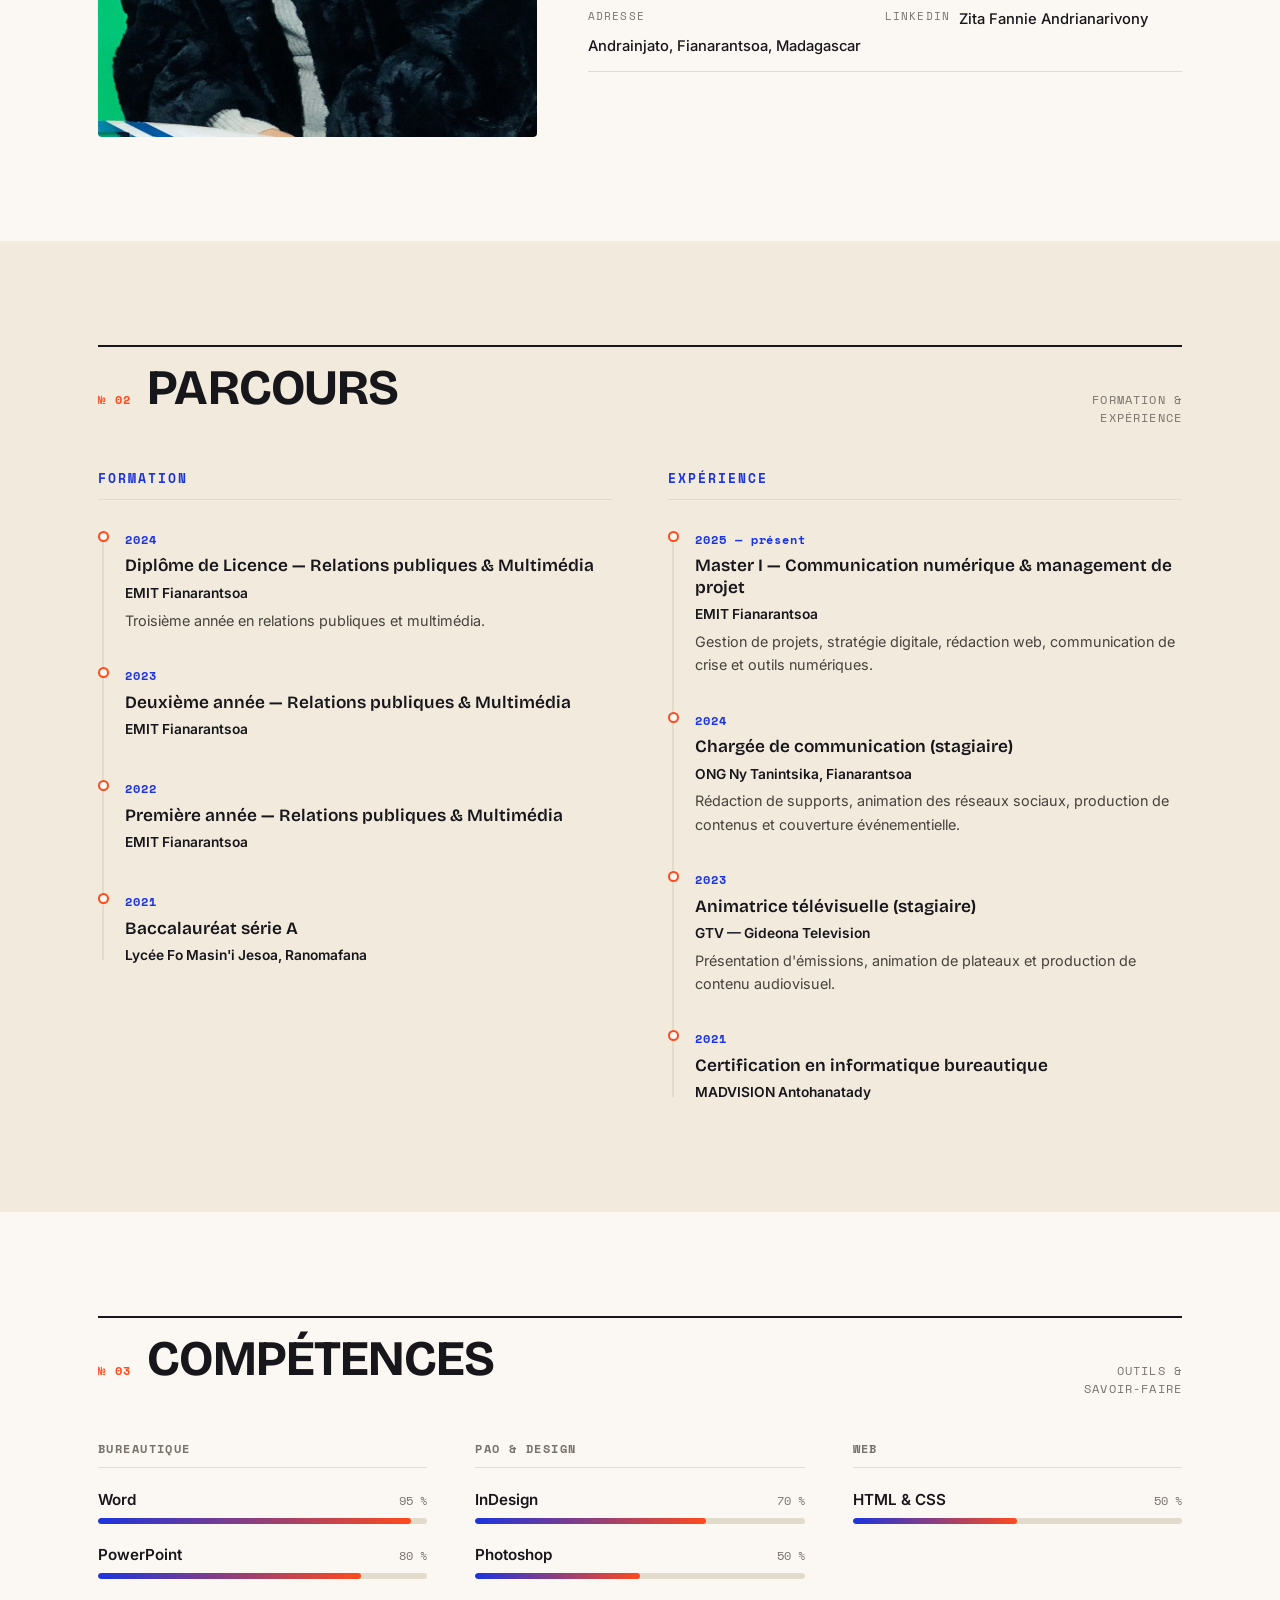
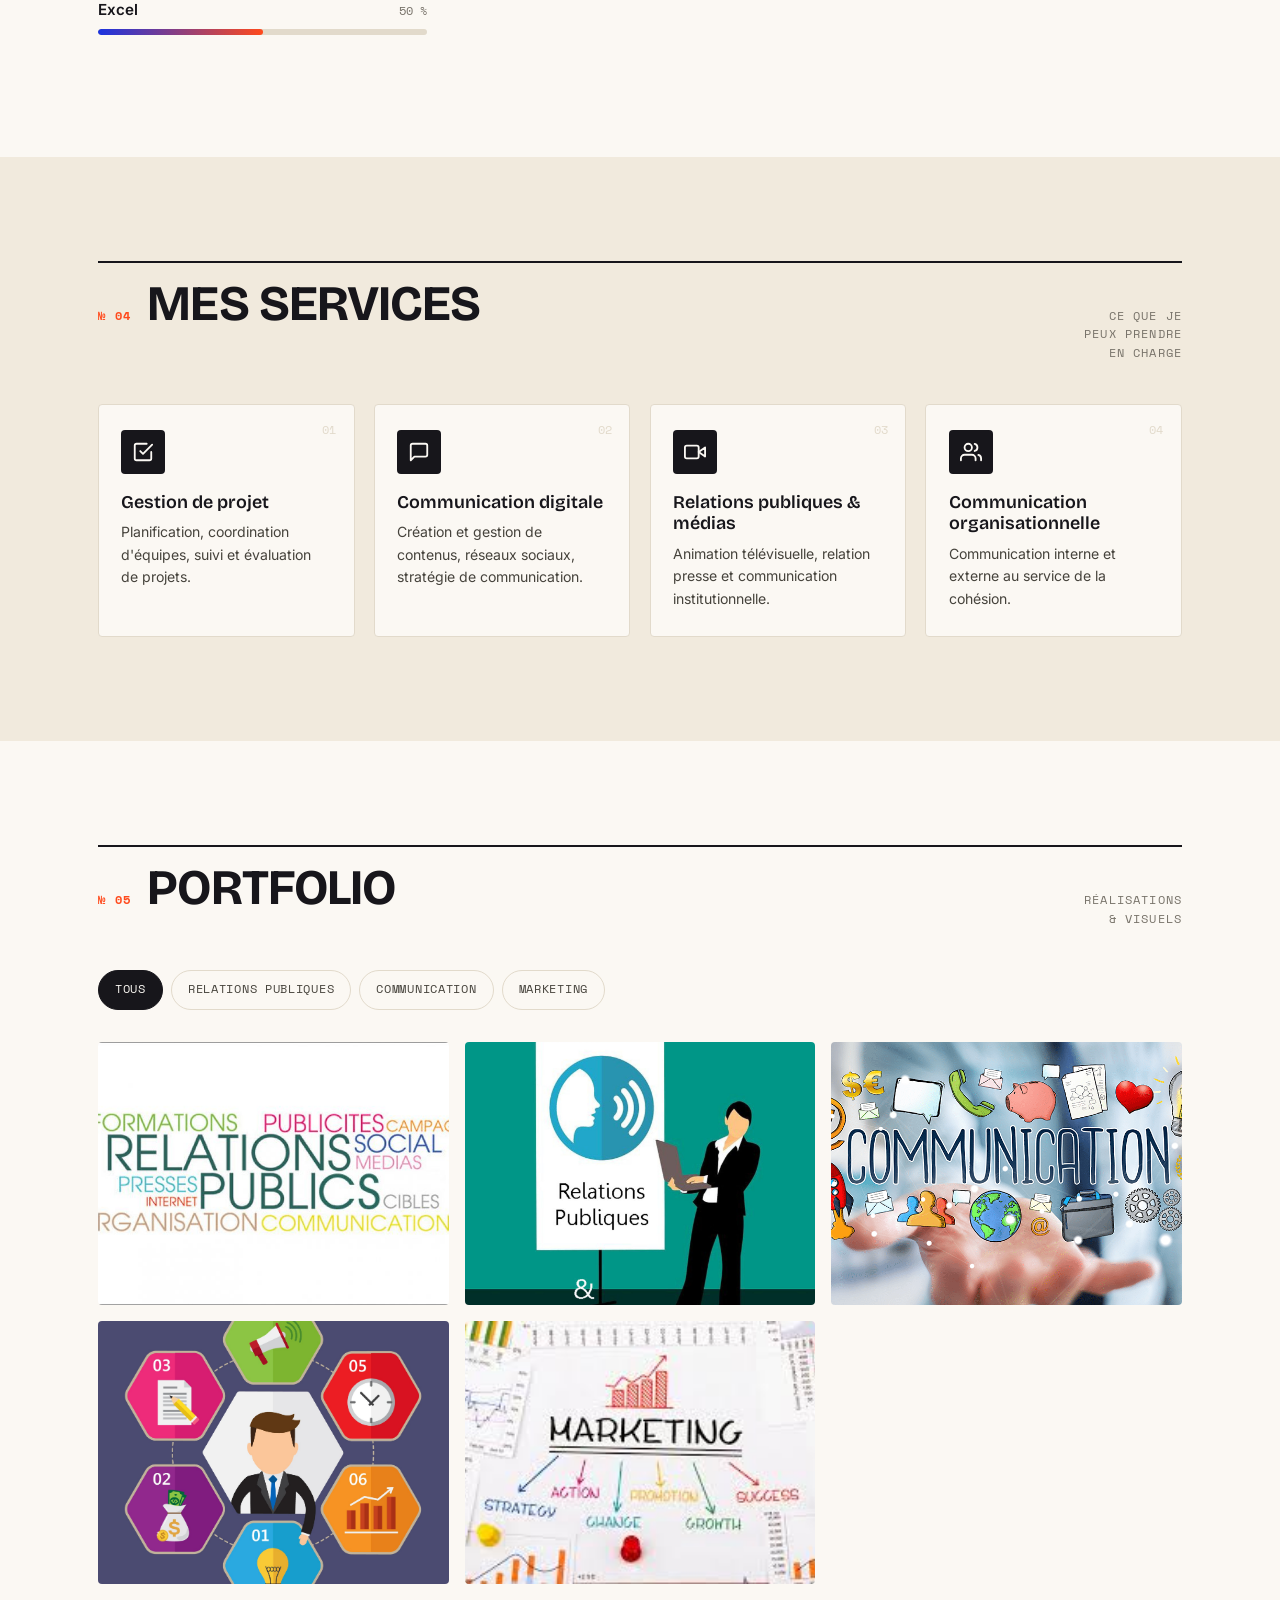
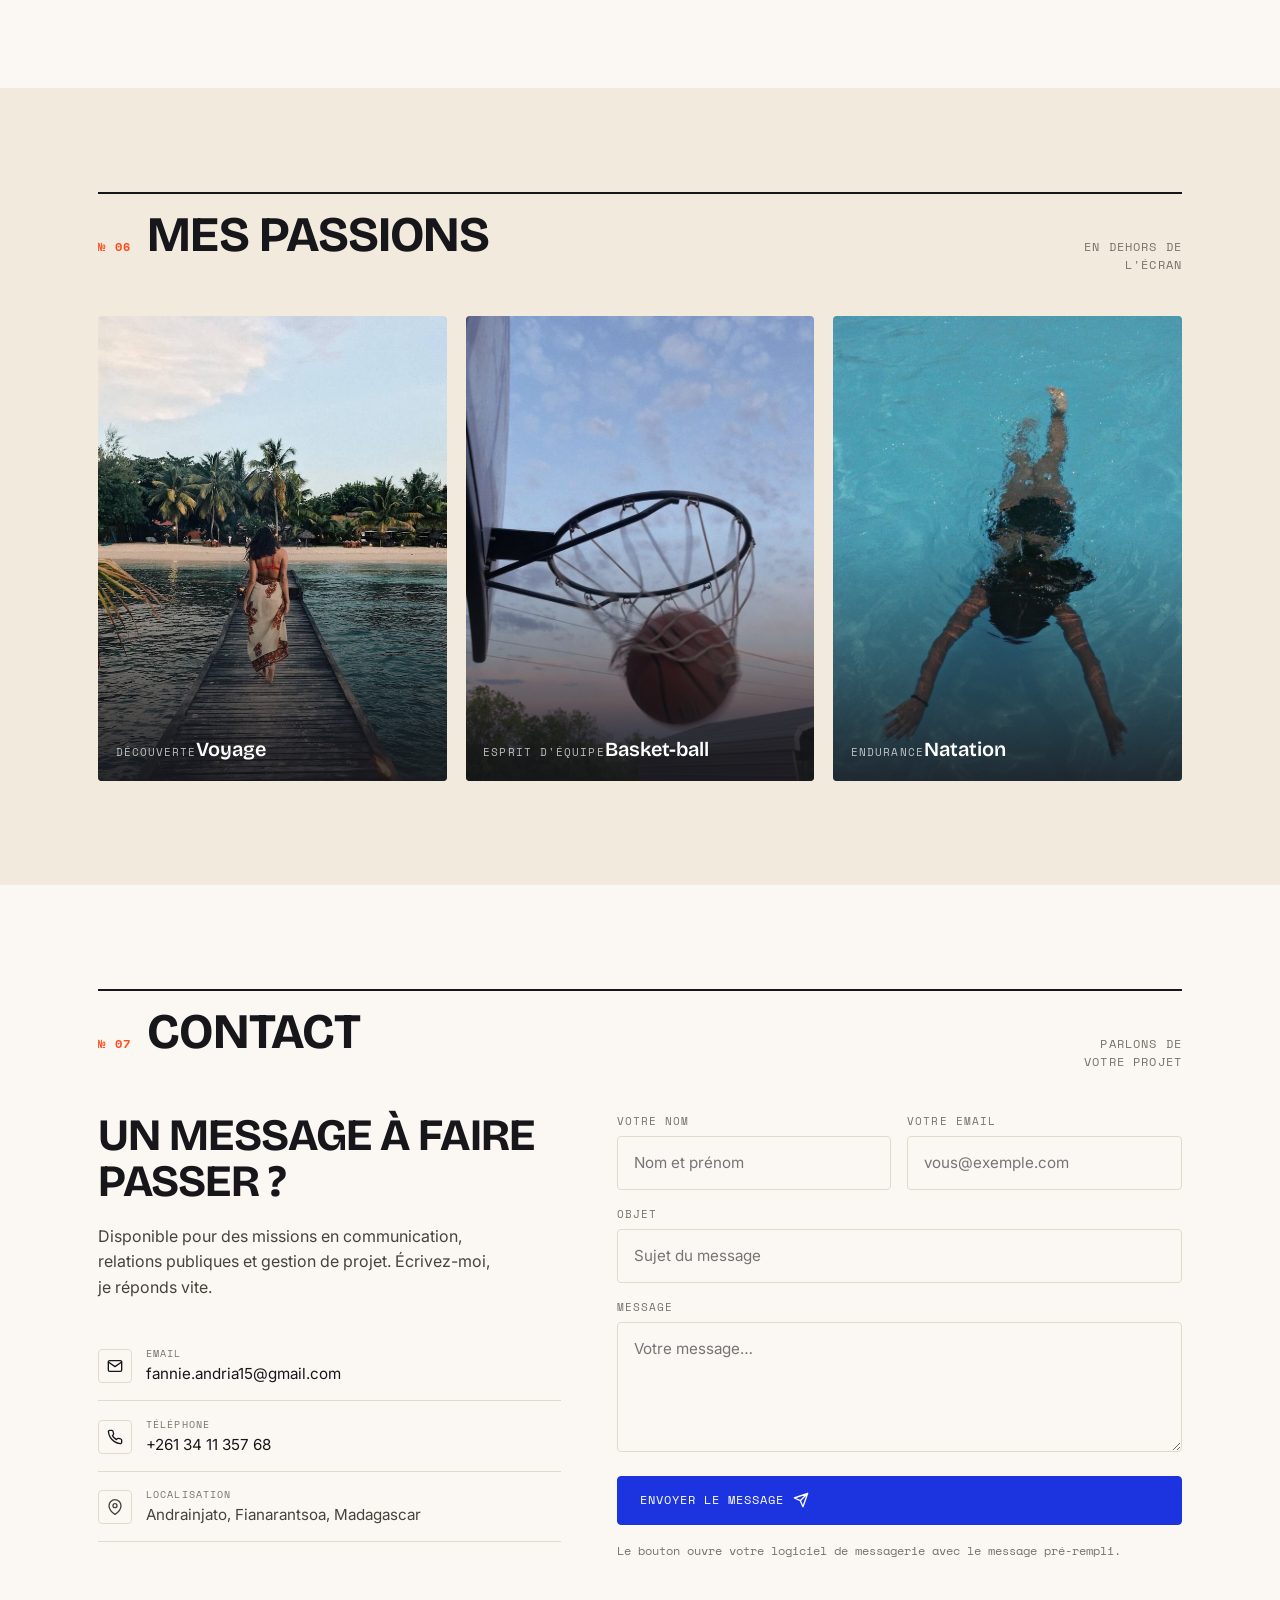
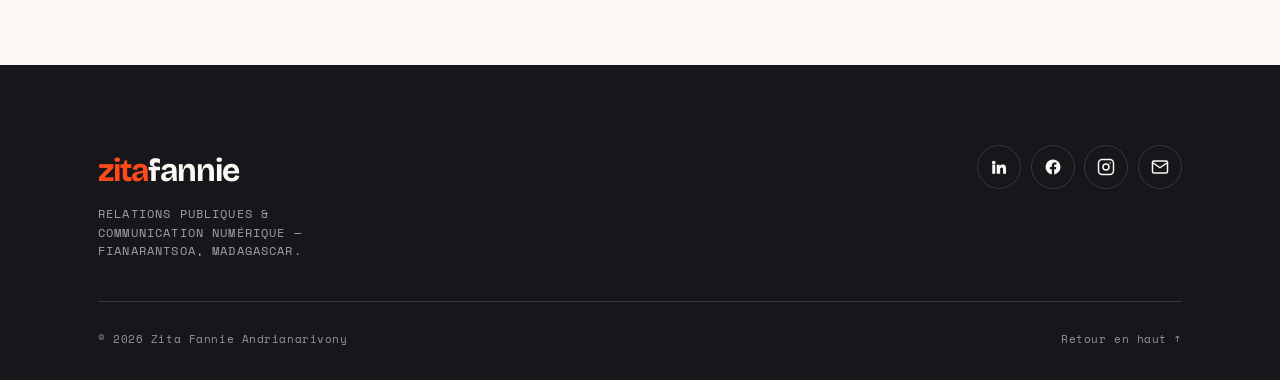
==== commit 5cefb370: "Refonte éditoriale du portfolio + optimisations - Nouvelle identité visuelle « La Rédaction » (Brico" ====
--- a/index.html
+++ b/index.html
@@ -1,485 +1,413 @@
 <!DOCTYPE html>
-<html lang="en">
+<html lang="fr">
 
 <head>
     <meta charset="utf-8">
-    <title>Zitafannie</title>
-    <meta content="width=device-width, initial-scale=1.0" name="viewport">
-    <meta content="Free HTML Templates" name="keywords">
-    <meta content="Free HTML Templates" name="description">
-
-    <!-- Favicon -->
-    <link href="img/favicon.ico" rel="icon">
-
-    <!-- Google Web Fonts -->
-    <link rel="preconnect" href="https://fonts.gstatic.com">
-    <link href="https://fonts.googleapis.com/css2?family=Roboto:wght@300;400;500;700;900&display=swap" rel="stylesheet"> 
-
-    <!-- Font Awesome -->
-    <link href="https://cdnjs.cloudflare.com/ajax/libs/font-awesome/5.10.0/css/all.min.css" rel="stylesheet">
-
-    <!-- Libraries Stylesheet -->
-    <link href="lib/owlcarousel/assets/owl.carousel.min.css" rel="stylesheet">
-    <link href="lib/lightbox/css/lightbox.min.css" rel="stylesheet">
-
-    <!-- Customized Bootstrap Stylesheet -->
-    <link href="css/style.css" rel="stylesheet">
+    <title>Zita Fannie — Relations publiques & communication numérique</title>
+    <meta name="viewport" content="width=device-width, initial-scale=1.0">
+    <meta name="description" content="Portfolio de Zita Fannie Andrianarivony — chargée de communication et relations publiques à Fianarantsoa, Madagascar. Communication numérique, création de contenu, gestion de projet et médias.">
+    <meta name="author" content="Zita Fannie Andrianarivony">
+
+    <!-- Open Graph -->
+    <meta property="og:type" content="website">
+    <meta property="og:title" content="Zita Fannie — Relations publiques & communication numérique">
+    <meta property="og:description" content="Chargée de communication et relations publiques à Fianarantsoa, Madagascar.">
+    <meta property="og:image" content="img/hero.jpg">
+
+    <link rel="icon" href="img/favicon.ico">
+
+    <!-- Google Fonts : Bricolage Grotesque (titrage) · Inter (corps) · Space Mono (labels) -->
+    <link rel="preconnect" href="https://fonts.googleapis.com">
+    <link rel="preconnect" href="https://fonts.gstatic.com" crossorigin>
+    <link href="https://fonts.googleapis.com/css2?family=Bricolage+Grotesque:opsz,wght@12..96,400..800&family=Inter:wght@400;500;600;700&family=Space+Mono:wght@400;700&display=swap" rel="stylesheet">
+
+    <link href="css/refonte.css" rel="stylesheet">
 </head>
 
-<body data-spy="scroll" data-target=".navbar" data-offset="51">
-    <!-- Navbar Start -->
-    <nav class="navbar fixed-top shadow-sm navbar-expand-lg bg-light navbar-light py-3 py-lg-0 px-lg-5">
-        <a href="index.html" class="navbar-brand ml-lg-3">
-            <h1 class="m-0 display-5"><span class="text-primary">zita</span>fannie</h1>
-        </a>
-        <button type="button" class="navbar-toggler" data-toggle="collapse" data-target="#navbarCollapse">
-            <span class="navbar-toggler-icon"></span>
-        </button>
-        <div class="collapse navbar-collapse px-lg-3" id="navbarCollapse">
-            <div class="navbar-nav m-auto py-0">
-                <a href="#home" class="nav-item nav-link active">Accueil</a>
-                <a href="#about" class="nav-item nav-link">A Propos</a>
-                <a href="#qualification" class="nav-item nav-link">Qualitè</a>
-                <a href="#skill" class="nav-item nav-link">Compétence </a>
-                <a href="#service" class="nav-item nav-link">Service</a>
-                <a href="#portfolio" class="nav-item nav-link">Portfolio</a>
-                <a href="#blog" class="nav-item nav-link">Intérêts</a>
-                <a href="#contact" class="nav-item nav-link">Contact</a>
-            </div>
+<body>
+    <a href="#accueil" class="skip">Aller au contenu</a>
+
+    <!-- ===================== Masthead / Nav ===================== -->
+    <header class="masthead">
+        <div class="wrap bar">
+            <a href="#accueil" class="logo"><b>zita</b>fannie</a>
+            <nav class="nav-links" aria-label="Navigation principale">
+                <a href="#accueil" class="active">Accueil</a>
+                <a href="#apropos">À propos</a>
+                <a href="#parcours">Parcours</a>
+                <a href="#competences">Compétences</a>
+                <a href="#services">Services</a>
+                <a href="#portfolio">Portfolio</a>
+                <a href="#contact">Contact</a>
+            </nav>
+            <button class="nav-toggle" aria-label="Ouvrir le menu" aria-expanded="false" aria-controls="mobile-menu">
+                <span></span><span></span><span></span>
+            </button>
         </div>
-    </nav>
-    <!-- Navbar End -->
-
-
-    <!-- Video Modal Start -->
-    <div class="modal fade" id="videoModal" tabindex="-1" role="dialog" aria-labelledby="exampleModalLabel" aria-hidden="true">
-        <div class="modal-dialog" role="document">
-            <div class="modal-content">
-                <div class="modal-body">
-                    <button type="button" class="close" data-dismiss="modal" aria-label="Close">
-                        <span aria-hidden="true">&times;</span>
-                    </button>        
-                    <!-- 16:9 aspect ratio -->
-                    <div class="embed-responsive embed-responsive-16by9">
-                        <iframe class="embed-responsive-item" src="" id="video"  allowscriptaccess="always" allow="autoplay"></iframe>
-                    </div>
-                </div>
+        <nav class="mobile-menu" id="mobile-menu" aria-label="Menu mobile">
+            <a href="#accueil"><span>Accueil</span><span class="idx">00</span></a>
+            <a href="#apropos"><span>À propos</span><span class="idx">01</span></a>
+            <a href="#parcours"><span>Parcours</span><span class="idx">02</span></a>
+            <a href="#competences"><span>Compétences</span><span class="idx">03</span></a>
+            <a href="#services"><span>Services</span><span class="idx">04</span></a>
+            <a href="#portfolio"><span>Portfolio</span><span class="idx">05</span></a>
+            <a href="#contact"><span>Contact</span><span class="idx">07</span></a>
+        </nav>
+    </header>
+
+    <main id="main">
+
+        <!-- ===================== Hero ===================== -->
+        <section class="hero" id="accueil">
+            <div class="wrap">
+                <div class="hero-grid">
+                    <div>
+                        <p class="kicker hero-kicker">Portfolio — Fianarantsoa, Madagascar</p>
+                        <h1>Zita<span class="l2">Fannie</span></h1>
+                        <p class="role">Relations publiques · Communication numérique · Management de projet</p>
+                        <p class="lead">Diplômée en relations publiques et communication organisationnelle, aujourd'hui en Master&nbsp;I de communication numérique. Je conçois des messages qui se voient, s'entendent et rassemblent — du plateau télé aux réseaux sociaux.</p>
+                        <div class="hero-cta">
+                            <a href="#contact" class="btn btn-primary">
+                                <svg viewBox="0 0 24 24" fill="none" stroke="currentColor" stroke-width="2" stroke-linecap="round" stroke-linejoin="round"><path d="M4 4h16v16H4z" stroke="none"/><path d="M22 6l-10 7L2 6"/><rect x="2" y="4" width="20" height="16" rx="2"/></svg>
+                                Me contacter
+                            </a>
+                            <a href="#parcours" class="btn btn-ghost">Voir le parcours</a>
+                        </div>
+                    </div>
+                    <div class="portrait reveal">
+                        <img src="img/hero.jpg" width="640" height="800" fetchpriority="high"
+                             alt="Portrait de Zita Fannie Andrianarivony">
+                        <span class="tag">En poste dès maintenant</span>
+                    </div>
+                </div>
+            </div>
+        </section>
+
+        <!-- ===================== Ticker (signature) ===================== -->
+        <div class="ticker" aria-hidden="true">
+            <div class="ticker-track">
+                <span>Relations publiques</span><span>Communication numérique</span><span>Management de projet</span><span>Création de contenu</span><span>Médias &amp; télévision</span><span>Communication de crise</span>
+                <span>Relations publiques</span><span>Communication numérique</span><span>Management de projet</span><span>Création de contenu</span><span>Médias &amp; télévision</span><span>Communication de crise</span>
             </div>
         </div>
+
+        <!-- ===================== À propos ===================== -->
+        <section class="section" id="apropos">
+            <div class="wrap">
+                <div class="rubrique reveal">
+                    <span class="no">№ 01</span>
+                    <h2>Qui je suis</h2>
+                    <span class="aside">Communicante, curieuse, rigoureuse</span>
+                </div>
+                <div class="about-grid">
+                    <div class="about-photo reveal">
+                        <img src="img/about.jpg" width="600" height="800" loading="lazy"
+                             alt="Zita Fannie Andrianarivony en situation professionnelle">
+                    </div>
+                    <div class="about-body reveal">
+                        <h3>Diplômée en relations publiques et communication organisationnelle</h3>
+                        <p>Étudiante en Master&nbsp;I spécialisée en communication numérique et management de projet, je suis passionnée par les stratégies digitales, la création de contenu et la coordination de projets à impact. Mon parcours universitaire et mes expériences au sein de médias et d'ONG m'ont permis de développer une bonne capacité d'adaptation, un esprit d'équipe et un sens aigu de la communication. Curieuse, créative et rigoureuse, je m'investis dans chaque projet avec enthousiasme.</p>
+                        <dl class="fiche">
+                            <div><dt>Nom</dt><span class="v">Andrianarivony Zita Fannie</span></div>
+                            <div><dt>Naissance</dt><span class="v">15 janvier 2004</span></div>
+                            <div><dt>Niveau</dt><span class="v">Master&nbsp;1</span></div>
+                            <div><dt>Expérience</dt><span class="v">4 ans</span></div>
+                            <div><dt>Téléphone</dt><span class="v">+261 34 11 357 68</span></div>
+                            <div><dt>Email</dt><span class="v">fannie.andria15@gmail.com</span></div>
+                            <div><dt>Adresse</dt><span class="v">Andrainjato, Fianarantsoa, Madagascar</span></div>
+                            <div><dt>LinkedIn</dt><span class="v">Zita Fannie Andrianarivony</span></div>
+                        </dl>
+                    </div>
+                </div>
+            </div>
+        </section>
+
+        <!-- ===================== Parcours ===================== -->
+        <section class="section alt" id="parcours">
+            <div class="wrap">
+                <div class="rubrique reveal">
+                    <span class="no">№ 02</span>
+                    <h2>Parcours</h2>
+                    <span class="aside">Formation &amp; expérience</span>
+                </div>
+                <div class="two-col">
+                    <div class="reveal">
+                        <h3 class="col-title">Formation</h3>
+                        <div class="timeline">
+                            <div class="tl-item">
+                                <span class="year">2024</span>
+                                <h4>Diplôme de Licence — Relations publiques &amp; Multimédia</h4>
+                                <p class="org">EMIT Fianarantsoa</p>
+                                <p>Troisième année en relations publiques et multimédia.</p>
+                            </div>
+                            <div class="tl-item">
+                                <span class="year">2023</span>
+                                <h4>Deuxième année — Relations publiques &amp; Multimédia</h4>
+                                <p class="org">EMIT Fianarantsoa</p>
+                            </div>
+                            <div class="tl-item">
+                                <span class="year">2022</span>
+                                <h4>Première année — Relations publiques &amp; Multimédia</h4>
+                                <p class="org">EMIT Fianarantsoa</p>
+                            </div>
+                            <div class="tl-item">
+                                <span class="year">2021</span>
+                                <h4>Baccalauréat série A</h4>
+                                <p class="org">Lycée Fo Masin'i Jesoa, Ranomafana</p>
+                            </div>
+                        </div>
+                    </div>
+                    <div class="reveal">
+                        <h3 class="col-title">Expérience</h3>
+                        <div class="timeline">
+                            <div class="tl-item">
+                                <span class="year">2025 — présent</span>
+                                <h4>Master&nbsp;I — Communication numérique &amp; management de projet</h4>
+                                <p class="org">EMIT Fianarantsoa</p>
+                                <p>Gestion de projets, stratégie digitale, rédaction web, communication de crise et outils numériques.</p>
+                            </div>
+                            <div class="tl-item">
+                                <span class="year">2024</span>
+                                <h4>Chargée de communication (stagiaire)</h4>
+                                <p class="org">ONG Ny Tanintsika, Fianarantsoa</p>
+                                <p>Rédaction de supports, animation des réseaux sociaux, production de contenus et couverture événementielle.</p>
+                            </div>
+                            <div class="tl-item">
+                                <span class="year">2023</span>
+                                <h4>Animatrice télévisuelle (stagiaire)</h4>
+                                <p class="org">GTV — Gideona Television</p>
+                                <p>Présentation d'émissions, animation de plateaux et production de contenu audiovisuel.</p>
+                            </div>
+                            <div class="tl-item">
+                                <span class="year">2021</span>
+                                <h4>Certification en informatique bureautique</h4>
+                                <p class="org">MADVISION Antohanatady</p>
+                            </div>
+                        </div>
+                    </div>
+                </div>
+            </div>
+        </section>
+
+        <!-- ===================== Compétences ===================== -->
+        <section class="section" id="competences">
+            <div class="wrap">
+                <div class="rubrique reveal">
+                    <span class="no">№ 03</span>
+                    <h2>Compétences</h2>
+                    <span class="aside">Outils &amp; savoir-faire</span>
+                </div>
+                <div class="skills-grid reveal">
+                    <div class="skill-group">
+                        <h4>Bureautique</h4>
+                        <div class="meter"><div class="meter-head"><span class="name">Word</span><span class="val">95 %</span></div><div class="meter-bar"><i style="--lvl:95%"></i></div></div>
+                        <div class="meter"><div class="meter-head"><span class="name">PowerPoint</span><span class="val">80 %</span></div><div class="meter-bar"><i style="--lvl:80%"></i></div></div>
+                        <div class="meter"><div class="meter-head"><span class="name">Excel</span><span class="val">50 %</span></div><div class="meter-bar"><i style="--lvl:50%"></i></div></div>
+                    </div>
+                    <div class="skill-group">
+                        <h4>PAO &amp; Design</h4>
+                        <div class="meter"><div class="meter-head"><span class="name">InDesign</span><span class="val">70 %</span></div><div class="meter-bar"><i style="--lvl:70%"></i></div></div>
+                        <div class="meter"><div class="meter-head"><span class="name">Photoshop</span><span class="val">50 %</span></div><div class="meter-bar"><i style="--lvl:50%"></i></div></div>
+                    </div>
+                    <div class="skill-group">
+                        <h4>Web</h4>
+                        <div class="meter"><div class="meter-head"><span class="name">HTML &amp; CSS</span><span class="val">50 %</span></div><div class="meter-bar"><i style="--lvl:50%"></i></div></div>
+                    </div>
+                </div>
+            </div>
+        </section>
+
+        <!-- ===================== Services ===================== -->
+        <section class="section alt" id="services">
+            <div class="wrap">
+                <div class="rubrique reveal">
+                    <span class="no">№ 04</span>
+                    <h2>Mes services</h2>
+                    <span class="aside">Ce que je peux prendre en charge</span>
+                </div>
+                <div class="services-grid reveal">
+                    <article class="service">
+                        <span class="no">01</span>
+                        <span class="ico"><svg viewBox="0 0 24 24" fill="none" stroke="currentColor" stroke-width="2" stroke-linecap="round" stroke-linejoin="round"><path d="M9 11l3 3L22 4"/><path d="M21 12v7a2 2 0 0 1-2 2H5a2 2 0 0 1-2-2V5a2 2 0 0 1 2-2h11"/></svg></span>
+                        <h4>Gestion de projet</h4>
+                        <p>Planification, coordination d'équipes, suivi et évaluation de projets.</p>
+                    </article>
+                    <article class="service">
+                        <span class="no">02</span>
+                        <span class="ico"><svg viewBox="0 0 24 24" fill="none" stroke="currentColor" stroke-width="2" stroke-linecap="round" stroke-linejoin="round"><path d="M21 15a2 2 0 0 1-2 2H7l-4 4V5a2 2 0 0 1 2-2h14a2 2 0 0 1 2 2z"/></svg></span>
+                        <h4>Communication digitale</h4>
+                        <p>Création et gestion de contenus, réseaux sociaux, stratégie de communication.</p>
+                    </article>
+                    <article class="service">
+                        <span class="no">03</span>
+                        <span class="ico"><svg viewBox="0 0 24 24" fill="none" stroke="currentColor" stroke-width="2" stroke-linecap="round" stroke-linejoin="round"><path d="M23 7l-7 5 7 5V7z"/><rect x="1" y="5" width="15" height="14" rx="2"/></svg></span>
+                        <h4>Relations publiques &amp; médias</h4>
+                        <p>Animation télévisuelle, relation presse et communication institutionnelle.</p>
+                    </article>
+                    <article class="service">
+                        <span class="no">04</span>
+                        <span class="ico"><svg viewBox="0 0 24 24" fill="none" stroke="currentColor" stroke-width="2" stroke-linecap="round" stroke-linejoin="round"><path d="M17 21v-2a4 4 0 0 0-4-4H5a4 4 0 0 0-4 4v2"/><circle cx="9" cy="7" r="4"/><path d="M23 21v-2a4 4 0 0 0-3-3.87"/><path d="M16 3.13a4 4 0 0 1 0 7.75"/></svg></span>
+                        <h4>Communication organisationnelle</h4>
+                        <p>Communication interne et externe au service de la cohésion.</p>
+                    </article>
+                </div>
+            </div>
+        </section>
+
+        <!-- ===================== Portfolio ===================== -->
+        <section class="section" id="portfolio">
+            <div class="wrap">
+                <div class="rubrique reveal">
+                    <span class="no">№ 05</span>
+                    <h2>Portfolio</h2>
+                    <span class="aside">Réalisations &amp; visuels</span>
+                </div>
+                <div class="filters reveal" role="group" aria-label="Filtrer le portfolio">
+                    <button class="active" data-filter="all">Tous</button>
+                    <button data-filter="rp">Relations publiques</button>
+                    <button data-filter="com">Communication</button>
+                    <button data-filter="mkt">Marketing</button>
+                </div>
+                <div class="gallery reveal">
+                    <button class="gal-item" data-cat="rp" data-full="img/Relations%20publique.jpg">
+                        <img src="img/Relations%20publique.jpg" loading="lazy" alt="Visuel de relations publiques">
+                        <span class="cap"><span class="t">Relations publiques</span><span class="plus"><svg viewBox="0 0 24 24" fill="none" stroke="currentColor" stroke-width="2"><path d="M12 5v14M5 12h14"/></svg></span></span>
+                    </button>
+                    <button class="gal-item" data-cat="rp" data-full="img/relations%20publiques.jpg">
+                        <img src="img/relations%20publiques.jpg" loading="lazy" alt="Campagne de relations publiques">
+                        <span class="cap"><span class="t">Relations publiques</span><span class="plus"><svg viewBox="0 0 24 24" fill="none" stroke="currentColor" stroke-width="2"><path d="M12 5v14M5 12h14"/></svg></span></span>
+                    </button>
+                    <button class="gal-item" data-cat="com" data-full="img/communication.png">
+                        <img src="img/communication.png" loading="lazy" alt="Support de communication digitale">
+                        <span class="cap"><span class="t">Communication</span><span class="plus"><svg viewBox="0 0 24 24" fill="none" stroke="currentColor" stroke-width="2"><path d="M12 5v14M5 12h14"/></svg></span></span>
+                    </button>
+                    <button class="gal-item" data-cat="com" data-full="img/Gestion%20de%20projet.jpg">
+                        <img src="img/Gestion%20de%20projet.jpg" loading="lazy" alt="Visuel de gestion de projet">
+                        <span class="cap"><span class="t">Gestion de projet</span><span class="plus"><svg viewBox="0 0 24 24" fill="none" stroke="currentColor" stroke-width="2"><path d="M12 5v14M5 12h14"/></svg></span></span>
+                    </button>
+                    <button class="gal-item" data-cat="mkt" data-full="img/MARKETING.jfif">
+                        <img src="img/MARKETING.jfif" loading="lazy" alt="Visuel marketing">
+                        <span class="cap"><span class="t">Marketing</span><span class="plus"><svg viewBox="0 0 24 24" fill="none" stroke="currentColor" stroke-width="2"><path d="M12 5v14M5 12h14"/></svg></span></span>
+                    </button>
+                </div>
+            </div>
+        </section>
+
+        <!-- ===================== Intérêts ===================== -->
+        <section class="section alt" id="interets">
+            <div class="wrap">
+                <div class="rubrique reveal">
+                    <span class="no">№ 06</span>
+                    <h2>Mes passions</h2>
+                    <span class="aside">En dehors de l'écran</span>
+                </div>
+                <div class="interests reveal">
+                    <figure class="interest">
+                        <img src="img/voyage.jfif" loading="lazy" alt="Voyage">
+                        <figcaption class="label"><span class="s">Découverte</span><span class="t">Voyage</span></figcaption>
+                    </figure>
+                    <figure class="interest">
+                        <img src="img/Basket.jfif" loading="lazy" alt="Basket-ball">
+                        <figcaption class="label"><span class="s">Esprit d'équipe</span><span class="t">Basket-ball</span></figcaption>
+                    </figure>
+                    <figure class="interest">
+                        <img src="img/Natation12.jfif" loading="lazy" alt="Natation">
+                        <figcaption class="label"><span class="s">Endurance</span><span class="t">Natation</span></figcaption>
+                    </figure>
+                </div>
+            </div>
+        </section>
+
+        <!-- ===================== Contact ===================== -->
+        <section class="section" id="contact">
+            <div class="wrap">
+                <div class="rubrique reveal">
+                    <span class="no">№ 07</span>
+                    <h2>Contact</h2>
+                    <span class="aside">Parlons de votre projet</span>
+                </div>
+                <div class="contact-grid">
+                    <div class="contact-intro reveal">
+                        <h3>Un message à faire passer&nbsp;?</h3>
+                        <p>Disponible pour des missions en communication, relations publiques et gestion de projet. Écrivez-moi, je réponds vite.</p>
+                        <div class="coords">
+                            <a href="mailto:fannie.andria15@gmail.com">
+                                <span class="ic"><svg viewBox="0 0 24 24" fill="none" stroke="currentColor" stroke-width="2" stroke-linecap="round" stroke-linejoin="round"><rect x="2" y="4" width="20" height="16" rx="2"/><path d="M22 6l-10 7L2 6"/></svg></span>
+                                <span><span class="lab">Email</span>fannie.andria15@gmail.com</span>
+                            </a>
+                            <a href="tel:+261341135768">
+                                <span class="ic"><svg viewBox="0 0 24 24" fill="none" stroke="currentColor" stroke-width="2" stroke-linecap="round" stroke-linejoin="round"><path d="M22 16.92v3a2 2 0 0 1-2.18 2 19.79 19.79 0 0 1-8.63-3.07 19.5 19.5 0 0 1-6-6 19.79 19.79 0 0 1-3.07-8.67A2 2 0 0 1 4.11 2h3a2 2 0 0 1 2 1.72c.13.96.36 1.9.7 2.81a2 2 0 0 1-.45 2.11L8.09 9.91a16 16 0 0 0 6 6l1.27-1.27a2 2 0 0 1 2.11-.45c.9.34 1.85.57 2.81.7A2 2 0 0 1 22 16.92z"/></svg></span>
+                                <span><span class="lab">Téléphone</span>+261 34 11 357 68</span>
+                            </a>
+                            <div class="row">
+                                <span class="ic"><svg viewBox="0 0 24 24" fill="none" stroke="currentColor" stroke-width="2" stroke-linecap="round" stroke-linejoin="round"><path d="M21 10c0 7-9 13-9 13s-9-6-9-13a9 9 0 0 1 18 0z"/><circle cx="12" cy="10" r="3"/></svg></span>
+                                <span><span class="lab">Localisation</span>Andrainjato, Fianarantsoa, Madagascar</span>
+                            </div>
+                        </div>
+                    </div>
+                    <form class="form reveal" id="contactForm" novalidate>
+                        <div class="row2">
+                            <div class="field">
+                                <label for="nom">Votre nom</label>
+                                <input type="text" id="nom" name="nom" required autocomplete="name" placeholder="Nom et prénom">
+                            </div>
+                            <div class="field">
+                                <label for="email">Votre email</label>
+                                <input type="email" id="email" name="email" required autocomplete="email" placeholder="vous@exemple.com">
+                            </div>
+                        </div>
+                        <div class="field">
+                            <label for="objet">Objet</label>
+                            <input type="text" id="objet" name="objet" required placeholder="Sujet du message">
+                        </div>
+                        <div class="field">
+                            <label for="message">Message</label>
+                            <textarea id="message" name="message" required placeholder="Votre message…"></textarea>
+                        </div>
+                        <button type="submit" class="btn btn-primary" id="sendBtn">
+                            Envoyer le message
+                            <svg viewBox="0 0 24 24" fill="none" stroke="currentColor" stroke-width="2" stroke-linecap="round" stroke-linejoin="round"><path d="M22 2L11 13M22 2l-7 20-4-9-9-4 20-7z"/></svg>
+                        </button>
+                        <p class="form-note" id="formNote">Le bouton ouvre votre logiciel de messagerie avec le message pré-rempli.</p>
+                    </form>
+                </div>
+            </div>
+        </section>
+    </main>
+
+    <!-- ===================== Footer ===================== -->
+    <footer class="foot">
+        <div class="wrap">
+            <div class="foot-top">
+                <div>
+                    <span class="logo"><b>zita</b>fannie</span>
+                    <p class="tagline">Relations publiques &amp; communication numérique — Fianarantsoa, Madagascar.</p>
+                </div>
+                <div class="socials" aria-label="Réseaux sociaux">
+                    <a href="#" aria-label="LinkedIn"><svg viewBox="0 0 24 24" fill="currentColor"><path d="M4.98 3.5A2.5 2.5 0 1 0 5 8.5a2.5 2.5 0 0 0 0-5zM3 9h4v12H3zM9 9h3.8v1.7h.05c.53-1 1.83-2.05 3.77-2.05 4.03 0 4.78 2.65 4.78 6.1V21h-4v-5.4c0-1.3 0-2.95-1.8-2.95s-2.08 1.4-2.08 2.85V21H9z"/></svg></a>
+                    <a href="#" aria-label="Facebook"><svg viewBox="0 0 24 24" fill="currentColor"><path d="M22 12a10 10 0 1 0-11.56 9.88v-6.99H7.9V12h2.54V9.8c0-2.5 1.49-3.89 3.78-3.89 1.09 0 2.24.2 2.24.2v2.46h-1.26c-1.24 0-1.63.77-1.63 1.56V12h2.78l-.44 2.89h-2.34v6.99A10 10 0 0 0 22 12z"/></svg></a>
+                    <a href="#" aria-label="Instagram"><svg viewBox="0 0 24 24" fill="none" stroke="currentColor" stroke-width="2"><rect x="2" y="2" width="20" height="20" rx="5"/><circle cx="12" cy="12" r="4"/><circle cx="17.5" cy="6.5" r="1" fill="currentColor" stroke="none"/></svg></a>
+                    <a href="mailto:fannie.andria15@gmail.com" aria-label="Email"><svg viewBox="0 0 24 24" fill="none" stroke="currentColor" stroke-width="2" stroke-linecap="round" stroke-linejoin="round"><rect x="2" y="4" width="20" height="16" rx="2"/><path d="M22 6l-10 7L2 6"/></svg></a>
+                </div>
+            </div>
+            <div class="foot-bottom">
+                <span>© <span id="year">2025</span> Zita Fannie Andrianarivony</span>
+                <a href="#accueil">Retour en haut ↑</a>
+            </div>
+        </div>
+    </footer>
+
+    <button class="to-top" id="toTop" aria-label="Retour en haut">
+        <svg viewBox="0 0 24 24" fill="none" stroke="currentColor" stroke-width="2" stroke-linecap="round" stroke-linejoin="round"><path d="M18 15l-6-6-6 6"/></svg>
+    </button>
+
+    <!-- Lightbox -->
+    <div class="lightbox" id="lightbox" role="dialog" aria-modal="true" aria-label="Aperçu de l'image">
+        <button class="lb-close" id="lbClose" aria-label="Fermer">&times;</button>
+        <img src="" alt="" id="lbImg">
     </div>
-    <!-- Video Modal End -->
-
-
-    <!-- Header Start -->
-    <div class="container-fluid bg-primary d-flex align-items-center mb-5 py-5" id="home" style="min-height: 100vh;">
-        <div class="container">
-            <div class="row align-items-center">
-                <div class="col-lg-5 px-5 pl-lg-0 pb-5 pb-lg-0">
-                    <img class="img-fluid w-100 rounded-circle shadow-sm" src="img/IMG_7493.jpeg" alt="">
-                </div>
-                <div class="col-lg-7 text-center text-lg-left">
-                    <h3 class="text-white font-weight-normal mb-3">Bonjour,Je suis</h3>
-                    <h1 class="display-3 text-uppercase text-primary mb-2" style="-webkit-text-stroke: 2px #ffffff;">Zita Fannie</h1>
-                    <h1 class="typed-text-output d-inline font-weight-lighter text-white"></h1>
-                    <div class="typed-text d-none">Diplomée de Licence en Relations Publiques et Communication Organisationnelle</div>
-                    <div class="d-flex align-items-center justify-content-center justify-content-lg-start pt-5">
-                       
-                    </div>
-                </div>
-            </div>
-        </div>
-    </div>
-    <!-- Header End -->
-
-
-    <!-- About Start -->
-    <div class="container-fluid py-5" id="about">
-        <div class="container">
-            <div class="position-relative d-flex align-items-center justify-content-center">
-                <h1 class="display-1 text-uppercase text-white" style="-webkit-text-stroke: 1px #dee2e6;"> JE SUIS?</h1>
-                <h1 class="position-absolute text-uppercase text-primary">QUI JE SUIS?</h1>
-            </div>
-            <div class="row align-items-center">
-                <div class="col-lg-5 pb-4 pb-lg-0">
-                    <img class="img-fluid rounded w-100" src="img/IMG_7481.jpeg" alt="">
-                </div>
-                <div class="col-lg-7">
-                    <h3 class="mb-4">Diplômée en Relations Publiques et Communication Organisationnelle</h3>
-                    <p>Étudiante en Master I spécialisée en communication numérique et management de projet, je suis passionnée par les stratégies digitales, la création de contenu, et la coordination de projets à impact. Mon parcours universitaire et mes expériences au sein de médias et d’ONG m’ont permis de développer une bonne capacité d’adaptation, un esprit d’équipe, et un sens aigu de la communication. Curieuse, créative et rigoureuse, je m'investis dans chaque projet avec enthousiasme.
-
-                    </p>
-                    <div class="row mb-3">
-                        <div class="col-sm-6 py-2"><h6>Nom: <span class="text-secondary">ANDRIANARIVONY Zita Fannie</span></h6></div>
-                        <div class="col-sm-6 py-2"><h6>Date de naissance: <span class="text-secondary">15 Janvier 2004</span></h6></div>
-                        <div class="col-sm-6 py-2"><h6>Niveau: <span class="text-secondary">Master 1</span></h6></div>
-                        <div class="col-sm-6 py-2"><h6>Experience: <span class="text-secondary">4 ans</span></h6></div>
-                        <div class="col-sm-6 py-2"><h6>Téléphone: <span class="text-secondary">+261 34 11 357 68</span></h6></div>
-                        <div class="col-sm-6 py-2"><h6>Email: <span class="text-secondary"> fannie.andria15@gmail.com</span></h6></div>
-                        <div class="col-sm-6 py-2"><h6>Adresse: <span class="text-secondary">Andrainjato, Fianarantsoa, Madagascar</span></h6></div>
-                        <div class="col-sm-6 py-2"><h6>Linkedin: <span class="text-secondary">Zita Fannie ANDRIANARIVONY</span></h6></div>
-                    </div>
-                </div>
-            </div>
-        </div>
-    </div>
-    <!-- About End -->
-
-
-    <!-- Qualification Start -->
-    <div class="container-fluid py-5" id="qualification">
-        <div class="container">
-            <div class="position-relative d-flex align-items-center justify-content-center">
-                <h1 class="display-1 text-uppercase text-white" style="-webkit-text-stroke: 1px #dee2e6;">Qualitè</h1>
-                <h1 class="position-absolute text-uppercase text-primary">Education & Expérience</h1>
-            </div>
-            <div class="row align-items-center">
-                <div class="col-lg-6">
-                    <h3 class="mb-4">EDUCATION</h3>
-                    <div class="border-left border-primary pt-2 pl-4 ml-2">
-                        <div class="position-relative mb-4">
-                            <i class="far fa-dot-circle text-primary position-absolute" style="top: 2px; left: -32px;"></i>
-                            <h5 class="font-weight-bold mb-1">Diplome de Licence</h5>
-                            <p class="mb-2"><strong>EMIT Fianarantsoa</strong> | <small>2024</small></p>
-                            <p> Troisième année en Relations Publiques et Multimédia.  </div>
-                        <div class="position-relative mb-4">
-                            <i class="far fa-dot-circle text-primary position-absolute" style="top: 2px; left: -32px;"></i>
-                            <p class="mb-2"><strong>EMIT Fianarantsoa</strong> | <small>2023</small></p>
-                            <p>Deuxième année en Relations Publiques et Multimédia.  </div>
-                        <div class="position-relative mb-4">
-                            <i class="far fa-dot-circle text-primary position-absolute" style="top: 2px; left: -32px;"></i>
-                            <p class="mb-2"><strong>EMIT Fianarantsoa</strong> | <small>2022</small></p>
-                            <p>Première année en Relations Publiques et Multimédia.   </div>
-                                <h5 class="font-weight-bold mb-1">Diplome de Baccalauréat</h5>
-                                <p class="mb-2"><strong>Lycée Fo Masin’i Jesoa Ranomafana</strong> | <small>2021</small></p>
-                                <p> Terminal A</div>
-                   </div>
-                <div class="col-lg-6">
-                    <h3 class="mb-4">EXPERIENCE</h3>
-                    <div class="border-left border-primary pt-2 pl-4 ml-2">
-                        <div class="position-relative mb-4">
-                            <i class="far fa-dot-circle text-primary position-absolute" style="top: 2px; left: -32px;"></i>
-                            <h5 class="font-weight-bold mb-1">Étudiante en Master I – Communication Numérique et Management de Projet</h5>
-                            <p class="mb-2"><strong>EMIT Fianarantsoa</strong> | <small>2025 - Présent</small></p>
-                            <p>Développement de compétences en gestion de projets, stratégie digitale, rédaction web, communication de crise, et outils numériques</p>
-                        </div>
-                        <div class="position-relative mb-4">
-                            <i class="far fa-dot-circle text-primary position-absolute" style="top: 2px; left: -32px;"></i>
-                            <h5 class="font-weight-bold mb-1">Chargée de communication (stagiaire)</h5>
-                            <p class="mb-2"><strong>ONG Ny Tanintsika, Fianarantsoa</strong> | <small>2024</small></p>
-                            <p>Rédaction de supports de communication, animation des réseaux sociaux, production de contenus, couverture événementielle.</p>
-                        </div>
-                        <div class="position-relative mb-4">
-                            <i class="far fa-dot-circle text-primary position-absolute" style="top: 2px; left: -32px;"></i>
-                            <h5 class="font-weight-bold mb-1">Animatrice télévisuelle (stagiaire)</h5>
-                            <p class="mb-2"><strong>GTV (Gideona Television)</strong>|<small>2023</small></p>
-                            <p>Présentation d’émissions, animation de plateaux, participation à la production de contenu audiovisuel.</p>
-                        </div>
-                        <div class="position-relative mb-4">
-                            <i class="far fa-dot-circle text-primary position-absolute" style="top: 2px; left: -32px;"></i>
-                            <h5 class="font-weight-bold mb-1">CERTIFICATION</h5>
-                            <p class="mb-2"><strong>MADVISION Antohanatady</strong>|<small>2021</small></p>
-                            <p>Certificat en Informatique Bureautique</p>
-                        </div>
-                    </div>
-                </div>
-            </div>
-        </div>
-    </div>
-    <!-- Qualification End -->
-
-
-    <!-- Competence Start -->
-    <div class="container-fluid py-5" id="skill">
-        <div class="container">
-            <div class="position-relative d-flex align-items-center justify-content-center">
-                <h1 class="display-1 text-uppercase text-white" style="-webkit-text-stroke: 1px #dee2e6;">COMPETENCES</h1>
-                <h1 class="position-absolute text-uppercase text-primary">COMPETENCES</h1>
-            </div>
-            <div class="row align-items-center">
-                <div class="col-md-6">
-                    <div class="skill mb-4">
-                        <div class="d-flex justify-content-between">
-                            <h6 class="font-weight-bold">WORD</h6>
-                            <h6 class="font-weight-bold">95%</h6>
-                        </div>
-                        <div class="progress">
-                            <div class="progress-bar bg-primary" role="progressbar" aria-valuenow="95" aria-valuemin="0" aria-valuemax="100"></div>
-                        </div>
-                    </div>
-                    <div class="skill mb-4">
-                        <div class="d-flex justify-content-between">
-                            <h6 class="font-weight-bold">POWER POINT</h6>
-                            <h6 class="font-weight-bold">80%</h6>
-                        </div>
-                        <div class="progress">
-                            <div class="progress-bar bg-warning" role="progressbar" aria-valuenow="80" aria-valuemin="0" aria-valuemax="100"></div>
-                        </div>
-                    </div>
-                    <div class="skill mb-4">
-                        <div class="d-flex justify-content-between">
-                            <h6 class="font-weight-bold">EXCEL</h6>
-                            <h6 class="font-weight-bold">50%</h6>
-                        </div>
-                        <div class="progress">
-                            <div class="progress-bar bg-danger" role="progressbar" aria-valuenow="50" aria-valuemin="0" aria-valuemax="100"></div>
-                        </div>
-                    </div>
-                </div>
-                <div class="col-md-6">
-                    <div class="skill mb-4">
-                        <div class="d-flex justify-content-between">
-                            <h6 class="font-weight-bold">INDESING</h6>
-                            <h6 class="font-weight-bold">70%</h6>
-                        </div>
-                        <div class="progress">
-                            <div class="progress-bar bg-danger" role="progressbar" aria-valuenow="70" aria-valuemin="0" aria-valuemax="100"></div>
-                        </div>
-                    </div>
-                    <div class="skill mb-4">
-                        <div class="d-flex justify-content-between">
-                            <h6 class="font-weight-bold">PHOTOSHOP</h6>
-                            <h6 class="font-weight-bold">50%</h6>
-                        </div>
-                        <div class="progress">
-                            <div class="progress-bar bg-dark" role="progressbar" aria-valuenow="50" aria-valuemin="0" aria-valuemax="100"></div>
-                        </div>
-                    </div>
-                    <div class="skill mb-4">
-                        <div class="d-flex justify-content-between">
-                            <h6 class="font-weight-bold">HTML §  CSS</h6>
-                            <h6 class="font-weight-bold">50%</h6>
-                        </div>
-                        <div class="progress">
-                            <div class="progress-bar bg-info" role="progressbar" aria-valuenow="50" aria-valuemin="0" aria-valuemax="100"></div>
-                        </div>
-                    </div>
-                </div>
-            </div>
-        </div>
-    </div>
-    <!-- Competence End -->
-
-
-    <!-- Services Start -->
-    <div class="container-fluid pt-5" id="service">
-        <div class="container">
-            <div class="position-relative d-flex align-items-center justify-content-center">
-                <h1 class="display-1 text-uppercase text-white" style="-webkit-text-stroke: 1px #dee2e6;">Service</h1>
-                <h1 class="position-absolute text-uppercase text-primary">Mes Services</h1>
-            </div>
-            <div class="row pb-3">
-                <div class="col-lg-4 col-md-6 text-center mb-5">
-                    <div class="d-flex align-items-center justify-content-center mb-4">
-                        <i class="fa fa-2x fa-laptop service-icon bg-primary text-white mr-3"></i>
-                        <h4 class="font-weight-bold m-0">Gestion de projet</h4>
-                    </div>
-                    <p>Planification, coordination d’équipes, suivi et évaluation de projets.</p>
-                </div>
-                <div class="col-lg-4 col-md-6 text-center mb-5">
-                    <div class="d-flex align-items-center justify-content-center mb-4">
-                        <i class="fa fa-2x fa-laptop-code service-icon bg-primary text-white mr-3"></i>
-                        <h4 class="font-weight-bold m-0">Communication digitale</h4>
-                    </div>
-                    <p>Création et gestion de contenus, réseaux sociaux, stratégie de communication.</p>
-                </div>       
-                <div class="col-lg-4 col-md-6 text-center mb-5">
-                    <div class="d-flex align-items-center justify-content-center mb-4">
-                        <i class="fa fa-2x fa-search service-icon bg-primary text-white mr-3"></i>
-                        <h4 class="font-weight-bold m-0">Relations publiques & médias</h4>
-                    </div>
-                    <p>Expérience en animation télévisuelle et communication institutionnelle. </p>
-                </div>
-                <div class="col-lg-4 col-md-6 text-center mb-5">
-                    <div class="d-flex align-items-center justify-content-center mb-4">
-                        <i class="fa fa-2x fa-edit service-icon bg-primary text-white mr-3"></i>
-                        <h4 class="font-weight-bold m-0">Communication Organisationnelle</h4>
-                    </div>
-                    <p>Communication interne,communication externe</p>
-                </div>
-            </div>
-        </div>
-    </div>
-    <!-- Services End -->
-
-
-    <!-- Portfolio Start -->
-    <div class="container-fluid pt-5 pb-3" id="portfolio">
-        <div class="container">
-            <div class="position-relative d-flex align-items-center justify-content-center">
-                <h1 class="display-1 text-uppercase text-white" style="-webkit-text-stroke: 1px #dee2e6;">Gallerie</h1>
-                <h1 class="position-absolute text-uppercase text-primary">Mon Portfolio</h1>
-            </div>
-            <div class="row">
-                <div class="col-12 text-center mb-2">
-                    <ul class="list-inline mb-4" id="portfolio-flters">
-                        <li class="btn btn-sm btn-outline-primary m-1 active"  data-filter="*">Tous</li>
-                        <li class="btn btn-sm btn-outline-primary m-1" data-filter=".first">Relations publiques</li>
-                        <li class="btn btn-sm btn-outline-primary m-1" data-filter=".second">Communication</li>
-                        <li class="btn btn-sm btn-outline-primary m-1" data-filter=".third">Marketing</li>
-                    </ul>
-                </div>
-            </div>
-            <div class="row portfolio-container">
-                <div class="col-lg-4 col-md-6 mb-4 portfolio-item first">
-                    <div class="position-relative overflow-hidden mb-2">
-                        <img class="img-fluid rounded w-100" src="img/Relations publique.jpg" alt="">
-                        <div class="portfolio-btn bg-primary d-flex align-items-center justify-content-center">
-                            <a href="img/Relations publique.jpg" data-lightbox="portfolio">
-                                <i class="fa fa-plus text-white" style="font-size: 60px;"></i>
-                            </a>
-                        </div>
-                    </div>
-                </div>
-                <div class="col-lg-4 col-md-6 mb-4 portfolio-item second">
-                    <div class="position-relative overflow-hidden mb-2">
-                        <img class="img-fluid rounded w-100" src="img/communication.png" alt="">
-                        <div class="portfolio-btn bg-primary d-flex align-items-center justify-content-center">
-                            <a href="img/communication.png" data-lightbox="portfolio">
-                                <i class="fa fa-plus text-white" style="font-size: 60px;"></i>
-                            </a>
-                        </div>
-                    </div>
-                </div>
-                <div class="col-lg-4 col-md-6 mb-4 portfolio-item third">
-                    <div class="position-relative overflow-hidden mb-2">
-                        <img class="img-fluid rounded w-100" src="img/MARKETING.jfif" alt="">
-                        <div class="portfolio-btn bg-primary d-flex align-items-center justify-content-center">
-                            <a href="img/MARKETING.jfif" data-lightbox="portfolio">
-                                <i class="fa fa-plus text-white" style="font-size: 60px;"></i>
-                            </a>
-                        </div>
-                    </div>
-                </div>
-            </div>
-        </div>
-    </div>
-    <!-- Testimonial End -->
-
-
-    <!-- Interets Start -->
-    <div class="container-fluid pt-5" id="blog">
-        <div class="container">
-            <div class="position-relative d-flex align-items-center justify-content-center">
-                <h1 class="display-1 text-uppercase text-white" style="-webkit-text-stroke: 1px #dee2e6;">Intérêts</h1>
-                <h1 class="position-absolute text-uppercase text-primary">Mes Passions</h1>
-            </div>
-            <div class="row">
-                <div class="col-lg-4 mb-5">
-                    <div class="position-relative mb-4">
-                        <img class="img-fluid rounded w-100" src="img/voyage.jfif" alt="">
-                        <div class="blog-date">
-                            <h4 class="font-weight-bold mb-n1">01</h4>
-                        </div>
-                    </div>
-                    <h5 class="font-weight-medium mb-4">Voyage</h5>
-                </div>
-                <div class="col-lg-4 mb-5">
-                    <div class="position-relative mb-4">
-                        <img class="img-fluid rounded w-100" src="img/Basket.jfif">
-                        <div class="blog-date">
-                            <h4 class="font-weight-bold mb-n1">02</h4>
-                        </div>
-                    </div>
-                    <h5 class="font-weight-medium mb-4">Basket-ball</h5>
-                </div>
-                <div class="col-lg-4 mb-5">
-                    <div class="position-relative mb-4">
-                        <img class="img-fluid rounded w-100" src="img/Natation12.jfif" alt="">
-                        <div class="blog-date">
-                            <h4 class="font-weight-bold mb-n1">03</h4>
-                        </div>
-                    </div>
-                    <h5 class="font-weight-medium mb-4">Natation</h5>
-                </div>
-            </div>
-        </div>
-    </div>
-    <!-- Interet End -->
-
-
-    <!-- Contact Start -->
-    <div class="container-fluid py-5" id="contact">
-        <div class="container">
-            <div class="position-relative d-flex align-items-center justify-content-center">
-                <h1 class="display-1 text-uppercase text-white" style="-webkit-text-stroke: 1px #dee2e6;">Contact</h1>
-                <h1 class="position-absolute text-uppercase text-primary">Contact</h1>
-            </div>
-            <div class="row justify-content-center">
-                <div class="col-lg-8">
-                    <div class="contact-form text-center">
-                        <div id="success"></div>
-                        <form name="sentMessage" id="contactForm" novalidate="novalidate">
-                            <div class="form-row">
-                                <div class="control-group col-sm-6">
-                                    <input type="text" class="form-control p-4" id="nom" placeholder="Votre Nom"
-                                        required="required" data-validation-required-message="Veuillez entrer votre nom" />
-                                    <p class="help-block text-danger"></p>
-                                </div>
-                                <div class="control-group col-sm-6">
-                                    <input type="email" class="form-control p-4" id="email" placeholder="Votre E-mail"
-                                        required="required" data-validation-required-message="Veuillez entrer votre e-mail" />
-                                    <p class="help-block text-danger"></p>
-                                </div>
-                            </div>
-                            <div class="control-group">
-                                <input type="text" class="form-control p-4" id="objet" placeholder="Objet"
-                                    required="required" data-validation-required-message="Veuillez entrer votre objet" />
-                                <p class="help-block text-danger"></p>
-                            </div>
-                            <div class="control-group">
-                                <textarea class="form-control py-3 px-4" rows="5" id="message" placeholder="Message"
-                                    required="required"
-                                    data-validation-required-message="Veuillez entrer votre message"></textarea>
-                                <p class="help-block text-danger"></p>
-                            </div>
-                            <div>
-                                <button class="btn btn-outline-primary" type="submit" id="sendMessageButton">Envoyer le message</button>
-                            </div>
-                        </form>
-                    </div>
-                </div>
-            </div>
-        </div>
-    </div>
-    <!-- Contact End -->
-
-
-    <!-- Footer Start -->
-    <div class="container-fluid bg-primary text-white mt-5 py-5 px-sm-3 px-md-5">
-        <div class="container text-center py-5">
-            <div class="d-flex justify-content-center mb-4">
-                <a class="btn btn-light btn-social mr-2" href="#"><i class="fab fa-twitter"></i></a>
-                <a class="btn btn-light btn-social mr-2" href="#"><i class="fab fa-facebook-f"></i></a>
-                <a class="btn btn-light btn-social mr-2" href="#"><i class="fab fa-linkedin-in"></i></a>
-                <a class="btn btn-light btn-social" href="#"><i class="fab fa-instagram"></i></a>
-            </div>
-            
-    </div>
-    <!-- Footer End -->
-
-    <!-- Scroll to Bottom -->
-    <i class="fa fa-2x fa-angle-down text-white scroll-to-bottom"></i>
-
-    <!-- Back to Top -->
-    <a href="#" class="btn btn-outline-dark px-0 back-to-top"><i class="fa fa-angle-double-up"></i></a>
-
-
-    <!-- JavaScript Libraries -->
-    <script src="https://code.jquery.com/jquery-3.4.1.min.js"></script>
-    <script src="https://stackpath.bootstrapcdn.com/bootstrap/4.4.1/js/bootstrap.bundle.min.js"></script>
-    <script src="lib/typed/typed.min.js"></script>
-    <script src="lib/easing/easing.min.js"></script>
-    <script src="lib/waypoints/waypoints.min.js"></script>
-    <script src="lib/owlcarousel/owl.carousel.min.js"></script>
-    <script src="lib/isotope/isotope.pkgd.min.js"></script>
-    <script src="lib/lightbox/js/lightbox.min.js"></script>
-
-    <!-- Contact Javascript File -->
-    <script src="mail/jqBootstrapValidation.min.js"></script>
-    <script src="mail/contact.js"></script>
-
-    <!-- Template Javascript -->
-    <script src="js/main.js"></script>
+
+    <script src="js/refonte.js"></script>
 </body>
 
-</html>+</html>
--- a/css/refonte.css
+++ b/css/refonte.css
@@ -0,0 +1,882 @@
+/* =========================================================================
+   Zita Fannie — Portfolio « La Rédaction »
+   Identité éditoriale + broadcast. Refonte 2025.
+   Design system autonome : aucune dépendance Bootstrap / jQuery.
+   ========================================================================= */
+
+/* ---------- Tokens ---------- */
+:root {
+  --paper:     #FBF8F3;
+  --paper-2:   #F1EADD;
+  --ink:       #17161B;
+  --ink-soft:  #46433C;
+  --muted:     #78736A;
+  --blue:      #1B34E0;
+  --blue-deep: #0E1F9E;
+  --coral:     #FF4A1C;
+  --line:      #E2DACB;
+  --line-ink:  rgba(255,255,255,.14);
+
+  --maxw: 1180px;
+  --gutter: clamp(1.15rem, 4vw, 3rem);
+
+  --font-display: "Bricolage Grotesque", "Inter", system-ui, sans-serif;
+  --font-body:    "Inter", system-ui, -apple-system, "Segoe UI", sans-serif;
+  --font-mono:    "Space Mono", ui-monospace, "SFMono-Regular", monospace;
+
+  --radius: 4px;
+  --ease: cubic-bezier(.22, 1, .36, 1);
+}
+
+/* ---------- Reset ---------- */
+*, *::before, *::after { box-sizing: border-box; }
+* { margin: 0; }
+html { scroll-behavior: smooth; -webkit-text-size-adjust: 100%; }
+body {
+  font-family: var(--font-body);
+  background: var(--paper);
+  color: var(--ink);
+  line-height: 1.6;
+  font-size: 1rem;
+  -webkit-font-smoothing: antialiased;
+  text-rendering: optimizeLegibility;
+  overflow-x: hidden;
+}
+img, svg { display: block; max-width: 100%; }
+img { height: auto; }
+a { color: inherit; text-decoration: none; }
+button { font: inherit; color: inherit; cursor: pointer; }
+ul { list-style: none; padding: 0; }
+:focus-visible {
+  outline: 3px solid var(--blue);
+  outline-offset: 3px;
+  border-radius: 2px;
+}
+
+/* ---------- Skip link ---------- */
+.skip {
+  position: absolute;
+  left: 1rem; top: -120%;
+  background: var(--ink);
+  color: var(--paper);
+  padding: .7rem 1.1rem;
+  border-radius: var(--radius);
+  z-index: 200;
+  font-family: var(--font-mono);
+  font-size: .8rem;
+}
+.skip:focus { top: 1rem; }
+
+/* ---------- Layout ---------- */
+.wrap {
+  width: 100%;
+  max-width: var(--maxw);
+  margin-inline: auto;
+  padding-inline: var(--gutter);
+}
+section { position: relative; }
+
+/* ---------- Rubrique labels ---------- */
+.kicker {
+  font-family: var(--font-mono);
+  font-size: .72rem;
+  letter-spacing: .22em;
+  text-transform: uppercase;
+  color: var(--blue);
+  display: inline-flex;
+  align-items: center;
+  gap: .6rem;
+}
+.kicker::before {
+  content: "";
+  width: 26px; height: 2px;
+  background: var(--coral);
+}
+.rubrique {
+  display: flex;
+  align-items: baseline;
+  gap: 1rem;
+  border-top: 2px solid var(--ink);
+  padding-top: 1rem;
+  margin-bottom: 2.6rem;
+}
+.rubrique .no {
+  font-family: var(--font-mono);
+  font-size: .78rem;
+  letter-spacing: .1em;
+  color: var(--coral);
+  font-weight: 700;
+  padding-top: .35rem;
+}
+.rubrique h2 {
+  font-family: var(--font-display);
+  font-weight: 700;
+  font-size: clamp(1.9rem, 5vw, 3.1rem);
+  line-height: 1;
+  letter-spacing: -.02em;
+  text-transform: uppercase;
+  flex: 1;
+}
+.rubrique .aside {
+  font-family: var(--font-mono);
+  font-size: .72rem;
+  letter-spacing: .1em;
+  color: var(--muted);
+  text-transform: uppercase;
+  text-align: right;
+  max-width: 15ch;
+  display: none;
+}
+@media (min-width: 720px) { .rubrique .aside { display: block; } }
+
+/* ---------- Header / Nav ---------- */
+.masthead {
+  position: sticky;
+  top: 0;
+  z-index: 100;
+  background: color-mix(in srgb, var(--paper) 88%, transparent);
+  backdrop-filter: blur(10px);
+  border-bottom: 1px solid var(--line);
+}
+.masthead .bar {
+  display: flex;
+  align-items: center;
+  justify-content: space-between;
+  height: 64px;
+}
+.logo {
+  font-family: var(--font-display);
+  font-weight: 700;
+  font-size: 1.35rem;
+  letter-spacing: -.03em;
+  text-transform: lowercase;
+}
+.logo b { color: var(--blue); font-weight: 700; }
+.nav-links {
+  display: none;
+  align-items: center;
+  gap: .3rem;
+}
+.nav-links a {
+  font-family: var(--font-mono);
+  font-size: .74rem;
+  letter-spacing: .08em;
+  text-transform: uppercase;
+  padding: .5rem .7rem;
+  border-radius: var(--radius);
+  color: var(--ink-soft);
+  position: relative;
+  transition: color .2s var(--ease);
+}
+.nav-links a::after {
+  content: "";
+  position: absolute;
+  left: .7rem; right: .7rem; bottom: .3rem;
+  height: 2px;
+  background: var(--coral);
+  transform: scaleX(0);
+  transform-origin: left;
+  transition: transform .25s var(--ease);
+}
+.nav-links a:hover,
+.nav-links a.active { color: var(--ink); }
+.nav-links a.active::after,
+.nav-links a:hover::after { transform: scaleX(1); }
+@media (min-width: 940px) { .nav-links { display: flex; } }
+
+.nav-toggle {
+  display: inline-flex;
+  flex-direction: column;
+  justify-content: center;
+  gap: 5px;
+  width: 46px; height: 46px;
+  background: none;
+  border: 1px solid var(--line);
+  border-radius: var(--radius);
+  padding: 0 11px;
+}
+.nav-toggle span {
+  height: 2px; width: 100%;
+  background: var(--ink);
+  transition: transform .3s var(--ease), opacity .2s;
+}
+@media (min-width: 940px) { .nav-toggle { display: none; } }
+body.menu-open .nav-toggle span:nth-child(1) { transform: translateY(7px) rotate(45deg); }
+body.menu-open .nav-toggle span:nth-child(2) { opacity: 0; }
+body.menu-open .nav-toggle span:nth-child(3) { transform: translateY(-7px) rotate(-45deg); }
+
+/* Mobile overlay menu */
+.mobile-menu {
+  position: fixed;
+  inset: 64px 0 0 0;
+  background: var(--ink);
+  color: var(--paper);
+  z-index: 90;
+  padding: var(--gutter);
+  display: flex;
+  flex-direction: column;
+  gap: .2rem;
+  transform: translateY(-8px);
+  opacity: 0;
+  pointer-events: none;
+  transition: opacity .3s var(--ease), transform .3s var(--ease);
+}
+body.menu-open .mobile-menu { opacity: 1; transform: none; pointer-events: auto; }
+.mobile-menu a {
+  font-family: var(--font-display);
+  font-size: clamp(1.6rem, 8vw, 2.4rem);
+  font-weight: 600;
+  letter-spacing: -.02em;
+  padding: .55rem 0;
+  border-bottom: 1px solid var(--line-ink);
+  display: flex;
+  justify-content: space-between;
+  align-items: baseline;
+}
+.mobile-menu a .idx {
+  font-family: var(--font-mono);
+  font-size: .8rem;
+  color: var(--coral);
+}
+@media (min-width: 940px) { .mobile-menu { display: none; } }
+
+/* ---------- Buttons ---------- */
+.btn {
+  display: inline-flex;
+  align-items: center;
+  gap: .55rem;
+  font-family: var(--font-mono);
+  font-size: .78rem;
+  letter-spacing: .08em;
+  text-transform: uppercase;
+  padding: .85rem 1.4rem;
+  border-radius: var(--radius);
+  border: 1.5px solid var(--ink);
+  min-height: 46px;
+  transition: transform .18s var(--ease), background .2s, color .2s, box-shadow .2s;
+}
+.btn svg { width: 16px; height: 16px; }
+.btn-primary { background: var(--blue); color: #fff; border-color: var(--blue); }
+.btn-primary:hover { background: var(--blue-deep); border-color: var(--blue-deep); transform: translateY(-2px); box-shadow: 0 10px 24px -12px var(--blue); }
+.btn-ghost { background: transparent; }
+.btn-ghost:hover { background: var(--ink); color: var(--paper); transform: translateY(-2px); }
+
+/* ---------- Hero ---------- */
+.hero { padding: clamp(2.5rem, 7vw, 5rem) 0 clamp(1.5rem, 4vw, 3rem); }
+.hero-grid {
+  display: grid;
+  gap: clamp(2rem, 5vw, 3.5rem);
+  align-items: center;
+}
+@media (min-width: 900px) {
+  .hero-grid { grid-template-columns: 1.15fr .85fr; }
+}
+.hero-kicker { margin-bottom: 1.6rem; }
+.hero h1 {
+  font-family: var(--font-display);
+  font-weight: 800;
+  font-size: clamp(3.3rem, 13vw, 8.5rem);
+  line-height: .86;
+  letter-spacing: -.045em;
+  text-transform: uppercase;
+  margin-bottom: 1.4rem;
+}
+.hero h1 .l2 { color: var(--blue); display: block; }
+.hero .role {
+  font-family: var(--font-mono);
+  font-size: clamp(.8rem, 2.2vw, .95rem);
+  letter-spacing: .06em;
+  text-transform: uppercase;
+  color: var(--ink-soft);
+  border-left: 3px solid var(--coral);
+  padding-left: .9rem;
+  margin-bottom: 1.4rem;
+}
+.hero .lead {
+  font-size: clamp(1rem, 1.4vw, 1.12rem);
+  color: var(--ink-soft);
+  max-width: 46ch;
+  margin-bottom: 2rem;
+}
+.hero-cta { display: flex; flex-wrap: wrap; gap: .8rem; }
+
+.portrait {
+  position: relative;
+  isolation: isolate;
+}
+.portrait img {
+  width: 100%;
+  aspect-ratio: 4 / 5;
+  object-fit: cover;
+  border-radius: var(--radius);
+  filter: grayscale(1) contrast(1.05);
+  transition: filter .5s var(--ease);
+}
+.portrait:hover img { filter: grayscale(0) contrast(1); }
+.portrait::before {
+  content: "";
+  position: absolute;
+  inset: 16px -16px -16px 16px;
+  border: 2px solid var(--blue);
+  border-radius: var(--radius);
+  z-index: -1;
+}
+.portrait .tag {
+  position: absolute;
+  left: -8px; bottom: 18px;
+  background: var(--coral);
+  color: #fff;
+  font-family: var(--font-mono);
+  font-size: .68rem;
+  letter-spacing: .12em;
+  text-transform: uppercase;
+  padding: .45rem .8rem;
+  border-radius: var(--radius);
+}
+
+/* ---------- Ticker (signature) ---------- */
+.ticker {
+  background: var(--ink);
+  color: var(--paper);
+  border-block: 2px solid var(--ink);
+  overflow: hidden;
+  padding: .85rem 0;
+  margin-top: clamp(2rem, 5vw, 3.2rem);
+}
+.ticker-track {
+  display: inline-flex;
+  gap: 2.5rem;
+  white-space: nowrap;
+  will-change: transform;
+  animation: marquee 32s linear infinite;
+}
+.ticker:hover .ticker-track { animation-play-state: paused; }
+.ticker-track span {
+  font-family: var(--font-mono);
+  font-size: .82rem;
+  letter-spacing: .14em;
+  text-transform: uppercase;
+  display: inline-flex;
+  align-items: center;
+  gap: 2.5rem;
+}
+.ticker-track span::after { content: "●"; color: var(--coral); font-size: .6rem; }
+@keyframes marquee { to { transform: translateX(-50%); } }
+
+/* ---------- Generic section spacing ---------- */
+.section { padding: clamp(3.5rem, 9vw, 6.5rem) 0; }
+.section.alt { background: var(--paper-2); }
+
+/* ---------- About ---------- */
+.about-grid {
+  display: grid;
+  gap: clamp(1.8rem, 5vw, 3.2rem);
+  align-items: start;
+}
+@media (min-width: 860px) { .about-grid { grid-template-columns: .85fr 1.15fr; } }
+.about-photo img {
+  width: 100%;
+  aspect-ratio: 3 / 4;
+  object-fit: cover;
+  border-radius: var(--radius);
+}
+.about-body h3 {
+  font-family: var(--font-display);
+  font-weight: 600;
+  font-size: clamp(1.3rem, 3vw, 1.9rem);
+  line-height: 1.15;
+  letter-spacing: -.02em;
+  margin-bottom: 1.1rem;
+}
+.about-body p { color: var(--ink-soft); margin-bottom: 1.6rem; max-width: 60ch; }
+.fiche {
+  display: grid;
+  grid-template-columns: 1fr;
+  gap: 0;
+  border-top: 1px solid var(--line);
+}
+@media (min-width: 560px) { .fiche { grid-template-columns: 1fr 1fr; } }
+.fiche div {
+  padding: .8rem 0;
+  border-bottom: 1px solid var(--line);
+  display: flex;
+  gap: .6rem;
+  flex-wrap: wrap;
+}
+.fiche dt, .fiche .k {
+  font-family: var(--font-mono);
+  font-size: .68rem;
+  letter-spacing: .1em;
+  text-transform: uppercase;
+  color: var(--muted);
+  min-width: 8ch;
+}
+.fiche .v { font-size: .92rem; font-weight: 500; }
+
+/* ---------- Timeline (Parcours) ---------- */
+.two-col {
+  display: grid;
+  gap: clamp(2rem, 5vw, 3.5rem);
+}
+@media (min-width: 820px) { .two-col { grid-template-columns: 1fr 1fr; } }
+.col-title {
+  font-family: var(--font-mono);
+  font-size: .8rem;
+  letter-spacing: .16em;
+  text-transform: uppercase;
+  color: var(--blue);
+  margin-bottom: 1.6rem;
+  padding-bottom: .6rem;
+  border-bottom: 1px solid var(--line);
+}
+.timeline { position: relative; padding-left: 1.7rem; }
+.timeline::before {
+  content: "";
+  position: absolute;
+  left: 4px; top: 6px; bottom: 6px;
+  width: 2px;
+  background: var(--line);
+}
+.tl-item { position: relative; padding-bottom: 1.9rem; }
+.tl-item:last-child { padding-bottom: 0; }
+.tl-item::before {
+  content: "";
+  position: absolute;
+  left: -1.7rem; top: 5px;
+  width: 11px; height: 11px;
+  border-radius: 50%;
+  background: var(--paper);
+  border: 2.5px solid var(--coral);
+}
+.tl-item .year {
+  font-family: var(--font-mono);
+  font-size: .72rem;
+  letter-spacing: .08em;
+  color: var(--blue);
+  font-weight: 700;
+}
+.tl-item h4 {
+  font-family: var(--font-display);
+  font-weight: 600;
+  font-size: 1.08rem;
+  line-height: 1.25;
+  margin: .25rem 0 .3rem;
+}
+.tl-item .org { font-size: .86rem; font-weight: 600; color: var(--ink); margin-bottom: .3rem; }
+.tl-item p { font-size: .9rem; color: var(--ink-soft); }
+
+/* ---------- Compétences ---------- */
+.skills-grid {
+  display: grid;
+  gap: clamp(1.8rem, 4vw, 3rem);
+}
+@media (min-width: 720px) { .skills-grid { grid-template-columns: repeat(3, 1fr); } }
+.skill-group h4 {
+  font-family: var(--font-mono);
+  font-size: .74rem;
+  letter-spacing: .12em;
+  text-transform: uppercase;
+  color: var(--muted);
+  margin-bottom: 1.2rem;
+  padding-bottom: .5rem;
+  border-bottom: 1px solid var(--line);
+}
+.meter { margin-bottom: 1.15rem; }
+.meter-head {
+  display: flex;
+  justify-content: space-between;
+  align-items: baseline;
+  margin-bottom: .4rem;
+}
+.meter-head .name { font-weight: 600; font-size: .95rem; }
+.meter-head .val {
+  font-family: var(--font-mono);
+  font-size: .72rem;
+  color: var(--muted);
+}
+.meter-bar {
+  height: 6px;
+  background: var(--line);
+  border-radius: 99px;
+  overflow: hidden;
+}
+.meter-bar > i {
+  display: block;
+  height: 100%;
+  width: 0;
+  background: linear-gradient(90deg, var(--blue), var(--coral));
+  border-radius: 99px;
+  transition: width 1.1s var(--ease);
+}
+.in-view .meter-bar > i { width: var(--lvl, 0%); }
+
+/* ---------- Services ---------- */
+.services-grid {
+  display: grid;
+  gap: 1.2rem;
+}
+@media (min-width: 620px) { .services-grid { grid-template-columns: 1fr 1fr; } }
+@media (min-width: 1000px){ .services-grid { grid-template-columns: repeat(4, 1fr); } }
+.service {
+  border: 1px solid var(--line);
+  border-radius: var(--radius);
+  padding: 1.6rem 1.4rem;
+  background: var(--paper);
+  transition: transform .22s var(--ease), border-color .22s, box-shadow .22s;
+  position: relative;
+  overflow: hidden;
+}
+.section.alt .service { background: var(--paper); }
+.service::after {
+  content: "";
+  position: absolute;
+  left: 0; top: 0; height: 3px; width: 0;
+  background: var(--coral);
+  transition: width .3s var(--ease);
+}
+.service:hover { transform: translateY(-4px); border-color: var(--ink); box-shadow: 0 18px 34px -22px rgba(0,0,0,.4); }
+.service:hover::after { width: 100%; }
+.service .ico {
+  width: 44px; height: 44px;
+  display: grid;
+  place-items: center;
+  background: var(--ink);
+  color: var(--paper);
+  border-radius: var(--radius);
+  margin-bottom: 1.1rem;
+}
+.service .ico svg { width: 22px; height: 22px; }
+.service .no {
+  position: absolute;
+  right: 1.1rem; top: 1rem;
+  font-family: var(--font-mono);
+  font-size: .72rem;
+  color: var(--line);
+}
+.service h4 {
+  font-family: var(--font-display);
+  font-weight: 600;
+  font-size: 1.12rem;
+  line-height: 1.2;
+  margin-bottom: .5rem;
+}
+.service p { font-size: .88rem; color: var(--ink-soft); }
+
+/* ---------- Portfolio ---------- */
+.filters {
+  display: flex;
+  flex-wrap: wrap;
+  gap: .5rem;
+  margin-bottom: 2rem;
+}
+.filters button {
+  font-family: var(--font-mono);
+  font-size: .74rem;
+  letter-spacing: .06em;
+  text-transform: uppercase;
+  padding: .55rem 1rem;
+  border: 1px solid var(--line);
+  border-radius: 99px;
+  background: transparent;
+  color: var(--ink-soft);
+  transition: all .2s var(--ease);
+  min-height: 40px;
+}
+.filters button:hover { border-color: var(--ink); color: var(--ink); }
+.filters button.active { background: var(--ink); color: var(--paper); border-color: var(--ink); }
+
+.gallery {
+  display: grid;
+  grid-template-columns: repeat(2, 1fr);
+  gap: 1rem;
+}
+@media (min-width: 780px) { .gallery { grid-template-columns: repeat(3, 1fr); } }
+.gal-item {
+  position: relative;
+  overflow: hidden;
+  border-radius: var(--radius);
+  aspect-ratio: 4 / 3;
+  background: var(--paper-2);
+  border: none;
+  padding: 0;
+  transition: opacity .35s var(--ease), transform .35s var(--ease);
+}
+.gal-item.hide {
+  display: none;
+}
+.gal-item img {
+  width: 100%; height: 100%;
+  object-fit: cover;
+  transition: transform .5s var(--ease), filter .4s;
+}
+.gal-item::after {
+  content: "";
+  position: absolute; inset: 0;
+  background: linear-gradient(to top, rgba(27,52,224,.55), transparent 60%);
+  opacity: 0;
+  transition: opacity .3s var(--ease);
+}
+.gal-item .cap {
+  position: absolute;
+  left: 0; right: 0; bottom: 0;
+  padding: 1rem;
+  z-index: 2;
+  color: #fff;
+  display: flex;
+  align-items: center;
+  justify-content: space-between;
+  gap: .5rem;
+  opacity: 0;
+  transform: translateY(8px);
+  transition: opacity .3s var(--ease), transform .3s var(--ease);
+}
+.gal-item .cap .t {
+  font-family: var(--font-mono);
+  font-size: .72rem;
+  letter-spacing: .06em;
+  text-transform: uppercase;
+}
+.gal-item .cap .plus {
+  width: 30px; height: 30px;
+  border: 1.5px solid #fff;
+  border-radius: 50%;
+  display: grid; place-items: center;
+  flex: none;
+}
+.gal-item:hover img { transform: scale(1.06); }
+.gal-item:hover::after { opacity: 1; }
+.gal-item:hover .cap { opacity: 1; transform: none; }
+
+/* Lightbox */
+.lightbox {
+  position: fixed;
+  inset: 0;
+  z-index: 300;
+  background: rgba(10,10,12,.92);
+  display: none;
+  place-items: center;
+  padding: clamp(1rem, 4vw, 3rem);
+}
+.lightbox.open { display: grid; }
+.lightbox img {
+  max-width: 100%;
+  max-height: 88vh;
+  border-radius: var(--radius);
+  box-shadow: 0 30px 80px -20px rgba(0,0,0,.7);
+}
+.lightbox .lb-close {
+  position: absolute;
+  top: 1.2rem; right: 1.4rem;
+  width: 48px; height: 48px;
+  border-radius: 50%;
+  border: 1.5px solid rgba(255,255,255,.5);
+  background: transparent;
+  color: #fff;
+  font-size: 1.4rem;
+  display: grid; place-items: center;
+}
+.lightbox .lb-close:hover { background: rgba(255,255,255,.15); }
+
+/* ---------- Intérêts ---------- */
+.interests {
+  display: grid;
+  gap: 1.2rem;
+}
+@media (min-width: 700px) { .interests { grid-template-columns: repeat(3, 1fr); } }
+.interest {
+  position: relative;
+  border-radius: var(--radius);
+  overflow: hidden;
+  aspect-ratio: 3 / 4;
+}
+.interest img { width: 100%; height: 100%; object-fit: cover; transition: transform .5s var(--ease); }
+.interest:hover img { transform: scale(1.05); }
+.interest::after {
+  content: "";
+  position: absolute; inset: 0;
+  background: linear-gradient(to top, rgba(23,22,27,.85), transparent 55%);
+}
+.interest .label {
+  position: absolute;
+  left: 1.1rem; bottom: 1rem;
+  z-index: 2;
+  color: #fff;
+}
+.interest .label .t {
+  font-family: var(--font-display);
+  font-weight: 600;
+  font-size: 1.25rem;
+}
+.interest .label .s {
+  font-family: var(--font-mono);
+  font-size: .68rem;
+  letter-spacing: .1em;
+  text-transform: uppercase;
+  color: rgba(255,255,255,.7);
+}
+
+/* ---------- Contact ---------- */
+.contact-grid {
+  display: grid;
+  gap: clamp(2rem, 5vw, 3.5rem);
+}
+@media (min-width: 860px) { .contact-grid { grid-template-columns: .9fr 1.1fr; } }
+.contact-intro h3 {
+  font-family: var(--font-display);
+  font-weight: 700;
+  font-size: clamp(1.8rem, 5vw, 2.8rem);
+  line-height: 1.02;
+  letter-spacing: -.02em;
+  text-transform: uppercase;
+  margin-bottom: 1.2rem;
+}
+.contact-intro p { color: var(--ink-soft); margin-bottom: 2rem; max-width: 40ch; }
+.coords { display: grid; gap: .1rem; }
+.coords a, .coords .row {
+  display: flex;
+  align-items: center;
+  gap: .9rem;
+  padding: .85rem 0;
+  border-bottom: 1px solid var(--line);
+  font-size: .95rem;
+}
+.coords .row { color: var(--ink-soft); }
+.coords a:hover { color: var(--blue); }
+.coords .ic {
+  width: 34px; height: 34px;
+  flex: none;
+  display: grid; place-items: center;
+  border: 1px solid var(--line);
+  border-radius: var(--radius);
+}
+.coords .ic svg { width: 16px; height: 16px; }
+.coords .lab {
+  font-family: var(--font-mono);
+  font-size: .64rem;
+  letter-spacing: .1em;
+  text-transform: uppercase;
+  color: var(--muted);
+  display: block;
+}
+
+.form { display: grid; gap: 1rem; }
+.form .row2 { display: grid; gap: 1rem; }
+@media (min-width: 560px) { .form .row2 { grid-template-columns: 1fr 1fr; } }
+.field label {
+  font-family: var(--font-mono);
+  font-size: .66rem;
+  letter-spacing: .1em;
+  text-transform: uppercase;
+  color: var(--muted);
+  display: block;
+  margin-bottom: .4rem;
+}
+.field input, .field textarea {
+  width: 100%;
+  font: inherit;
+  font-size: .95rem;
+  padding: .85rem 1rem;
+  background: var(--paper);
+  border: 1.5px solid var(--line);
+  border-radius: var(--radius);
+  color: var(--ink);
+  transition: border-color .2s;
+}
+.section.alt .field input, .section.alt .field textarea { background: #fff; }
+.field input:focus, .field textarea:focus {
+  outline: none;
+  border-color: var(--blue);
+}
+.field textarea { resize: vertical; min-height: 130px; }
+.form-note {
+  font-size: .78rem;
+  color: var(--muted);
+  font-family: var(--font-mono);
+}
+
+/* ---------- Footer ---------- */
+.foot {
+  background: var(--ink);
+  color: var(--paper);
+  padding: clamp(3rem, 7vw, 5rem) 0 2rem;
+}
+.foot-top {
+  display: flex;
+  flex-wrap: wrap;
+  gap: 2rem;
+  justify-content: space-between;
+  align-items: flex-start;
+  padding-bottom: 2.5rem;
+  border-bottom: 1px solid var(--line-ink);
+}
+.foot .logo { color: var(--paper); font-size: 2rem; }
+.foot .logo b { color: var(--coral); }
+.foot .tagline {
+  font-family: var(--font-mono);
+  font-size: .72rem;
+  letter-spacing: .1em;
+  text-transform: uppercase;
+  color: rgba(255,255,255,.6);
+  margin-top: .6rem;
+  max-width: 32ch;
+}
+.socials { display: flex; gap: .6rem; }
+.socials a {
+  width: 44px; height: 44px;
+  display: grid; place-items: center;
+  border: 1px solid var(--line-ink);
+  border-radius: 50%;
+  transition: background .2s, color .2s, transform .2s;
+}
+.socials a:hover { background: var(--coral); border-color: var(--coral); color: #fff; transform: translateY(-3px); }
+.socials svg { width: 18px; height: 18px; }
+.foot-bottom {
+  display: flex;
+  flex-wrap: wrap;
+  gap: 1rem;
+  justify-content: space-between;
+  padding-top: 1.8rem;
+  font-family: var(--font-mono);
+  font-size: .7rem;
+  letter-spacing: .05em;
+  color: rgba(255,255,255,.55);
+}
+.foot-bottom a:hover { color: var(--coral); }
+
+/* Back to top */
+.to-top {
+  position: fixed;
+  right: 1.2rem; bottom: 1.2rem;
+  width: 48px; height: 48px;
+  border-radius: 50%;
+  background: var(--blue);
+  color: #fff;
+  display: grid; place-items: center;
+  border: none;
+  z-index: 80;
+  opacity: 0;
+  transform: translateY(12px);
+  pointer-events: none;
+  transition: opacity .3s var(--ease), transform .3s var(--ease), background .2s;
+  box-shadow: 0 12px 26px -12px var(--blue);
+}
+.to-top.show { opacity: 1; transform: none; pointer-events: auto; }
+.to-top:hover { background: var(--blue-deep); }
+.to-top svg { width: 20px; height: 20px; }
+
+/* ---------- Reveal on scroll ---------- */
+.reveal {
+  opacity: 0;
+  transform: translateY(26px);
+  transition: opacity .7s var(--ease), transform .7s var(--ease);
+}
+.reveal.in-view { opacity: 1; transform: none; }
+
+/* ---------- Reduced motion ---------- */
+@media (prefers-reduced-motion: reduce) {
+  * { scroll-behavior: auto !important; }
+  .reveal { opacity: 1; transform: none; transition: none; }
+  .ticker-track { animation: none; }
+  .in-view .meter-bar > i { transition: none; }
+  *, *::before, *::after { animation-duration: .001ms !important; transition-duration: .001ms !important; }
+}
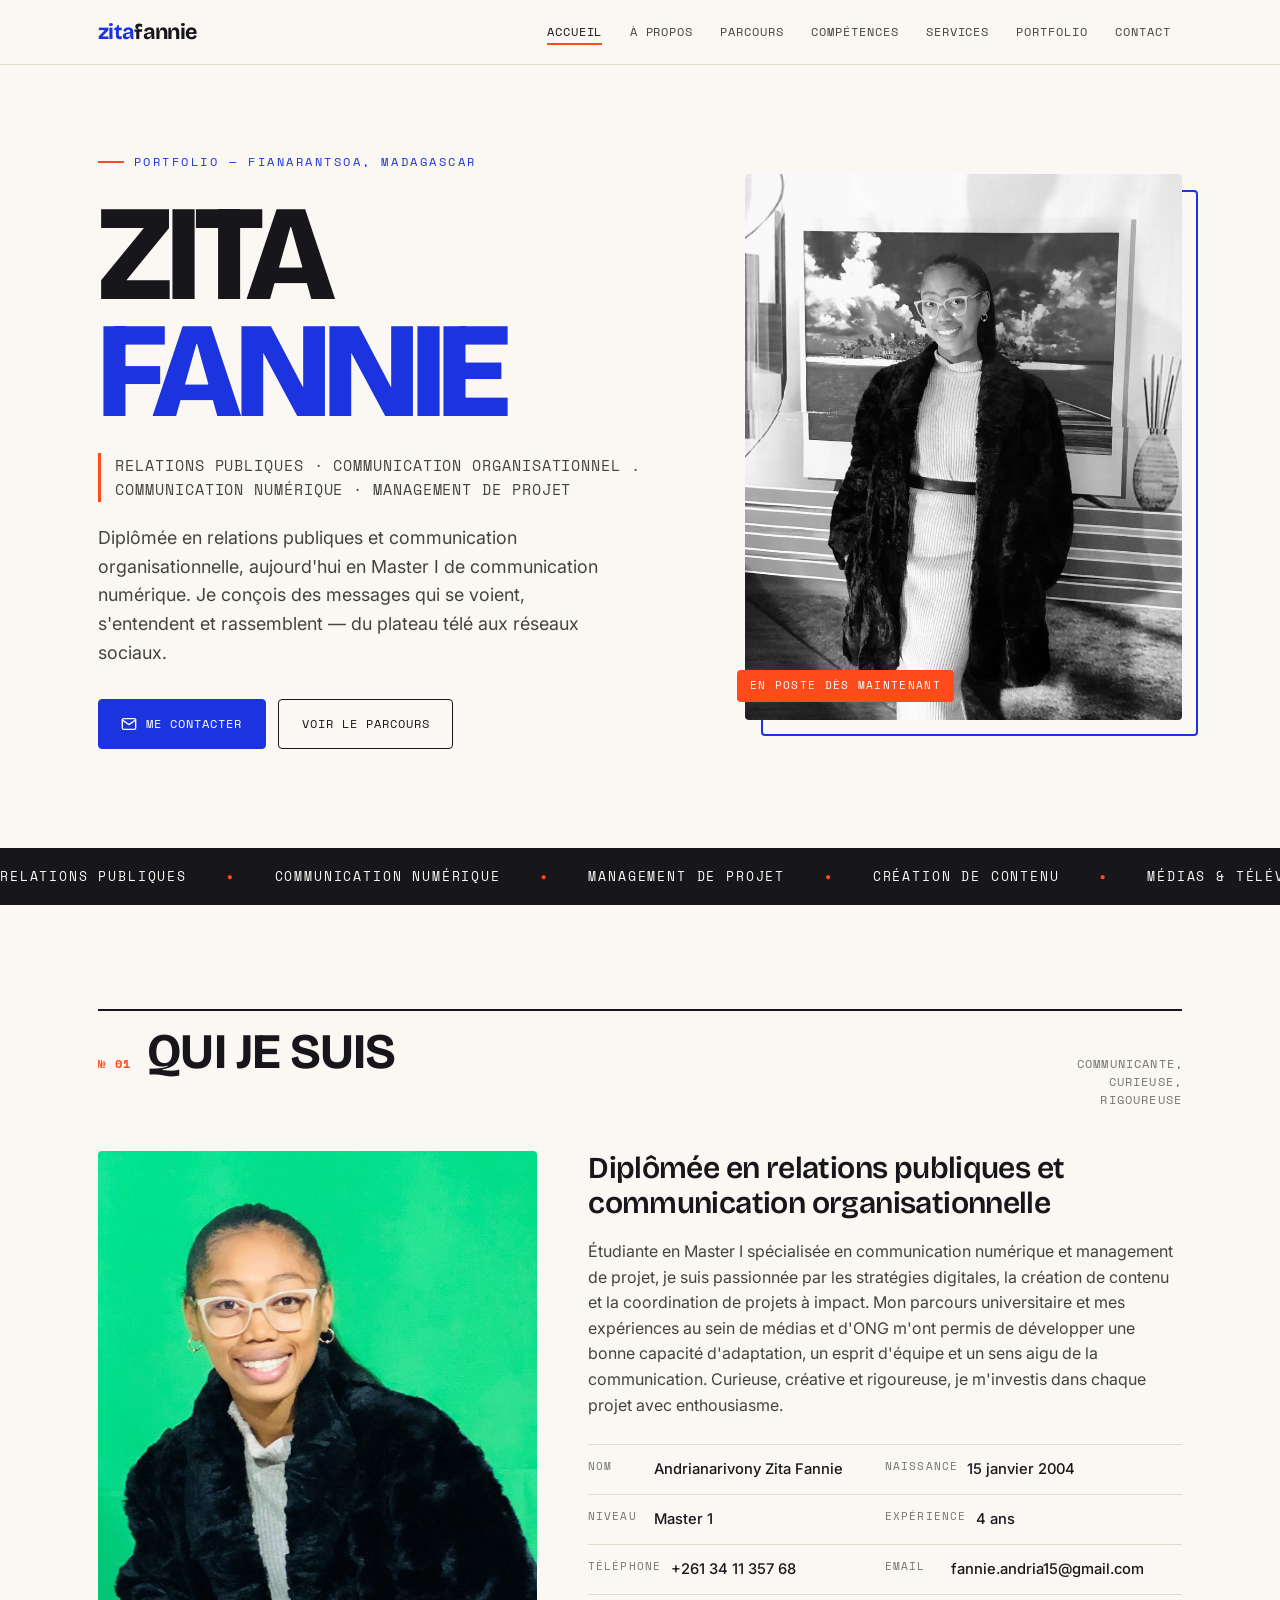
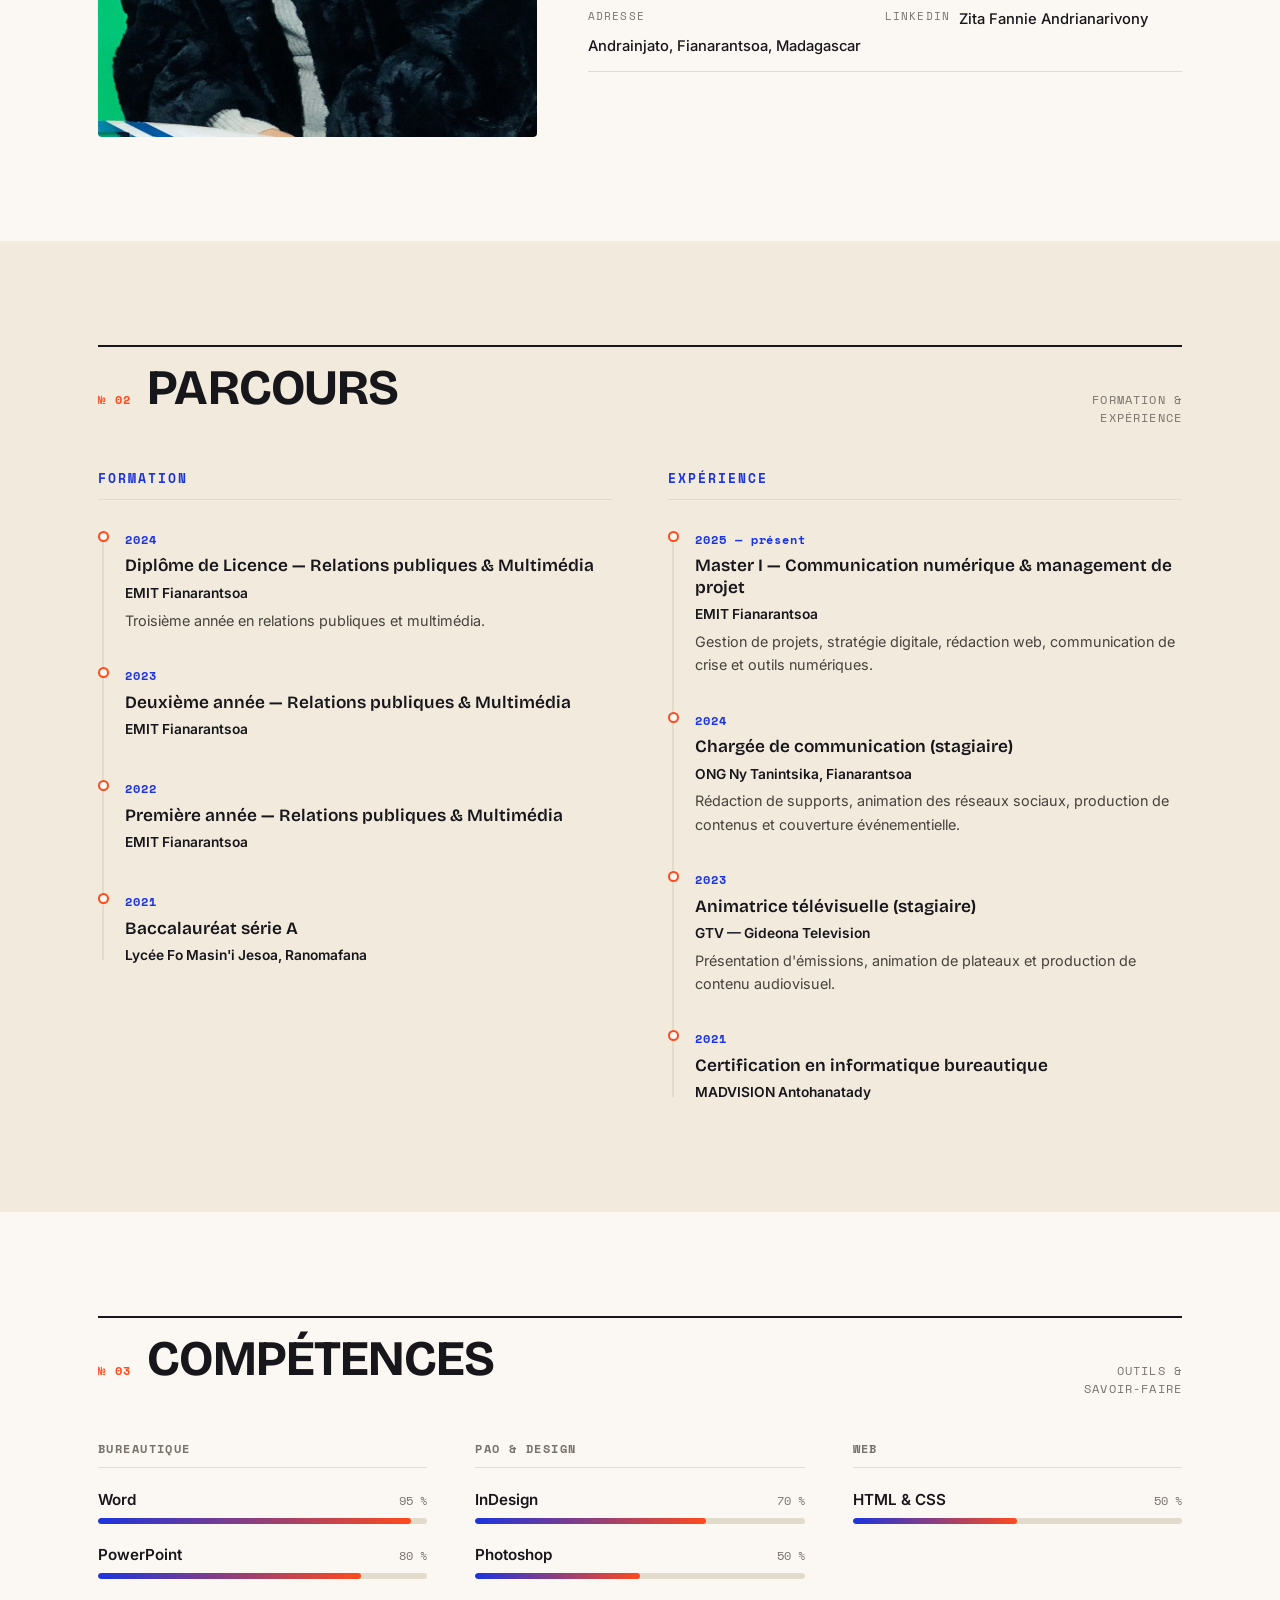
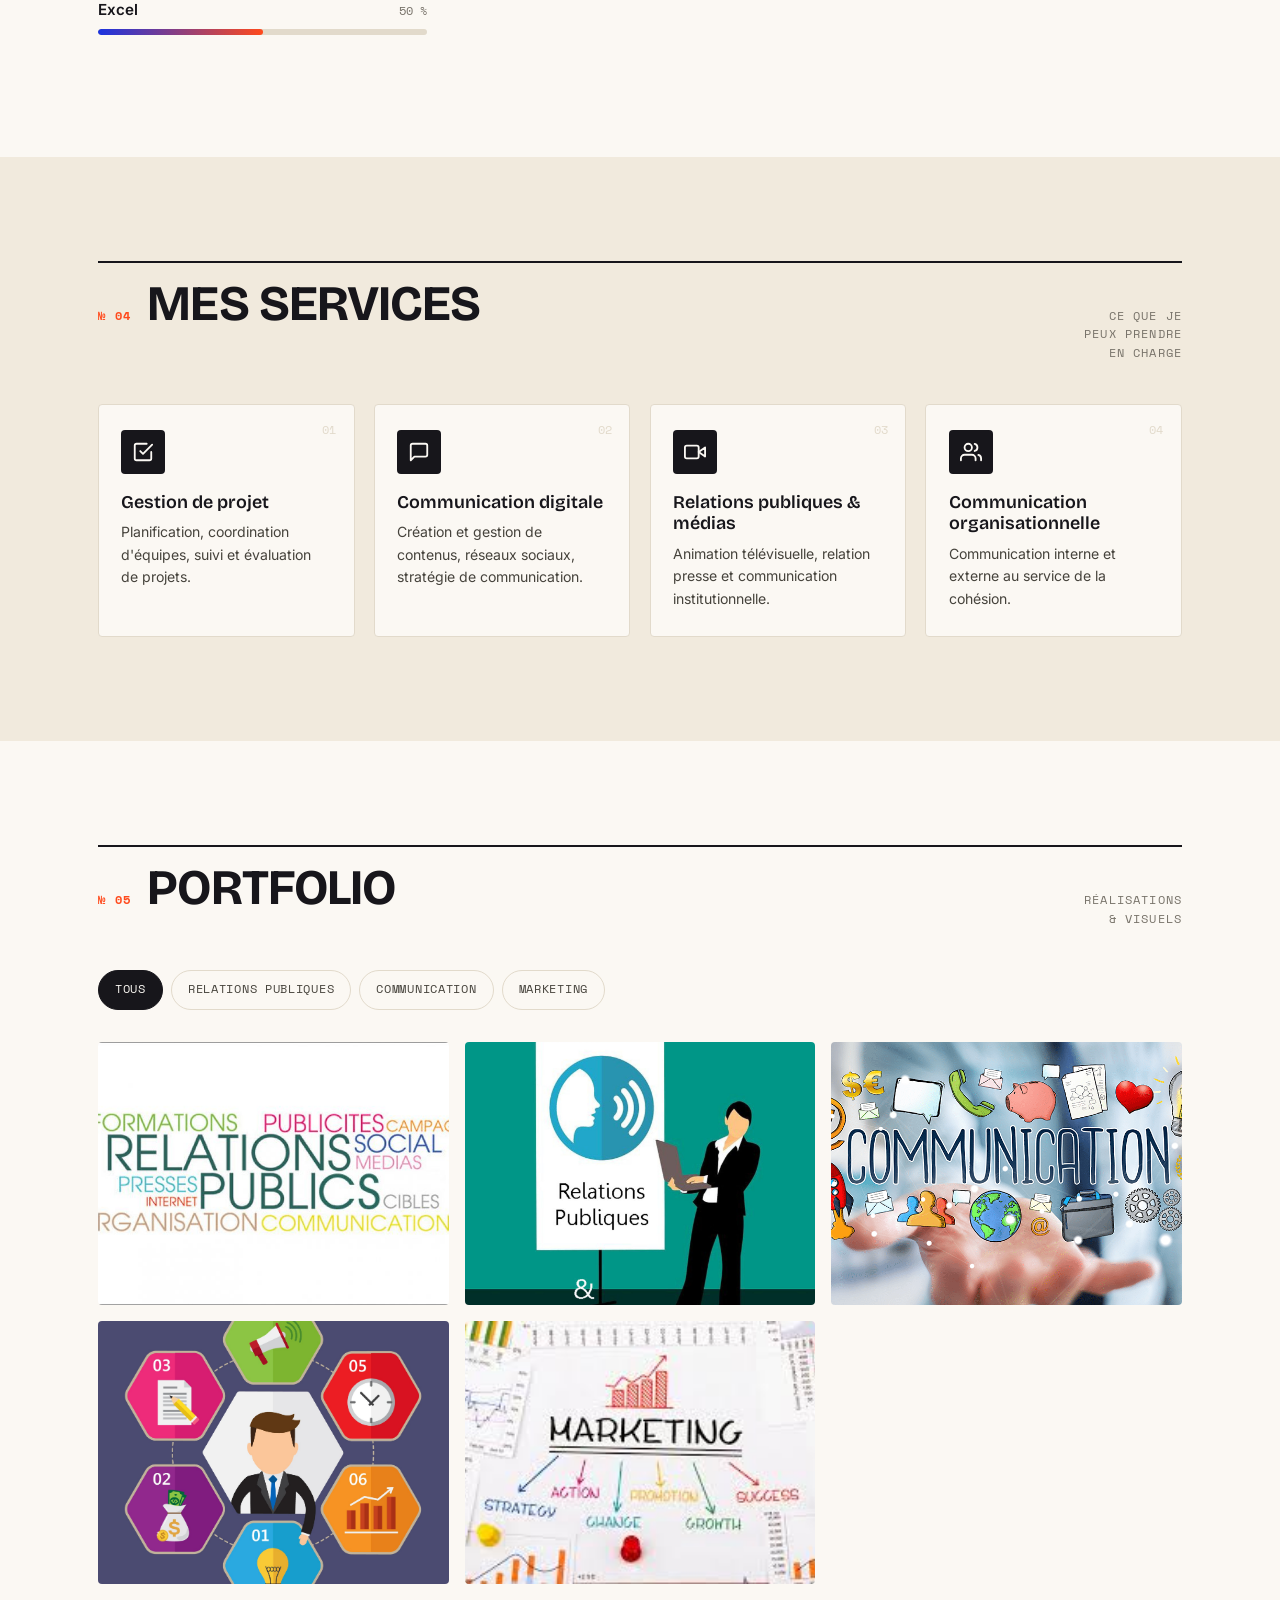
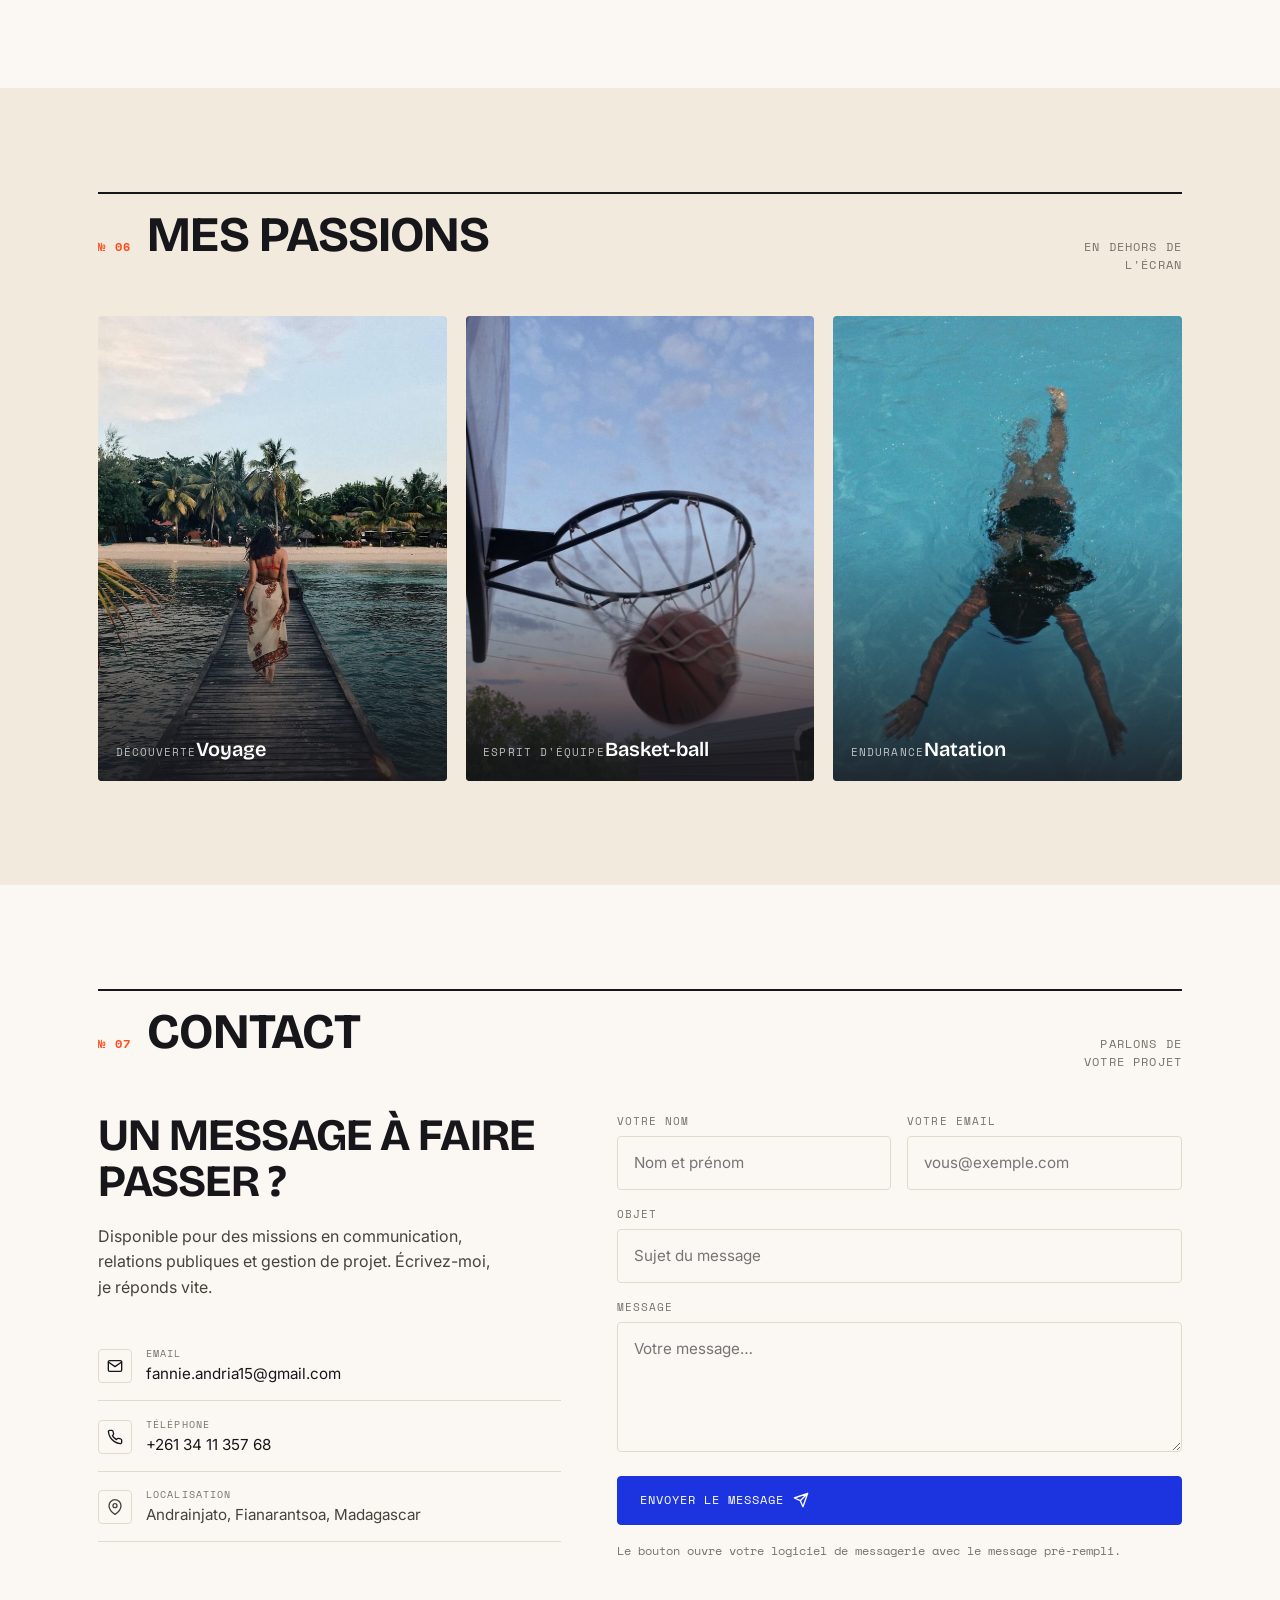
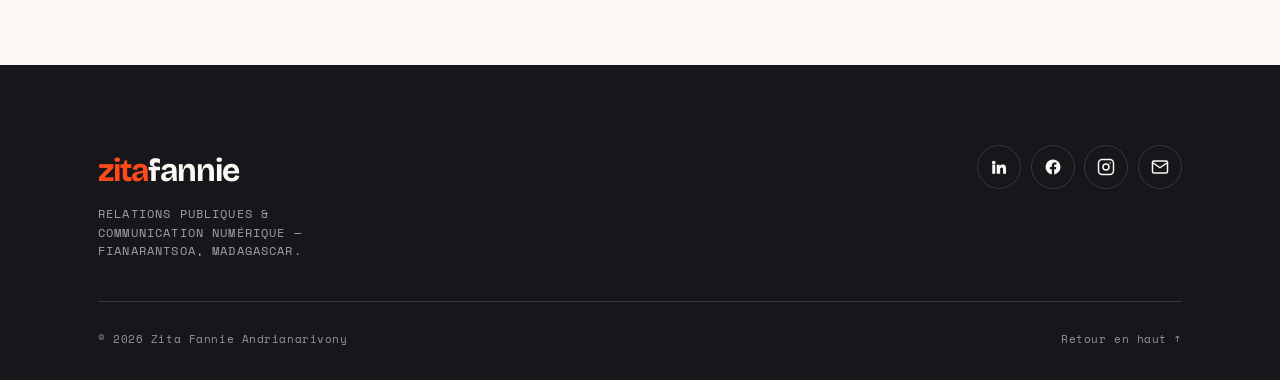
==== commit 6a450157: "fix text" ====
--- a/index.html
+++ b/index.html
@@ -3,16 +3,30 @@
 
 <head>
     <meta charset="utf-8">
-    <title>Zita Fannie — Relations publiques & communication numérique</title>
+    <title>Zita Fannie Andrianarivony — Relations publiques & communication numérique</title>
     <meta name="viewport" content="width=device-width, initial-scale=1.0">
     <meta name="description" content="Portfolio de Zita Fannie Andrianarivony — chargée de communication et relations publiques à Fianarantsoa, Madagascar. Communication numérique, création de contenu, gestion de projet et médias.">
     <meta name="author" content="Zita Fannie Andrianarivony">
+    <meta name="keywords" content="Zita Fannie, Zita Fannie Andrianarivony, Andrianarivony Zita Fannie, portfolio, relations publiques, communication numérique, communication organisationnelle, chargée de communication, gestion de projet, Fianarantsoa, Madagascar">
+    <meta name="robots" content="index, follow, max-image-preview:large">
+    <link rel="canonical" href="https://zitafannie.github.io/">
 
     <!-- Open Graph -->
-    <meta property="og:type" content="website">
-    <meta property="og:title" content="Zita Fannie — Relations publiques & communication numérique">
+    <meta property="og:type" content="profile">
+    <meta property="og:locale" content="fr_FR">
+    <meta property="og:site_name" content="Zita Fannie — Portfolio">
+    <meta property="og:url" content="https://zitafannie.github.io/">
+    <meta property="og:title" content="Zita Fannie Andrianarivony — Relations publiques & communication numérique">
     <meta property="og:description" content="Chargée de communication et relations publiques à Fianarantsoa, Madagascar.">
-    <meta property="og:image" content="img/hero.jpg">
+    <meta property="og:image" content="https://zitafannie.github.io/img/hero.jpg">
+    <meta property="profile:first_name" content="Zita Fannie">
+    <meta property="profile:last_name" content="Andrianarivony">
+
+    <!-- Twitter -->
+    <meta name="twitter:card" content="summary_large_image">
+    <meta name="twitter:title" content="Zita Fannie Andrianarivony — Relations publiques & communication numérique">
+    <meta name="twitter:description" content="Chargée de communication et relations publiques à Fianarantsoa, Madagascar.">
+    <meta name="twitter:image" content="https://zitafannie.github.io/img/hero.jpg">
 
     <link rel="icon" href="img/favicon.ico">
 
@@ -22,6 +36,37 @@
     <link href="https://fonts.googleapis.com/css2?family=Bricolage+Grotesque:opsz,wght@12..96,400..800&family=Inter:wght@400;500;600;700&family=Space+Mono:wght@400;700&display=swap" rel="stylesheet">
 
     <link href="css/refonte.css" rel="stylesheet">
+
+    <!-- Données structurées (Google comprend qu'il s'agit du portfolio d'une personne) -->
+    <script type="application/ld+json">
+    {
+      "@context": "https://schema.org",
+      "@type": "ProfilePage",
+      "mainEntity": {
+        "@type": "Person",
+        "name": "Zita Fannie Andrianarivony",
+        "alternateName": "Andrianarivony Zita Fannie",
+        "jobTitle": "Chargée de communication et relations publiques",
+        "description": "Diplômée en relations publiques et communication organisationnelle, étudiante en Master I de communication numérique et management de projet.",
+        "url": "https://zitafannie.github.io/",
+        "image": "https://zitafannie.github.io/img/hero.jpg",
+        "sameAs": [
+          "https://mg.linkedin.com/in/zita-fannie-andrianarivony-2a7b1426a",
+          "https://www.instagram.com/its_sugardust/",
+          "https://www.facebook.com/Fannie.Andrian"
+        ],
+        "email": "fannie.andria15@gmail.com",
+        "telephone": "+261341135768",
+        "address": {
+          "@type": "PostalAddress",
+          "addressLocality": "Fianarantsoa",
+          "addressCountry": "MG"
+        },
+        "knowsLanguage": ["fr", "mg"],
+        "knowsAbout": ["Relations publiques", "Communication numérique", "Communication organisationnelle", "Gestion de projet", "Création de contenu", "Médias et télévision"]
+      }
+    }
+    </script>
 </head>
 
 <body>
@@ -64,7 +109,7 @@
                     <div>
                         <p class="kicker hero-kicker">Portfolio — Fianarantsoa, Madagascar</p>
                         <h1>Zita<span class="l2">Fannie</span></h1>
-                        <p class="role">Relations publiques · Communication numérique · Management de projet</p>
+                        <p class="role">Relations publiques · Communication Organisationnel . Communication numérique · Management de projet</p>
                         <p class="lead">Diplômée en relations publiques et communication organisationnelle, aujourd'hui en Master&nbsp;I de communication numérique. Je conçois des messages qui se voient, s'entendent et rassemblent — du plateau télé aux réseaux sociaux.</p>
                         <div class="hero-cta">
                             <a href="#contact" class="btn btn-primary">
@@ -384,9 +429,9 @@
                     <p class="tagline">Relations publiques &amp; communication numérique — Fianarantsoa, Madagascar.</p>
                 </div>
                 <div class="socials" aria-label="Réseaux sociaux">
-                    <a href="#" aria-label="LinkedIn"><svg viewBox="0 0 24 24" fill="currentColor"><path d="M4.98 3.5A2.5 2.5 0 1 0 5 8.5a2.5 2.5 0 0 0 0-5zM3 9h4v12H3zM9 9h3.8v1.7h.05c.53-1 1.83-2.05 3.77-2.05 4.03 0 4.78 2.65 4.78 6.1V21h-4v-5.4c0-1.3 0-2.95-1.8-2.95s-2.08 1.4-2.08 2.85V21H9z"/></svg></a>
-                    <a href="#" aria-label="Facebook"><svg viewBox="0 0 24 24" fill="currentColor"><path d="M22 12a10 10 0 1 0-11.56 9.88v-6.99H7.9V12h2.54V9.8c0-2.5 1.49-3.89 3.78-3.89 1.09 0 2.24.2 2.24.2v2.46h-1.26c-1.24 0-1.63.77-1.63 1.56V12h2.78l-.44 2.89h-2.34v6.99A10 10 0 0 0 22 12z"/></svg></a>
-                    <a href="#" aria-label="Instagram"><svg viewBox="0 0 24 24" fill="none" stroke="currentColor" stroke-width="2"><rect x="2" y="2" width="20" height="20" rx="5"/><circle cx="12" cy="12" r="4"/><circle cx="17.5" cy="6.5" r="1" fill="currentColor" stroke="none"/></svg></a>
+                    <a href="https://mg.linkedin.com/in/zita-fannie-andrianarivony-2a7b1426a" target="_blank" rel="noopener" aria-label="LinkedIn"><svg viewBox="0 0 24 24" fill="currentColor"><path d="M4.98 3.5A2.5 2.5 0 1 0 5 8.5a2.5 2.5 0 0 0 0-5zM3 9h4v12H3zM9 9h3.8v1.7h.05c.53-1 1.83-2.05 3.77-2.05 4.03 0 4.78 2.65 4.78 6.1V21h-4v-5.4c0-1.3 0-2.95-1.8-2.95s-2.08 1.4-2.08 2.85V21H9z"/></svg></a>
+                    <a href="https://www.facebook.com/Fannie.Andrian" target="_blank" rel="noopener" aria-label="Facebook"><svg viewBox="0 0 24 24" fill="currentColor"><path d="M22 12a10 10 0 1 0-11.56 9.88v-6.99H7.9V12h2.54V9.8c0-2.5 1.49-3.89 3.78-3.89 1.09 0 2.24.2 2.24.2v2.46h-1.26c-1.24 0-1.63.77-1.63 1.56V12h2.78l-.44 2.89h-2.34v6.99A10 10 0 0 0 22 12z"/></svg></a>
+                    <a href="https://www.instagram.com/its_sugardust/" target="_blank" rel="noopener" aria-label="Instagram"><svg viewBox="0 0 24 24" fill="none" stroke="currentColor" stroke-width="2"><rect x="2" y="2" width="20" height="20" rx="5"/><circle cx="12" cy="12" r="4"/><circle cx="17.5" cy="6.5" r="1" fill="currentColor" stroke="none"/></svg></a>
                     <a href="mailto:fannie.andria15@gmail.com" aria-label="Email"><svg viewBox="0 0 24 24" fill="none" stroke="currentColor" stroke-width="2" stroke-linecap="round" stroke-linejoin="round"><rect x="2" y="4" width="20" height="16" rx="2"/><path d="M22 6l-10 7L2 6"/></svg></a>
                 </div>
             </div>
